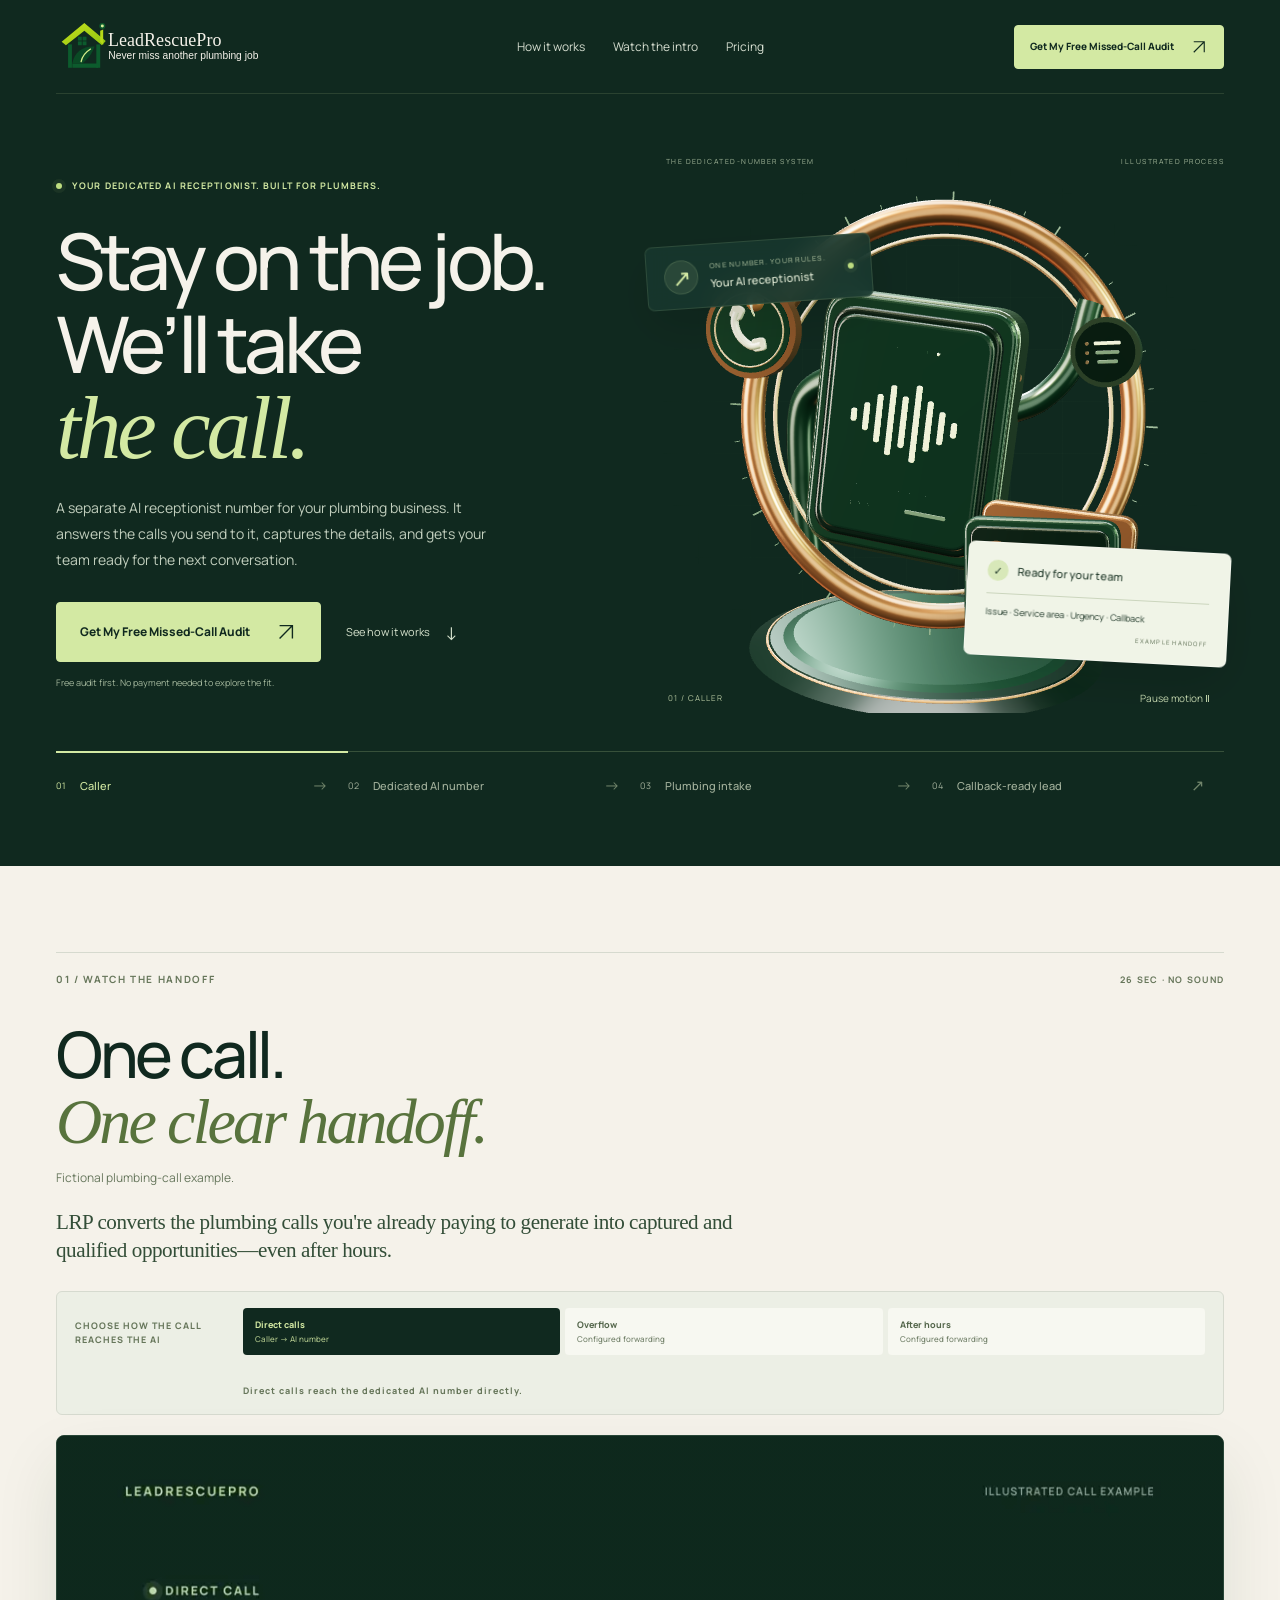
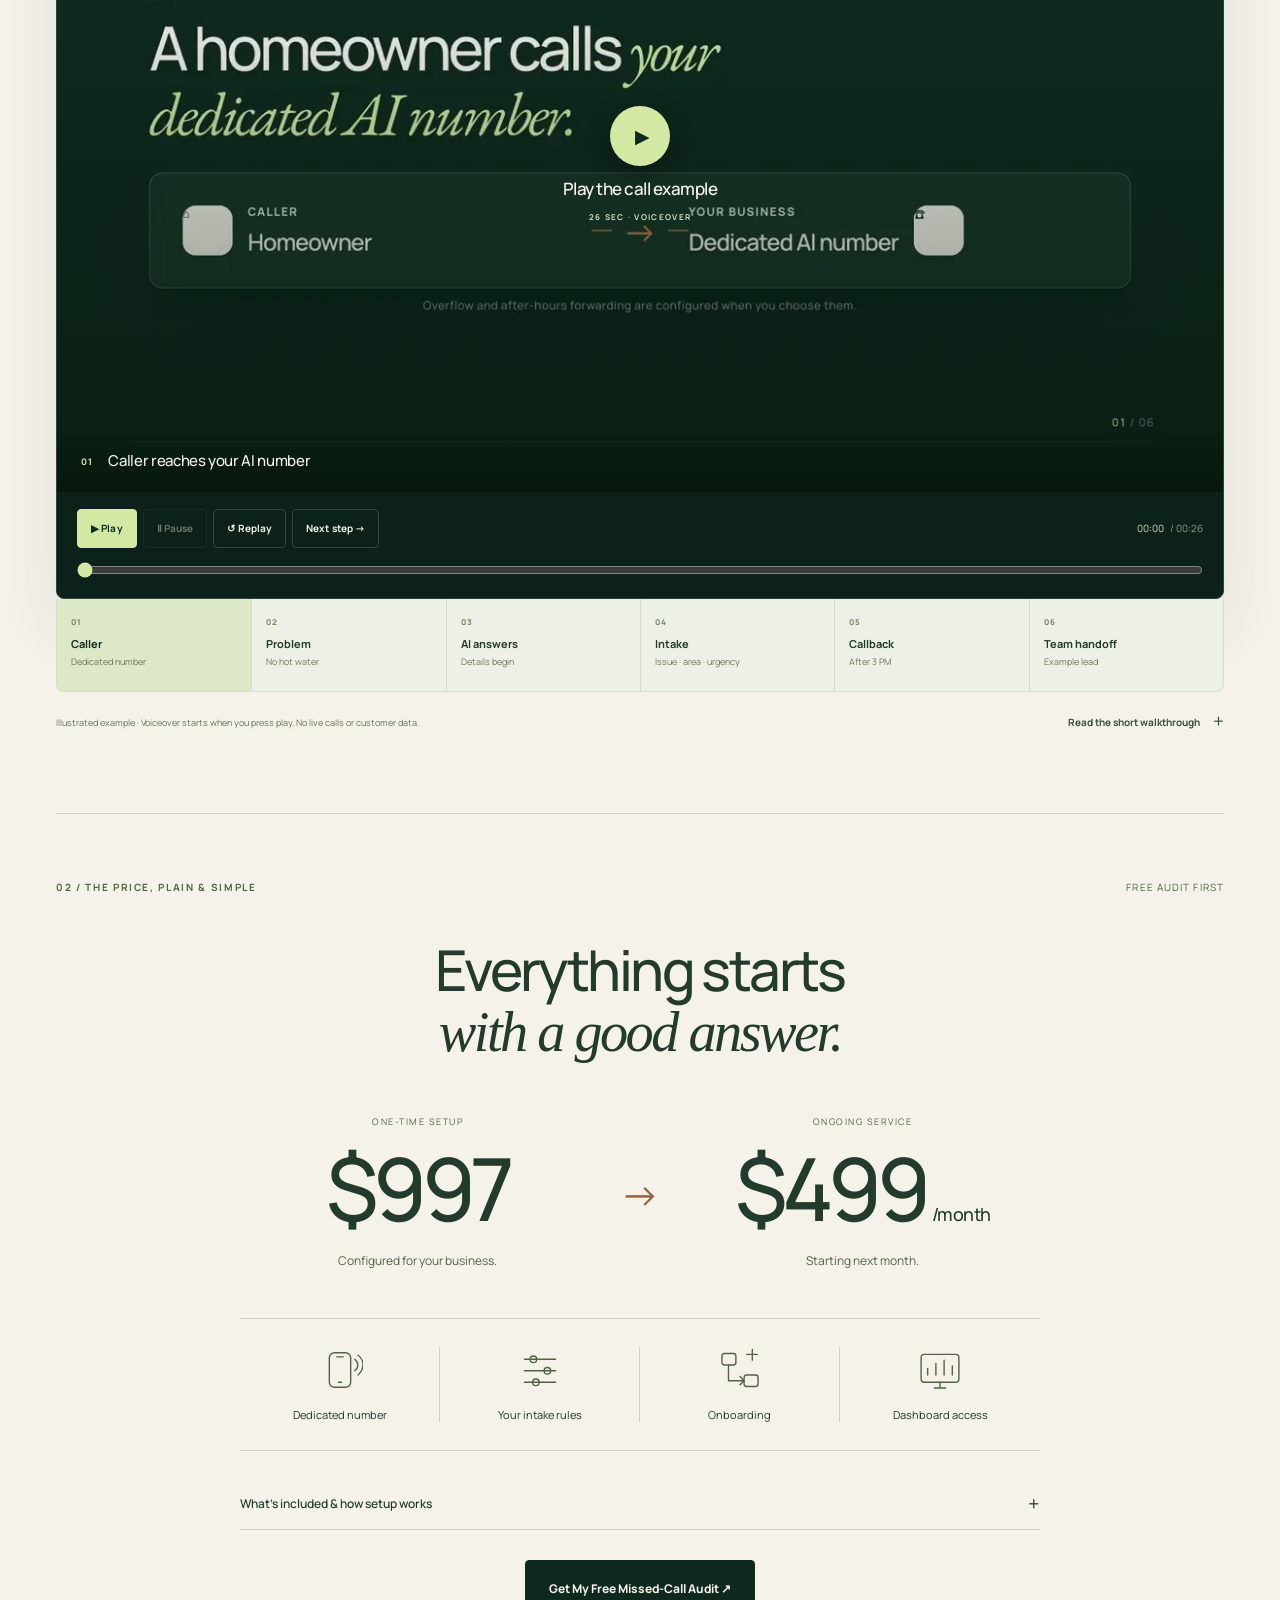
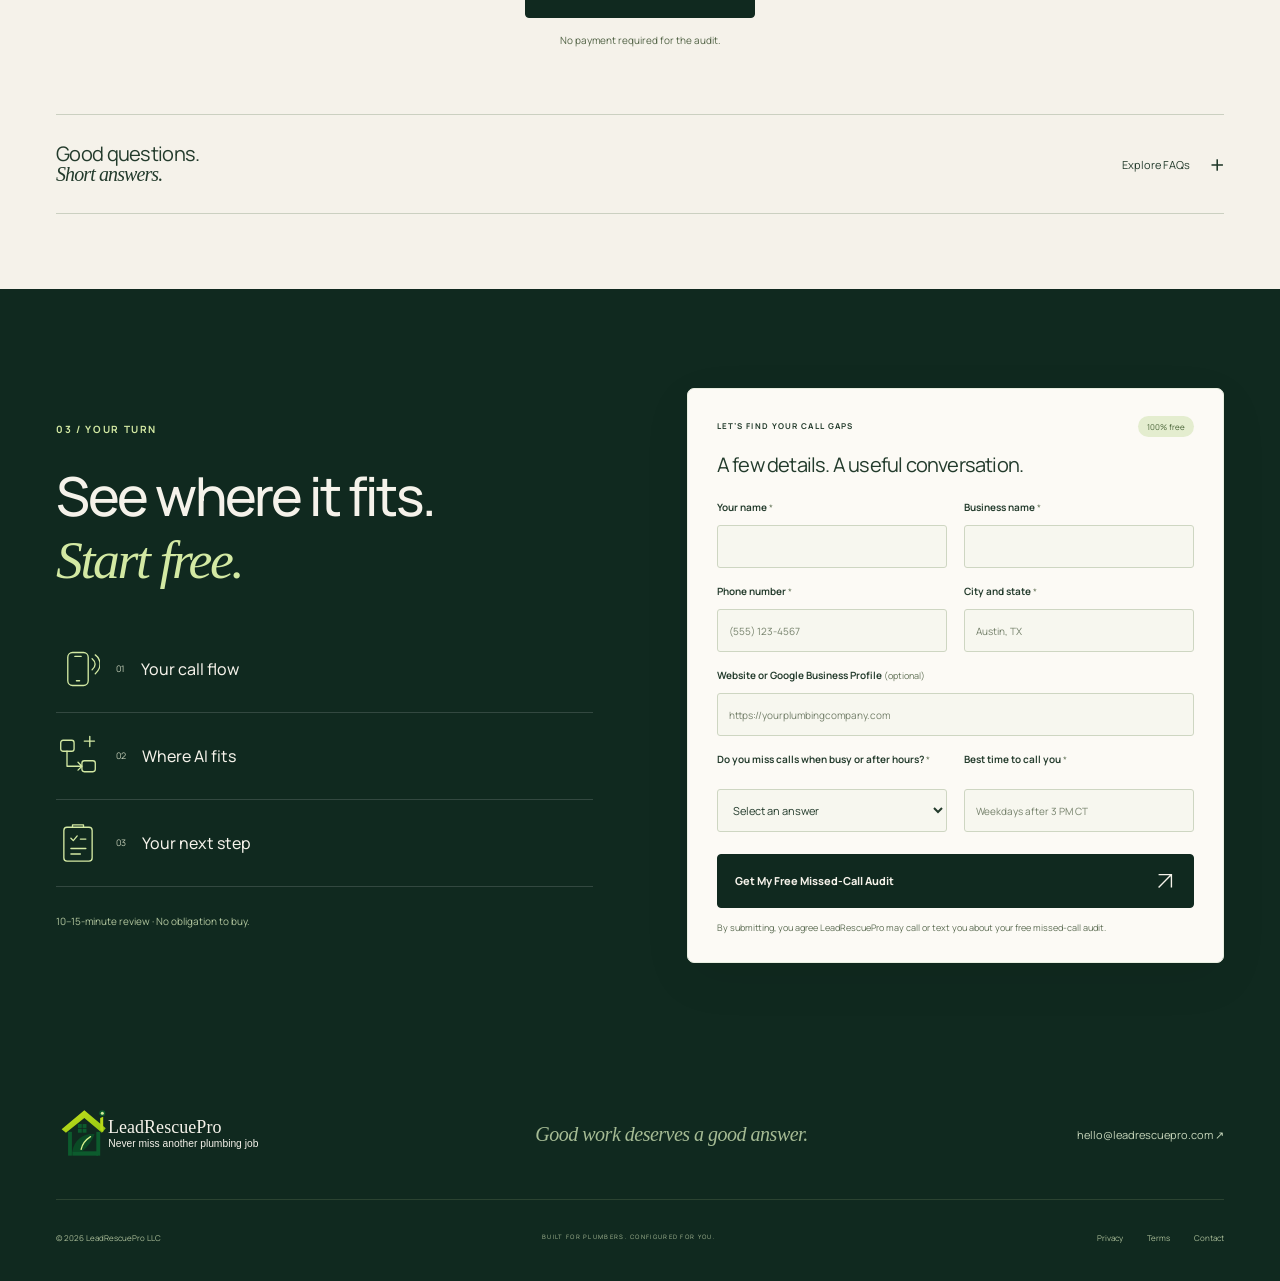
==== index.html @ 7956f356 "Add narrated Fish Audio call story" ====
<!doctype html>
<html lang="en"><head><meta charset="utf-8"><meta name="viewport" content="width=device-width,initial-scale=1"><meta name="robots" content="noindex,nofollow"><meta name="description" content="A dedicated AI receptionist number for your plumbing business. Capture details from direct, campaign, overflow, and after-hours calls. Start with a free audit."><meta name="theme-color" content="#10291f"><title>LeadRescuePro — A dedicated AI number for plumbers</title><link rel="icon" type="image/svg+xml" href="/assets/favicon.svg"><link rel="preload" as="font" href="/assets/manrope-variable.ttf" type="font/ttf" crossorigin><link rel="stylesheet" href="/assets/styles.css"><script src="/assets/main.js" defer></script><script type="module" src="/assets/funnel.js"></script><link rel="stylesheet" href="/assets/visual-story.css"><link rel="stylesheet" href="/assets/call-flow-player.css"><script src="/assets/call-flow-player.js" defer></script></head><body data-page-source="homepage_visual_v5" class="home-page"><a class="skip-link" href="#main">Skip to content</a><header class="site-header wrap"><a class="brand" href="/" aria-label="LeadRescuePro home"><img class="brand-logo" src="/assets/logo-dark.svg" alt="LeadRescuePro" width="210" height="58"></a><nav class="desktop-nav" aria-label="Main navigation"><a href="#how-it-works">How it works</a><a href="#walkthrough">Watch the intro</a><a href="#pricing">Pricing</a></nav><a class="button header-cta" href="/free-missed-call-audit/" data-track-event="cta_click">Get My Free Missed-Call Audit <svg viewBox="0 0 24 24" fill="none" aria-hidden="true"><path d="M5 19 19 5M5 5h14v14" stroke="currentColor" stroke-width="1.5"/></svg></a><button class="menu-toggle" aria-label="Open menu" aria-expanded="false" aria-controls="mobile-menu"><span></span><span></span></button><nav id="mobile-menu" aria-label="Mobile navigation" hidden><a href="#how-it-works">How it works</a><a href="#walkthrough">Watch the intro</a><a href="#pricing">Pricing</a><a href="/free-missed-call-audit/">Get My Free Missed-Call Audit ↗</a></nav></header><main id="main">
<section class="hero wrap" aria-labelledby="hero-title"><div class="hero-main"><div class="hero-copy"><p class="eyebrow light"><span class="live-dot"></span> YOUR DEDICATED AI RECEPTIONIST. BUILT FOR PLUMBERS.</p><h1 id="hero-title">Stay on the job.<br>We’ll take<br><em>the call.</em></h1><p class="hero-description">A separate AI receptionist number for your plumbing business. It answers the calls you send to it, captures the details, and gets your team ready for the next conversation.</p><div class="hero-actions"><a class="button " href="/free-missed-call-audit/" data-track-event="cta_click">Get My Free Missed-Call Audit <svg viewBox="0 0 24 24" fill="none" aria-hidden="true"><path d="M5 19 19 5M5 5h14v14" stroke="currentColor" stroke-width="1.5"/></svg></a><a class="quiet-link" href="#how-it-works">See how it works <span>↓</span></a></div><p class="hero-note">Free audit first. No payment needed to explore the fit.</p></div>
<div class="hero-art"><div class="orbit-grid" aria-hidden="true"></div><div class="art-caption"><span>THE DEDICATED-NUMBER SYSTEM</span><span>ILLUSTRATED PROCESS</span></div><div id="scene-host" class="scene-host" role="img" aria-label="Illustrated 3D call flow from a caller to a dedicated AI receptionist number, intake, and a callback-ready lead"><img id="scene-poster" src="/assets/scene-poster.webp" alt="" width="960" height="900" fetchpriority="high"><div class="scene-text-fallback"><span class="fallback-ring">↗</span><strong>Your dedicated<br>AI number</strong></div></div><div class="scene-label scene-label-input"><span class="label-icon">↗</span><div><small>ONE NUMBER. YOUR RULES.</small><strong>Your AI receptionist</strong></div><span class="live-dot"></span></div><div class="scene-label scene-label-output"><div class="scene-output-title"><span class="check">✓</span><strong>Ready for your team</strong></div><p>Issue · Service area · Urgency · Callback</p><small>EXAMPLE HANDOFF</small></div><div class="scene-controls"><p id="scene-stage-label">01 / CALLER</p><button id="explore-3d" hidden>Explore in 3D ↗</button><button id="motion-toggle" aria-pressed="false" hidden>Pause motion Ⅱ</button><span id="scene-status" role="status"></span></div></div></div>
<div class="hero-journey" aria-label="The four steps of the call flow"><button class="journey-step is-active" data-stage="0" aria-pressed="true"><span>01</span><strong>Caller</strong><i>→</i></button><button class="journey-step" data-stage="1" aria-pressed="false"><span>02</span><strong>Dedicated AI number</strong><i>→</i></button><button class="journey-step" data-stage="2" aria-pressed="false"><span>03</span><strong>Plumbing intake</strong><i>→</i></button><button class="journey-step" data-stage="3" aria-pressed="false"><span>04</span><strong>Callback-ready lead</strong><i>↗</i></button></div></section>
<div class="light-surface">
<section class="v6-explainer wrap" id="how-it-works" aria-labelledby="call-story-title">
  <span class="v6-anchor" id="walkthrough" aria-hidden="true"></span>
  <div class="v6-story-heading"><span class="eyebrow">01 / WATCH THE HANDOFF</span><span>26 SEC · NO SOUND</span></div>
  <h2 id="call-story-title">One call.<br><em>One clear handoff.</em></h2>
  <p class="v6-story-intro">Fictional plumbing-call example.</p>
  <p class="v6-value-line">LRP converts the plumbing calls you're already paying to generate into captured and qualified opportunities—even after hours.</p>
  <div class="call-route-picker">
    <p>CHOOSE HOW THE CALL REACHES THE AI</p>
    <div class="call-route-tabs" role="tablist" aria-label="Call routes">
      <button type="button" role="tab" aria-selected="true" data-call-route="direct">Direct calls<small>Caller → AI number</small></button>
      <button type="button" role="tab" aria-selected="false" tabindex="-1" data-call-route="overflow">Overflow<small>Configured forwarding</small></button>
      <button type="button" role="tab" aria-selected="false" tabindex="-1" data-call-route="afterhours">After hours<small>Configured forwarding</small></button>
    </div>
    <p class="call-route-description" id="call-route-description" aria-live="polite">Direct calls reach the dedicated AI number directly.</p>
  </div>
  <div class="call-flow-player" data-call-flow-player data-started="false" data-playing="false">
    <div class="call-flow-video-wrap">
      <video class="call-flow-video call-flow-video-desktop" data-call-flow-video data-variant="desktop" preload="none" playsinline poster="/assets/call-flow-explainer-poster.webp" aria-describedby="call-flow-status"><source src="/assets/call-flow-explainer.mp4" type="video/mp4"><track kind="captions" srclang="en" label="English" src="/assets/call-flow-explainer.vtt">Your browser cannot play this narrated call example.</video>
      <video class="call-flow-video call-flow-video-mobile" data-call-flow-video data-variant="mobile" preload="none" playsinline poster="/assets/call-flow-explainer-mobile-poster.webp" aria-describedby="call-flow-status"><source src="/assets/call-flow-explainer-mobile.mp4" type="video/mp4"><track kind="captions" srclang="en" label="English" src="/assets/call-flow-explainer.vtt">Your browser cannot play this narrated call example.</video>
      <button class="call-flow-start" type="button" data-call-flow-start aria-label="Play the 26-second narrated call example"><span aria-hidden="true">▶</span><strong>Play the call example</strong><small>26 SEC · VOICEOVER</small></button>
      <div class="call-flow-stage" aria-hidden="true"><span data-call-flow-stage>01</span><strong data-call-flow-title>Caller reaches your AI number</strong></div>
    </div>
    <div class="call-flow-controls"><div class="call-flow-buttons" aria-label="Illustrated call controls"><button type="button" data-call-flow-play>▶ Play</button><button type="button" data-call-flow-pause disabled>Ⅱ Pause</button><button type="button" data-call-flow-replay>↺ Replay</button><button type="button" data-call-flow-next>Next step →</button></div><p><span data-call-flow-time>00:00</span><span>/ 00:26</span></p></div>
    <div class="call-flow-progress"><input type="range" min="0" max="26" step="0.1" value="0" aria-label="Seek through the illustrated call" data-call-flow-scrubber></div>
  </div>
  <ol class="call-flow-beats" aria-label="Illustrated example steps">
    <li data-call-flow-beat="0"><span>01</span><strong>Caller</strong><small>Dedicated number</small></li>
    <li data-call-flow-beat="1"><span>02</span><strong>Problem</strong><small>No hot water</small></li>
    <li data-call-flow-beat="2"><span>03</span><strong>AI answers</strong><small>Details begin</small></li>
    <li data-call-flow-beat="3"><span>04</span><strong>Intake</strong><small>Issue · area · urgency</small></li>
    <li data-call-flow-beat="4"><span>05</span><strong>Callback</strong><small>After 3 PM</small></li>
    <li data-call-flow-beat="5"><span>06</span><strong>Team handoff</strong><small>Example lead</small></li>
  </ol>
  <div class="call-flow-foot"><p id="call-flow-status" role="status" aria-live="polite">Illustrated example · Voiceover starts when you press play.</p><details class="call-flow-transcript"><summary>Read the short walkthrough</summary><p>A homeowner calls the dedicated AI number about no hot water. The AI collects the issue, service area, urgency, and callback preference, then prepares an example lead for your team. Direct calls reach the number directly; overflow and after-hours examples require configured forwarding.</p></details></div>
  <noscript><p class="v6-no-script">Caller → dedicated AI number → No hot water → issue, area, urgency, and callback preference → example lead for your team.</p></noscript>
</section>
<section class="v5-price-section wrap" id="pricing" aria-labelledby="v5-price-title"><div class="v5-section-label"><span class="eyebrow">02 / THE PRICE, PLAIN &amp; SIMPLE</span><span>FREE AUDIT FIRST</span></div><h2 id="v5-price-title">Everything starts<br><em>with a good answer.</em></h2><div class="v5-prices"><div><span>ONE-TIME SETUP</span><strong>$997</strong><p>Configured for your business.</p></div><span class="v5-price-arrow" aria-hidden="true">→</span><div><span>ONGOING SERVICE</span><strong>$499<small>/month</small></strong><p>Starting next month.</p></div></div><div class="v5-inclusions"><div><svg viewBox="0 0 56 56" fill="none" stroke="currentColor" stroke-width="1.7" stroke-linecap="round" stroke-linejoin="round" aria-hidden="true"><rect x="15" y="7" width="26" height="42" rx="6"/><path d="M24 12h8M26 43h4M46 15c5 4 5 10 0 14M50 10c8 6 8 17 0 24"/></svg><span>Dedicated number</span></div><div><svg viewBox="0 0 56 56" fill="none" stroke="currentColor" stroke-width="1.7" stroke-linecap="round" stroke-linejoin="round" aria-hidden="true"><path d="M9 15h38M9 29h38M9 43h38"/><circle cx="20" cy="15" r="4"/><circle cx="37" cy="29" r="4"/><circle cx="23" cy="43" r="4"/></svg><span>Your intake rules</span></div><div><svg viewBox="0 0 56 56" fill="none" stroke="currentColor" stroke-width="1.7" stroke-linecap="round" stroke-linejoin="round" aria-hidden="true"><rect x="6" y="8" width="17" height="14" rx="3"/><rect x="33" y="34" width="17" height="14" rx="3"/><path d="M14 22v19h19M28 36l5 5-5 5M36 9h13M43 3v13"/></svg><span>Onboarding</span></div><div><svg viewBox="0 0 56 56" fill="none" stroke="currentColor" stroke-width="1.7" stroke-linecap="round" stroke-linejoin="round" aria-hidden="true"><rect x="5" y="9" width="46" height="34" rx="4"/><path d="M21 50h14M28 43v7M13 34v-8M23 34V20M33 34V16M43 34V23"/></svg><span>Dashboard access</span></div></div><details class="v5-disclosure"><summary>What’s included &amp; how setup works <span aria-hidden="true">+</span></summary><p>$997 one-time setup, then $499/month starting next month. Includes dedicated-number configuration, plumbing intake, service-area and urgency rules, onboarding, and dashboard access. Selected overflow and after-hours forwarding is configured to suit your phone setup.</p><p>Your team handles callbacks, scheduling, dispatch, and service delivery. The AI does not guarantee booked jobs and is not an emergency dispatch replacement.</p></details><a class="button button-dark" href="/free-missed-call-audit/" data-track-event="cta_click">Get My Free Missed-Call Audit ↗</a><p class="v5-price-note">No payment required for the audit.</p></section>
<section class="v5-faq wrap"><details class="v5-faq-outer"><summary><span>Good questions.<br><em>Short answers.</em></span><span class="v5-faq-open">Explore FAQs <b aria-hidden="true">+</b></span></summary><div class="faq-list"><details><summary>Is this a separate phone number?<span aria-hidden="true">+</span></summary><p>Yes. Your plumbing business receives a dedicated AI receptionist number. The AI answers calls sent to that number and gathers the details your team needs for follow-up.</p></details><details><summary>Can I keep my current business number?<span aria-hidden="true">+</span></summary><p>Yes. Keep your current number and choose whether to forward selected calls to the dedicated AI number. We review the forwarding options and configuration with you during setup.</p></details><details><summary>Does my office team still take calls?<span aria-hidden="true">+</span></summary><p>That is up to your routing setup. Your office can continue answering the current business line, with selected overflow or after-hours calls forwarded to the AI number. You can also use the dedicated number directly.</p></details><details><summary>How are urgent plumbing calls handled?<span aria-hidden="true">+</span></summary><p>The receptionist captures the issue, location, contact information, and urgency using your intake rules. Your team remains responsible for callbacks, dispatch, and the service response. It is not an emergency dispatch replacement.</p></details><details><summary>Can I choose the jobs and areas we cover?<span aria-hidden="true">+</span></summary><p>Yes. We configure your service areas, accepted plumbing jobs, intake questions, and handoff preferences. Callers are qualified against the rules you provide.</p></details><details><summary>What does the free audit include?<span aria-hidden="true">+</span></summary><p>We review how your business currently receives calls, where missed or after-hours calls may be slipping through, and where a dedicated AI receptionist number could fit. We explain setup if the service looks suitable.</p></details></div></details></section>
<section class="audit-section" id="audit"><div class="section wrap audit-layout"><div class="audit-copy"><p class="eyebrow light">03 / YOUR TURN</p><h2>See where it fits.<br><em>Start free.</em></h2><div class="v5-audit-steps"><div><svg viewBox="0 0 56 56" fill="none" stroke="currentColor" stroke-width="1.7" stroke-linecap="round" stroke-linejoin="round" aria-hidden="true"><rect x="15" y="7" width="26" height="42" rx="6"/><path d="M24 12h8M26 43h4M46 15c5 4 5 10 0 14M50 10c8 6 8 17 0 24"/></svg><span>01</span><strong>Your call flow</strong></div><div><svg viewBox="0 0 56 56" fill="none" stroke="currentColor" stroke-width="1.7" stroke-linecap="round" stroke-linejoin="round" aria-hidden="true"><rect x="6" y="8" width="17" height="14" rx="3"/><rect x="33" y="34" width="17" height="14" rx="3"/><path d="M14 22v19h19M28 36l5 5-5 5M36 9h13M43 3v13"/></svg><span>02</span><strong>Where AI fits</strong></div><div><svg viewBox="0 0 56 56" fill="none" stroke="currentColor" stroke-width="1.7" stroke-linecap="round" stroke-linejoin="round" aria-hidden="true"><rect x="10" y="8" width="36" height="43" rx="4"/><path d="M21 8V5h14v3M19 22l3 3 5-6M31 23h7M19 35h19M19 42h12"/></svg><span>03</span><strong>Your next step</strong></div></div><p class="audit-small">10–15-minute review · No obligation to buy.</p></div><form id="audit-form" class="audit-form" action="/api/marketing/leads/intake" method="post" data-lead-form data-form-name="free_missed_call_audit" data-source="homepage_visual_v5" data-status-id="form-status" data-next="/free-missed-call-audit/thank-you/" novalidate><input type="hidden" name="form_name" value="free_missed_call_audit"><input type="hidden" name="source" value="homepage_visual_v5"><div class="honeypot" aria-hidden="true"><label for="_gotcha">Leave this blank</label><input name="_gotcha" id="_gotcha" tabindex="-1" autocomplete="off"></div><div class="form-heading"><span class="eyebrow">LET’S FIND YOUR CALL GAPS</span><span class="free-tag">100% free</span></div><p class="form-intro">A few details. A useful conversation.</p><p class="preview-note" data-preview-note hidden></p><div class="form-grid"><div class="field"><label for="name">Your name <span aria-hidden="true">*</span></label><input id="name" name="name" type="text" autocomplete="name" required aria-describedby="name-error"><span class="field-error" id="name-error"></span></div><div class="field"><label for="business_name">Business name <span aria-hidden="true">*</span></label><input id="business_name" name="business_name" type="text" autocomplete="organization" required aria-describedby="business_name-error"><span class="field-error" id="business_name-error"></span></div><div class="field"><label for="phone">Phone number <span aria-hidden="true">*</span></label><input id="phone" name="phone" type="tel" autocomplete="tel" required aria-describedby="phone-error" placeholder="(555) 123-4567"><span class="field-error" id="phone-error"></span></div><div class="field"><label for="city_state">City and state <span aria-hidden="true">*</span></label><input id="city_state" name="city_state" type="text" autocomplete="address-level2" required aria-describedby="city_state-error" placeholder="Austin, TX"><span class="field-error" id="city_state-error"></span></div><div class="field span-two"><label for="website_or_gbp">Website or Google Business Profile <span>(optional)</span></label><input id="website_or_gbp" name="website_or_gbp" type="url" inputmode="url" placeholder="https://yourplumbingcompany.com" aria-describedby="website_or_gbp-error"><span class="field-error" id="website_or_gbp-error"></span></div><div class="field"><label for="missed_calls">Do you miss calls when busy or after hours? <span aria-hidden="true">*</span></label><select id="missed_calls" name="missed_calls" required aria-describedby="missed_calls-error"><option value="">Select an answer</option><option value="yes">Yes</option><option value="no">No</option><option value="not_sure">Not sure</option></select><span class="field-error" id="missed_calls-error"></span></div><div class="field"><label for="best_time">Best time to call you <span aria-hidden="true">*</span></label><input id="best_time" name="best_time" required placeholder="Weekdays after 3 PM CT" aria-describedby="best_time-error"><span class="field-error" id="best_time-error"></span></div></div><button class="button button-dark full" type="submit">Get My Free Missed-Call Audit <svg viewBox="0 0 24 24" fill="none" aria-hidden="true"><path d="M5 19 19 5M5 5h14v14" stroke="currentColor" stroke-width="1.5"/></svg></button><p class="consent">By submitting, you agree LeadRescuePro may call or text you about your free missed-call audit.</p><p id="form-status" class="form-status" role="status" aria-live="polite"></p><noscript><p class="form-status">Please enable JavaScript to submit this form, or call (307) 400-7443 to request your audit.</p></noscript></form></div></section></div></main><footer class="site-footer wrap"><div class="footer-main"><a class="brand" href="/" aria-label="LeadRescuePro home"><img class="brand-logo" src="/assets/logo-dark.svg" alt="LeadRescuePro" width="210" height="58"></a><p>Good work deserves a good answer.</p><a href="mailto:hello@leadrescuepro.com">hello@leadrescuepro.com ↗</a></div><div class="footer-base"><span>© <span data-year>2026</span> LeadRescuePro LLC</span><span>BUILT FOR PLUMBERS. CONFIGURED FOR YOU.</span><nav aria-label="Legal"><a href="https://www.leadrescuepro.com/privacy/">Privacy</a><a href="https://www.leadrescuepro.com/terms/">Terms</a><a href="https://www.leadrescuepro.com/contact/">Contact</a></nav></div></footer></body></html>
---- assets/styles.css ----
@font-face{font-family:Manrope;src:url('./manrope-variable.ttf') format('truetype');font-weight:200 800;font-display:swap}
:root{--forest:#10291f;--deep:#0c2119;--ivory:#f5f2ea;--paper:#fcfaf5;--lime:#d3e9a3;--copper:#c97845;--ink:#233b2c;--muted:#63715f;--line:#d6dacf;--max:1320px}*{box-sizing:border-box}html{scroll-behavior:smooth;scroll-padding-top:30px}body{margin:0;background:var(--forest);color:var(--ivory);font-family:Manrope,Arial,sans-serif;-webkit-font-smoothing:antialiased}a{color:inherit;text-decoration:none}button,input,select{font:inherit}button{color:inherit;cursor:pointer}button,a{-webkit-tap-highlight-color:transparent}button:disabled{cursor:wait;opacity:.65}h1,h2,h3,p{margin:0}h1,h2,h3{font-weight:500}h2{font-size:clamp(35px,3.75vw,57px);letter-spacing:-2.4px;line-height:1.14}p{line-height:1.75}em{font-family:Georgia,'Times New Roman',serif;font-weight:400;letter-spacing:-.045em}button:focus-visible,a:focus-visible,summary:focus-visible,input:focus-visible,select:focus-visible,[tabindex]:focus-visible{outline:3px solid var(--copper);outline-offset:5px}::selection{background:var(--lime);color:var(--forest)}[hidden]{display:none!important}.wrap{max-width:var(--max);width:calc(100% - 112px);margin:auto}.eyebrow{font-size:10px;font-weight:700;letter-spacing:1.65px;line-height:1.6;display:flex;align-items:center;gap:10px}.eyebrow.light{color:var(--lime)}.live-dot{width:6px;height:6px;background:#bddc80;border-radius:50%;display:inline-block;flex-shrink:0;box-shadow:0 0 0 4px #bddc8010}.muted{color:#89947e}.site-header{height:94px;border-bottom:1px solid #d3e9a321;display:flex;justify-content:space-between;align-items:center;gap:30px;position:relative;z-index:10}.brand{display:inline-flex;align-items:center;gap:9px;font-size:25px;font-weight:700;letter-spacing:-1.3px;white-space:nowrap}.brand b{font-weight:400}.brand-symbol{display:inline-grid;place-items:center;background:var(--lime);width:33px;height:33px;border-radius:9px;color:var(--forest)}.brand-symbol svg{width:27px;height:27px}.desktop-nav{display:flex;gap:28px;font-size:12px;color:#d6ded0}.desktop-nav a{padding:12px 0}.desktop-nav a:hover{color:var(--lime)}.button{display:inline-flex;align-items:center;justify-content:space-between;gap:25px;min-height:58px;padding:18px 23px;background:var(--lime);color:var(--forest);border:1px solid var(--lime);border-radius:4px;font-size:12px;line-height:1.5;font-weight:750;transition:background .2s,transform .2s}.button>svg{width:22px;height:22px;flex-shrink:0}.button:hover{transform:translateY(-2px);background:#e4f3c5}.button.header-cta{padding:12px 15px;min-height:44px;font-size:10px;gap:16px}.header-cta svg{width:18px;height:18px}.button-dark{background:var(--forest);border-color:var(--forest);color:var(--ivory)}.button-dark:hover{background:#2b4935}.button.full{display:flex;width:100%}.menu-toggle{display:none}#mobile-menu{display:none}.hero{padding-top:47px}.hero-main{display:grid;grid-template-columns:1.02fr 1fr;gap:0;align-items:center;min-height:610px;padding-bottom:35px}.hero-copy{position:relative;z-index:2;padding-top:13px}.hero .eyebrow{font-size:8px;letter-spacing:1.2px}.hero h1{font-size:clamp(62px,6.1vw,93px);line-height:1.07;letter-spacing:-4.8px;margin:25px 0 25px;white-space:nowrap}.hero h1 em{color:var(--lime);font-size:1.14em;line-height:.95}.hero-description{max-width:433px;color:#c1cebd;font-size:13px;line-height:1.85}.hero-actions{display:flex;align-items:center;gap:25px;margin-top:29px;flex-wrap:wrap}.quiet-link{font-size:11px;color:#d8e4cf;display:inline-flex;gap:15px;align-items:center}.quiet-link span{font-size:18px}.quiet-link:hover{color:var(--lime)}.hero-note{font-size:9px;color:#a4b89d;margin-top:13px}.hero-art{height:575px;position:relative;isolation:isolate}.orbit-grid{position:absolute;inset:0;background-image:linear-gradient(#d3e9a307 1px,transparent 1px),linear-gradient(90deg,#d3e9a307 1px,transparent 1px);background-size:52px 52px;mask-image:radial-gradient(ellipse,#000,transparent 72%)}.art-caption{position:absolute;top:16px;left:20px;right:0;display:flex;justify-content:space-between;gap:15px;font-size:7px;letter-spacing:1.45px;color:#a2b699;z-index:2}.scene-host{position:absolute;inset:8px -30px 3px}.scene-host>canvas{width:100%;height:100%;display:block;position:relative;z-index:1;pointer-events:none}.scene-host>img{width:100%;height:100%;object-fit:contain;position:absolute;inset:0;z-index:1}.scene-text-fallback{position:absolute;inset:60px;display:flex;flex-direction:column;justify-content:center;align-items:center;text-align:center}.scene-text-fallback strong{font-size:28px;line-height:1.3;font-weight:400}.fallback-ring{font-size:90px;border:1px solid #b7d48e;border-radius:50%;width:160px;height:160px;margin-bottom:20px;color:var(--lime);box-shadow:0 0 0 25px #b7d48e08}.has-poster .scene-text-fallback,.scene-ready .scene-text-fallback,.scene-ready #scene-poster{display:none}.scene-label{position:absolute;z-index:3;border:1px solid #d3e9a31f;background:#16372dde;backdrop-filter:blur(12px);box-shadow:0 18px 50px #0002;border-radius:7px;color:#eaf2dc}.scene-label-input{top:99px;left:0;display:flex;align-items:center;gap:12px;padding:14px 17px;transform:rotate(-4deg)}.label-icon{display:grid;place-items:center;background:#d3e9a31a;border:1px solid #d3e9a322;color:var(--lime);width:34px;height:34px;border-radius:50%;font-size:23px}.scene-label small{font-size:7px;letter-spacing:1.25px;display:block;color:#b6c9a5}.scene-label strong{font-size:11px;font-weight:500;display:block;margin-top:5px}.scene-label-input .live-dot{margin-left:9px}.scene-label-output{right:-5px;bottom:55px;padding:17px 19px;transform:rotate(3deg);background:#f0f4e7;color:var(--ink);width:263px;border:1px solid #fff4}.scene-output-title{display:flex;align-items:center;gap:9px}.scene-output-title strong{margin-top:0}.check{display:grid;place-items:center;border-radius:50%;width:21px;height:21px;background:#d8e8b9;font-size:11px}.scene-label-output p{font-size:9px;margin-top:12px;border-top:1px solid #cbd5bd;padding-top:10px;white-space:nowrap}.scene-label-output>small{font-size:6px;color:#67765c;text-align:right;margin-top:10px}.scene-controls{position:absolute;z-index:5;bottom:0;left:22px;right:0;display:flex;align-items:center;gap:12px;min-height:32px}.scene-controls>p{font-size:8px;letter-spacing:1px;color:#b4c69f;margin-right:auto}.scene-controls button{border:0;background:none;color:#c0d3ab;font-size:10px;padding:9px 2px;min-height:36px}.scene-controls button:hover{color:#fff}.scene-controls>span{font-size:9px;color:#b4c69f}.hero-journey{display:grid;grid-template-columns:repeat(4,1fr);border-top:1px solid #d3e9a333;margin-bottom:54px}.journey-step{position:relative;display:flex;align-items:center;gap:13px;padding:22px 20px 16px 0;background:none;border:0;text-align:left;color:#a3b19c}.journey-step>span{font-size:9px;letter-spacing:1px}.journey-step strong{font-size:11px;font-weight:500}.journey-step i{font-style:normal;margin-left:auto;color:#71856b}.journey-step:before{content:'';position:absolute;top:-1px;left:0;width:100%;height:2px;background:transparent;transition:background .3s}.journey-step.is-active{color:var(--lime)}.journey-step.is-active:before{background:var(--lime)}.light-surface{color:var(--ink);background:var(--ivory)}.section{padding-top:99px;padding-bottom:99px}.section-top{display:flex;justify-content:space-between;align-items:center;margin-bottom:30px}.section-side-note{font-size:8px;letter-spacing:1.6px;color:#718164}.section-heading{display:flex;justify-content:space-between;gap:50px;margin-bottom:44px}.section-heading>p{max-width:357px;font-size:12px;color:var(--muted);padding-top:7px}.scenario-tabs{display:grid;grid-template-columns:repeat(3,1fr);border:1px solid var(--line);border-radius:6px 6px 0 0;overflow:hidden;background:#ebece3}.scenario-tabs button{background:transparent;border:0;padding:22px 26px;display:flex;align-items:center;gap:16px;font-size:10px;color:#6c7b61}.scenario-tabs button+button{border-left:1px solid var(--line)}.scenario-tabs button span{flex:1;text-align:left;font-size:12px;color:var(--ink);font-weight:600}.scenario-tabs button[aria-selected=true]{background:#dce7c6;color:var(--forest)}.scenario-panel{display:grid;grid-template-columns:1fr 1fr;align-items:center;gap:65px;padding:43px 48px;background:#f0f0e7;border:1px solid var(--line);border-top:0;border-radius:0 0 6px 6px;min-height:325px}.scenario-panel h3{font-size:32px;line-height:1.2;letter-spacing:-1.2px;margin:15px 0}.scenario-panel>div>p:not(.eyebrow){font-size:12px;color:var(--muted);max-width:420px}.scenario-note{display:block;font-size:10px;color:#657359;margin-top:18px}.routing-node{display:flex;align-items:center;gap:14px;border:1px solid #d4dcc8;border-radius:5px;background:#fafbf4;padding:19px}.node-icon{display:grid;place-items:center;width:34px;height:34px;border-radius:6px;background:#e9eedf;color:#465e37;font-size:23px;flex-shrink:0}.routing-node small{display:block;font-size:7px;font-weight:700;letter-spacing:1px;color:#66765b;margin-bottom:6px}.routing-node strong{display:block;font-size:11px;font-weight:600}.routing-node>.live-dot{margin-left:auto}.routing-connector{height:43px;margin-left:36px;display:flex;gap:22px;align-items:center}.routing-connector>span{height:100%;border-left:1px dashed #9fb584}.routing-connector small{font-size:9px;color:#627257}.routing-destination{background:#e0e9cb;border-color:#c3d0ad}.routing-destination .node-icon{background:var(--forest);color:var(--lime)}.diagram-footnote{font-size:8px;color:#6c7e5d;margin-top:13px;text-align:right}.walkthrough{display:grid;grid-template-columns:1fr 1fr;gap:8%;align-items:center;padding-bottom:15px}.walkthrough h2{font-size:clamp(34px,3.4vw,51px);margin:23px 0}.walkthrough-copy>p:not(.eyebrow){font-size:12px;color:var(--muted);max-width:375px}.video-note{display:block;font-size:10px;color:#6c7b61;margin-top:24px}.video-shell{aspect-ratio:16/10;position:relative;border-radius:7px;overflow:hidden;background:var(--forest);color:var(--ivory)}.video-launch{display:flex;flex-direction:column;justify-content:space-between;position:relative;width:100%;height:100%;padding:25px;background:none;color:var(--ivory);border:1px solid #73925f;border-radius:7px;overflow:hidden;text-align:left}.video-grid{position:absolute;width:370px;height:370px;border:1px solid #d3e9a325;border-radius:50%;left:50%;top:50%;transform:translate(-50%,-50%);box-shadow:0 0 0 45px #d3e9a305,0 0 0 90px #d3e9a304}.video-brand{font-size:12px;font-weight:600;letter-spacing:-.6px;position:relative}.video-center{display:flex;align-items:center;justify-content:center;gap:20px;position:relative;margin:25px 0}.play-circle{display:grid;place-items:center;background:var(--lime);color:var(--forest);width:61px;height:61px;flex-shrink:0;border-radius:50%;font-size:14px;padding-left:4px;transition:transform .2s}.video-launch:hover .play-circle{transform:scale(1.09)}.video-center strong{font-size:26px;font-weight:400;line-height:1.2;letter-spacing:-1px}.video-bottom{display:flex;justify-content:space-between;gap:20px;position:relative;font-size:7px;letter-spacing:1.3px;color:#b7c8a6}.video-shell iframe{border:0;width:100%;height:100%;position:absolute;inset:0}.video-fallback{position:absolute;bottom:0;left:0;right:0;background:var(--deep);font-size:10px;padding:8px 16px;text-align:center}.video-fallback a{text-decoration:underline;text-underline-offset:3px}.craft{display:grid;grid-template-columns:1fr 1fr;gap:8%;align-items:center}.craft-photo{position:relative;height:570px;border-radius:6px;overflow:hidden;background:var(--deep)}.craft-photo>img{position:absolute;width:100%;height:100%;object-fit:cover;object-position:55% center}.craft-photo:after{content:'';position:absolute;inset:50% 0 0;background:linear-gradient(transparent,#061910d9)}.craft-caption{position:absolute;bottom:29px;left:29px;right:29px;color:var(--ivory);z-index:1;display:flex;justify-content:space-between;align-items:end;font-size:9px;letter-spacing:1.4px;line-height:1.8}.craft-caption>span:last-child{font-size:48px;line-height:1}.craft-copy h2{margin:22px 0;font-size:clamp(37px,3.6vw,54px)}.craft-copy>p:not(.eyebrow){font-size:12px;color:var(--muted);max-width:376px;margin-bottom:28px}.detail-line{display:flex;gap:24px;border-top:1px solid var(--line);padding:18px 0}.detail-line>span{font-size:9px;color:#758268;padding-top:4px}.detail-line h3{font-size:13px;font-weight:650;margin-bottom:6px}.detail-line p{font-size:11px;color:#607157;max-width:385px}.handoff-section{background:#e4e9da;border-top:1px solid #d9dfce;border-bottom:1px solid #d9dfce}.handoff{display:grid;grid-template-columns:1fr 1fr;align-items:center;gap:8%}.handoff h2{margin:23px 0}.handoff>div>p:not(.eyebrow){font-size:12px;color:var(--muted);max-width:375px}.responsibility{display:flex;gap:17px;align-items:center;margin-top:25px}.responsibility>span{width:38px;height:38px;display:grid;place-items:center;border:1px solid #b5c3a3;border-radius:50%;font-size:24px}.responsibility>p{font-size:11px;color:#6c795f}.responsibility strong{font-weight:550;color:var(--ink)}.lead-summary{position:relative;transform:rotate(-2deg);border:1px solid #fff;background:var(--paper);border-radius:7px;padding:27px 32px;box-shadow:0 18px 45px #2135210b}.lead-summary>header{display:flex;justify-content:space-between;align-items:center;gap:10px}.lead-summary .eyebrow{font-size:8px;letter-spacing:1.1px}.summary-tag{font-size:8px;background:#e7eedb;border-radius:20px;padding:7px 10px;color:#566c45}.quote-mark{font-family:Georgia,serif;position:absolute;top:57px;right:38px;color:#d5dfc4;font-size:80px;line-height:1}.lead-summary h3{position:relative;font-size:30px;letter-spacing:-1.2px;line-height:1.2;margin:31px 0 22px}.lead-summary dl{margin:0}.lead-summary dl>div{display:flex;justify-content:space-between;gap:15px;border-top:1px solid #dde2d2;padding:14px 0;font-size:10px}.lead-summary dt{color:#6a785f}.lead-summary dd{margin:0;text-align:right}.lead-summary dd>span{color:#638536;margin-left:6px}.lead-summary>footer{display:flex;align-items:center;gap:8px;border-top:1px solid #dde2d2;padding-top:18px;font-size:8px}.lead-summary>footer small{margin-left:auto;font-size:7px;color:#6a785f}.lead-summary .live-dot{width:5px;height:5px;background:#7f9e4f}.pricing{display:grid;grid-template-columns:1fr 1fr;gap:8%;align-items:center}.pricing-copy h2{margin:24px 0;font-size:clamp(35px,3.4vw,52px)}.pricing-copy>p:not(.eyebrow){max-width:375px;font-size:12px;color:var(--muted);margin-bottom:31px}.price-breakdown{display:flex;align-items:flex-start;gap:18px;margin:22px 0}.price-breakdown>span{font-size:9px;margin-top:4px;border:1px solid #cbd4bd;width:25px;height:25px;display:grid;place-items:center;border-radius:50%}.price-breakdown>p{font-size:11px;color:#68755d}.price-breakdown strong{font-size:12px;color:var(--ink);font-weight:650}.price-card{border:1px solid #c6d1b7;border-radius:7px;background:#eaf0de;padding:29px 32px}.price-card-top{display:flex;align-items:center;justify-content:space-between}.price-card-top>span:last-child{font-size:30px}.price-card .eyebrow{font-size:9px}.price{display:flex;gap:14px;align-items:baseline;line-height:1;margin-top:23px}.price strong{font-size:72px;font-weight:500;letter-spacing:-4.5px}.price>span{font-size:12px;color:#67775a}.price-timing{font-size:10px;color:#5d6e51;margin:16px 0 23px;border-bottom:1px solid #cbd6bc;padding-bottom:22px}.price-card ul{list-style:none;padding:0;margin:0 0 26px}.price-card li{font-size:11px;padding:8px 0;display:flex;gap:12px;align-items:flex-start}.price-card li:before{content:'✓';color:#4f712f}.price-card .button{font-size:11px}.price-footnote{font-size:9px;color:#5f7053;text-align:center;margin-top:12px}.faq-section{border-top:1px solid var(--line);display:grid;grid-template-columns:1fr 1fr;gap:8%;padding-top:74px}.faq-section h2{margin:23px 0;font-size:clamp(35px,3.3vw,50px)}.text-link{font-size:11px;font-weight:650;display:inline-block;padding:10px 0}.text-link:hover{text-decoration:underline;text-underline-offset:4px}.faq-list{padding-top:0}details{border-bottom:1px solid var(--line)}summary{list-style:none;display:flex;justify-content:space-between;gap:22px;padding:21px 0;cursor:pointer;font-size:12px;font-weight:550}summary::-webkit-details-marker{display:none}summary>span{font-size:20px;font-weight:400;line-height:1;transition:transform .2s}details[open] summary>span{transform:rotate(45deg)}details>p{font-size:11px;line-height:1.9;color:#5f7058;padding:0 24px 24px 0}.audit-section{background:var(--forest);color:var(--ivory)}.audit-layout{display:grid;grid-template-columns:1fr 1fr;gap:8%;align-items:center}.audit-copy h2{margin:28px 0;font-size:clamp(40px,4.2vw,63px)}.audit-copy h2 em{color:var(--lime)}.audit-copy>p:not(.eyebrow){font-size:12px;color:#b4c7a8;max-width:366px}.audit-promises{margin:28px 0}.audit-promises>div{display:flex;gap:18px;margin:21px 0;align-items:flex-start}.audit-promises>div>span{width:25px;height:25px;border:1px solid #a1b88455;display:grid;place-items:center;border-radius:50%;font-size:8px;color:var(--lime);flex-shrink:0}.audit-promises p{font-size:11px;color:#c7d6bb;padding-top:2px;max-width:340px}.audit-promises strong{color:#ecf2e4;font-weight:650;display:inline-block;margin-bottom:3px}.audit-small{font-size:10px!important;color:#b3c79f!important}.audit-form{background:var(--paper);border:1px solid #e8eee0;border-radius:7px;padding:27px 29px;color:var(--ink);position:relative;box-shadow:0 15px 50px #0001}.form-heading{display:flex;align-items:center;justify-content:space-between;gap:12px}.form-heading .eyebrow{font-size:8px;letter-spacing:1.1px}.free-tag{font-size:8px;color:#466134;background:#e4edcf;border-radius:12px;padding:5px 9px;white-space:nowrap}.form-intro{font-size:20px;letter-spacing:-.8px;margin:15px 0 22px;line-height:1.3}.form-grid{display:grid;grid-template-columns:1fr 1fr;gap:16px 17px}.field{display:flex;flex-direction:column;min-width:0}.field.span-two{grid-column:1/-1}.field label{font-size:10px;font-weight:650;line-height:1.5;min-height:18px;margin-bottom:7px}.field label>span{font-size:9px;color:#617155;font-weight:400}.field input,.field select{height:43px;width:100%;min-width:0;background:#f7f7ef;border:1px solid #ced6c2;border-radius:3px;padding:10px 11px;color:var(--ink);font-size:12px;line-height:1.3}.field input::placeholder{color:#75816b;opacity:1;font-size:10px}.field select{padding-right:4px;font-size:11px}.field:has(#missed_calls) label,.field:has(#best_time) label{min-height:30px}.field-error{font-size:10px;color:#9e3f2d;line-height:1.5;margin-top:3px}.field-error:empty{display:none}.field [aria-invalid=true]{border-color:#a44b35;background:#fff5f0}.audit-form>.button{margin-top:22px;font-size:11px;padding:15px 17px;min-height:52px}.consent{font-size:9px;line-height:1.7;color:#5e6e55;margin-top:12px}.form-status{font-size:11px;line-height:1.7;margin-top:10px;color:#4c6142}.form-status:empty{display:none}.form-status.error{color:#9e3f2d}.preview-note{font-size:10px;color:#6c5128;background:#f4e9d2;border:1px solid #e0ceaa;padding:9px 11px;margin:0 0 17px;border-radius:4px;line-height:1.6}.honeypot{position:absolute;left:-10000px;width:1px;height:1px;overflow:hidden}.site-footer{padding-top:43px;padding-bottom:28px}.footer-main{display:flex;align-items:center;justify-content:space-between;gap:24px;padding-bottom:36px}.footer-main>p{font-family:Georgia,serif;font-style:italic;font-size:20px;letter-spacing:-.5px;color:#a5bb94}.footer-main>a:last-child{font-size:11px;color:#c8d7bc}.footer-base{border-top:1px solid #d3e9a323;padding-top:22px;display:flex;justify-content:space-between;align-items:center;gap:22px;color:#aabd98;font-size:8px}.footer-base>span:nth-child(2){font-size:6px;letter-spacing:1.3px}.footer-base nav{display:flex;gap:24px}.skip-link{position:fixed;left:16px;top:-100px;padding:12px 16px;background:var(--ivory);color:var(--forest);z-index:100}.skip-link:focus{top:12px}.header-phone{font-size:11px;display:flex;align-items:center;gap:17px}.header-phone span{font-size:12px;color:var(--lime)}.audit-page-layout{display:grid;grid-template-columns:1fr 1fr;gap:8%;padding-top:60px;padding-bottom:70px;align-items:center}.back-link{display:inline-block;color:#b9cbaa;font-size:10px;margin-bottom:37px}.audit-page-copy h1{font-size:clamp(42px,4.5vw,68px);letter-spacing:-3px;line-height:1.15;margin:22px 0}.audit-page-copy h1 em{color:var(--lime)}.audit-page-lede{font-size:12px;max-width:405px;color:#c1cfb8}.audit-page-copy .audit-promises{margin:28px 0}.audit-phone{display:block;font-size:10px;color:#b5c8a7;margin-top:26px}.audit-phone strong{font-weight:550;color:#e7efdf;margin-left:8px}.audit-reassurance{display:flex;gap:40px;justify-content:space-between;align-items:center;padding:28px 0;border-top:1px solid #d3e9a32a;border-bottom:1px solid #d3e9a32a}.audit-reassurance>span{font-size:8px;letter-spacing:1.4px;color:var(--lime);max-width:220px}.audit-reassurance>p{font-size:11px;color:#bbcdad;max-width:570px}.thank-you-page{background:var(--ivory);color:var(--ink)}.thank-you-page .site-header{border-color:var(--line)}.thank-you-page .header-phone span{color:#54733c}.thank-you-page .brand-symbol{background:var(--forest);color:var(--lime)}.thanks-main{padding-top:65px;padding-bottom:50px}.thanks-card{max-width:900px;margin:auto;text-align:center;padding:0 25px}.thanks-icon{margin:0 auto 22px;width:58px;height:58px;border:1px solid #c5d3b3;border-radius:50%;background:#e3eccf;display:grid;place-items:center;font-size:27px;color:#476335}.thanks-card>.eyebrow{justify-content:center;font-size:9px}.thanks-card h1{font-size:clamp(35px,4.4vw,62px);letter-spacing:-2.5px;line-height:1.12;margin:21px 0}.thanks-lede{max-width:590px;margin:auto;font-size:13px;color:var(--muted)}.thanks-card>.preview-note{margin:25px auto 0;max-width:550px}.next-heading{font-size:9px;letter-spacing:1.5px;padding-top:40px;margin-top:34px;border-top:1px solid var(--line)}.next-steps{display:grid;grid-template-columns:repeat(3,1fr);gap:32px;text-align:left;margin-top:29px}.next-steps>div>span{font-size:9px;color:#73865f}.next-steps h2{font-size:16px;letter-spacing:-.6px;margin:11px 0}.next-steps p{font-size:11px;color:var(--muted)}.thanks-actions{display:flex;gap:29px;justify-content:center;align-items:center;margin-top:39px}.thank-you-page .site-footer{color:var(--ink)}.thank-you-page .footer-main>p,.thank-you-page .footer-main>a:last-child{color:#617552}.thank-you-page .footer-base{border-color:var(--line);color:#617552}
@media(min-width:1600px){.hero-main{min-height:670px}.hero-art{height:630px}.hero h1{font-size:99px}.hero-description{font-size:14px}.scene-label-input{top:115px}.scene-label-output{bottom:68px}}
@media(max-width:1150px){.wrap{width:calc(100% - 72px)}.site-header{gap:20px}.brand{font-size:23px}.desktop-nav{gap:20px;font-size:11px}.header-cta{max-width:245px}.hero h1{font-size:6.65vw;letter-spacing:-4px}.hero-description{font-size:12px;max-width:365px}.hero-actions{gap:20px}.hero-art{height:540px}.hero .eyebrow{font-size:7px;letter-spacing:1px}.hero-main{min-height:600px}.scene-label-input{padding:12px;top:90px;left:0}.scene-label-output{width:237px;right:0;padding:15px}.scene-label-output p{font-size:8px}.scene-label-input strong{font-size:10px}.scene-label-input small{font-size:6px}.art-caption{font-size:6px;left:10px}.section{padding-top:80px;padding-bottom:80px}.section-heading{gap:40px}.section-heading>p{max-width:305px}.scenario-panel{padding:35px;gap:38px}.scenario-panel h3{font-size:29px}.craft,.handoff,.pricing,.faq-section,.audit-layout,.audit-page-layout{gap:6%}.craft-photo{height:555px}.lead-summary{padding:23px}.lead-summary>footer{flex-wrap:wrap}.lead-summary>footer small{margin-left:13px}.audit-form{padding:24px}.form-grid{gap:14px 12px}.form-heading .eyebrow{font-size:7px}.form-intro{font-size:19px}.price-card{padding:26px}.price-card .button{font-size:10px}.footer-main>p{font-size:17px}.footer-main>a:last-child{font-size:10px}}
@media(max-width:900px){.desktop-nav{display:none}.hero h1{font-size:7.4vw;letter-spacing:-3.6px}.hero-main{grid-template-columns:1.05fr 1fr}.hero-art{height:500px}.hero-actions .button{font-size:11px;padding:16px;gap:15px}.hero-journey{margin-bottom:36px}.journey-step{gap:8px}.journey-step strong{font-size:9px}.journey-step>span{font-size:8px}.hero-description{max-width:325px}.hero h1{margin-top:23px}.scene-label-input{top:70px;left:5px}.scene-label-input .live-dot{display:none}.scene-label-output{width:218px;right:-10px;bottom:47px}.label-icon{width:27px;height:27px;font-size:19px}.scene-label-output strong{font-size:10px}.art-caption>span:last-child{display:none}.scenario-panel{padding:28px;gap:25px}.routing-node{padding:15px;gap:10px}.routing-node strong{font-size:10px}.routing-node small{font-size:6px}.scenario-note{font-size:9px}.section-heading>p{max-width:270px}.craft-photo{height:545px}.craft-copy h2{font-size:37px}.detail-line{gap:17px}.lead-summary h3{font-size:26px}.lead-summary dd{font-size:9px}.price-card{padding:23px}.pricing-copy h2{font-size:36px}.price strong{font-size:65px}.price-card li{font-size:10px}.audit-layout{align-items:start}.audit-copy h2{font-size:44px}.form-grid{grid-template-columns:1fr;gap:14px}.field.span-two{grid-column:auto}.field:has(#missed_calls) label,.field:has(#best_time) label{min-height:0}.form-heading{flex-wrap:wrap}.form-heading .eyebrow{font-size:8px}.audit-page-layout{align-items:start}.audit-page-copy h1{font-size:47px}.audit-page-copy .back-link{margin-bottom:32px}.audit-page-copy .eyebrow{font-size:9px}.footer-main>p{display:none}}
@media(max-width:700px){.wrap{width:calc(100% - 42px)}.site-header{height:78px;gap:12px}.brand{font-size:23px;gap:8px}.brand-symbol{width:29px;height:29px;border-radius:8px}.brand-symbol svg{width:24px;height:24px}.header-cta{display:none}.menu-toggle{display:flex;flex-direction:column;gap:5px;justify-content:center;align-items:center;background:transparent;border:1px solid #b4ca9244;border-radius:4px;width:42px;height:40px}.menu-toggle>span{width:17px;height:1px;background:var(--lime)}#mobile-menu:not([hidden]){display:flex;flex-direction:column;position:absolute;top:77px;left:0;right:0;background:#17372a;border:1px solid #aac08f44;border-radius:0 0 5px 5px;padding:13px 17px;box-shadow:0 18px 35px #0002}#mobile-menu a{font-size:13px;padding:14px 3px;color:#e1edcf}.hero{padding-top:33px}.hero-main{display:flex;flex-direction:column;align-items:stretch;min-height:0;padding:0}.hero-copy{padding:0}.hero .eyebrow{font-size:7px;letter-spacing:.85px;gap:8px}.hero h1{font-size:clamp(54px,11.5vw,78px);line-height:1.08;letter-spacing:-3.3px;margin:26px 0 22px}.hero h1 em{font-size:1.12em}.hero-description{max-width:450px;font-size:12px;line-height:1.85}.hero-actions{margin-top:25px;gap:19px;flex-wrap:wrap}.hero-actions .button{font-size:11px;min-height:55px;padding:16px 18px;gap:18px}.quiet-link{font-size:10px}.hero-note{font-size:8px;line-height:1.7;margin-top:12px}.hero-art{height:450px;width:100%;margin-top:29px}.scene-host{inset:0 -20px 5px}.art-caption{top:4px;left:0;font-size:6px}.art-caption>span:last-child{display:inline}.scene-label-input{top:64px;left:1px;padding:12px;transform:rotate(-3deg)}.scene-label-input strong{font-size:10px}.scene-label-input small{font-size:6px}.scene-label-input .live-dot{display:inline-block}.scene-label-output{right:0;bottom:49px;width:228px;transform:rotate(2deg)}.scene-label-output p{font-size:8px}.scene-controls{left:0;right:0;bottom:0}.scene-controls>p{font-size:7px}.scene-controls button{font-size:10px;min-height:44px}.scene-controls #explore-3d{border:1px solid #93b26e55;border-radius:4px;padding:10px 12px}.hero-journey{grid-template-columns:1fr 1fr;margin-top:18px;margin-bottom:35px;padding-top:7px;gap:0 13px}.journey-step{padding:17px 0;gap:8px}.journey-step strong{font-size:9px}.journey-step i{font-size:13px}.journey-step:before{height:1px}.journey-step:nth-child(n+3){border-top:1px solid #d3e9a320}.section{padding-top:61px;padding-bottom:61px}.section-top{margin-bottom:23px}.eyebrow{font-size:8px;letter-spacing:1.25px}.section-side-note{display:none}.section-heading{display:block;margin-bottom:27px}h2{font-size:37px;letter-spacing:-1.8px;line-height:1.14}.section-heading>p{max-width:none;font-size:12px;margin-top:17px;padding:0}.scenario-tabs button{padding:15px 10px;gap:7px;font-size:8px;flex-wrap:wrap}.scenario-tabs button span{font-size:10px;flex:1 1 65%;line-height:1.5}.scenario-panel{display:block;padding:25px 21px}.scenario-panel h3{font-size:29px;margin:14px 0}.scenario-panel>div>p:not(.eyebrow){font-size:11px}.scenario-note{font-size:9px;line-height:1.7;margin-top:15px}.routing-diagram{margin-top:26px}.routing-node{padding:17px;gap:13px}.routing-node strong{font-size:10px}.routing-node small{font-size:7px}.routing-connector{height:38px}.diagram-footnote{font-size:7px}.walkthrough{display:block;padding-bottom:0}.walkthrough h2{font-size:37px;margin:20px 0}.walkthrough-copy>p:not(.eyebrow){font-size:12px;max-width:none}.video-note{font-size:9px;margin-top:17px}.video-shell{margin-top:25px;aspect-ratio:16/10}.video-launch{padding:19px}.video-center{gap:15px;margin:20px 0}.video-center strong{font-size:25px}.play-circle{width:50px;height:50px;font-size:11px}.video-bottom{font-size:6px;letter-spacing:.8px}.craft{display:flex;flex-direction:column-reverse;gap:25px}.craft-copy h2{font-size:41px;margin:21px 0}.craft-copy>p:not(.eyebrow){font-size:12px;max-width:none;margin-bottom:24px}.detail-line{padding:17px 0;gap:20px}.detail-line h3{font-size:13px}.detail-line p{font-size:11px}.craft-photo{width:100%;height:420px}.craft-caption{bottom:24px;left:24px;right:24px;font-size:8px}.handoff{display:block}.handoff h2{margin:23px 0;font-size:37px}.handoff>div>p:not(.eyebrow){max-width:none}.lead-summary{margin-top:34px;padding:24px;transform:rotate(-1deg)}.lead-summary h3{font-size:29px}.lead-summary dl>div{font-size:9px;gap:15px;padding:13px 0}.lead-summary dd{font-size:9px}.lead-summary>footer{font-size:8px;gap:8px}.lead-summary>footer small{font-size:7px;margin-left:13px}.lead-summary .eyebrow{font-size:7px}.summary-tag{font-size:7px}.pricing{display:block}.pricing-copy h2{font-size:36px;margin:22px 0}.pricing-copy>p:not(.eyebrow){max-width:none;font-size:12px;margin-bottom:24px}.price-breakdown{margin:20px 0}.price-breakdown>p{font-size:10px}.price-breakdown strong{font-size:12px}.price-card{margin-top:32px;padding:26px}.price strong{font-size:70px}.price-card li{font-size:11px;padding:8px 0}.price-card .button{font-size:11px;padding:16px;gap:15px}.price-footnote{font-size:8px}.faq-section{display:block;padding-top:52px}.faq-section h2{font-size:36px}.faq-list{margin-top:23px}summary{font-size:12px;line-height:1.6;padding:20px 0}details>p{font-size:11px;padding-right:12px}.audit-layout{display:block}.audit-copy h2{font-size:44px;margin:23px 0}.audit-copy>p:not(.eyebrow){max-width:none}.audit-promises{margin:25px 0}.audit-form{margin-top:33px;padding:24px 21px}.form-heading{flex-wrap:nowrap}.form-heading .eyebrow{font-size:7px}.free-tag{font-size:7px}.form-intro{font-size:20px;line-height:1.4;margin:16px 0 21px}.form-grid{grid-template-columns:1fr;gap:16px}.field label{font-size:11px;margin-bottom:7px}.field input,.field select{height:46px;font-size:16px;padding:10px 12px}.field select{font-size:14px}.field input::placeholder{font-size:11px}.audit-form>.button{font-size:11px;padding:15px;gap:12px}.consent{font-size:9px}.site-footer{padding-top:33px;padding-bottom:23px}.footer-main{flex-wrap:wrap;gap:23px;padding-bottom:28px}.footer-main>a:last-child{font-size:10px}.footer-base{flex-wrap:wrap;gap:17px;font-size:8px}.footer-base>span:nth-child(2){order:3;font-size:6px}.footer-base nav{gap:18px}.header-phone{font-size:10px;display:block;text-align:right;line-height:1.7}.header-phone span{display:block;font-size:9px}.audit-page-layout{display:block;padding-top:27px;padding-bottom:42px}.back-link{font-size:9px;margin-bottom:30px}.audit-page-copy h1{font-size:46px;letter-spacing:-2.5px;line-height:1.12;margin:22px 0}.audit-page-lede{font-size:12px;max-width:none}.audit-page-copy .audit-promises{margin:27px 0}.audit-page-copy .audit-promises p{font-size:11px;max-width:none}.audit-phone{font-size:10px;margin-top:22px}.audit-phone strong{display:block;margin:5px 0 0;font-size:12px}.audit-page .audit-form{margin-top:32px}.audit-reassurance{display:block;padding:24px 0}.audit-reassurance>span{font-size:8px}.audit-reassurance>p{font-size:11px;margin-top:13px}.thanks-main{padding-top:39px;padding-bottom:30px}.thanks-card{padding:0}.thanks-card>.eyebrow{font-size:7px;letter-spacing:1px}.thanks-icon{width:50px;height:50px;font-size:24px;margin-bottom:22px}.thanks-card h1{font-size:38px;letter-spacing:-1.8px;margin:22px 0;line-height:1.16}.thanks-lede{font-size:12px}.next-heading{margin-top:29px;padding-top:29px;font-size:8px}.next-steps{grid-template-columns:1fr;gap:23px;max-width:320px;margin:27px auto 0}.next-steps h2{font-size:17px;margin:8px 0}.next-steps p{font-size:11px}.thanks-actions{flex-direction:column;gap:15px;margin-top:30px}.thanks-actions .button{font-size:11px}.thanks-card>.preview-note{font-size:10px;margin-top:20px}}
@media(max-width:370px){.wrap{width:calc(100% - 36px)}.brand{font-size:21px}.hero h1{font-size:47px;letter-spacing:-2.8px}.hero .eyebrow{font-size:6px;letter-spacing:.65px}.hero-art{height:405px}.hero-actions .button{font-size:10px;width:100%;padding:16px}.scene-label-output{width:212px;padding:13px;bottom:48px}.scene-label-input{padding:10px;top:59px}.scene-label-output p{font-size:7px}.art-caption{font-size:5px}.scene-controls>p{font-size:6px}.journey-step strong{font-size:8px}.journey-step{gap:6px}h2,.pricing-copy h2,.faq-section h2{font-size:32px}.craft-copy h2{font-size:36px}.scenario-tabs button{padding:13px 8px}.scenario-tabs button span{font-size:9px}.scenario-panel{padding:22px 17px}.routing-node{padding:14px}.routing-node strong{font-size:9px}.routing-node small{font-size:6px}.video-center strong{font-size:21px}.play-circle{width:44px;height:44px}.video-bottom{font-size:5px}.lead-summary{padding:20px}.lead-summary dd{font-size:8px}.lead-summary .eyebrow{font-size:6px}.audit-form{padding:22px 18px}.form-intro{font-size:18px}.audit-form .button{font-size:10px}.price-card{padding:23px}.price-card .button{font-size:10px}.audit-page-copy h1{font-size:39px}.header-phone span{font-size:8px}.thanks-card h1{font-size:33px}}
@media(prefers-reduced-motion:reduce){html{scroll-behavior:auto}*,*:before,*:after{animation:none!important;transition:none!important}}
#scenario-title{white-space:pre-line}.form-status.is-error{color:#9e3f2d}
/* Readability refinements after contrast checks. */
.muted{color:#7b896e}.section-side-note,.scenario-tabs button,.scenario-note,.routing-node small,.video-note,.detail-line>span,.price-breakdown>p,.price>span,.next-steps>div>span{color:#536748}.scene-label-output>small{color:#56684c}.thank-you-page .footer-main>p,.thank-you-page .footer-main>a:last-child,.thank-you-page .footer-base{color:#536748}.hero .eyebrow{font-size:9px;letter-spacing:1.1px}.hero-description{font-size:14px}.journey-step{min-height:52px}.footer-base nav a{padding:10px 0}.footer-main>a:last-child{padding:10px 0}
@media(max-width:1150px){.hero .eyebrow{font-size:8px}.hero-description{font-size:12px}}
@media(max-width:700px){.hero .eyebrow{font-size:8px;letter-spacing:.7px}.scene-host{left:-16px;right:-16px}.hero-description{font-size:12px}.journey-step{min-height:48px}}
@media(max-width:370px){.hero h1{font-size:43px;letter-spacing:-2.8px}.hero .eyebrow{font-size:7px;letter-spacing:.6px}}
.handoff>div>p:not(.eyebrow),.responsibility>p{color:#526346}
.video-shell:has(iframe) iframe{height:calc(100% - 34px)}.video-fallback{height:34px;padding:8px 16px}
---- assets/visual-story.css ----
/* V5 additions are scoped below the unchanged V4 header and hero. */
.v5-story,.v5-price-section{padding-top:100px;padding-bottom:48px;scroll-margin-top:25px}.v5-section-label{display:flex;justify-content:space-between;gap:20px;align-items:center;color:#526346}.v5-section-label>span:last-child{font-size:10px;letter-spacing:1.1px}.v5-story-heading{display:flex;align-items:flex-end;justify-content:space-between;gap:24px;margin:35px 0}.v5-story h2,.v5-price-section h2{font-size:clamp(38px,4.4vw,64px);line-height:1.08;font-weight:500;letter-spacing:-2.6px;margin:0}.v5-story h2 em,.v5-price-section h2 em,.v5-faq em{font-family:Georgia,serif;font-weight:400}.v5-story-heading>p{font-size:12px;color:#526346;margin-bottom:8px}.v5-tabs{display:grid;grid-template-columns:repeat(3,1fr);gap:6px;margin-bottom:14px}.v5-tabs button{display:flex;justify-content:space-between;gap:10px;border:1px solid #cbd0c1;border-radius:3px;background:transparent;padding:17px 22px;color:#526346;font:600 13px Manrope,sans-serif;min-height:52px;cursor:pointer}.v5-tabs button[aria-selected=true]{background:#213f2f;border-color:#213f2f;color:#f5f2ea}.v5-tabs button span{font-size:17px}.v5-demo{border:1px solid #cbd0c1;border-radius:5px;overflow:hidden;background:#eeeee3;box-shadow:0 20px 55px #19362908}.v5-route{display:flex;gap:17px;justify-content:center;align-items:center;min-height:62px;background:#e4e8d9;border-bottom:1px solid #cbd0c1;padding:12px 20px;font-size:12px;color:#314a37}.v5-route strong{font-weight:650}.v5-route-arrow{font-size:22px;color:#7b553b}.v5-route [hidden]{display:none}.v5-route b{margin-left:14px;font-size:22px;font-weight:400}.v5-stage{display:grid;grid-template-columns:1fr .84fr 1fr;min-height:410px;align-items:stretch}.v5-homeowner{padding:26px 22px 25px;background:#f7f5ec;position:relative;overflow:hidden}.v5-card-label{display:flex;align-items:center;gap:9px;font-size:9px;letter-spacing:1.1px;color:#526346}.v5-card-label>span:last-child{margin-left:auto;font-size:8px}.v5-spark{font-size:22px;color:#8e5738}.v5-heater{width:100%;height:228px;margin-top:4px;display:block}.v5-caller-quote{padding:0 10px}.v5-caller-quote>span{font-size:8px;letter-spacing:1.3px;display:block;color:#526346}.v5-caller-quote strong{font:italic 33px Georgia,serif;display:block;margin:9px 0 13px;color:#243e2e}.v5-caller-quote small{display:block;font-size:11px;line-height:1.6;min-height:36px;color:#526346}.v5-conversation{background:#173627;color:#f5f2ea;display:flex;flex-direction:column;align-items:center;justify-content:center;text-align:center;padding:28px 20px;position:relative;isolation:isolate;overflow:hidden}.v5-conversation:before{content:'';position:absolute;inset:0;z-index:-1;background:radial-gradient(ellipse at 50% 38%,#4f74473b,transparent 65%)}.v5-ai-mark{display:flex;align-items:center;flex-direction:column;gap:13px}.v5-ai-mark svg{width:58px;height:58px;color:#d3e9a3}.v5-ai-mark>span{font-size:8px;letter-spacing:1.2px;color:#c5d4b9}.v5-dialogue{font-family:Georgia,serif;font-size:28px;line-height:1.25;letter-spacing:-.5px;min-height:78px;display:flex;align-items:center;justify-content:center;margin:28px 0 10px;max-width:230px}.v5-dialogue-caption{font-size:10px;line-height:1.6;color:#d3dbc9;min-height:34px;max-width:200px;margin:13px 0 0}.v5-wave{display:flex;height:28px;gap:5px;align-items:center;justify-content:center}.v5-wave i{display:block;width:3px;height:8px;border-radius:4px;background:#d3e9a3;opacity:.5}.v5-wave i:nth-child(3n){height:24px}.v5-wave i:nth-child(2n){height:17px}.v5-demo[data-playing=true] .v5-wave i{animation:v5-wave 1s ease-in-out infinite alternate}.v5-wave i:nth-child(2n){animation-delay:-.5s!important}.v5-wave i:nth-child(3n){animation-delay:-.8s!important}@keyframes v5-wave{to{transform:scaleY(.35);opacity:1}}.v5-receipt{padding:27px 26px 23px;background:#fcfaf4;position:relative}.v5-receipt-top{display:flex;align-items:center;gap:14px;border-bottom:1px solid #dce0d2;padding-bottom:20px}.v5-receipt-top svg{width:35px;height:35px;color:#526346}.v5-receipt-top span{font-size:8px;letter-spacing:1.3px;color:#526346;line-height:2}.v5-receipt-top strong{font:500 17px Manrope,sans-serif;letter-spacing:-.5px;color:#233b2c}.v5-receipt dl{margin:4px 0 15px}.v5-receipt dl>div{padding:12px 0;border-bottom:1px solid #e4e5da;min-height:55px;position:relative}.v5-receipt dt{text-transform:uppercase;font-size:8px;letter-spacing:1px;color:#526346}.v5-receipt dd{margin:5px 0 0;font-size:12px;font-weight:600;line-height:1.6;color:#233b2c;transition:opacity .3s,transform .3s}.v5-receipt dd small{font-size:10px;font-weight:400}.v5-enhanced .v5-receipt .is-pending dd{visibility:hidden;opacity:0;transform:translateY(4px)}.v5-enhanced .v5-receipt .is-pending:after{content:'';position:absolute;left:0;top:34px;height:3px;width:60%;background:repeating-linear-gradient(90deg,#d5d9ca 0 13px,transparent 13px 19px)}.v5-receipt-stamp{font-size:9px;letter-spacing:.3px;text-align:center;padding:10px 6px;color:#526346;background:#e9eddf;min-height:32px}.v5-demo[data-story-beat="6"] .v5-receipt-stamp{background:#d3e9a3;color:#233b2c}.v5-phases{list-style:none;display:grid;grid-template-columns:repeat(4,1fr);padding:0;margin:0;border-top:1px solid #cbd0c1;border-bottom:1px solid #cbd0c1}.v5-phases li{padding:18px 14px;display:flex;align-items:center;gap:10px;font-size:10px;color:#526346;border-right:1px solid #cbd0c1}.v5-phases li:last-child{border:0}.v5-phases li span{font-size:8px;letter-spacing:1px}.v5-phases li[aria-current=step]{background:#d3e9a3;color:#233b2c;font-weight:700}.v5-playback{display:flex;justify-content:space-between;align-items:center;padding:16px 20px;gap:14px;background:#f7f5ec}.v5-playback-buttons{display:flex;gap:6px;flex-wrap:wrap}.v5-playback button{font:600 11px Manrope,sans-serif;min-height:44px;padding:10px 15px;background:transparent;border:1px solid #bcc6af;border-radius:3px;cursor:pointer;color:#233b2c}.v5-playback #story-play{background:#213f2f;color:#fff;border-color:#213f2f;min-width:91px}.v5-playback button:disabled{opacity:.45;cursor:default}.v5-playback>span{font-size:10px;font-variant-numeric:tabular-nums;color:#526346;white-space:nowrap}.v5-progress{height:3px;background:#d5dcc8}.v5-progress>span{display:block;background:#8e5738;width:0;height:3px}.v5-story-foot{display:flex;justify-content:space-between;gap:18px;color:#526346;font-size:10px;line-height:1.5;margin-top:13px}.v5-story-foot p{margin:0}.v5-intro{padding-bottom:65px;scroll-margin-top:25px}.v5-intro>details{border:1px solid #cbd0c1;border-radius:4px}.v5-intro summary{display:flex;align-items:center;gap:20px;cursor:pointer;padding:24px 28px;list-style:none}.v5-intro summary::-webkit-details-marker,.v5-faq summary::-webkit-details-marker{display:none}.v5-intro summary>span:last-child{margin-left:auto;font-size:25px}.v5-intro summary strong{font-weight:500;font-size:17px}.v5-intro summary small{display:block;margin-top:6px;font-size:11px;color:#526346}.v5-intro-play{height:45px;width:45px;display:grid;place-items:center;border:1px solid #a4b096;border-radius:50%;font-size:12px;flex-shrink:0}.v5-intro .video-shell{margin:0 28px 28px;max-width:800px;aspect-ratio:16/9;min-height:unset}.v5-price-section{border-top:1px solid #cbd0c1;padding-top:65px;text-align:center;padding-bottom:65px}.v5-price-section h2{margin:45px 0}.v5-prices{display:grid;grid-template-columns:1fr 70px 1fr;align-items:center;max-width:820px;margin:0 auto 38px}.v5-prices>div>span{font-size:9px;letter-spacing:1.5px;color:#526346}.v5-prices strong{display:block;font-weight:500;font-size:clamp(56px,6.8vw,94px);letter-spacing:-5px;margin:6px 0 0;line-height:1.2}.v5-prices strong small{font-size:18px;letter-spacing:-.5px;margin-left:6px}.v5-prices p{font-size:12px;color:#526346;margin:9px 0}.v5-price-arrow{font-size:40px;color:#946446}.v5-inclusions{display:grid;grid-template-columns:repeat(4,1fr);max-width:800px;margin:0 auto 28px;border-block:1px solid #cbd0c1;padding:28px 0}.v5-inclusions>div{display:flex;flex-direction:column;align-items:center;gap:14px;font-size:11px;border-right:1px solid #cbd0c1}.v5-inclusions>div:last-child{border:0}.v5-inclusions svg{width:46px;height:46px;color:#526346}.v5-disclosure{max-width:800px;margin:0 auto 30px;text-align:left;border-bottom:1px solid #cbd0c1}.v5-disclosure summary{display:flex;justify-content:space-between;gap:10px;list-style:none;font-size:12px;padding:15px 0;cursor:pointer;min-height:48px;align-items:center}.v5-disclosure p{font-size:13px;line-height:1.8;color:#526346;margin:8px 0 20px}.v5-price-note{font-size:10px;color:#526346;margin:14px 0 0}.v5-faq{padding-bottom:75px}.v5-faq-outer{border-block:1px solid #cbd0c1}.v5-faq-outer>summary{display:flex;justify-content:space-between;align-items:center;list-style:none;padding:29px 0;cursor:pointer;font-size:29px;letter-spacing:-.7px;line-height:1.1;gap:20px}.v5-faq-open{font-size:11px;letter-spacing:0;display:flex;gap:20px;align-items:center}.v5-faq-open b{font-size:25px;font-weight:400}.v5-faq .faq-list{padding-bottom:25px}.v5-audit-steps{display:flex;flex-direction:column;margin:35px 0 26px;gap:0}.v5-audit-steps>div{display:flex;align-items:center;gap:16px;padding:21px 0;border-bottom:1px solid #ffffff25}.v5-audit-steps svg{width:44px;height:44px;color:#d3e9a3;flex-shrink:0}.v5-audit-steps span{font-size:9px;color:#c2ccb6}.v5-audit-steps strong{font-size:16px;font-weight:450;color:#f5f2ea}.v5-thanks-steps .v5-audit-steps{flex-direction:row;justify-content:space-between;gap:22px;margin:30px 0}.v5-thanks-steps .v5-audit-steps>div{flex-direction:column;flex:1;gap:9px;border:0;padding:10px 0}.v5-thanks-steps .v5-audit-steps svg,.v5-thanks-steps .v5-audit-steps span{color:#526346}.v5-thanks-steps .v5-audit-steps strong{color:#233b2c;font-size:14px}.v5-thanks-steps>p{font-size:12px;color:#526346;margin-bottom:30px}
@media(max-width:1024px){.v5-story,.v5-price-section{padding-top:65px}.v5-stage{grid-template-columns:1fr .86fr 1fr}.v5-homeowner{padding:18px 12px}.v5-heater{height:210px}.v5-receipt{padding:22px 16px}.v5-receipt-top{gap:9px}.v5-receipt-top strong{font-size:14px}.v5-receipt-top svg{width:29px}.v5-dialogue{font-size:24px}.v5-conversation{padding:24px 12px}.v5-caller-quote strong{font-size:29px}.v5-phases li{padding:16px 9px;font-size:9px;gap:7px}}
@media(max-width:700px){.v5-story{padding-top:50px;padding-bottom:28px}.v5-section-label>span:last-child{font-size:7px;letter-spacing:.6px}.v5-section-label .eyebrow{font-size:8px;letter-spacing:1px}.v5-story-heading{display:block;margin:25px 0}.v5-story h2,.v5-price-section h2{font-size:42px;letter-spacing:-1.8px}.v5-story-heading>p{font-size:11px;margin:16px 0 0}.v5-tabs{gap:4px}.v5-tabs button{font-size:10px;padding:13px 10px;min-height:46px}.v5-tabs button span{font-size:12px}.v5-route{font-size:9px;gap:9px;min-height:67px;flex-wrap:wrap;padding:12px}.v5-route b{font-size:15px;margin-left:5px}.v5-route-arrow{font-size:16px}.v5-stage{grid-template-columns:1fr 1fr;min-height:0}.v5-homeowner{padding:13px 10px 17px}.v5-card-label{font-size:7px;letter-spacing:.5px;gap:5px}.v5-card-label>span:last-child{display:none}.v5-spark{font-size:18px}.v5-heater{height:140px;margin-top:0;width:calc(100% + 15px);margin-left:-7px}.v5-caller-quote{padding:0 3px}.v5-caller-quote strong{font-size:23px;margin:8px 0}.v5-caller-quote small{font-size:9px;min-height:44px}.v5-caller-quote>span{font-size:7px}.v5-conversation{padding:20px 12px}.v5-ai-mark{gap:10px}.v5-ai-mark svg{width:42px;height:42px}.v5-ai-mark>span{font-size:7px;letter-spacing:.5px}.v5-dialogue{font-size:23px;min-height:80px;margin:17px 0 5px}.v5-dialogue-caption{font-size:9px;min-height:42px;margin:10px 0 0}.v5-wave{height:24px;gap:4px}.v5-receipt{grid-column:1/-1;padding:18px}.v5-receipt-top{padding-bottom:12px;gap:12px}.v5-receipt-top svg{width:29px;height:29px}.v5-receipt-top strong{font-size:16px}.v5-receipt dl{display:grid;grid-template-columns:1fr 1fr;gap:0 20px;margin:2px 0 13px}.v5-receipt dl>div{min-height:64px;padding:10px 0}.v5-receipt dd{font-size:10px}.v5-receipt dd small{font-size:9px}.v5-phases li{flex-direction:column;align-items:flex-start;font-size:8px;gap:5px;padding:13px 9px}.v5-phases li span{font-size:7px}.v5-playback{padding:12px;flex-wrap:wrap;gap:10px}.v5-playback-buttons{display:grid;grid-template-columns:repeat(4,1fr);width:100%;gap:4px}.v5-playback button{font-size:9px;padding:9px 4px;min-height:44px;white-space:nowrap}.v5-playback #story-play{min-width:0}.v5-playback>span{font-size:9px;margin-left:auto}.v5-story-foot{display:block;font-size:9px}.v5-story-foot p+p{margin-top:6px}.v5-intro{padding-bottom:42px}.v5-intro summary{padding:19px 15px;gap:12px}.v5-intro summary strong{font-size:12px}.v5-intro summary small{font-size:9px;line-height:1.5}.v5-intro-play{width:34px;height:34px;font-size:10px}.v5-intro .video-shell{margin:0 12px 14px}.v5-intro .video-center strong{font-size:20px}.v5-intro .video-brand{font-size:11px}.v5-intro .video-bottom{font-size:6px}.v5-price-section{padding-top:40px;padding-bottom:40px}.v5-price-section h2{font-size:37px;margin:30px 0}.v5-prices{grid-template-columns:1fr 27px 1fr;margin-bottom:26px;gap:0}.v5-prices>div>span{font-size:7px;letter-spacing:.8px}.v5-prices strong{font-size:52px;letter-spacing:-3px}.v5-prices strong small{font-size:11px;display:block;line-height:1.5;letter-spacing:0;margin-left:0}.v5-prices>div:first-child strong{padding-bottom:16.5px}.v5-prices p{font-size:9px;line-height:1.6;margin:5px 0}.v5-price-arrow{font-size:23px}.v5-inclusions{grid-template-columns:1fr 1fr;gap:22px 0;padding:24px 0;margin-bottom:15px}.v5-inclusions>div{font-size:10px;gap:10px}.v5-inclusions>div:nth-child(2n){border:0}.v5-inclusions svg{height:38px;width:38px}.v5-disclosure summary{font-size:11px;line-height:1.7}.v5-price-section>.button{padding-inline:15px;font-size:11px;max-width:100%}.v5-faq{padding-bottom:45px}.v5-faq-outer>summary{font-size:26px;gap:10px;padding:25px 0}.v5-faq-open{font-size:9px;gap:10px}.v5-audit-steps{margin:24px 0}.v5-audit-steps>div{padding:15px 0}.v5-audit-steps svg{width:36px;height:36px}.v5-audit-steps strong{font-size:15px}.v5-thanks-steps .v5-audit-steps{gap:9px}.v5-thanks-steps .v5-audit-steps strong{font-size:11px}.v5-thanks-steps .v5-audit-steps svg{width:35px;height:35px}}
@media(prefers-reduced-motion:reduce){.v5-wave i{animation:none!important}.v5-receipt dd{transition:none}}

/* Keep the original mark colors; dark pages use a transparent, high-contrast wordmark variant. */
.brand-logo{display:block;width:210px;height:auto;max-height:58px;object-fit:contain;object-position:left center}
.home-page .brand-logo,.audit-page .brand-logo{filter:none}
@media(max-width:700px){.brand-logo{width:174px;max-height:49px}}
---- assets/call-flow-player.css ----
/* The explainer is intentionally one visual idea at a time. */
.v6-explainer{padding-top:86px;padding-bottom:78px;scroll-margin-top:20px}.v6-anchor{position:relative;top:-94px;visibility:hidden}.v6-story-heading{display:flex;justify-content:space-between;align-items:center;gap:20px;border-top:1px solid var(--line);padding-top:18px;color:#66765a;font-size:9px;font-weight:700;letter-spacing:1.25px}.v6-explainer h2{margin:34px 0 12px;color:var(--forest);font-size:clamp(44px,5vw,73px);line-height:1.02;letter-spacing:-3.4px}.v6-explainer h2 em{color:#58733d}.v6-story-intro{font-size:12px;color:#68785e}.v6-value-line{max-width:740px;margin-top:20px;color:#334e38;font-family:Georgia,'Times New Roman',serif;font-size:clamp(17px,1.65vw,23px);letter-spacing:-.45px;line-height:1.36}.v6-no-script{margin-top:18px;color:#536848;font-size:11px}.call-route-picker{display:grid;grid-template-columns:150px 1fr;gap:18px;align-items:start;margin-top:26px;padding:16px 18px;border:1px solid var(--line);border-radius:6px;background:#ecefe5}.call-route-picker>p{font-size:9px;font-weight:750;letter-spacing:1px;line-height:1.55;color:#66765a;padding-top:11px}.call-route-tabs{display:grid;grid-template-columns:repeat(3,1fr);gap:5px}.call-route-tabs button{min-height:42px;padding:9px 11px;border:1px solid transparent;border-radius:4px;background:#f7f8f1;color:#54664b;text-align:left;font-size:9px;font-weight:750}.call-route-tabs button[aria-selected=true]{background:var(--forest);color:var(--lime)}.call-route-tabs button:hover{border-color:#99af80}.call-route-tabs button small{display:block;margin-top:3px;color:inherit;font-size:8px;font-weight:500;line-height:1.35;opacity:.82}.call-route-description{grid-column:2;font-size:10px;color:#66765a;line-height:1.55}.call-flow-player{margin-top:20px;border:1px solid #284637;border-radius:8px;background:var(--deep);overflow:hidden;box-shadow:0 28px 65px #18301f18;color:var(--ivory)}.call-flow-video-wrap{position:relative;aspect-ratio:16 / 9;overflow:hidden;background:#0c2119}.call-flow-video{display:block;width:100%;height:100%;object-fit:cover;background:#0c2119}.call-flow-video-mobile{display:none}.call-flow-start{position:absolute;inset:0;width:100%;height:100%;display:flex;flex-direction:column;justify-content:center;align-items:center;gap:11px;border:0;background:linear-gradient(180deg,#0c211914 30%,#06150b88);color:var(--ivory);text-align:center;transition:background .2s,opacity .2s}.call-flow-start:hover{background:linear-gradient(180deg,#0c211908 25%,#06150b66)}.call-flow-start>span{display:grid;place-items:center;width:60px;height:60px;border-radius:50%;background:var(--lime);padding-left:4px;color:var(--forest);font-size:19px;box-shadow:0 8px 26px #0005}.call-flow-start strong{font-size:17px;font-weight:550;letter-spacing:-.5px}.call-flow-start small{color:#d1dec5;font-size:8px;font-weight:700;letter-spacing:1.3px}.call-flow-player[data-started=true] .call-flow-start{opacity:0;pointer-events:none}.call-flow-stage{position:absolute;bottom:0;left:0;right:0;display:flex;align-items:end;gap:15px;padding:21px 24px;background:linear-gradient(0deg,#06170cd9,transparent);pointer-events:none}.call-flow-stage span{font-size:9px;font-weight:750;letter-spacing:1.2px;color:var(--lime);padding-bottom:3px}.call-flow-stage strong{font-size:15px;font-weight:500;letter-spacing:-.35px}.call-flow-controls{display:flex;justify-content:space-between;align-items:center;gap:20px;padding:17px 20px 13px}.call-flow-buttons{display:flex;flex-wrap:wrap;gap:6px}.call-flow-buttons button{min-height:39px;padding:9px 13px;border:1px solid #c8dbb830;border-radius:4px;background:transparent;color:#eff4e9;font-size:10px;font-weight:700;letter-spacing:.1px}.call-flow-buttons button:hover:not(:disabled){border-color:var(--lime);color:var(--lime)}.call-flow-buttons button[data-call-flow-play]{background:var(--lime);border-color:var(--lime);color:var(--forest)}.call-flow-buttons button[data-call-flow-play]:hover:not(:disabled){background:#e4f3c5;color:var(--forest)}.call-flow-buttons button:disabled{opacity:.4;cursor:not-allowed}.call-flow-controls>p{display:flex;gap:6px;align-items:center;white-space:nowrap;color:#d2dfc6;font-size:10px;line-height:1}.call-flow-controls>p span:last-child{color:#8ca084}.call-flow-progress{padding:0 20px 19px}.call-flow-progress input{display:block;width:100%;height:18px;margin:0;accent-color:var(--lime);cursor:pointer}.call-flow-beats{display:grid;grid-template-columns:repeat(6,1fr);gap:0;list-style:none;padding:0;margin:0;border:1px solid var(--line);border-top:0;border-radius:0 0 8px 8px;background:#edf0e6;color:var(--ink);overflow:hidden}.call-flow-beats li{min-height:92px;padding:17px 14px 13px;border-left:1px solid var(--line);transition:background .18s,color .18s}.call-flow-beats li:first-child{border-left:0}.call-flow-beats li[data-active=true]{background:#dce8c6;color:var(--forest)}.call-flow-beats span{display:block;color:#778a67;font-size:8px;font-weight:800;letter-spacing:1px;margin-bottom:10px}.call-flow-beats strong{display:block;font-size:11px;font-weight:700;line-height:1.25}.call-flow-beats small{display:block;font-size:9px;line-height:1.45;color:#6c795d;margin-top:5px}.call-flow-foot{display:flex;justify-content:space-between;align-items:start;gap:25px;margin-top:17px;color:#65745a}.call-flow-foot>p{font-size:9px;line-height:1.6;padding-top:7px}.call-flow-transcript{max-width:470px;border:0}.call-flow-transcript summary{padding:6px 0;color:#394f3b;font-size:10px;font-weight:700;gap:13px}.call-flow-transcript summary:after{content:'+';font-size:19px;font-weight:400;line-height:.7}.call-flow-transcript[open] summary:after{content:'−'}.call-flow-transcript>p{padding:4px 0 0;color:#607157;font-size:10px;line-height:1.75}.call-flow-player[data-reduced=true] .call-flow-start strong:after{content:' · step through';font-weight:400}.call-flow-player[data-reduced=true] .call-flow-start small{display:none}
@media(max-width:1024px){.v6-explainer{padding-top:66px}.call-flow-beats li{padding:14px 10px;min-height:84px}.call-flow-beats strong{font-size:10px}.call-flow-beats small{font-size:8px}.call-flow-controls{padding-inline:15px}.call-flow-progress{padding-inline:15px}.call-flow-stage{padding:17px}}
@media(max-width:700px){.v6-explainer{padding-top:50px;padding-bottom:49px}.v6-story-heading{font-size:7px;letter-spacing:.85px}.v6-explainer h2{font-size:43px;letter-spacing:-2px;margin:26px 0 10px}.v6-story-intro{font-size:11px}.v6-value-line{font-size:17px;margin-top:16px}.call-route-picker{display:block;margin-top:21px;padding:12px}.call-route-picker>p{padding:0;margin-bottom:8px;font-size:8px}.call-route-tabs{gap:4px}.call-route-tabs button{min-height:61px;padding:8px;font-size:8px}.call-route-tabs button small{font-size:7px}.call-route-description{font-size:8px;margin-top:9px}.call-flow-player{margin-top:16px;border-radius:6px}.call-flow-video-wrap{aspect-ratio:4 / 5}.call-flow-video-desktop{display:none}.call-flow-video-mobile{display:block}.call-flow-start>span{width:52px;height:52px;font-size:16px}.call-flow-start strong{font-size:15px}.call-flow-stage{gap:10px;padding:15px}.call-flow-stage strong{font-size:12px}.call-flow-stage span{font-size:8px}.call-flow-controls{display:block;padding:12px}.call-flow-buttons{display:grid;grid-template-columns:repeat(2,1fr);gap:5px}.call-flow-buttons button{min-height:42px;padding:8px 7px;font-size:9px}.call-flow-controls>p{justify-content:flex-end;margin-top:12px;font-size:9px}.call-flow-progress{padding:0 12px 12px}.call-flow-beats{grid-template-columns:repeat(3,1fr);border-radius:0 0 6px 6px}.call-flow-beats li{min-height:76px;padding:12px 9px;border-top:1px solid var(--line)}.call-flow-beats li:nth-child(3n+1){border-left:0}.call-flow-beats li:nth-child(-n+3){border-top:0}.call-flow-beats span{margin-bottom:7px;font-size:7px}.call-flow-beats strong{font-size:9px}.call-flow-beats small{font-size:7px;line-height:1.35;margin-top:4px}.call-flow-foot{display:block;margin-top:13px}.call-flow-foot>p{font-size:8px;padding:0;margin-bottom:8px}.call-flow-transcript{max-width:none}.call-flow-transcript summary{font-size:9px;padding:7px 0}.call-flow-transcript>p{font-size:9px;padding-top:4px}}
@media(prefers-reduced-motion:reduce){.call-flow-beats li{transition:none}.call-flow-start{transition:none}}
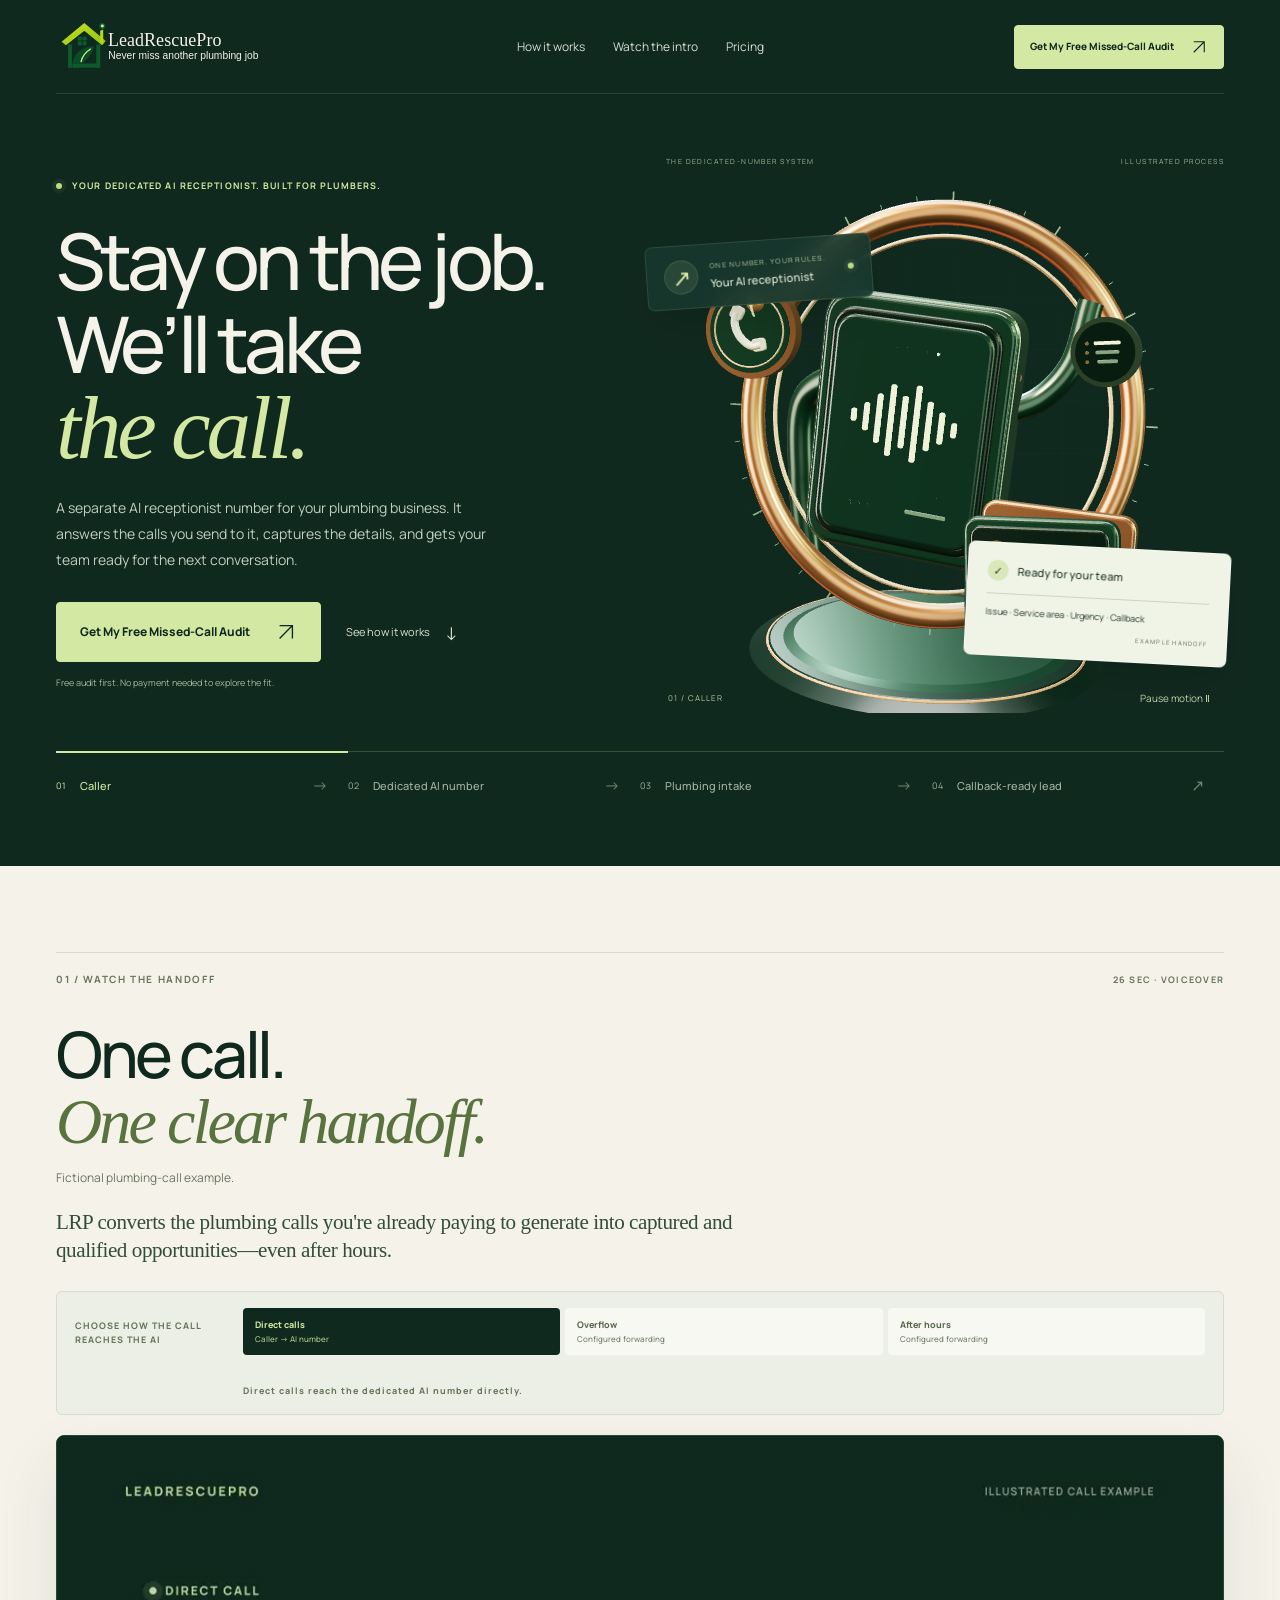
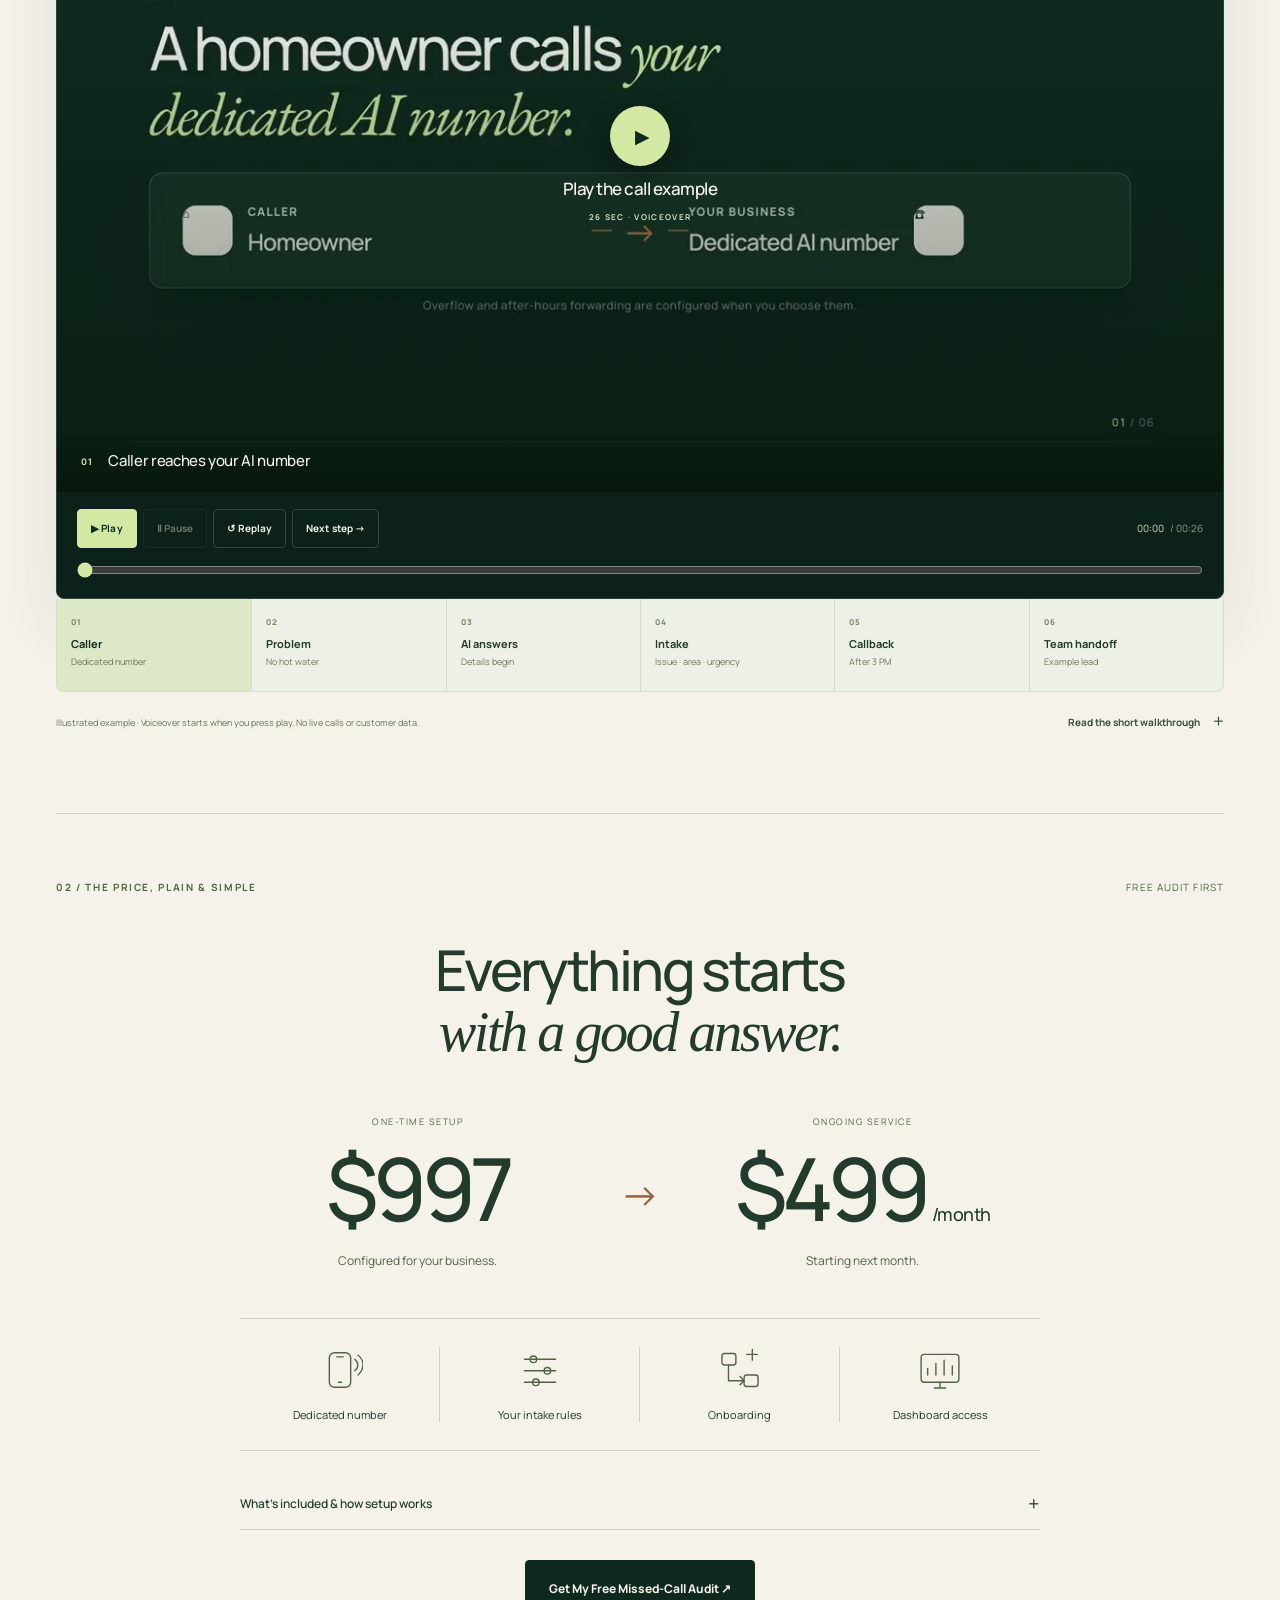
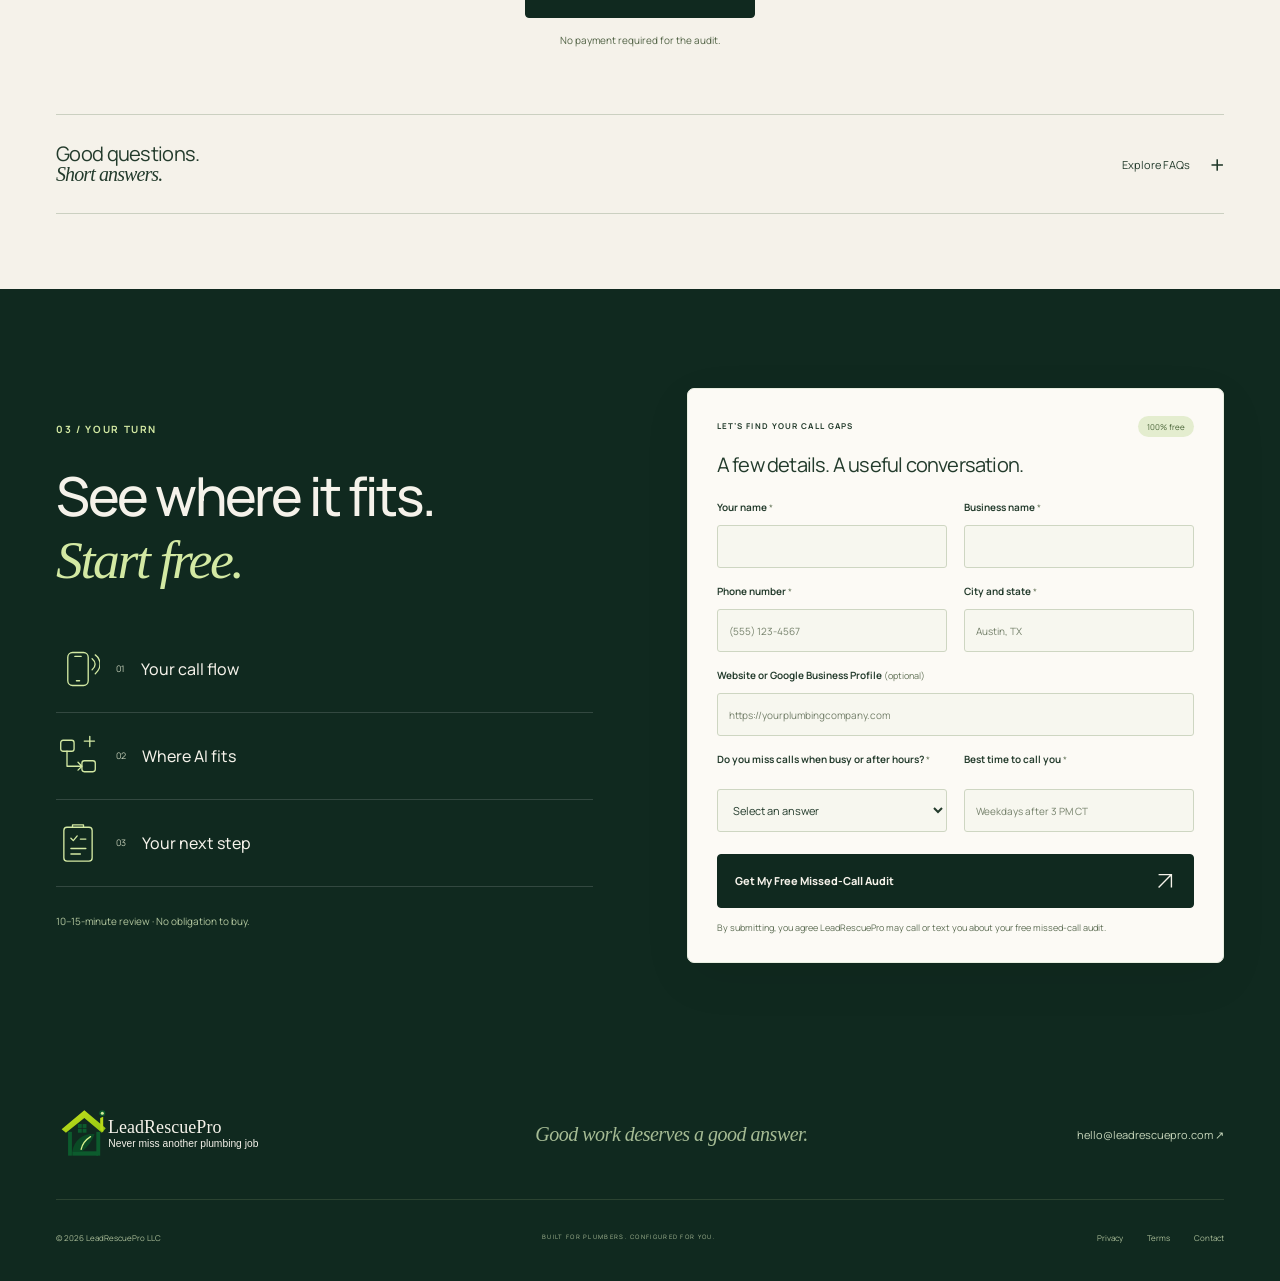
==== commit b801d733: "Label the narrated call story" ====
--- a/index.html
+++ b/index.html
@@ -6,7 +6,7 @@
 <div class="light-surface">
 <section class="v6-explainer wrap" id="how-it-works" aria-labelledby="call-story-title">
   <span class="v6-anchor" id="walkthrough" aria-hidden="true"></span>
-  <div class="v6-story-heading"><span class="eyebrow">01 / WATCH THE HANDOFF</span><span>26 SEC · NO SOUND</span></div>
+  <div class="v6-story-heading"><span class="eyebrow">01 / WATCH THE HANDOFF</span><span>26 SEC · VOICEOVER</span></div>
   <h2 id="call-story-title">One call.<br><em>One clear handoff.</em></h2>
   <p class="v6-story-intro">Fictional plumbing-call example.</p>
   <p class="v6-value-line">LRP converts the plumbing calls you're already paying to generate into captured and qualified opportunities—even after hours.</p>
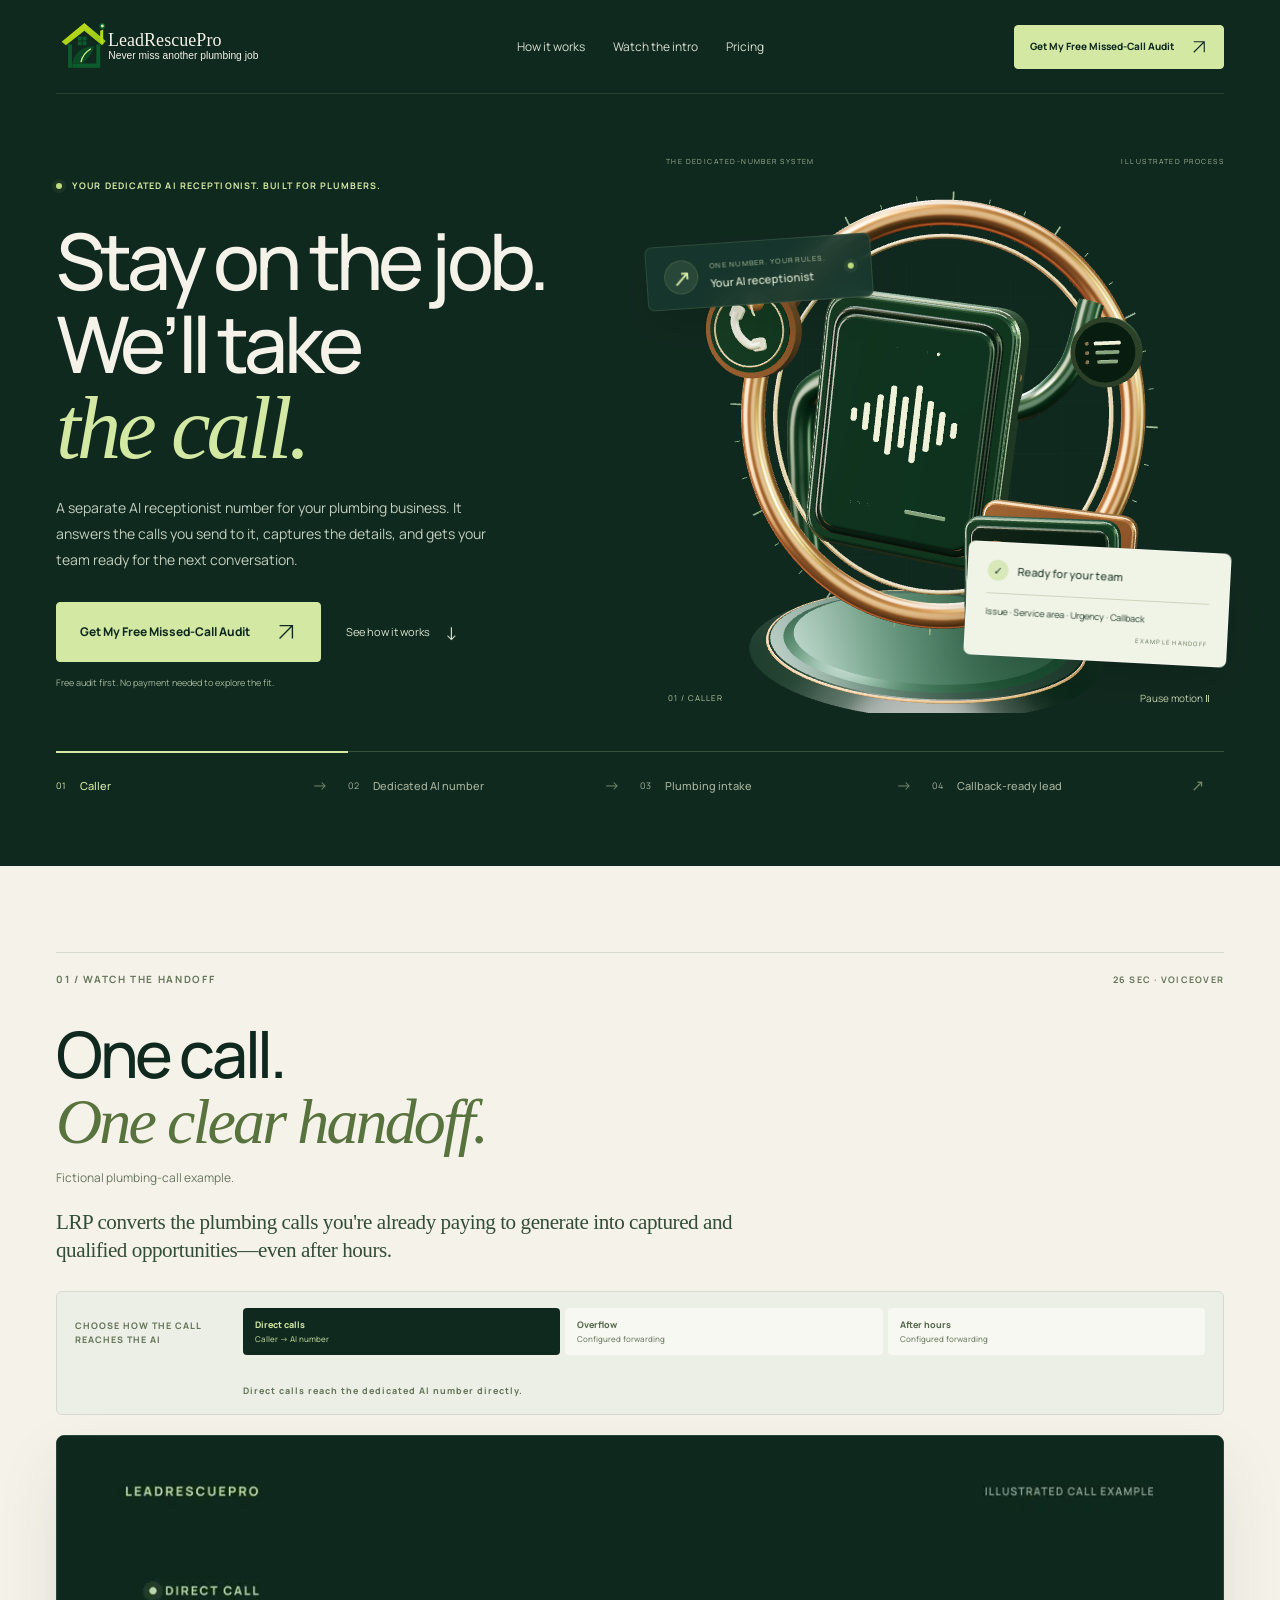
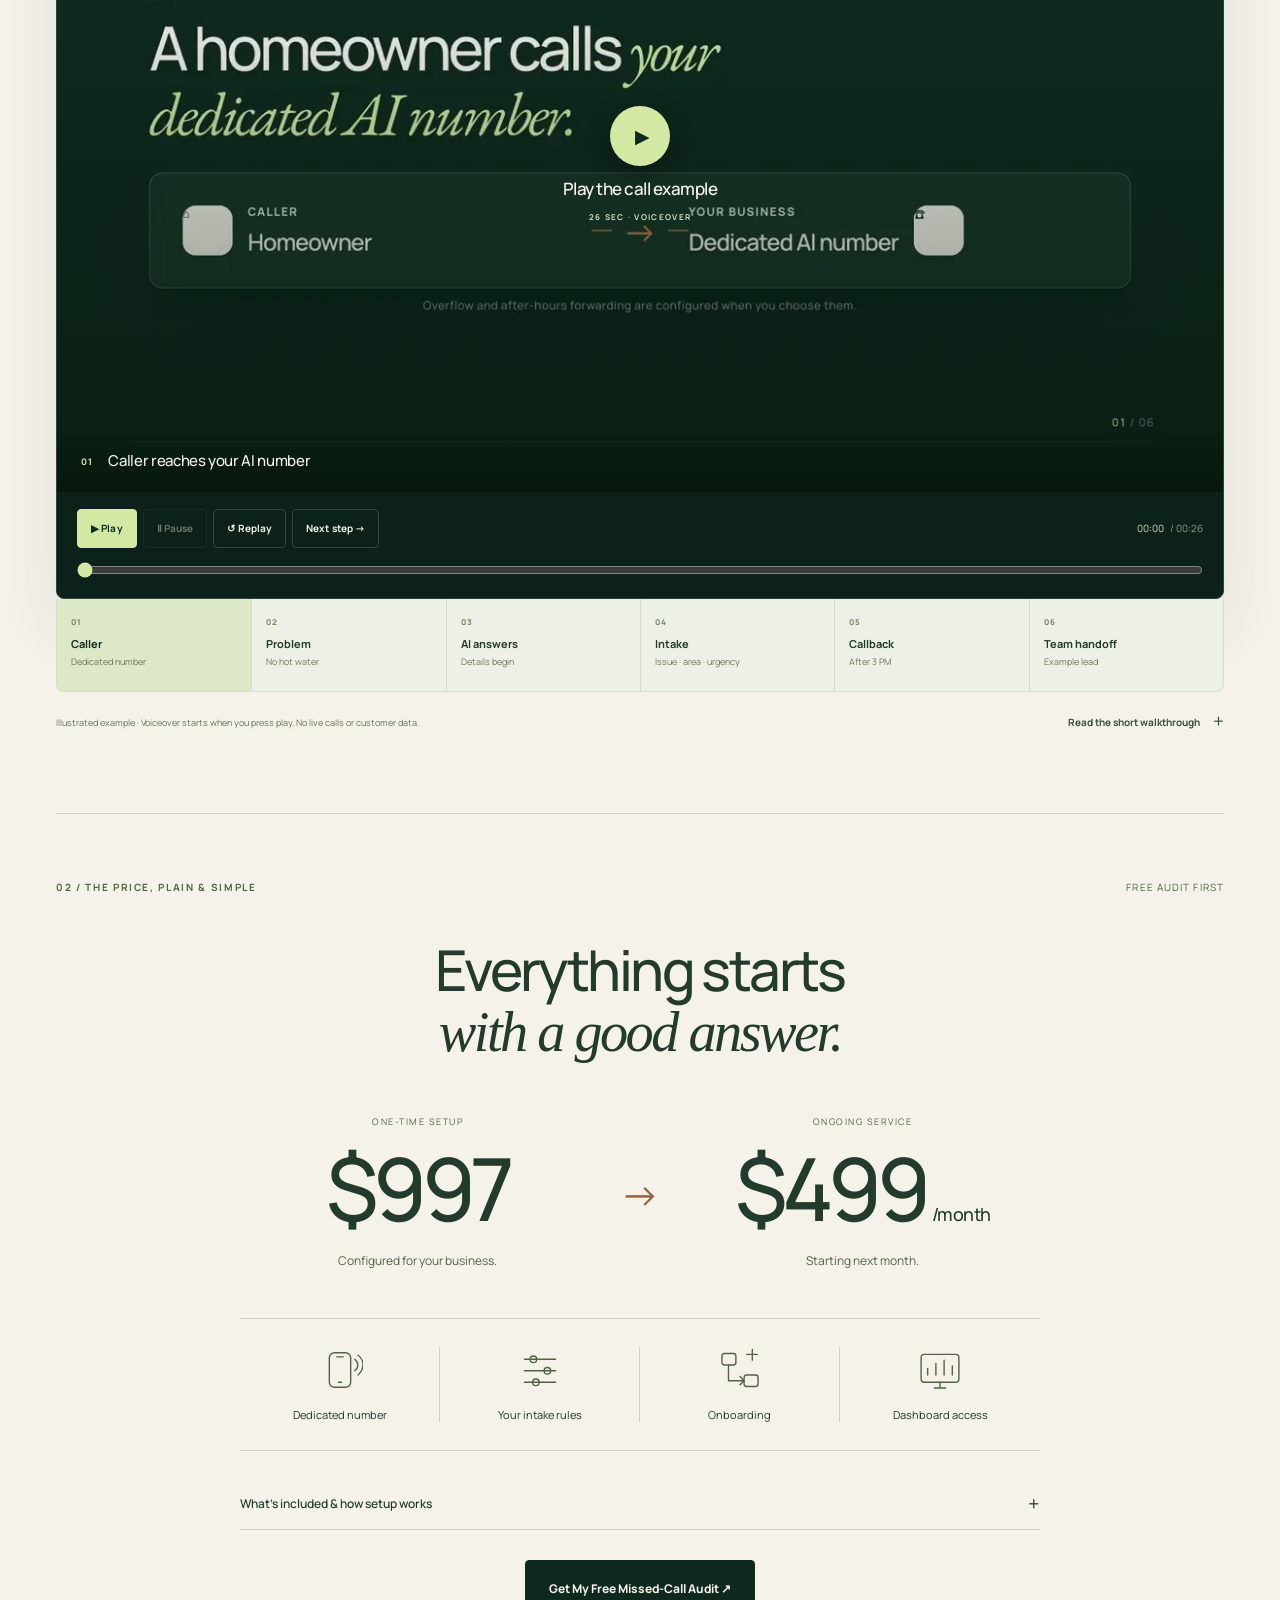
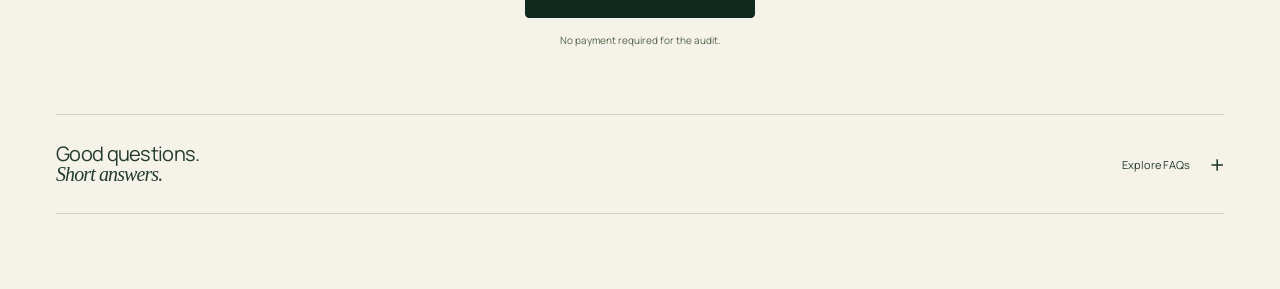
==== commit afb22172: "Fix project-relative preview assets" ====
--- a/index.html
+++ b/index.html
@@ -1,7 +1,7 @@
 <!doctype html>
-<html lang="en"><head><meta charset="utf-8"><meta name="viewport" content="width=device-width,initial-scale=1"><meta name="robots" content="noindex,nofollow"><meta name="description" content="A dedicated AI receptionist number for your plumbing business. Capture details from direct, campaign, overflow, and after-hours calls. Start with a free audit."><meta name="theme-color" content="#10291f"><title>LeadRescuePro — A dedicated AI number for plumbers</title><link rel="icon" type="image/svg+xml" href="/assets/favicon.svg"><link rel="preload" as="font" href="/assets/manrope-variable.ttf" type="font/ttf" crossorigin><link rel="stylesheet" href="/assets/styles.css"><script src="/assets/main.js" defer></script><script type="module" src="/assets/funnel.js"></script><link rel="stylesheet" href="/assets/visual-story.css"><link rel="stylesheet" href="/assets/call-flow-player.css"><script src="/assets/call-flow-player.js" defer></script></head><body data-page-source="homepage_visual_v5" class="home-page"><a class="skip-link" href="#main">Skip to content</a><header class="site-header wrap"><a class="brand" href="/" aria-label="LeadRescuePro home"><img class="brand-logo" src="/assets/logo-dark.svg" alt="LeadRescuePro" width="210" height="58"></a><nav class="desktop-nav" aria-label="Main navigation"><a href="#how-it-works">How it works</a><a href="#walkthrough">Watch the intro</a><a href="#pricing">Pricing</a></nav><a class="button header-cta" href="/free-missed-call-audit/" data-track-event="cta_click">Get My Free Missed-Call Audit <svg viewBox="0 0 24 24" fill="none" aria-hidden="true"><path d="M5 19 19 5M5 5h14v14" stroke="currentColor" stroke-width="1.5"/></svg></a><button class="menu-toggle" aria-label="Open menu" aria-expanded="false" aria-controls="mobile-menu"><span></span><span></span></button><nav id="mobile-menu" aria-label="Mobile navigation" hidden><a href="#how-it-works">How it works</a><a href="#walkthrough">Watch the intro</a><a href="#pricing">Pricing</a><a href="/free-missed-call-audit/">Get My Free Missed-Call Audit ↗</a></nav></header><main id="main">
-<section class="hero wrap" aria-labelledby="hero-title"><div class="hero-main"><div class="hero-copy"><p class="eyebrow light"><span class="live-dot"></span> YOUR DEDICATED AI RECEPTIONIST. BUILT FOR PLUMBERS.</p><h1 id="hero-title">Stay on the job.<br>We’ll take<br><em>the call.</em></h1><p class="hero-description">A separate AI receptionist number for your plumbing business. It answers the calls you send to it, captures the details, and gets your team ready for the next conversation.</p><div class="hero-actions"><a class="button " href="/free-missed-call-audit/" data-track-event="cta_click">Get My Free Missed-Call Audit <svg viewBox="0 0 24 24" fill="none" aria-hidden="true"><path d="M5 19 19 5M5 5h14v14" stroke="currentColor" stroke-width="1.5"/></svg></a><a class="quiet-link" href="#how-it-works">See how it works <span>↓</span></a></div><p class="hero-note">Free audit first. No payment needed to explore the fit.</p></div>
-<div class="hero-art"><div class="orbit-grid" aria-hidden="true"></div><div class="art-caption"><span>THE DEDICATED-NUMBER SYSTEM</span><span>ILLUSTRATED PROCESS</span></div><div id="scene-host" class="scene-host" role="img" aria-label="Illustrated 3D call flow from a caller to a dedicated AI receptionist number, intake, and a callback-ready lead"><img id="scene-poster" src="/assets/scene-poster.webp" alt="" width="960" height="900" fetchpriority="high"><div class="scene-text-fallback"><span class="fallback-ring">↗</span><strong>Your dedicated<br>AI number</strong></div></div><div class="scene-label scene-label-input"><span class="label-icon">↗</span><div><small>ONE NUMBER. YOUR RULES.</small><strong>Your AI receptionist</strong></div><span class="live-dot"></span></div><div class="scene-label scene-label-output"><div class="scene-output-title"><span class="check">✓</span><strong>Ready for your team</strong></div><p>Issue · Service area · Urgency · Callback</p><small>EXAMPLE HANDOFF</small></div><div class="scene-controls"><p id="scene-stage-label">01 / CALLER</p><button id="explore-3d" hidden>Explore in 3D ↗</button><button id="motion-toggle" aria-pressed="false" hidden>Pause motion Ⅱ</button><span id="scene-status" role="status"></span></div></div></div>
+<html lang="en"><head><meta charset="utf-8"><meta name="viewport" content="width=device-width,initial-scale=1"><meta name="robots" content="noindex,nofollow"><meta name="description" content="A dedicated AI receptionist number for your plumbing business. Capture details from direct, campaign, overflow, and after-hours calls. Start with a free audit."><meta name="theme-color" content="#10291f"><title>LeadRescuePro — A dedicated AI number for plumbers</title><link rel="icon" type="image/svg+xml" href="assets/favicon.svg"><link rel="preload" as="font" href="assets/manrope-variable.ttf" type="font/ttf" crossorigin><link rel="stylesheet" href="assets/styles.css"><script src="assets/main.js" defer></script><script type="module" src="assets/funnel.js"></script><link rel="stylesheet" href="assets/visual-story.css"><link rel="stylesheet" href="assets/call-flow-player.css"><script src="assets/call-flow-player.js" defer></script></head><body data-page-source="homepage_visual_v5" class="home-page"><a class="skip-link" href="#main">Skip to content</a><header class="site-header wrap"><a class="brand" href="./" aria-label="LeadRescuePro home"><img class="brand-logo" src="assets/logo-dark.svg" alt="LeadRescuePro" width="210" height="58"></a><nav class="desktop-nav" aria-label="Main navigation"><a href="#how-it-works">How it works</a><a href="#walkthrough">Watch the intro</a><a href="#pricing">Pricing</a></nav><a class="button header-cta" href="free-missed-call-audit/" data-track-event="cta_click">Get My Free Missed-Call Audit <svg viewBox="0 0 24 24" fill="none" aria-hidden="true"><path d="M5 19 19 5M5 5h14v14" stroke="currentColor" stroke-width="1.5"/></svg></a><button class="menu-toggle" aria-label="Open menu" aria-expanded="false" aria-controls="mobile-menu"><span></span><span></span></button><nav id="mobile-menu" aria-label="Mobile navigation" hidden><a href="#how-it-works">How it works</a><a href="#walkthrough">Watch the intro</a><a href="#pricing">Pricing</a><a href="free-missed-call-audit/">Get My Free Missed-Call Audit ↗</a></nav></header><main id="main">
+<section class="hero wrap" aria-labelledby="hero-title"><div class="hero-main"><div class="hero-copy"><p class="eyebrow light"><span class="live-dot"></span> YOUR DEDICATED AI RECEPTIONIST. BUILT FOR PLUMBERS.</p><h1 id="hero-title">Stay on the job.<br>We’ll take<br><em>the call.</em></h1><p class="hero-description">A separate AI receptionist number for your plumbing business. It answers the calls you send to it, captures the details, and gets your team ready for the next conversation.</p><div class="hero-actions"><a class="button " href="free-missed-call-audit/" data-track-event="cta_click">Get My Free Missed-Call Audit <svg viewBox="0 0 24 24" fill="none" aria-hidden="true"><path d="M5 19 19 5M5 5h14v14" stroke="currentColor" stroke-width="1.5"/></svg></a><a class="quiet-link" href="#how-it-works">See how it works <span>↓</span></a></div><p class="hero-note">Free audit first. No payment needed to explore the fit.</p></div>
+<div class="hero-art"><div class="orbit-grid" aria-hidden="true"></div><div class="art-caption"><span>THE DEDICATED-NUMBER SYSTEM</span><span>ILLUSTRATED PROCESS</span></div><div id="scene-host" class="scene-host" role="img" aria-label="Illustrated 3D call flow from a caller to a dedicated AI receptionist number, intake, and a callback-ready lead"><img id="scene-poster" src="assets/scene-poster.webp" alt="" width="960" height="900" fetchpriority="high"><div class="scene-text-fallback"><span class="fallback-ring">↗</span><strong>Your dedicated<br>AI number</strong></div></div><div class="scene-label scene-label-input"><span class="label-icon">↗</span><div><small>ONE NUMBER. YOUR RULES.</small><strong>Your AI receptionist</strong></div><span class="live-dot"></span></div><div class="scene-label scene-label-output"><div class="scene-output-title"><span class="check">✓</span><strong>Ready for your team</strong></div><p>Issue · Service area · Urgency · Callback</p><small>EXAMPLE HANDOFF</small></div><div class="scene-controls"><p id="scene-stage-label">01 / CALLER</p><button id="explore-3d" hidden>Explore in 3D ↗</button><button id="motion-toggle" aria-pressed="false" hidden>Pause motion Ⅱ</button><span id="scene-status" role="status"></span></div></div></div>
 <div class="hero-journey" aria-label="The four steps of the call flow"><button class="journey-step is-active" data-stage="0" aria-pressed="true"><span>01</span><strong>Caller</strong><i>→</i></button><button class="journey-step" data-stage="1" aria-pressed="false"><span>02</span><strong>Dedicated AI number</strong><i>→</i></button><button class="journey-step" data-stage="2" aria-pressed="false"><span>03</span><strong>Plumbing intake</strong><i>→</i></button><button class="journey-step" data-stage="3" aria-pressed="false"><span>04</span><strong>Callback-ready lead</strong><i>↗</i></button></div></section>
 <div class="light-surface">
 <section class="v6-explainer wrap" id="how-it-works" aria-labelledby="call-story-title">
@@ -21,8 +21,8 @@
   </div>
   <div class="call-flow-player" data-call-flow-player data-started="false" data-playing="false">
     <div class="call-flow-video-wrap">
-      <video class="call-flow-video call-flow-video-desktop" data-call-flow-video data-variant="desktop" preload="none" playsinline poster="/assets/call-flow-explainer-poster.webp" aria-describedby="call-flow-status"><source src="/assets/call-flow-explainer.mp4" type="video/mp4"><track kind="captions" srclang="en" label="English" src="/assets/call-flow-explainer.vtt">Your browser cannot play this narrated call example.</video>
-      <video class="call-flow-video call-flow-video-mobile" data-call-flow-video data-variant="mobile" preload="none" playsinline poster="/assets/call-flow-explainer-mobile-poster.webp" aria-describedby="call-flow-status"><source src="/assets/call-flow-explainer-mobile.mp4" type="video/mp4"><track kind="captions" srclang="en" label="English" src="/assets/call-flow-explainer.vtt">Your browser cannot play this narrated call example.</video>
+      <video class="call-flow-video call-flow-video-desktop" data-call-flow-video data-variant="desktop" preload="none" playsinline poster="assets/call-flow-explainer-poster.webp" aria-describedby="call-flow-status"><source src="assets/call-flow-explainer.mp4" type="video/mp4"><track kind="captions" srclang="en" label="English" src="assets/call-flow-explainer.vtt">Your browser cannot play this narrated call example.</video>
+      <video class="call-flow-video call-flow-video-mobile" data-call-flow-video data-variant="mobile" preload="none" playsinline poster="assets/call-flow-explainer-mobile-poster.webp" aria-describedby="call-flow-status"><source src="assets/call-flow-explainer-mobile.mp4" type="video/mp4"><track kind="captions" srclang="en" label="English" src="assets/call-flow-explainer.vtt">Your browser cannot play this narrated call example.</video>
       <button class="call-flow-start" type="button" data-call-flow-start aria-label="Play the 26-second narrated call example"><span aria-hidden="true">▶</span><strong>Play the call example</strong><small>26 SEC · VOICEOVER</small></button>
       <div class="call-flow-stage" aria-hidden="true"><span data-call-flow-stage>01</span><strong data-call-flow-title>Caller reaches your AI number</strong></div>
     </div>
@@ -40,6 +40,5 @@
   <div class="call-flow-foot"><p id="call-flow-status" role="status" aria-live="polite">Illustrated example · Voiceover starts when you press play.</p><details class="call-flow-transcript"><summary>Read the short walkthrough</summary><p>A homeowner calls the dedicated AI number about no hot water. The AI collects the issue, service area, urgency, and callback preference, then prepares an example lead for your team. Direct calls reach the number directly; overflow and after-hours examples require configured forwarding.</p></details></div>
   <noscript><p class="v6-no-script">Caller → dedicated AI number → No hot water → issue, area, urgency, and callback preference → example lead for your team.</p></noscript>
 </section>
-<section class="v5-price-section wrap" id="pricing" aria-labelledby="v5-price-title"><div class="v5-section-label"><span class="eyebrow">02 / THE PRICE, PLAIN &amp; SIMPLE</span><span>FREE AUDIT FIRST</span></div><h2 id="v5-price-title">Everything starts<br><em>with a good answer.</em></h2><div class="v5-prices"><div><span>ONE-TIME SETUP</span><strong>$997</strong><p>Configured for your business.</p></div><span class="v5-price-arrow" aria-hidden="true">→</span><div><span>ONGOING SERVICE</span><strong>$499<small>/month</small></strong><p>Starting next month.</p></div></div><div class="v5-inclusions"><div><svg viewBox="0 0 56 56" fill="none" stroke="currentColor" stroke-width="1.7" stroke-linecap="round" stroke-linejoin="round" aria-hidden="true"><rect x="15" y="7" width="26" height="42" rx="6"/><path d="M24 12h8M26 43h4M46 15c5 4 5 10 0 14M50 10c8 6 8 17 0 24"/></svg><span>Dedicated number</span></div><div><svg viewBox="0 0 56 56" fill="none" stroke="currentColor" stroke-width="1.7" stroke-linecap="round" stroke-linejoin="round" aria-hidden="true"><path d="M9 15h38M9 29h38M9 43h38"/><circle cx="20" cy="15" r="4"/><circle cx="37" cy="29" r="4"/><circle cx="23" cy="43" r="4"/></svg><span>Your intake rules</span></div><div><svg viewBox="0 0 56 56" fill="none" stroke="currentColor" stroke-width="1.7" stroke-linecap="round" stroke-linejoin="round" aria-hidden="true"><rect x="6" y="8" width="17" height="14" rx="3"/><rect x="33" y="34" width="17" height="14" rx="3"/><path d="M14 22v19h19M28 36l5 5-5 5M36 9h13M43 3v13"/></svg><span>Onboarding</span></div><div><svg viewBox="0 0 56 56" fill="none" stroke="currentColor" stroke-width="1.7" stroke-linecap="round" stroke-linejoin="round" aria-hidden="true"><rect x="5" y="9" width="46" height="34" rx="4"/><path d="M21 50h14M28 43v7M13 34v-8M23 34V20M33 34V16M43 34V23"/></svg><span>Dashboard access</span></div></div><details class="v5-disclosure"><summary>What’s included &amp; how setup works <span aria-hidden="true">+</span></summary><p>$997 one-time setup, then $499/month starting next month. Includes dedicated-number configuration, plumbing intake, service-area and urgency rules, onboarding, and dashboard access. Selected overflow and after-hours forwarding is configured to suit your phone setup.</p><p>Your team handles callbacks, scheduling, dispatch, and service delivery. The AI does not guarantee booked jobs and is not an emergency dispatch replacement.</p></details><a class="button button-dark" href="/free-missed-call-audit/" data-track-event="cta_click">Get My Free Missed-Call Audit ↗</a><p class="v5-price-note">No payment required for the audit.</p></section>
+<section class="v5-price-section wrap" id="pricing" aria-labelledby="v5-price-title"><div class="v5-section-label"><span class="eyebrow">02 / THE PRICE, PLAIN &amp; SIMPLE</span><span>FREE AUDIT FIRST</span></div><h2 id="v5-price-title">Everything starts<br><em>with a good answer.</em></h2><div class="v5-prices"><div><span>ONE-TIME SETUP</span><strong>$997</strong><p>Configured for your business.</p></div><span class="v5-price-arrow" aria-hidden="true">→</span><div><span>ONGOING SERVICE</span><strong>$499<small>/month</small></strong><p>Starting next month.</p></div></div><div class="v5-inclusions"><div><svg viewBox="0 0 56 56" fill="none" stroke="currentColor" stroke-width="1.7" stroke-linecap="round" stroke-linejoin="round" aria-hidden="true"><rect x="15" y="7" width="26" height="42" rx="6"/><path d="M24 12h8M26 43h4M46 15c5 4 5 10 0 14M50 10c8 6 8 17 0 24"/></svg><span>Dedicated number</span></div><div><svg viewBox="0 0 56 56" fill="none" stroke="currentColor" stroke-width="1.7" stroke-linecap="round" stroke-linejoin="round" aria-hidden="true"><path d="M9 15h38M9 29h38M9 43h38"/><circle cx="20" cy="15" r="4"/><circle cx="37" cy="29" r="4"/><circle cx="23" cy="43" r="4"/></svg><span>Your intake rules</span></div><div><svg viewBox="0 0 56 56" fill="none" stroke="currentColor" stroke-width="1.7" stroke-linecap="round" stroke-linejoin="round" aria-hidden="true"><rect x="6" y="8" width="17" height="14" rx="3"/><rect x="33" y="34" width="17" height="14" rx="3"/><path d="M14 22v19h19M28 36l5 5-5 5M36 9h13M43 3v13"/></svg><span>Onboarding</span></div><div><svg viewBox="0 0 56 56" fill="none" stroke="currentColor" stroke-width="1.7" stroke-linecap="round" stroke-linejoin="round" aria-hidden="true"><rect x="5" y="9" width="46" height="34" rx="4"/><path d="M21 50h14M28 43v7M13 34v-8M23 34V20M33 34V16M43 34V23"/></svg><span>Dashboard access</span></div></div><details class="v5-disclosure"><summary>What’s included &amp; how setup works <span aria-hidden="true">+</span></summary><p>$997 one-time setup, then $499/month starting next month. Includes dedicated-number configuration, plumbing intake, service-area and urgency rules, onboarding, and dashboard access. Selected overflow and after-hours forwarding is configured to suit your phone setup.</p><p>Your team handles callbacks, scheduling, dispatch, and service delivery. The AI does not guarantee booked jobs and is not an emergency dispatch replacement.</p></details><a class="button button-dark" href="free-missed-call-audit/" data-track-event="cta_click">Get My Free Missed-Call Audit ↗</a><p class="v5-price-note">No payment required for the audit.</p></section>
 <section class="v5-faq wrap"><details class="v5-faq-outer"><summary><span>Good questions.<br><em>Short answers.</em></span><span class="v5-faq-open">Explore FAQs <b aria-hidden="true">+</b></span></summary><div class="faq-list"><details><summary>Is this a separate phone number?<span aria-hidden="true">+</span></summary><p>Yes. Your plumbing business receives a dedicated AI receptionist number. The AI answers calls sent to that number and gathers the details your team needs for follow-up.</p></details><details><summary>Can I keep my current business number?<span aria-hidden="true">+</span></summary><p>Yes. Keep your current number and choose whether to forward selected calls to the dedicated AI number. We review the forwarding options and configuration with you during setup.</p></details><details><summary>Does my office team still take calls?<span aria-hidden="true">+</span></summary><p>That is up to your routing setup. Your office can continue answering the current business line, with selected overflow or after-hours calls forwarded to the AI number. You can also use the dedicated number directly.</p></details><details><summary>How are urgent plumbing calls handled?<span aria-hidden="true">+</span></summary><p>The receptionist captures the issue, location, contact information, and urgency using your intake rules. Your team remains responsible for callbacks, dispatch, and the service response. It is not an emergency dispatch replacement.</p></details><details><summary>Can I choose the jobs and areas we cover?<span aria-hidden="true">+</span></summary><p>Yes. We configure your service areas, accepted plumbing jobs, intake questions, and handoff preferences. Callers are qualified against the rules you provide.</p></details><details><summary>What does the free audit include?<span aria-hidden="true">+</span></summary><p>We review how your business currently receives calls, where missed or after-hours calls may be slipping through, and where a dedicated AI receptionist number could fit. We explain setup if the service looks suitable.</p></details></div></details></section>
-<section class="audit-section" id="audit"><div class="section wrap audit-layout"><div class="audit-copy"><p class="eyebrow light">03 / YOUR TURN</p><h2>See where it fits.<br><em>Start free.</em></h2><div class="v5-audit-steps"><div><svg viewBox="0 0 56 56" fill="none" stroke="currentColor" stroke-width="1.7" stroke-linecap="round" stroke-linejoin="round" aria-hidden="true"><rect x="15" y="7" width="26" height="42" rx="6"/><path d="M24 12h8M26 43h4M46 15c5 4 5 10 0 14M50 10c8 6 8 17 0 24"/></svg><span>01</span><strong>Your call flow</strong></div><div><svg viewBox="0 0 56 56" fill="none" stroke="currentColor" stroke-width="1.7" stroke-linecap="round" stroke-linejoin="round" aria-hidden="true"><rect x="6" y="8" width="17" height="14" rx="3"/><rect x="33" y="34" width="17" height="14" rx="3"/><path d="M14 22v19h19M28 36l5 5-5 5M36 9h13M43 3v13"/></svg><span>02</span><strong>Where AI fits</strong></div><div><svg viewBox="0 0 56 56" fill="none" stroke="currentColor" stroke-width="1.7" stroke-linecap="round" stroke-linejoin="round" aria-hidden="true"><rect x="10" y="8" width="36" height="43" rx="4"/><path d="M21 8V5h14v3M19 22l3 3 5-6M31 23h7M19 35h19M19 42h12"/></svg><span>03</span><strong>Your next step</strong></div></div><p class="audit-small">10–15-minute review · No obligation to buy.</p></div><form id="audit-form" class="audit-form" action="/api/marketing/leads/intake" method="post" data-lead-form data-form-name="free_missed_call_audit" data-source="homepage_visual_v5" data-status-id="form-status" data-next="/free-missed-call-audit/thank-you/" novalidate><input type="hidden" name="form_name" value="free_missed_call_audit"><input type="hidden" name="source" value="homepage_visual_v5"><div class="honeypot" aria-hidden="true"><label for="_gotcha">Leave this blank</label><input name="_gotcha" id="_gotcha" tabindex="-1" autocomplete="off"></div><div class="form-heading"><span class="eyebrow">LET’S FIND YOUR CALL GAPS</span><span class="free-tag">100% free</span></div><p class="form-intro">A few details. A useful conversation.</p><p class="preview-note" data-preview-note hidden></p><div class="form-grid"><div class="field"><label for="name">Your name <span aria-hidden="true">*</span></label><input id="name" name="name" type="text" autocomplete="name" required aria-describedby="name-error"><span class="field-error" id="name-error"></span></div><div class="field"><label for="business_name">Business name <span aria-hidden="true">*</span></label><input id="business_name" name="business_name" type="text" autocomplete="organization" required aria-describedby="business_name-error"><span class="field-error" id="business_name-error"></span></div><div class="field"><label for="phone">Phone number <span aria-hidden="true">*</span></label><input id="phone" name="phone" type="tel" autocomplete="tel" required aria-describedby="phone-error" placeholder="(555) 123-4567"><span class="field-error" id="phone-error"></span></div><div class="field"><label for="city_state">City and state <span aria-hidden="true">*</span></label><input id="city_state" name="city_state" type="text" autocomplete="address-level2" required aria-describedby="city_state-error" placeholder="Austin, TX"><span class="field-error" id="city_state-error"></span></div><div class="field span-two"><label for="website_or_gbp">Website or Google Business Profile <span>(optional)</span></label><input id="website_or_gbp" name="website_or_gbp" type="url" inputmode="url" placeholder="https://yourplumbingcompany.com" aria-describedby="website_or_gbp-error"><span class="field-error" id="website_or_gbp-error"></span></div><div class="field"><label for="missed_calls">Do you miss calls when busy or after hours? <span aria-hidden="true">*</span></label><select id="missed_calls" name="missed_calls" required aria-describedby="missed_calls-error"><option value="">Select an answer</option><option value="yes">Yes</option><option value="no">No</option><option value="not_sure">Not sure</option></select><span class="field-error" id="missed_calls-error"></span></div><div class="field"><label for="best_time">Best time to call you <span aria-hidden="true">*</span></label><input id="best_time" name="best_time" required placeholder="Weekdays after 3 PM CT" aria-describedby="best_time-error"><span class="field-error" id="best_time-error"></span></div></div><button class="button button-dark full" type="submit">Get My Free Missed-Call Audit <svg viewBox="0 0 24 24" fill="none" aria-hidden="true"><path d="M5 19 19 5M5 5h14v14" stroke="currentColor" stroke-width="1.5"/></svg></button><p class="consent">By submitting, you agree LeadRescuePro may call or text you about your free missed-call audit.</p><p id="form-status" class="form-status" role="status" aria-live="polite"></p><noscript><p class="form-status">Please enable JavaScript to submit this form, or call (307) 400-7443 to request your audit.</p></noscript></form></div></section></div></main><footer class="site-footer wrap"><div class="footer-main"><a class="brand" href="/" aria-label="LeadRescuePro home"><img class="brand-logo" src="/assets/logo-dark.svg" alt="LeadRescuePro" width="210" height="58"></a><p>Good work deserves a good answer.</p><a href="mailto:hello@leadrescuepro.com">hello@leadrescuepro.com ↗</a></div><div class="footer-base"><span>© <span data-year>2026</span> LeadRescuePro LLC</span><span>BUILT FOR PLUMBERS. CONFIGURED FOR YOU.</span><nav aria-label="Legal"><a href="https://www.leadrescuepro.com/privacy/">Privacy</a><a href="https://www.leadrescuepro.com/terms/">Terms</a><a href="https://www.leadrescuepro.com/contact/">Contact</a></nav></div></footer></body></html>
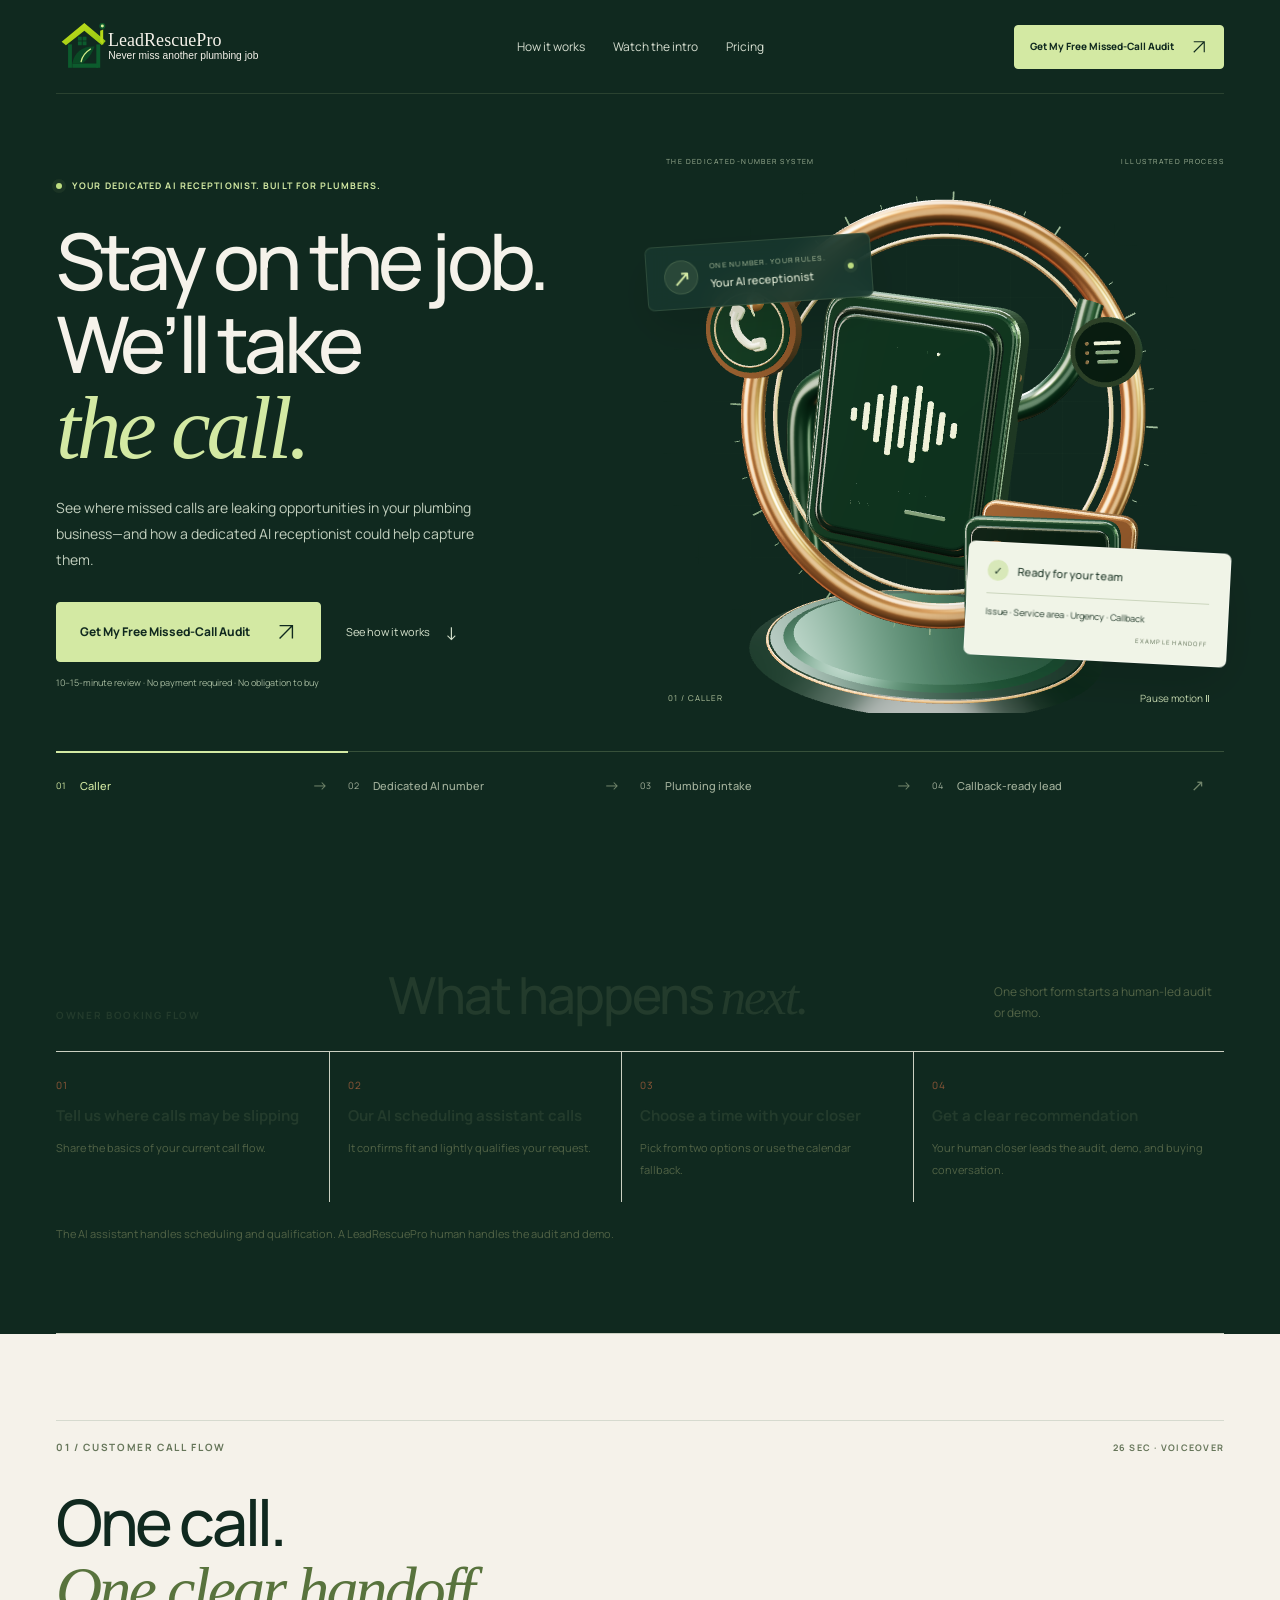
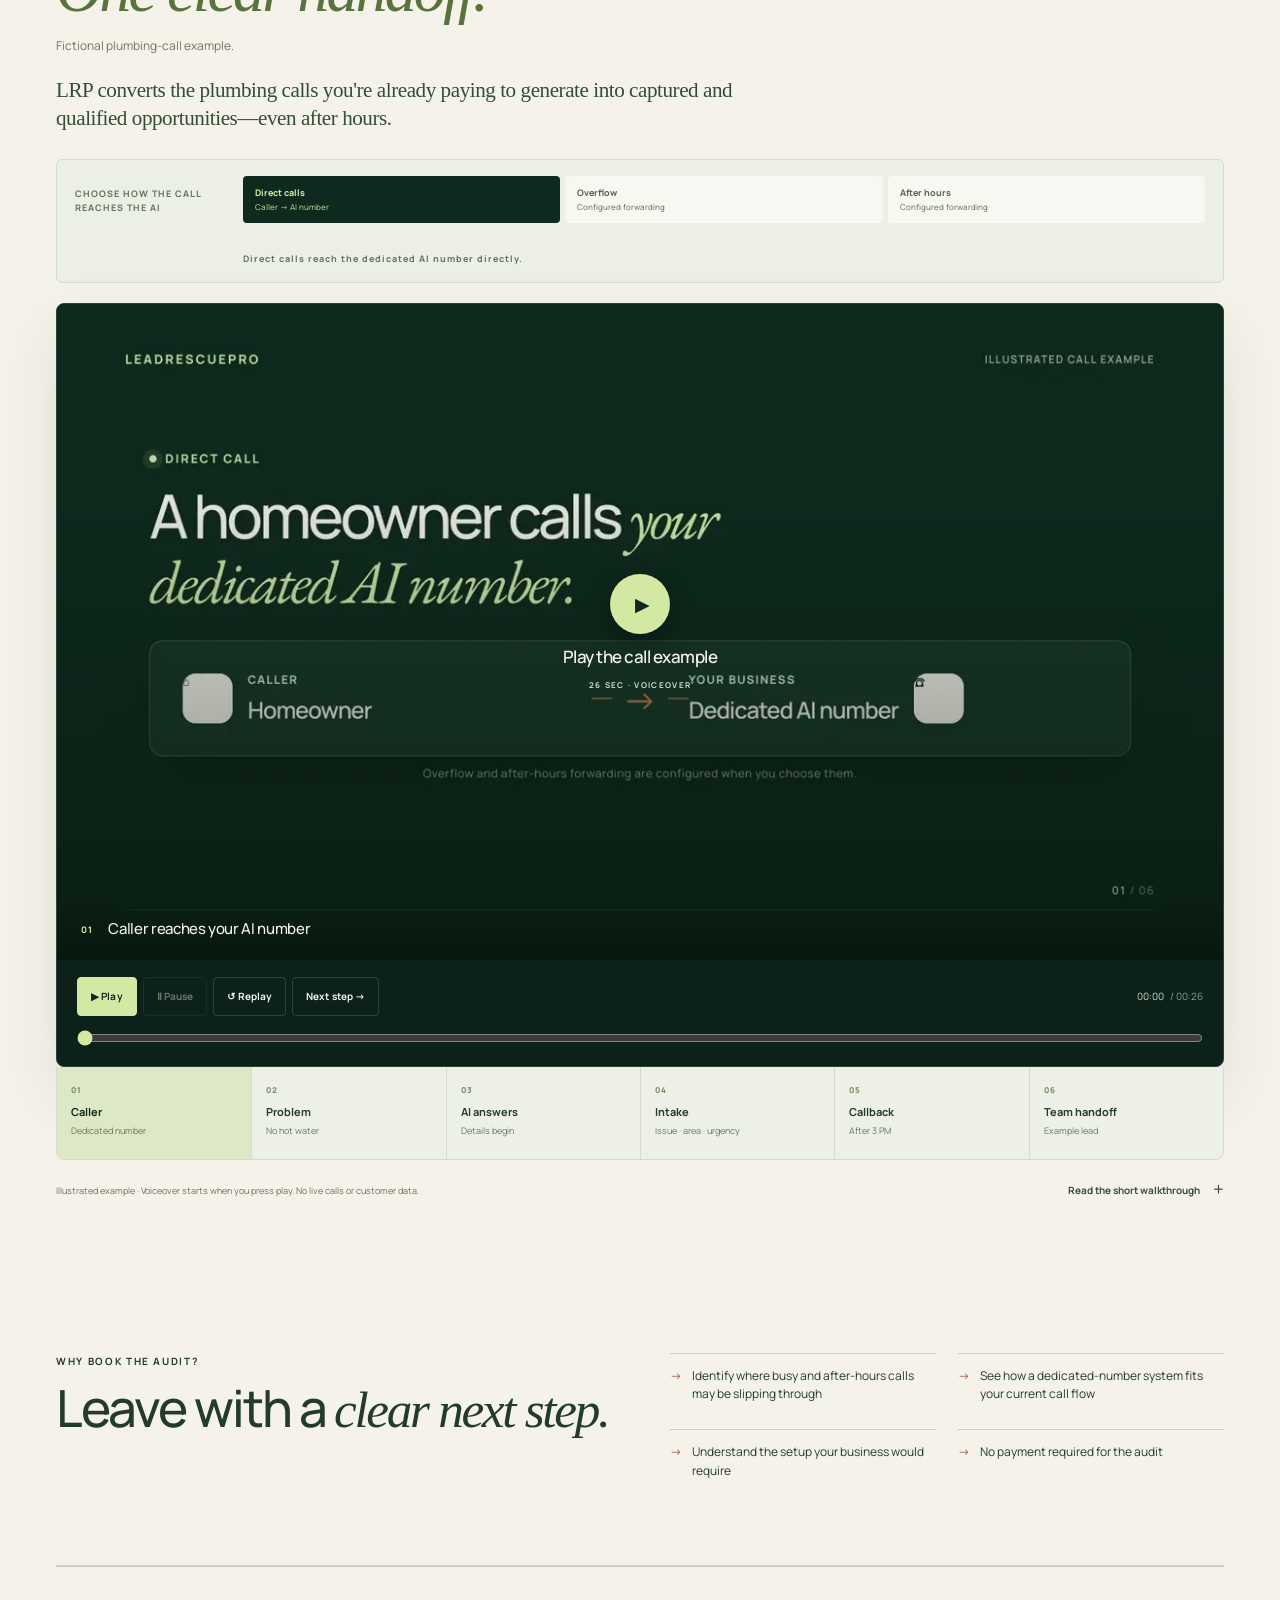
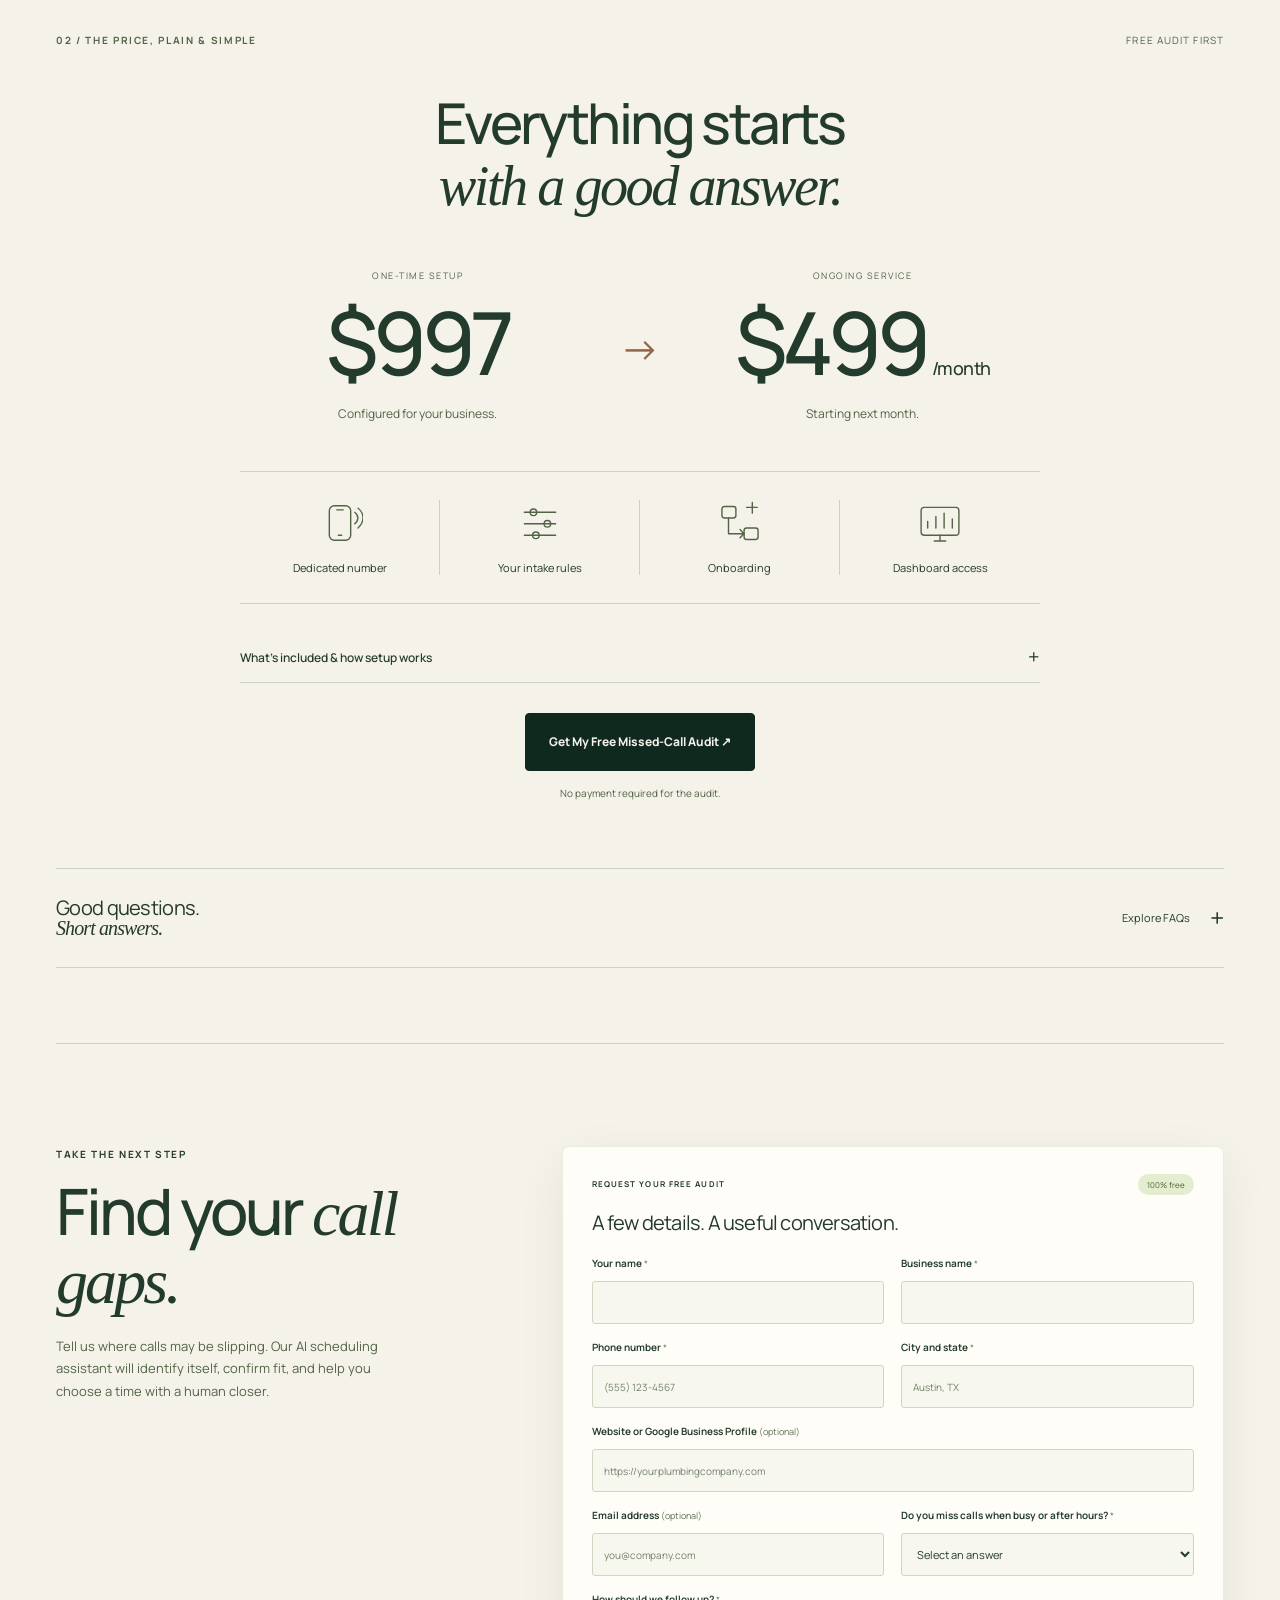
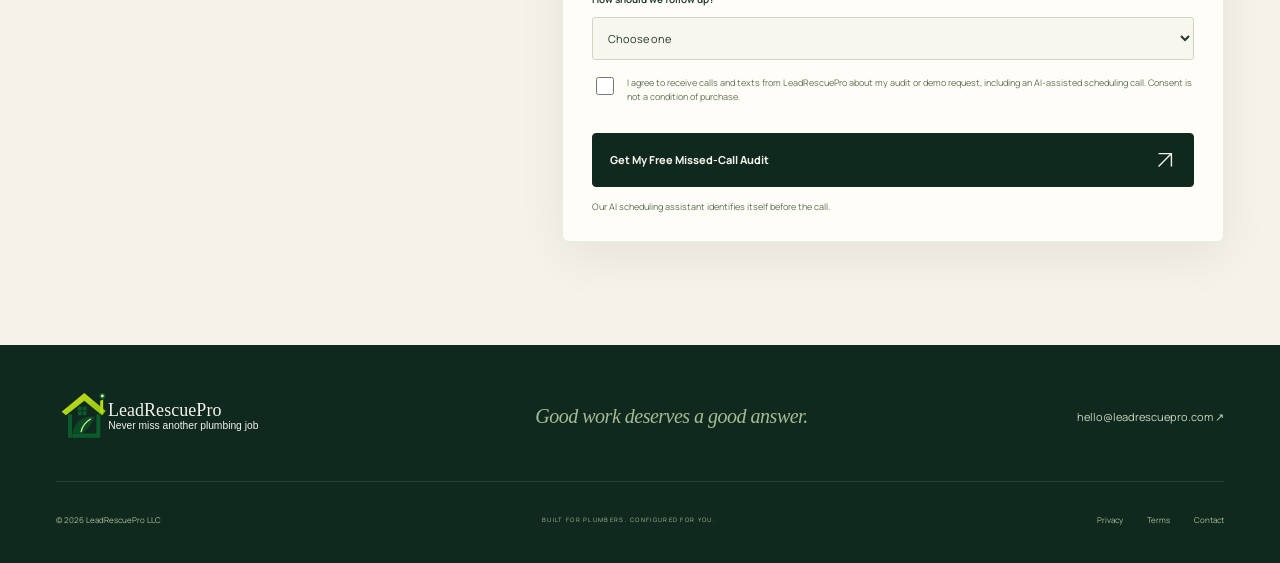
==== commit 39425873: "Optimize preview for qualified audit bookings" ====
--- a/index.html
+++ b/index.html
@@ -1,12 +1,13 @@
 <!doctype html>
 <html lang="en"><head><meta charset="utf-8"><meta name="viewport" content="width=device-width,initial-scale=1"><meta name="robots" content="noindex,nofollow"><meta name="description" content="A dedicated AI receptionist number for your plumbing business. Capture details from direct, campaign, overflow, and after-hours calls. Start with a free audit."><meta name="theme-color" content="#10291f"><title>LeadRescuePro — A dedicated AI number for plumbers</title><link rel="icon" type="image/svg+xml" href="assets/favicon.svg"><link rel="preload" as="font" href="assets/manrope-variable.ttf" type="font/ttf" crossorigin><link rel="stylesheet" href="assets/styles.css"><script src="assets/main.js" defer></script><script type="module" src="assets/funnel.js"></script><link rel="stylesheet" href="assets/visual-story.css"><link rel="stylesheet" href="assets/call-flow-player.css"><script src="assets/call-flow-player.js" defer></script></head><body data-page-source="homepage_visual_v5" class="home-page"><a class="skip-link" href="#main">Skip to content</a><header class="site-header wrap"><a class="brand" href="./" aria-label="LeadRescuePro home"><img class="brand-logo" src="assets/logo-dark.svg" alt="LeadRescuePro" width="210" height="58"></a><nav class="desktop-nav" aria-label="Main navigation"><a href="#how-it-works">How it works</a><a href="#walkthrough">Watch the intro</a><a href="#pricing">Pricing</a></nav><a class="button header-cta" href="free-missed-call-audit/" data-track-event="cta_click">Get My Free Missed-Call Audit <svg viewBox="0 0 24 24" fill="none" aria-hidden="true"><path d="M5 19 19 5M5 5h14v14" stroke="currentColor" stroke-width="1.5"/></svg></a><button class="menu-toggle" aria-label="Open menu" aria-expanded="false" aria-controls="mobile-menu"><span></span><span></span></button><nav id="mobile-menu" aria-label="Mobile navigation" hidden><a href="#how-it-works">How it works</a><a href="#walkthrough">Watch the intro</a><a href="#pricing">Pricing</a><a href="free-missed-call-audit/">Get My Free Missed-Call Audit ↗</a></nav></header><main id="main">
-<section class="hero wrap" aria-labelledby="hero-title"><div class="hero-main"><div class="hero-copy"><p class="eyebrow light"><span class="live-dot"></span> YOUR DEDICATED AI RECEPTIONIST. BUILT FOR PLUMBERS.</p><h1 id="hero-title">Stay on the job.<br>We’ll take<br><em>the call.</em></h1><p class="hero-description">A separate AI receptionist number for your plumbing business. It answers the calls you send to it, captures the details, and gets your team ready for the next conversation.</p><div class="hero-actions"><a class="button " href="free-missed-call-audit/" data-track-event="cta_click">Get My Free Missed-Call Audit <svg viewBox="0 0 24 24" fill="none" aria-hidden="true"><path d="M5 19 19 5M5 5h14v14" stroke="currentColor" stroke-width="1.5"/></svg></a><a class="quiet-link" href="#how-it-works">See how it works <span>↓</span></a></div><p class="hero-note">Free audit first. No payment needed to explore the fit.</p></div>
+<section class="hero wrap" aria-labelledby="hero-title"><div class="hero-main"><div class="hero-copy"><p class="eyebrow light"><span class="live-dot"></span> YOUR DEDICATED AI RECEPTIONIST. BUILT FOR PLUMBERS.</p><h1 id="hero-title">Stay on the job.<br>We’ll take<br><em>the call.</em></h1><p class="hero-description">See where missed calls are leaking opportunities in your plumbing business—and how a dedicated AI receptionist could help capture them.</p><div class="hero-actions"><a class="button " href="free-missed-call-audit/" data-track-event="cta_click">Get My Free Missed-Call Audit <svg viewBox="0 0 24 24" fill="none" aria-hidden="true"><path d="M5 19 19 5M5 5h14v14" stroke="currentColor" stroke-width="1.5"/></svg></a><a class="quiet-link" href="#how-it-works">See how it works <span>↓</span></a></div><p class="hero-note">10–15-minute review · No payment required · No obligation to buy</p></div>
 <div class="hero-art"><div class="orbit-grid" aria-hidden="true"></div><div class="art-caption"><span>THE DEDICATED-NUMBER SYSTEM</span><span>ILLUSTRATED PROCESS</span></div><div id="scene-host" class="scene-host" role="img" aria-label="Illustrated 3D call flow from a caller to a dedicated AI receptionist number, intake, and a callback-ready lead"><img id="scene-poster" src="assets/scene-poster.webp" alt="" width="960" height="900" fetchpriority="high"><div class="scene-text-fallback"><span class="fallback-ring">↗</span><strong>Your dedicated<br>AI number</strong></div></div><div class="scene-label scene-label-input"><span class="label-icon">↗</span><div><small>ONE NUMBER. YOUR RULES.</small><strong>Your AI receptionist</strong></div><span class="live-dot"></span></div><div class="scene-label scene-label-output"><div class="scene-output-title"><span class="check">✓</span><strong>Ready for your team</strong></div><p>Issue · Service area · Urgency · Callback</p><small>EXAMPLE HANDOFF</small></div><div class="scene-controls"><p id="scene-stage-label">01 / CALLER</p><button id="explore-3d" hidden>Explore in 3D ↗</button><button id="motion-toggle" aria-pressed="false" hidden>Pause motion Ⅱ</button><span id="scene-status" role="status"></span></div></div></div>
 <div class="hero-journey" aria-label="The four steps of the call flow"><button class="journey-step is-active" data-stage="0" aria-pressed="true"><span>01</span><strong>Caller</strong><i>→</i></button><button class="journey-step" data-stage="1" aria-pressed="false"><span>02</span><strong>Dedicated AI number</strong><i>→</i></button><button class="journey-step" data-stage="2" aria-pressed="false"><span>03</span><strong>Plumbing intake</strong><i>→</i></button><button class="journey-step" data-stage="3" aria-pressed="false"><span>04</span><strong>Callback-ready lead</strong><i>↗</i></button></div></section>
+<section class="booking-next wrap" aria-labelledby="booking-next-title"><div class="booking-next-head"><p class="eyebrow">OWNER BOOKING FLOW</p><h2 id="booking-next-title">What happens <em>next.</em></h2><p>One short form starts a human-led audit or demo.</p></div><ol class="booking-next-steps"><li><span>01</span><strong>Tell us where calls may be slipping</strong><small>Share the basics of your current call flow.</small></li><li><span>02</span><strong>Our AI scheduling assistant calls</strong><small>It confirms fit and lightly qualifies your request.</small></li><li><span>03</span><strong>Choose a time with your closer</strong><small>Pick from two options or use the calendar fallback.</small></li><li><span>04</span><strong>Get a clear recommendation</strong><small>Your human closer leads the audit, demo, and buying conversation.</small></li></ol><p class="booking-next-note">The AI assistant handles scheduling and qualification. A LeadRescuePro human handles the audit and demo.</p></section>
 <div class="light-surface">
 <section class="v6-explainer wrap" id="how-it-works" aria-labelledby="call-story-title">
   <span class="v6-anchor" id="walkthrough" aria-hidden="true"></span>
-  <div class="v6-story-heading"><span class="eyebrow">01 / WATCH THE HANDOFF</span><span>26 SEC · VOICEOVER</span></div>
+  <div class="v6-story-heading"><span class="eyebrow">01 / CUSTOMER CALL FLOW</span><span>26 SEC · VOICEOVER</span></div>
   <h2 id="call-story-title">One call.<br><em>One clear handoff.</em></h2>
   <p class="v6-story-intro">Fictional plumbing-call example.</p>
   <p class="v6-value-line">LRP converts the plumbing calls you're already paying to generate into captured and qualified opportunities—even after hours.</p>
@@ -40,5 +41,8 @@
   <div class="call-flow-foot"><p id="call-flow-status" role="status" aria-live="polite">Illustrated example · Voiceover starts when you press play.</p><details class="call-flow-transcript"><summary>Read the short walkthrough</summary><p>A homeowner calls the dedicated AI number about no hot water. The AI collects the issue, service area, urgency, and callback preference, then prepares an example lead for your team. Direct calls reach the number directly; overflow and after-hours examples require configured forwarding.</p></details></div>
   <noscript><p class="v6-no-script">Caller → dedicated AI number → No hot water → issue, area, urgency, and callback preference → example lead for your team.</p></noscript>
 </section>
+<section class="audit-reasons wrap" aria-labelledby="audit-reasons-title"><div><p class="eyebrow">WHY BOOK THE AUDIT?</p><h2 id="audit-reasons-title">Leave with a <em>clear next step.</em></h2></div><ul><li>Identify where busy and after-hours calls may be slipping through</li><li>See how a dedicated-number system fits your current call flow</li><li>Understand the setup your business would require</li><li>No payment required for the audit</li></ul></section>
 <section class="v5-price-section wrap" id="pricing" aria-labelledby="v5-price-title"><div class="v5-section-label"><span class="eyebrow">02 / THE PRICE, PLAIN &amp; SIMPLE</span><span>FREE AUDIT FIRST</span></div><h2 id="v5-price-title">Everything starts<br><em>with a good answer.</em></h2><div class="v5-prices"><div><span>ONE-TIME SETUP</span><strong>$997</strong><p>Configured for your business.</p></div><span class="v5-price-arrow" aria-hidden="true">→</span><div><span>ONGOING SERVICE</span><strong>$499<small>/month</small></strong><p>Starting next month.</p></div></div><div class="v5-inclusions"><div><svg viewBox="0 0 56 56" fill="none" stroke="currentColor" stroke-width="1.7" stroke-linecap="round" stroke-linejoin="round" aria-hidden="true"><rect x="15" y="7" width="26" height="42" rx="6"/><path d="M24 12h8M26 43h4M46 15c5 4 5 10 0 14M50 10c8 6 8 17 0 24"/></svg><span>Dedicated number</span></div><div><svg viewBox="0 0 56 56" fill="none" stroke="currentColor" stroke-width="1.7" stroke-linecap="round" stroke-linejoin="round" aria-hidden="true"><path d="M9 15h38M9 29h38M9 43h38"/><circle cx="20" cy="15" r="4"/><circle cx="37" cy="29" r="4"/><circle cx="23" cy="43" r="4"/></svg><span>Your intake rules</span></div><div><svg viewBox="0 0 56 56" fill="none" stroke="currentColor" stroke-width="1.7" stroke-linecap="round" stroke-linejoin="round" aria-hidden="true"><rect x="6" y="8" width="17" height="14" rx="3"/><rect x="33" y="34" width="17" height="14" rx="3"/><path d="M14 22v19h19M28 36l5 5-5 5M36 9h13M43 3v13"/></svg><span>Onboarding</span></div><div><svg viewBox="0 0 56 56" fill="none" stroke="currentColor" stroke-width="1.7" stroke-linecap="round" stroke-linejoin="round" aria-hidden="true"><rect x="5" y="9" width="46" height="34" rx="4"/><path d="M21 50h14M28 43v7M13 34v-8M23 34V20M33 34V16M43 34V23"/></svg><span>Dashboard access</span></div></div><details class="v5-disclosure"><summary>What’s included &amp; how setup works <span aria-hidden="true">+</span></summary><p>$997 one-time setup, then $499/month starting next month. Includes dedicated-number configuration, plumbing intake, service-area and urgency rules, onboarding, and dashboard access. Selected overflow and after-hours forwarding is configured to suit your phone setup.</p><p>Your team handles callbacks, scheduling, dispatch, and service delivery. The AI does not guarantee booked jobs and is not an emergency dispatch replacement.</p></details><a class="button button-dark" href="free-missed-call-audit/" data-track-event="cta_click">Get My Free Missed-Call Audit ↗</a><p class="v5-price-note">No payment required for the audit.</p></section>
 <section class="v5-faq wrap"><details class="v5-faq-outer"><summary><span>Good questions.<br><em>Short answers.</em></span><span class="v5-faq-open">Explore FAQs <b aria-hidden="true">+</b></span></summary><div class="faq-list"><details><summary>Is this a separate phone number?<span aria-hidden="true">+</span></summary><p>Yes. Your plumbing business receives a dedicated AI receptionist number. The AI answers calls sent to that number and gathers the details your team needs for follow-up.</p></details><details><summary>Can I keep my current business number?<span aria-hidden="true">+</span></summary><p>Yes. Keep your current number and choose whether to forward selected calls to the dedicated AI number. We review the forwarding options and configuration with you during setup.</p></details><details><summary>Does my office team still take calls?<span aria-hidden="true">+</span></summary><p>That is up to your routing setup. Your office can continue answering the current business line, with selected overflow or after-hours calls forwarded to the AI number. You can also use the dedicated number directly.</p></details><details><summary>How are urgent plumbing calls handled?<span aria-hidden="true">+</span></summary><p>The receptionist captures the issue, location, contact information, and urgency using your intake rules. Your team remains responsible for callbacks, dispatch, and the service response. It is not an emergency dispatch replacement.</p></details><details><summary>Can I choose the jobs and areas we cover?<span aria-hidden="true">+</span></summary><p>Yes. We configure your service areas, accepted plumbing jobs, intake questions, and handoff preferences. Callers are qualified against the rules you provide.</p></details><details><summary>What does the free audit include?<span aria-hidden="true">+</span></summary><p>We review how your business currently receives calls, where missed or after-hours calls may be slipping through, and where a dedicated AI receptionist number could fit. We explain setup if the service looks suitable.</p></details></div></details></section>
+
+<section class="audit-cta-section wrap" id="request-audit" aria-labelledby="request-audit-title"><div class="audit-cta-copy"><p class="eyebrow">TAKE THE NEXT STEP</p><h2 id="request-audit-title">Find your <em>call gaps.</em></h2><p>Tell us where calls may be slipping. Our AI scheduling assistant will identify itself, confirm fit, and help you choose a time with a human closer.</p></div><form id="audit-form" class="audit-form" action="/api/marketing/leads/intake" method="post" data-lead-form data-form-name="free_missed_call_audit" data-source="homepage_visual_v5" data-status-id="form-status" data-next="free-missed-call-audit/thank-you/" novalidate><input type="hidden" name="form_name" value="free_missed_call_audit"><input type="hidden" name="source" value="homepage_visual_v5"><div class="honeypot" aria-hidden="true"><label for="_gotcha">Leave this blank</label><input name="_gotcha" id="_gotcha" tabindex="-1" autocomplete="off"></div><div class="form-heading"><span class="eyebrow">REQUEST YOUR FREE AUDIT</span><span class="free-tag">100% free</span></div><p class="form-intro">A few details. A useful conversation.</p><p class="preview-note" data-preview-note hidden></p><div class="form-grid"><div class="field"><label for="home-name">Your name <span aria-hidden="true">*</span></label><input id="home-name" name="name" type="text" autocomplete="name" required aria-describedby="home-name-error"><span class="field-error" id="home-name-error"></span></div><div class="field"><label for="home-business_name">Business name <span aria-hidden="true">*</span></label><input id="home-business_name" name="business_name" type="text" autocomplete="organization" required aria-describedby="home-business_name-error"><span class="field-error" id="home-business_name-error"></span></div><div class="field"><label for="home-phone">Phone number <span aria-hidden="true">*</span></label><input id="home-phone" name="phone" type="tel" autocomplete="tel" required aria-describedby="home-phone-error" placeholder="(555) 123-4567"><span class="field-error" id="home-phone-error"></span></div><div class="field"><label for="home-city_state">City and state <span aria-hidden="true">*</span></label><input id="home-city_state" name="city_state" type="text" autocomplete="address-level2" required aria-describedby="home-city_state-error" placeholder="Austin, TX"><span class="field-error" id="home-city_state-error"></span></div><div class="field span-two"><label for="home-website_or_gbp">Website or Google Business Profile <span>(optional)</span></label><input id="home-website_or_gbp" name="website_or_gbp" type="url" inputmode="url" placeholder="https://yourplumbingcompany.com" aria-describedby="home-website_or_gbp-error"><span class="field-error" id="home-website_or_gbp-error"></span></div><div class="field"><label for="home-email">Email address <span>(optional)</span></label><input id="home-email" name="email" type="email" autocomplete="email" placeholder="you@company.com" aria-describedby="home-email-error"><span class="field-error" id="home-email-error"></span></div><div class="field"><label for="home-missed_calls">Do you miss calls when busy or after hours? <span aria-hidden="true">*</span></label><select id="home-missed_calls" name="missed_calls" required aria-describedby="home-missed_calls-error"><option value="">Select an answer</option><option value="yes">Yes</option><option value="no">No</option><option value="not_sure">Not sure</option></select><span class="field-error" id="home-missed_calls-error"></span></div><div class="field span-two"><label for="home-best_time">How should we follow up? <span aria-hidden="true">*</span></label><select id="home-best_time" name="best_time" required aria-describedby="home-best_time-error"><option value="">Choose one</option><option value="call_shortly">Call me shortly after I submit</option><option value="schedule_time">I prefer to schedule a time</option></select><span class="field-error" id="home-best_time-error"></span></div><div class="field span-two consent-field"><label class="consent-check" for="home-contact_consent"><input id="home-contact_consent" name="contact_consent" type="checkbox" value="yes" required aria-describedby="home-contact_consent-error"><span>I agree to receive calls and texts from LeadRescuePro about my audit or demo request, including an AI-assisted scheduling call. Consent is not a condition of purchase.</span></label><span class="field-error" id="home-contact_consent-error"></span></div></div><button class="button button-dark full" type="submit">Get My Free Missed-Call Audit <svg viewBox="0 0 24 24" fill="none" aria-hidden="true"><path d="M5 19 19 5M5 5h14v14" stroke="currentColor" stroke-width="1.5"/></svg></button><p class="consent">Our AI scheduling assistant identifies itself before the call.</p><p id="form-status" class="form-status" role="status" aria-live="polite"></p><noscript><p class="form-status">Please enable JavaScript to submit this form, or call (307) 400-7443.</p></noscript></form></section></div></main><footer class="site-footer wrap"><div class="footer-main"><a class="brand" href="./" aria-label="LeadRescuePro home"><img class="brand-logo" src="assets/logo-dark.svg" alt="LeadRescuePro" width="210" height="58"></a><p>Good work deserves a good answer.</p><a href="mailto:hello@leadrescuepro.com">hello@leadrescuepro.com ↗</a></div><div class="footer-base"><span>© <span data-year>2026</span> LeadRescuePro LLC</span><span>BUILT FOR PLUMBERS. CONFIGURED FOR YOU.</span><nav aria-label="Legal"><a href="https://www.leadrescuepro.com/privacy/">Privacy</a><a href="https://www.leadrescuepro.com/terms/">Terms</a><a href="https://www.leadrescuepro.com/contact/">Contact</a></nav></div></footer></body></html>
--- a/assets/visual-story.css
+++ b/assets/visual-story.css
@@ -8,3 +8,9 @@
 .brand-logo{display:block;width:210px;height:auto;max-height:58px;object-fit:contain;object-position:left center}
 .home-page .brand-logo,.audit-page .brand-logo{filter:none}
 @media(max-width:700px){.brand-logo{width:174px;max-height:49px}}
+
+/* V5 owner booking and confirmation surfaces */
+.booking-next{padding:clamp(44px,7vw,90px) 0;color:var(--ink);border-bottom:1px solid #cbd0c1}.booking-next-head{display:flex;align-items:end;justify-content:space-between;gap:24px;margin-bottom:28px}.booking-next h2,.audit-reasons h2{font-size:clamp(34px,4vw,58px);line-height:1.05;letter-spacing:-2px;margin:12px 0 0}.booking-next-head>p:last-child{font-size:12px;color:#526346;max-width:230px;margin:0}.booking-next-steps{list-style:none;display:grid;grid-template-columns:repeat(4,1fr);padding:0;margin:0;border-top:1px solid #cbd0c1}.booking-next-steps li{padding:20px 18px 4px 0;border-right:1px solid #cbd0c1;margin-right:18px;min-height:150px}.booking-next-steps li:last-child{border:0;margin-right:0}.booking-next-steps span{font-size:10px;color:#8e5738;letter-spacing:1px}.booking-next-steps strong{display:block;font-size:15px;line-height:1.35;color:var(--ink);margin:12px 0 8px}.booking-next-steps small{font-size:11px;line-height:1.6;color:#526346}.booking-next-note{font-size:11px;color:#526346;margin:22px 0 0}.audit-reasons{display:grid;grid-template-columns:1fr 1fr;gap:60px;padding:72px 0;border-bottom:1px solid #cbd0c1;color:var(--ink)}.audit-reasons ul{list-style:none;margin:0;padding:0;display:grid;grid-template-columns:1fr 1fr;gap:12px 22px}.audit-reasons li{padding:13px 0 13px 22px;border-top:1px solid #cbd0c1;font-size:12px;line-height:1.55;position:relative}.audit-reasons li:before{content:'→';position:absolute;left:0;color:#8e5738}.consent-field{grid-column:1/-1}.consent-check{display:flex!important;gap:10px;align-items:flex-start;min-height:0!important;font-weight:400!important;font-size:10px!important;line-height:1.55!important;color:#526346}.consent-check input{width:18px!important;height:18px!important;flex:0 0 18px;accent-color:#213f2f;margin-top:1px}.consent-check span{display:block}.thanks-callout{margin:28px auto 0;max-width:650px;background:#edf1e4;border:1px solid #cbd0c1;padding:22px 24px;text-align:left}.thanks-callout h2{font-size:22px;letter-spacing:-.8px;margin:10px 0}.thanks-callout p{font-size:12px;line-height:1.7;color:#526346;margin:8px 0}.thanks-callout a{color:#355a38;text-decoration:underline;text-underline-offset:3px}.thanks-callout>div{display:flex;gap:14px;border-top:1px solid #cbd0c1;padding-top:14px;margin-top:14px;font-size:11px}.thanks-callout>div span{color:#526346}
+@media(max-width:700px){.booking-next{padding:48px 0}.booking-next-head{display:block}.booking-next-head>p:last-child{margin-top:13px}.booking-next h2,.audit-reasons h2{font-size:38px}.booking-next-steps{grid-template-columns:1fr 1fr}.booking-next-steps li{min-height:145px;padding:16px 12px 0 0;margin-right:12px}.booking-next-steps li:nth-child(2){border-right:0;margin-right:0}.booking-next-steps li:nth-child(n+3){border-top:1px solid #cbd0c1;padding-top:18px}.audit-reasons{display:block;padding:48px 0}.audit-reasons ul{grid-template-columns:1fr;margin-top:25px}.thanks-callout{padding:18px 16px}.thanks-callout>div{display:block}.thanks-callout>div span{display:block;margin-top:6px}}
+.audit-cta-section{display:grid;grid-template-columns:.8fr 1.2fr;gap:64px;padding:clamp(60px,8vw,110px) 0;color:var(--ink);border-top:1px solid #cbd0c1}.audit-cta-copy h2{font-size:clamp(40px,5vw,70px);line-height:1.02;letter-spacing:-3px;margin:16px 0 20px}.audit-cta-copy>p:last-child{max-width:330px;font-size:13px;line-height:1.75;color:#526346}.audit-cta-section .audit-form{margin:0;background:#fffdf8}.audit-cta-section .form-intro{margin-bottom:20px}
+@media(max-width:700px){.audit-cta-section{display:block;padding:52px 0}.audit-cta-copy{margin-bottom:28px}.audit-cta-copy h2{font-size:44px}.audit-cta-copy>p:last-child{font-size:12px}}
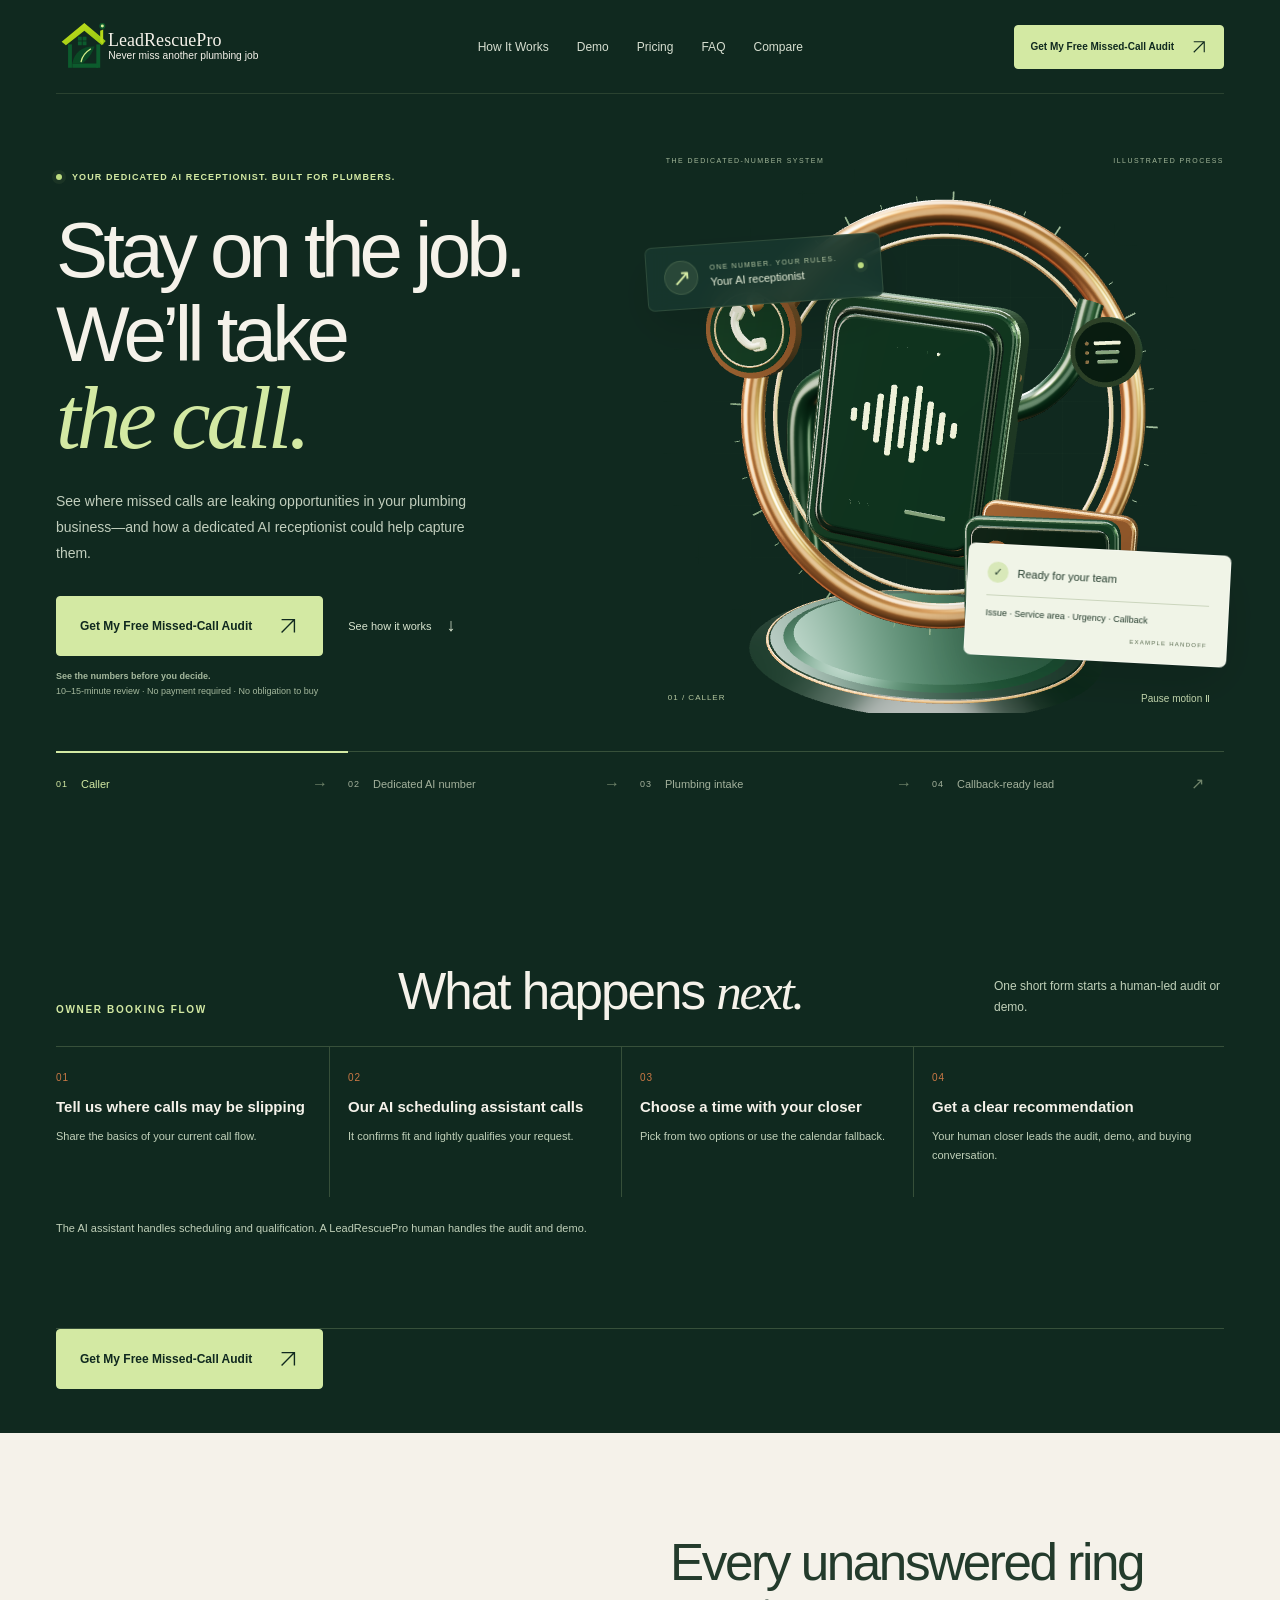
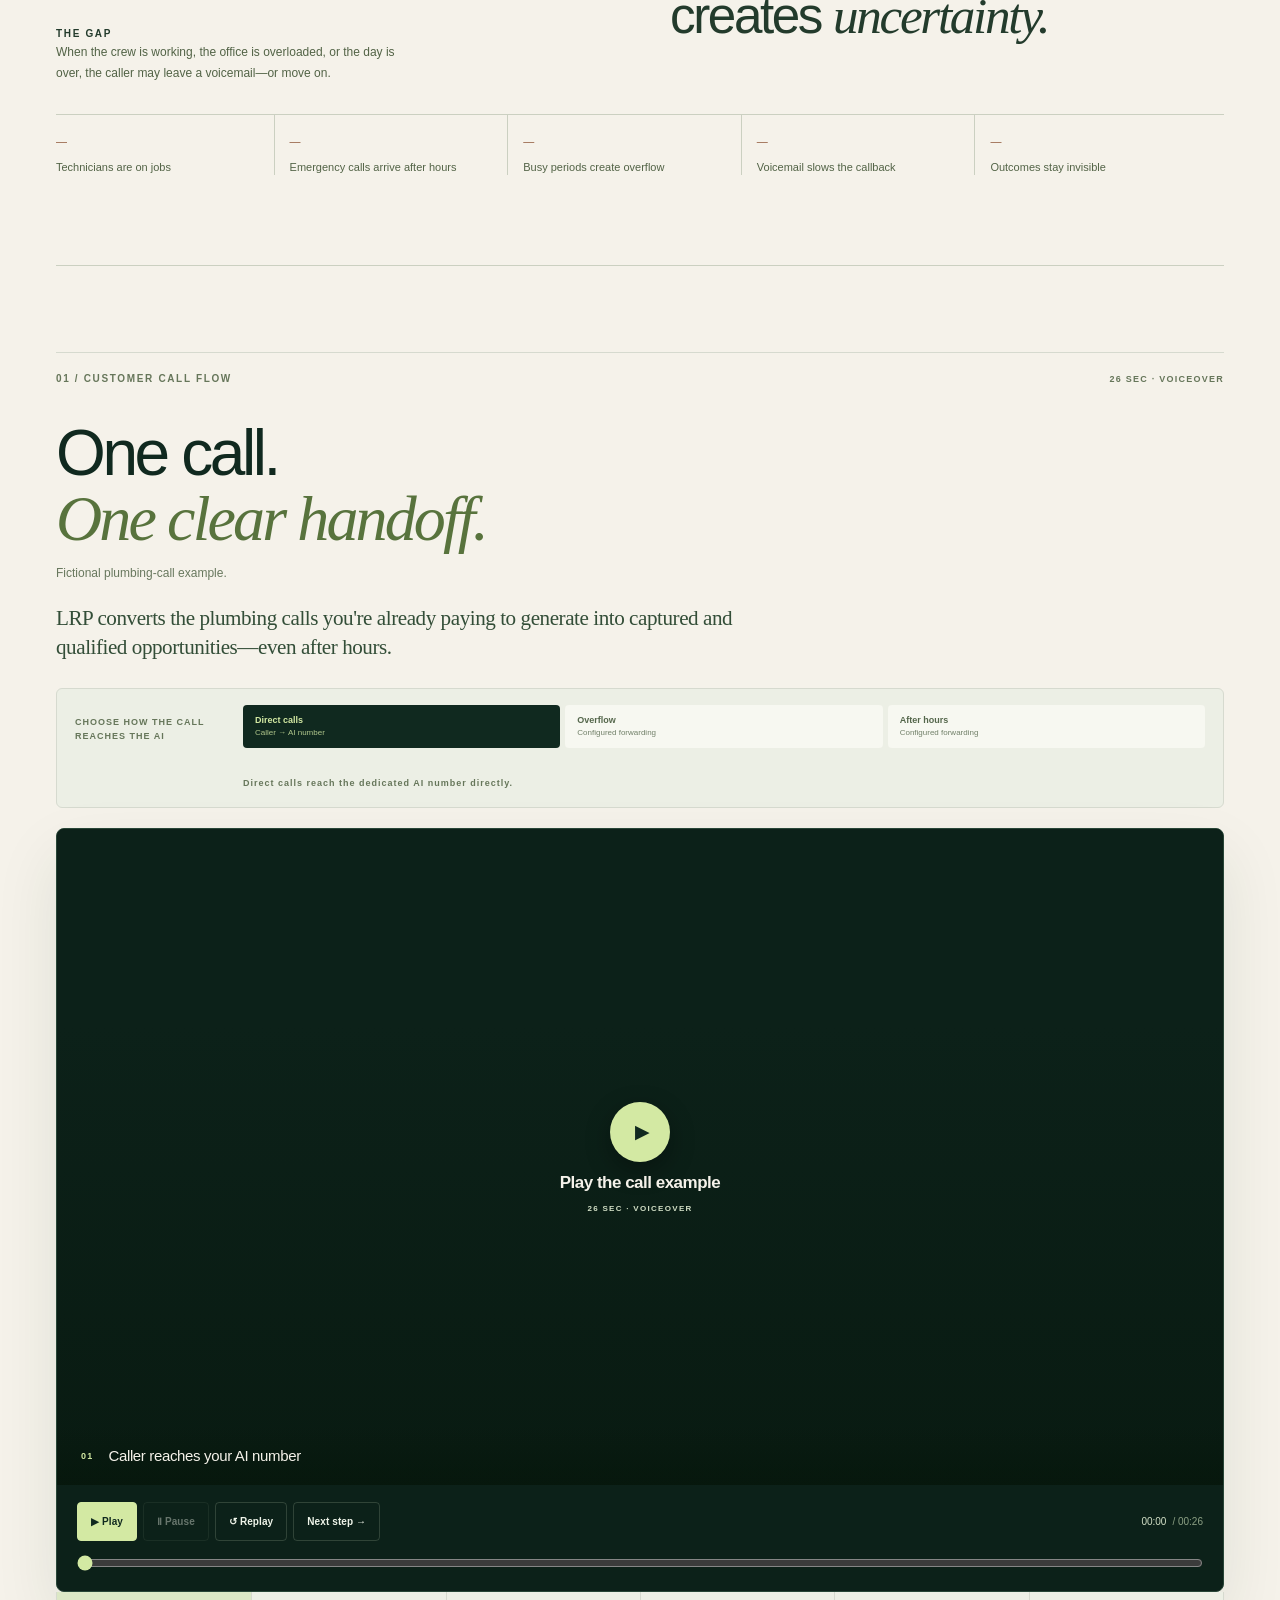
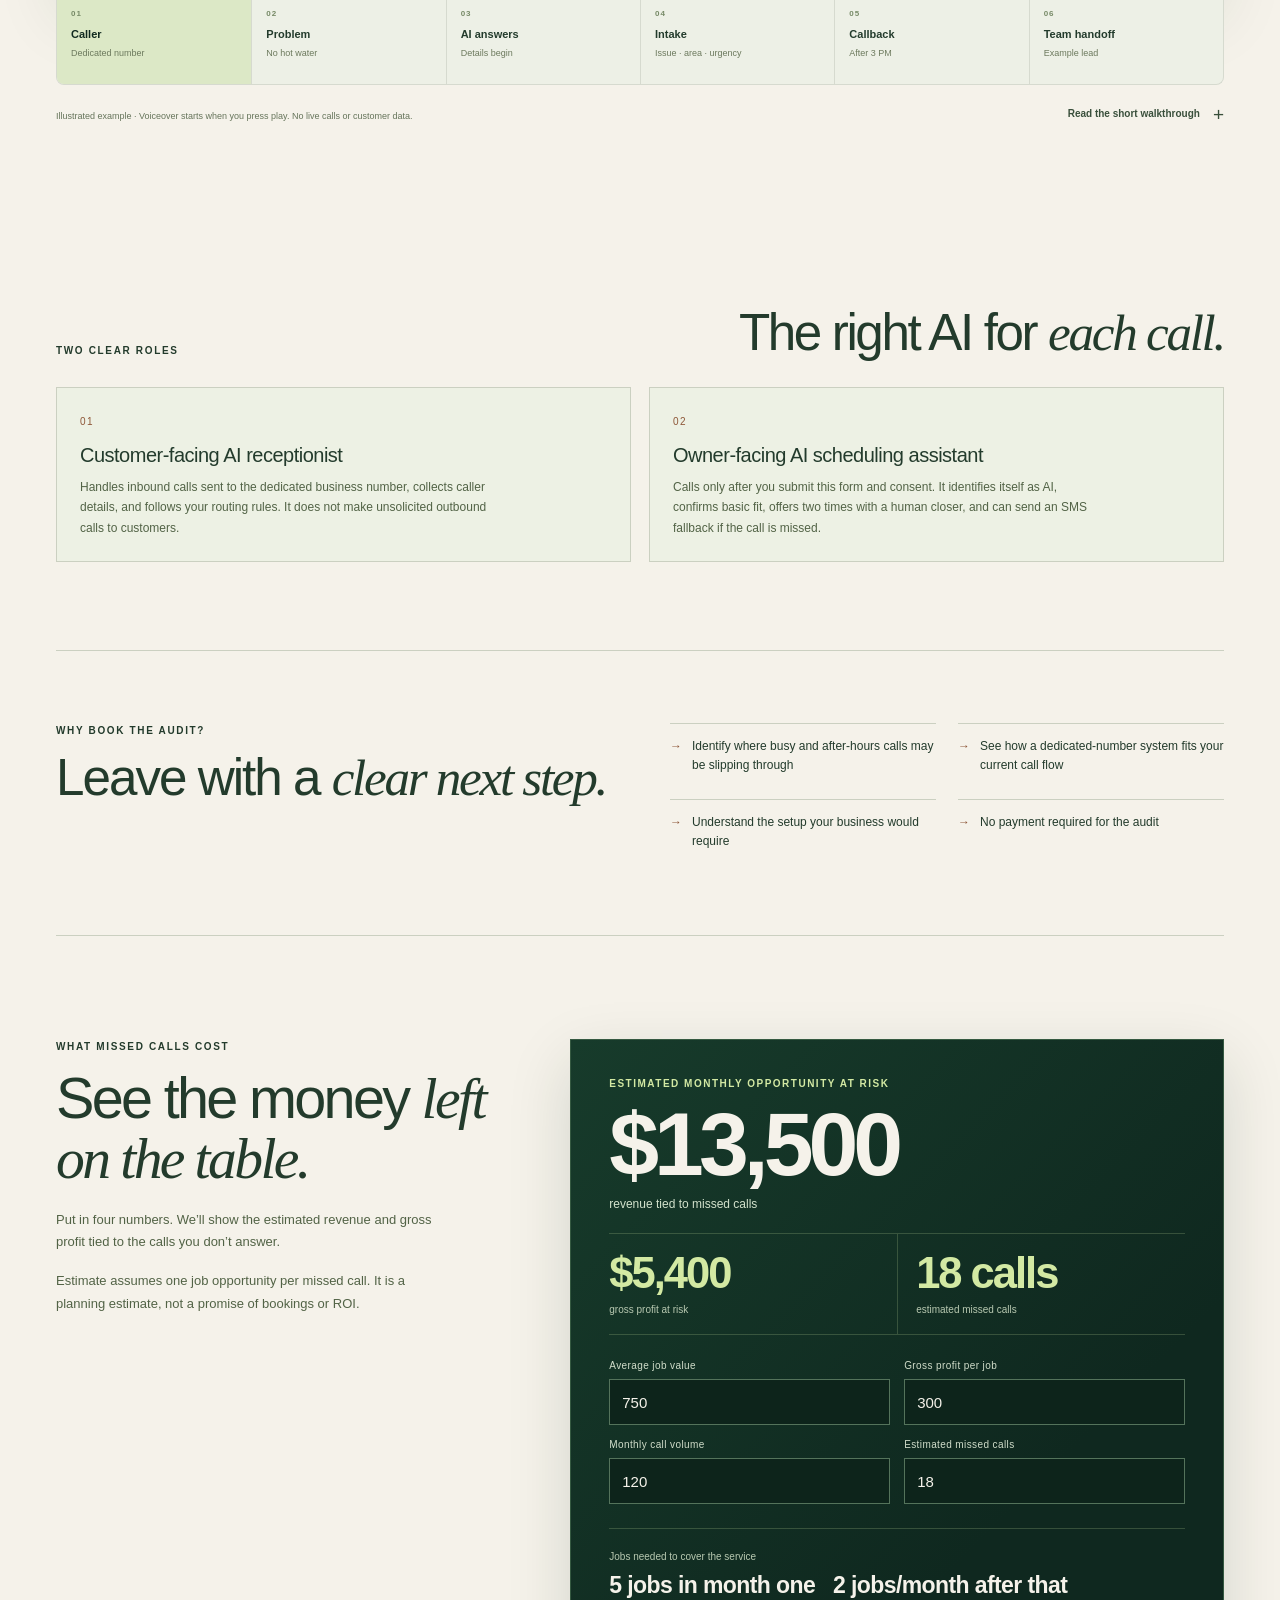
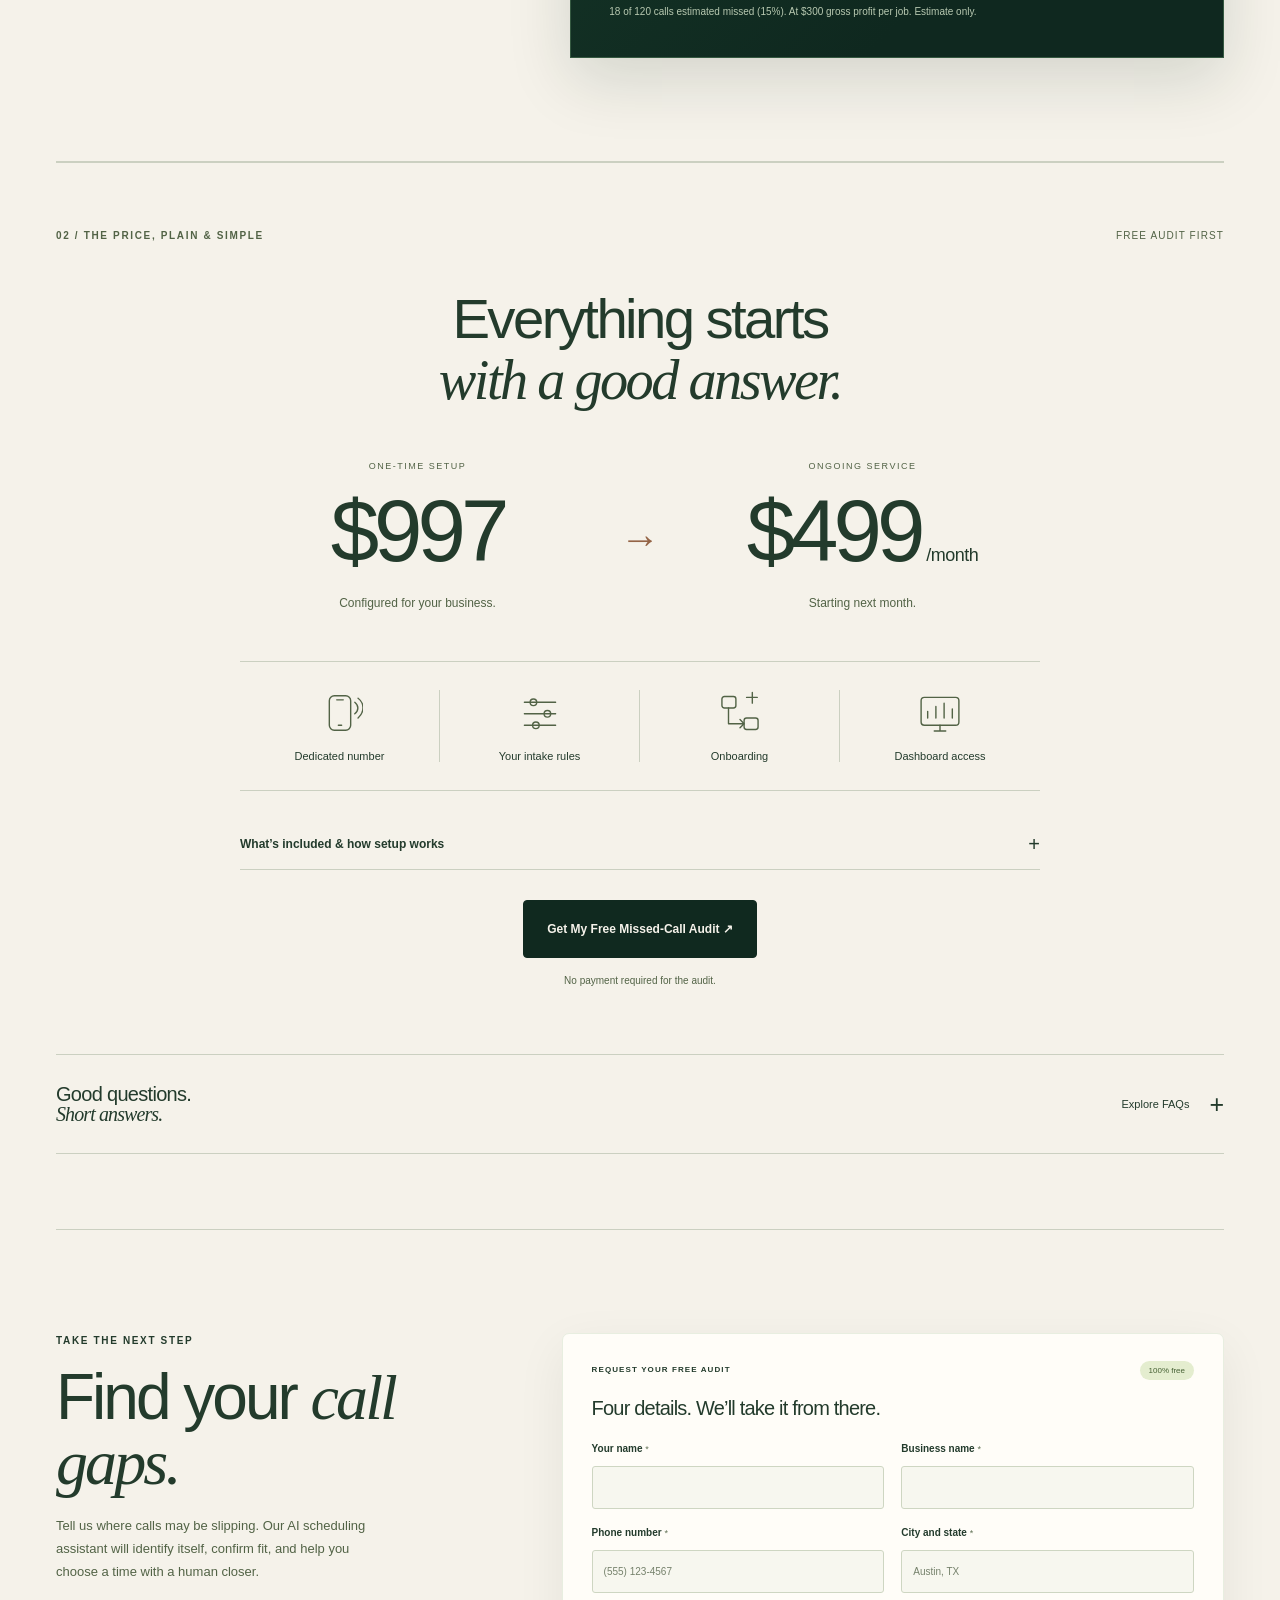
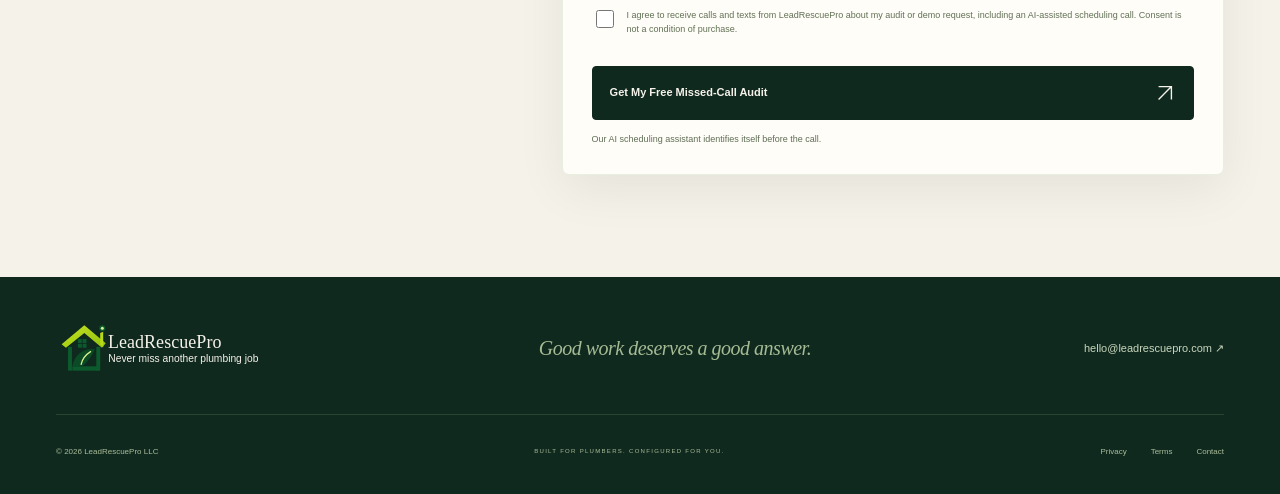
==== commit 83fc4f42: "Publish simplified LeadRescuePro preview" ====
--- a/index.html
+++ b/index.html
@@ -1,10 +1,12 @@
 <!doctype html>
-<html lang="en"><head><meta charset="utf-8"><meta name="viewport" content="width=device-width,initial-scale=1"><meta name="robots" content="noindex,nofollow"><meta name="description" content="A dedicated AI receptionist number for your plumbing business. Capture details from direct, campaign, overflow, and after-hours calls. Start with a free audit."><meta name="theme-color" content="#10291f"><title>LeadRescuePro — A dedicated AI number for plumbers</title><link rel="icon" type="image/svg+xml" href="assets/favicon.svg"><link rel="preload" as="font" href="assets/manrope-variable.ttf" type="font/ttf" crossorigin><link rel="stylesheet" href="assets/styles.css"><script src="assets/main.js" defer></script><script type="module" src="assets/funnel.js"></script><link rel="stylesheet" href="assets/visual-story.css"><link rel="stylesheet" href="assets/call-flow-player.css"><script src="assets/call-flow-player.js" defer></script></head><body data-page-source="homepage_visual_v5" class="home-page"><a class="skip-link" href="#main">Skip to content</a><header class="site-header wrap"><a class="brand" href="./" aria-label="LeadRescuePro home"><img class="brand-logo" src="assets/logo-dark.svg" alt="LeadRescuePro" width="210" height="58"></a><nav class="desktop-nav" aria-label="Main navigation"><a href="#how-it-works">How it works</a><a href="#walkthrough">Watch the intro</a><a href="#pricing">Pricing</a></nav><a class="button header-cta" href="free-missed-call-audit/" data-track-event="cta_click">Get My Free Missed-Call Audit <svg viewBox="0 0 24 24" fill="none" aria-hidden="true"><path d="M5 19 19 5M5 5h14v14" stroke="currentColor" stroke-width="1.5"/></svg></a><button class="menu-toggle" aria-label="Open menu" aria-expanded="false" aria-controls="mobile-menu"><span></span><span></span></button><nav id="mobile-menu" aria-label="Mobile navigation" hidden><a href="#how-it-works">How it works</a><a href="#walkthrough">Watch the intro</a><a href="#pricing">Pricing</a><a href="free-missed-call-audit/">Get My Free Missed-Call Audit ↗</a></nav></header><main id="main">
-<section class="hero wrap" aria-labelledby="hero-title"><div class="hero-main"><div class="hero-copy"><p class="eyebrow light"><span class="live-dot"></span> YOUR DEDICATED AI RECEPTIONIST. BUILT FOR PLUMBERS.</p><h1 id="hero-title">Stay on the job.<br>We’ll take<br><em>the call.</em></h1><p class="hero-description">See where missed calls are leaking opportunities in your plumbing business—and how a dedicated AI receptionist could help capture them.</p><div class="hero-actions"><a class="button " href="free-missed-call-audit/" data-track-event="cta_click">Get My Free Missed-Call Audit <svg viewBox="0 0 24 24" fill="none" aria-hidden="true"><path d="M5 19 19 5M5 5h14v14" stroke="currentColor" stroke-width="1.5"/></svg></a><a class="quiet-link" href="#how-it-works">See how it works <span>↓</span></a></div><p class="hero-note">10–15-minute review · No payment required · No obligation to buy</p></div>
+<html lang="en"><head><meta charset="utf-8"><meta name="viewport" content="width=device-width,initial-scale=1"><meta name="robots" content="noindex,nofollow"><meta property="og:type" content="website"><meta property="og:site_name" content="LeadRescuePro"><meta property="og:url" content="https://www.leadrescuepro.com/"><meta property="og:title" content="LeadRescuePro for Plumbers | Dedicated AI Receptionist Number"><meta property="og:description" content="See where missed calls are leaking opportunities in your plumbing business—and how a dedicated AI receptionist could help capture them."><meta property="og:image" content="https://www.leadrescuepro.com/assets/v5/scene-poster.webp"><meta name="twitter:card" content="summary_large_image"><meta name="twitter:title" content="LeadRescuePro for Plumbers | Dedicated AI Receptionist Number"><meta name="twitter:description" content="See the numbers before you decide. Book a free missed-call audit with LeadRescuePro."><meta name="twitter:image" content="https://www.leadrescuepro.com/assets/v5/scene-poster.webp"><meta name="description" content="A dedicated AI receptionist number for your plumbing business. Capture details from direct, campaign, overflow, and after-hours calls. Start with a free audit."><meta name="theme-color" content="#10291f"><title>LeadRescuePro — A dedicated AI number for plumbers</title><link rel="icon" type="image/svg+xml" href="assets/favicon.svg"><link rel="preload" as="font" href="assets/manrope-variable.ttf" type="font/ttf" crossorigin><link rel="stylesheet" href="assets/styles.css"><script src="assets/main.js" defer></script><script type="module" src="assets/funnel.js"></script><link rel="stylesheet" href="assets/visual-story.css"><link rel="stylesheet" href="assets/call-flow-player.css"><script src="assets/call-flow-player.js" defer></script><script src="assets/roi-calculator.js" defer></script></head><body data-page-source="homepage_visual_v5" class="home-page"><a class="skip-link" href="#main">Skip to content</a><header class="site-header wrap"><a class="brand" href="/" aria-label="LeadRescuePro home"><img class="brand-logo" src="assets/logo-dark.svg" alt="LeadRescuePro" width="210" height="58"></a><nav class="desktop-nav" aria-label="Main navigation"><a href="#how-it-works">How It Works</a><a href="#how-it-works">Demo</a><a href="#pricing">Pricing</a><a href="#faq">FAQ</a><a href="#roi">Compare</a></nav><a class="button header-cta" aria-label="Get My Free Missed-Call Audit" href="free-missed-call-audit/" data-track-event="cta_click">Get My Free Missed-Call Audit <svg viewBox="0 0 24 24" fill="none" aria-hidden="true"><path d="M5 19 19 5M5 5h14v14" stroke="currentColor" stroke-width="1.5"/></svg></a><button class="menu-toggle" aria-label="Open menu" aria-expanded="false" aria-controls="mobile-menu"><span></span><span></span></button><nav id="mobile-menu" aria-label="Mobile navigation" hidden><a href="#how-it-works">How It Works</a><a href="#how-it-works">Demo</a><a href="#pricing">Pricing</a><a href="#faq">FAQ</a><a href="#roi">Compare</a><a href="free-missed-call-audit/">Get My Free Missed-Call Audit ↗</a></nav></header><main id="main">
+<section class="hero wrap" aria-labelledby="hero-title"><div class="hero-main"><div class="hero-copy"><p class="eyebrow light"><span class="live-dot"></span> YOUR DEDICATED AI RECEPTIONIST. BUILT FOR PLUMBERS.</p><h1 id="hero-title">Stay on the job.<br>We’ll take<br><em>the call.</em></h1><p class="hero-description">See where missed calls are leaking opportunities in your plumbing business—and how a dedicated AI receptionist could help capture them.</p><div class="hero-actions"><a class="button " aria-label="Get My Free Missed-Call Audit" href="free-missed-call-audit/" data-track-event="cta_click">Get My Free Missed-Call Audit <svg viewBox="0 0 24 24" fill="none" aria-hidden="true"><path d="M5 19 19 5M5 5h14v14" stroke="currentColor" stroke-width="1.5"/></svg></a><a class="quiet-link" href="#how-it-works">See how it works <span>↓</span></a></div><p class="hero-note"><strong>See the numbers before you decide.</strong><br>10–15-minute review · No payment required · No obligation to buy</p></div>
 <div class="hero-art"><div class="orbit-grid" aria-hidden="true"></div><div class="art-caption"><span>THE DEDICATED-NUMBER SYSTEM</span><span>ILLUSTRATED PROCESS</span></div><div id="scene-host" class="scene-host" role="img" aria-label="Illustrated 3D call flow from a caller to a dedicated AI receptionist number, intake, and a callback-ready lead"><img id="scene-poster" src="assets/scene-poster.webp" alt="" width="960" height="900" fetchpriority="high"><div class="scene-text-fallback"><span class="fallback-ring">↗</span><strong>Your dedicated<br>AI number</strong></div></div><div class="scene-label scene-label-input"><span class="label-icon">↗</span><div><small>ONE NUMBER. YOUR RULES.</small><strong>Your AI receptionist</strong></div><span class="live-dot"></span></div><div class="scene-label scene-label-output"><div class="scene-output-title"><span class="check">✓</span><strong>Ready for your team</strong></div><p>Issue · Service area · Urgency · Callback</p><small>EXAMPLE HANDOFF</small></div><div class="scene-controls"><p id="scene-stage-label">01 / CALLER</p><button id="explore-3d" hidden>Explore in 3D ↗</button><button id="motion-toggle" aria-pressed="false" hidden>Pause motion Ⅱ</button><span id="scene-status" role="status"></span></div></div></div>
 <div class="hero-journey" aria-label="The four steps of the call flow"><button class="journey-step is-active" data-stage="0" aria-pressed="true"><span>01</span><strong>Caller</strong><i>→</i></button><button class="journey-step" data-stage="1" aria-pressed="false"><span>02</span><strong>Dedicated AI number</strong><i>→</i></button><button class="journey-step" data-stage="2" aria-pressed="false"><span>03</span><strong>Plumbing intake</strong><i>→</i></button><button class="journey-step" data-stage="3" aria-pressed="false"><span>04</span><strong>Callback-ready lead</strong><i>↗</i></button></div></section>
 <section class="booking-next wrap" aria-labelledby="booking-next-title"><div class="booking-next-head"><p class="eyebrow">OWNER BOOKING FLOW</p><h2 id="booking-next-title">What happens <em>next.</em></h2><p>One short form starts a human-led audit or demo.</p></div><ol class="booking-next-steps"><li><span>01</span><strong>Tell us where calls may be slipping</strong><small>Share the basics of your current call flow.</small></li><li><span>02</span><strong>Our AI scheduling assistant calls</strong><small>It confirms fit and lightly qualifies your request.</small></li><li><span>03</span><strong>Choose a time with your closer</strong><small>Pick from two options or use the calendar fallback.</small></li><li><span>04</span><strong>Get a clear recommendation</strong><small>Your human closer leads the audit, demo, and buying conversation.</small></li></ol><p class="booking-next-note">The AI assistant handles scheduling and qualification. A LeadRescuePro human handles the audit and demo.</p></section>
+<p class="booking-cta wrap"><a class="button" aria-label="Get My Free Missed-Call Audit" href="free-missed-call-audit/" data-track-event="cta_click">Get My Free Missed-Call Audit <svg viewBox="0 0 24 24" fill="none" aria-hidden="true"><path d="M5 19 19 5M5 5h14v14" stroke="currentColor" stroke-width="1.5"/></svg></a></p>
 <div class="light-surface">
+<section class="problem-section wrap" aria-labelledby="problem-title"><div class="problem-head"><p class="eyebrow">THE GAP</p><h2 id="problem-title">Every unanswered ring creates <em>uncertainty.</em></h2><p>When the crew is working, the office is overloaded, or the day is over, the caller may leave a voicemail—or move on.</p></div><ul class="problem-list"><li>Technicians are on jobs</li><li>Emergency calls arrive after hours</li><li>Busy periods create overflow</li><li>Voicemail slows the callback</li><li>Outcomes stay invisible</li></ul></section>
 <section class="v6-explainer wrap" id="how-it-works" aria-labelledby="call-story-title">
   <span class="v6-anchor" id="walkthrough" aria-hidden="true"></span>
   <div class="v6-story-heading"><span class="eyebrow">01 / CUSTOMER CALL FLOW</span><span>26 SEC · VOICEOVER</span></div>
@@ -22,8 +24,8 @@
   </div>
   <div class="call-flow-player" data-call-flow-player data-started="false" data-playing="false">
     <div class="call-flow-video-wrap">
-      <video class="call-flow-video call-flow-video-desktop" data-call-flow-video data-variant="desktop" preload="none" playsinline poster="assets/call-flow-explainer-poster.webp" aria-describedby="call-flow-status"><source src="assets/call-flow-explainer.mp4" type="video/mp4"><track kind="captions" srclang="en" label="English" src="assets/call-flow-explainer.vtt">Your browser cannot play this narrated call example.</video>
-      <video class="call-flow-video call-flow-video-mobile" data-call-flow-video data-variant="mobile" preload="none" playsinline poster="assets/call-flow-explainer-mobile-poster.webp" aria-describedby="call-flow-status"><source src="assets/call-flow-explainer-mobile.mp4" type="video/mp4"><track kind="captions" srclang="en" label="English" src="assets/call-flow-explainer.vtt">Your browser cannot play this narrated call example.</video>
+      <video class="call-flow-video call-flow-video-desktop" data-call-flow-video data-variant="desktop" preload="none" playsinline poster="/assets/v5/call-flow-explainer-poster.webp" aria-describedby="call-flow-status"><source src="assets/call-flow-explainer.mp4" type="video/mp4"><track kind="captions" srclang="en" label="English" src="assets/call-flow-explainer.vtt">Your browser cannot play this narrated call example.</video>
+      <video class="call-flow-video call-flow-video-mobile" data-call-flow-video data-variant="mobile" preload="none" playsinline poster="/assets/v5/call-flow-explainer-mobile-poster.webp" aria-describedby="call-flow-status"><source src="assets/call-flow-explainer-mobile.mp4" type="video/mp4"><track kind="captions" srclang="en" label="English" src="assets/call-flow-explainer.vtt">Your browser cannot play this narrated call example.</video>
       <button class="call-flow-start" type="button" data-call-flow-start aria-label="Play the 26-second narrated call example"><span aria-hidden="true">▶</span><strong>Play the call example</strong><small>26 SEC · VOICEOVER</small></button>
       <div class="call-flow-stage" aria-hidden="true"><span data-call-flow-stage>01</span><strong data-call-flow-title>Caller reaches your AI number</strong></div>
     </div>
@@ -41,8 +43,10 @@
   <div class="call-flow-foot"><p id="call-flow-status" role="status" aria-live="polite">Illustrated example · Voiceover starts when you press play.</p><details class="call-flow-transcript"><summary>Read the short walkthrough</summary><p>A homeowner calls the dedicated AI number about no hot water. The AI collects the issue, service area, urgency, and callback preference, then prepares an example lead for your team. Direct calls reach the number directly; overflow and after-hours examples require configured forwarding.</p></details></div>
   <noscript><p class="v6-no-script">Caller → dedicated AI number → No hot water → issue, area, urgency, and callback preference → example lead for your team.</p></noscript>
 </section>
+<section class="roles-section wrap" aria-labelledby="roles-title"><div class="roles-head"><p class="eyebrow">TWO CLEAR ROLES</p><h2 id="roles-title">The right AI for <em>each call.</em></h2></div><div class="roles-grid"><article><span class="role-number">01</span><h3>Customer-facing AI receptionist</h3><p>Handles inbound calls sent to the dedicated business number, collects caller details, and follows your routing rules. It does not make unsolicited outbound calls to customers.</p></article><article><span class="role-number">02</span><h3>Owner-facing AI scheduling assistant</h3><p>Calls only after you submit this form and consent. It identifies itself as AI, confirms basic fit, offers two times with a human closer, and can send an SMS fallback if the call is missed.</p></article></div></section>
 <section class="audit-reasons wrap" aria-labelledby="audit-reasons-title"><div><p class="eyebrow">WHY BOOK THE AUDIT?</p><h2 id="audit-reasons-title">Leave with a <em>clear next step.</em></h2></div><ul><li>Identify where busy and after-hours calls may be slipping through</li><li>See how a dedicated-number system fits your current call flow</li><li>Understand the setup your business would require</li><li>No payment required for the audit</li></ul></section>
-<section class="v5-price-section wrap" id="pricing" aria-labelledby="v5-price-title"><div class="v5-section-label"><span class="eyebrow">02 / THE PRICE, PLAIN &amp; SIMPLE</span><span>FREE AUDIT FIRST</span></div><h2 id="v5-price-title">Everything starts<br><em>with a good answer.</em></h2><div class="v5-prices"><div><span>ONE-TIME SETUP</span><strong>$997</strong><p>Configured for your business.</p></div><span class="v5-price-arrow" aria-hidden="true">→</span><div><span>ONGOING SERVICE</span><strong>$499<small>/month</small></strong><p>Starting next month.</p></div></div><div class="v5-inclusions"><div><svg viewBox="0 0 56 56" fill="none" stroke="currentColor" stroke-width="1.7" stroke-linecap="round" stroke-linejoin="round" aria-hidden="true"><rect x="15" y="7" width="26" height="42" rx="6"/><path d="M24 12h8M26 43h4M46 15c5 4 5 10 0 14M50 10c8 6 8 17 0 24"/></svg><span>Dedicated number</span></div><div><svg viewBox="0 0 56 56" fill="none" stroke="currentColor" stroke-width="1.7" stroke-linecap="round" stroke-linejoin="round" aria-hidden="true"><path d="M9 15h38M9 29h38M9 43h38"/><circle cx="20" cy="15" r="4"/><circle cx="37" cy="29" r="4"/><circle cx="23" cy="43" r="4"/></svg><span>Your intake rules</span></div><div><svg viewBox="0 0 56 56" fill="none" stroke="currentColor" stroke-width="1.7" stroke-linecap="round" stroke-linejoin="round" aria-hidden="true"><rect x="6" y="8" width="17" height="14" rx="3"/><rect x="33" y="34" width="17" height="14" rx="3"/><path d="M14 22v19h19M28 36l5 5-5 5M36 9h13M43 3v13"/></svg><span>Onboarding</span></div><div><svg viewBox="0 0 56 56" fill="none" stroke="currentColor" stroke-width="1.7" stroke-linecap="round" stroke-linejoin="round" aria-hidden="true"><rect x="5" y="9" width="46" height="34" rx="4"/><path d="M21 50h14M28 43v7M13 34v-8M23 34V20M33 34V16M43 34V23"/></svg><span>Dashboard access</span></div></div><details class="v5-disclosure"><summary>What’s included &amp; how setup works <span aria-hidden="true">+</span></summary><p>$997 one-time setup, then $499/month starting next month. Includes dedicated-number configuration, plumbing intake, service-area and urgency rules, onboarding, and dashboard access. Selected overflow and after-hours forwarding is configured to suit your phone setup.</p><p>Your team handles callbacks, scheduling, dispatch, and service delivery. The AI does not guarantee booked jobs and is not an emergency dispatch replacement.</p></details><a class="button button-dark" href="free-missed-call-audit/" data-track-event="cta_click">Get My Free Missed-Call Audit ↗</a><p class="v5-price-note">No payment required for the audit.</p></section>
-<section class="v5-faq wrap"><details class="v5-faq-outer"><summary><span>Good questions.<br><em>Short answers.</em></span><span class="v5-faq-open">Explore FAQs <b aria-hidden="true">+</b></span></summary><div class="faq-list"><details><summary>Is this a separate phone number?<span aria-hidden="true">+</span></summary><p>Yes. Your plumbing business receives a dedicated AI receptionist number. The AI answers calls sent to that number and gathers the details your team needs for follow-up.</p></details><details><summary>Can I keep my current business number?<span aria-hidden="true">+</span></summary><p>Yes. Keep your current number and choose whether to forward selected calls to the dedicated AI number. We review the forwarding options and configuration with you during setup.</p></details><details><summary>Does my office team still take calls?<span aria-hidden="true">+</span></summary><p>That is up to your routing setup. Your office can continue answering the current business line, with selected overflow or after-hours calls forwarded to the AI number. You can also use the dedicated number directly.</p></details><details><summary>How are urgent plumbing calls handled?<span aria-hidden="true">+</span></summary><p>The receptionist captures the issue, location, contact information, and urgency using your intake rules. Your team remains responsible for callbacks, dispatch, and the service response. It is not an emergency dispatch replacement.</p></details><details><summary>Can I choose the jobs and areas we cover?<span aria-hidden="true">+</span></summary><p>Yes. We configure your service areas, accepted plumbing jobs, intake questions, and handoff preferences. Callers are qualified against the rules you provide.</p></details><details><summary>What does the free audit include?<span aria-hidden="true">+</span></summary><p>We review how your business currently receives calls, where missed or after-hours calls may be slipping through, and where a dedicated AI receptionist number could fit. We explain setup if the service looks suitable.</p></details></div></details></section>
+<section class="roi-section wrap" id="roi" aria-labelledby="roi-title"><div class="roi-copy"><p class="eyebrow">WHAT MISSED CALLS COST</p><h2 id="roi-title">See the money <em>left on the table.</em></h2><p class="roi-lede">Put in four numbers. We’ll show the estimated revenue and gross profit tied to the calls you don’t answer.</p><p class="roi-note">Estimate assumes one job opportunity per missed call. It is a planning estimate, not a promise of bookings or ROI.</p></div><div class="roi-card"><div class="roi-loss-head"><span>ESTIMATED MONTHLY OPPORTUNITY AT RISK</span><strong data-roi-output="revenueRisk">$13,500</strong><b>revenue tied to missed calls</b></div><div class="roi-loss-grid" aria-live="polite"><div><strong data-roi-output="grossProfitRisk">$5,400</strong><span>gross profit at risk</span></div><div><strong data-roi-output="missedSummary">18 calls</strong><span>estimated missed calls</span></div></div><div class="roi-grid"><label>Average job value<input data-roi-input="jobValue" type="number" min="0" step="50" value="750" inputmode="decimal"></label><label>Gross profit per job<input data-roi-input="grossProfit" type="number" min="0" step="25" value="300" inputmode="decimal"></label><label>Monthly call volume<input data-roi-input="callVolume" type="number" min="0" step="5" value="120" inputmode="numeric"></label><label>Estimated missed calls<input data-roi-input="missedCalls" type="number" min="0" step="1" value="18" inputmode="numeric"></label></div><div class="roi-result" aria-live="polite"><span>Jobs needed to cover the service</span><strong data-roi-output="firstMonth">5 jobs in month one</strong><strong data-roi-output="ongoing">2 jobs/month after that</strong><small data-roi-output="context">18 of 120 calls estimated missed. Enter your own numbers above.</small></div></div></section>
+<section class="v5-price-section wrap" id="pricing" aria-labelledby="v5-price-title"><div class="v5-section-label"><span class="eyebrow">02 / THE PRICE, PLAIN &amp; SIMPLE</span><span>FREE AUDIT FIRST</span></div><h2 id="v5-price-title">Everything starts<br><em>with a good answer.</em></h2><div class="v5-prices"><div><span>ONE-TIME SETUP</span><strong>$997</strong><p>Configured for your business.</p></div><span class="v5-price-arrow" aria-hidden="true">→</span><div><span>ONGOING SERVICE</span><strong>$499<small>/month</small></strong><p>Starting next month.</p></div></div><div class="v5-inclusions"><div><svg viewBox="0 0 56 56" fill="none" stroke="currentColor" stroke-width="1.7" stroke-linecap="round" stroke-linejoin="round" aria-hidden="true"><rect x="15" y="7" width="26" height="42" rx="6"/><path d="M24 12h8M26 43h4M46 15c5 4 5 10 0 14M50 10c8 6 8 17 0 24"/></svg><span>Dedicated number</span></div><div><svg viewBox="0 0 56 56" fill="none" stroke="currentColor" stroke-width="1.7" stroke-linecap="round" stroke-linejoin="round" aria-hidden="true"><path d="M9 15h38M9 29h38M9 43h38"/><circle cx="20" cy="15" r="4"/><circle cx="37" cy="29" r="4"/><circle cx="23" cy="43" r="4"/></svg><span>Your intake rules</span></div><div><svg viewBox="0 0 56 56" fill="none" stroke="currentColor" stroke-width="1.7" stroke-linecap="round" stroke-linejoin="round" aria-hidden="true"><rect x="6" y="8" width="17" height="14" rx="3"/><rect x="33" y="34" width="17" height="14" rx="3"/><path d="M14 22v19h19M28 36l5 5-5 5M36 9h13M43 3v13"/></svg><span>Onboarding</span></div><div><svg viewBox="0 0 56 56" fill="none" stroke="currentColor" stroke-width="1.7" stroke-linecap="round" stroke-linejoin="round" aria-hidden="true"><rect x="5" y="9" width="46" height="34" rx="4"/><path d="M21 50h14M28 43v7M13 34v-8M23 34V20M33 34V16M43 34V23"/></svg><span>Dashboard access</span></div></div><details class="v5-disclosure"><summary>What’s included &amp; how setup works <span aria-hidden="true">+</span></summary><p>$997 one-time setup, then $499/month starting next month. Includes dedicated-number configuration, plumbing intake, service-area and urgency rules, onboarding, and dashboard access. Selected overflow and after-hours forwarding is configured to suit your phone setup.</p><p>Your team handles callbacks, scheduling, dispatch, and service delivery. The AI does not guarantee booked jobs and is not an emergency dispatch replacement.</p></details><a class="button button-dark" aria-label="Get My Free Missed-Call Audit" href="free-missed-call-audit/" data-track-event="cta_click">Get My Free Missed-Call Audit ↗</a><p class="v5-price-note">No payment required for the audit.</p></section>
+<section class="v5-faq wrap" id="faq"><details class="v5-faq-outer"><summary><span>Good questions.<br><em>Short answers.</em></span><span class="v5-faq-open">Explore FAQs <b aria-hidden="true">+</b></span></summary><div class="faq-list"><details><summary>Is this a separate phone number?<span aria-hidden="true">+</span></summary><p>Yes. Your plumbing business receives a dedicated AI receptionist number. The AI answers calls sent to that number and gathers the details your team needs for follow-up.</p></details><details><summary>Can I keep my current business number?<span aria-hidden="true">+</span></summary><p>Yes. Keep your current number and choose whether to forward selected calls to the dedicated AI number. We review the forwarding options and configuration with you during setup.</p></details><details><summary>Does my office team still take calls?<span aria-hidden="true">+</span></summary><p>That is up to your routing setup. Your office can continue answering the current business line, with selected overflow or after-hours calls forwarded to the AI number. You can also use the dedicated number directly.</p></details><details><summary>How are urgent plumbing calls handled?<span aria-hidden="true">+</span></summary><p>The receptionist captures the issue, location, contact information, and urgency using your intake rules. Your team remains responsible for callbacks, dispatch, and the service response. It is not an emergency dispatch replacement.</p></details><details><summary>Can I choose the jobs and areas we cover?<span aria-hidden="true">+</span></summary><p>Yes. We configure your service areas, accepted plumbing jobs, intake questions, and handoff preferences. Callers are qualified against the rules you provide.</p></details><details><summary>What does the free audit include?<span aria-hidden="true">+</span></summary><p>We review how your business currently receives calls, where missed or after-hours calls may be slipping through, and where a dedicated AI receptionist number could fit. We explain setup if the service looks suitable.</p></details></div></details></section>
 
-<section class="audit-cta-section wrap" id="request-audit" aria-labelledby="request-audit-title"><div class="audit-cta-copy"><p class="eyebrow">TAKE THE NEXT STEP</p><h2 id="request-audit-title">Find your <em>call gaps.</em></h2><p>Tell us where calls may be slipping. Our AI scheduling assistant will identify itself, confirm fit, and help you choose a time with a human closer.</p></div><form id="audit-form" class="audit-form" action="/api/marketing/leads/intake" method="post" data-lead-form data-form-name="free_missed_call_audit" data-source="homepage_visual_v5" data-status-id="form-status" data-next="free-missed-call-audit/thank-you/" novalidate><input type="hidden" name="form_name" value="free_missed_call_audit"><input type="hidden" name="source" value="homepage_visual_v5"><div class="honeypot" aria-hidden="true"><label for="_gotcha">Leave this blank</label><input name="_gotcha" id="_gotcha" tabindex="-1" autocomplete="off"></div><div class="form-heading"><span class="eyebrow">REQUEST YOUR FREE AUDIT</span><span class="free-tag">100% free</span></div><p class="form-intro">A few details. A useful conversation.</p><p class="preview-note" data-preview-note hidden></p><div class="form-grid"><div class="field"><label for="home-name">Your name <span aria-hidden="true">*</span></label><input id="home-name" name="name" type="text" autocomplete="name" required aria-describedby="home-name-error"><span class="field-error" id="home-name-error"></span></div><div class="field"><label for="home-business_name">Business name <span aria-hidden="true">*</span></label><input id="home-business_name" name="business_name" type="text" autocomplete="organization" required aria-describedby="home-business_name-error"><span class="field-error" id="home-business_name-error"></span></div><div class="field"><label for="home-phone">Phone number <span aria-hidden="true">*</span></label><input id="home-phone" name="phone" type="tel" autocomplete="tel" required aria-describedby="home-phone-error" placeholder="(555) 123-4567"><span class="field-error" id="home-phone-error"></span></div><div class="field"><label for="home-city_state">City and state <span aria-hidden="true">*</span></label><input id="home-city_state" name="city_state" type="text" autocomplete="address-level2" required aria-describedby="home-city_state-error" placeholder="Austin, TX"><span class="field-error" id="home-city_state-error"></span></div><div class="field span-two"><label for="home-website_or_gbp">Website or Google Business Profile <span>(optional)</span></label><input id="home-website_or_gbp" name="website_or_gbp" type="url" inputmode="url" placeholder="https://yourplumbingcompany.com" aria-describedby="home-website_or_gbp-error"><span class="field-error" id="home-website_or_gbp-error"></span></div><div class="field"><label for="home-email">Email address <span>(optional)</span></label><input id="home-email" name="email" type="email" autocomplete="email" placeholder="you@company.com" aria-describedby="home-email-error"><span class="field-error" id="home-email-error"></span></div><div class="field"><label for="home-missed_calls">Do you miss calls when busy or after hours? <span aria-hidden="true">*</span></label><select id="home-missed_calls" name="missed_calls" required aria-describedby="home-missed_calls-error"><option value="">Select an answer</option><option value="yes">Yes</option><option value="no">No</option><option value="not_sure">Not sure</option></select><span class="field-error" id="home-missed_calls-error"></span></div><div class="field span-two"><label for="home-best_time">How should we follow up? <span aria-hidden="true">*</span></label><select id="home-best_time" name="best_time" required aria-describedby="home-best_time-error"><option value="">Choose one</option><option value="call_shortly">Call me shortly after I submit</option><option value="schedule_time">I prefer to schedule a time</option></select><span class="field-error" id="home-best_time-error"></span></div><div class="field span-two consent-field"><label class="consent-check" for="home-contact_consent"><input id="home-contact_consent" name="contact_consent" type="checkbox" value="yes" required aria-describedby="home-contact_consent-error"><span>I agree to receive calls and texts from LeadRescuePro about my audit or demo request, including an AI-assisted scheduling call. Consent is not a condition of purchase.</span></label><span class="field-error" id="home-contact_consent-error"></span></div></div><button class="button button-dark full" type="submit">Get My Free Missed-Call Audit <svg viewBox="0 0 24 24" fill="none" aria-hidden="true"><path d="M5 19 19 5M5 5h14v14" stroke="currentColor" stroke-width="1.5"/></svg></button><p class="consent">Our AI scheduling assistant identifies itself before the call.</p><p id="form-status" class="form-status" role="status" aria-live="polite"></p><noscript><p class="form-status">Please enable JavaScript to submit this form, or call (307) 400-7443.</p></noscript></form></section></div></main><footer class="site-footer wrap"><div class="footer-main"><a class="brand" href="./" aria-label="LeadRescuePro home"><img class="brand-logo" src="assets/logo-dark.svg" alt="LeadRescuePro" width="210" height="58"></a><p>Good work deserves a good answer.</p><a href="mailto:hello@leadrescuepro.com">hello@leadrescuepro.com ↗</a></div><div class="footer-base"><span>© <span data-year>2026</span> LeadRescuePro LLC</span><span>BUILT FOR PLUMBERS. CONFIGURED FOR YOU.</span><nav aria-label="Legal"><a href="https://www.leadrescuepro.com/privacy/">Privacy</a><a href="https://www.leadrescuepro.com/terms/">Terms</a><a href="https://www.leadrescuepro.com/contact/">Contact</a></nav></div></footer></body></html>
+<section class="audit-cta-section wrap" id="request-audit" aria-labelledby="request-audit-title"><div class="audit-cta-copy"><p class="eyebrow">TAKE THE NEXT STEP</p><h2 id="request-audit-title">Find your <em>call gaps.</em></h2><p>Tell us where calls may be slipping. Our AI scheduling assistant will identify itself, confirm fit, and help you choose a time with a human closer.</p></div><form id="audit-form" class="audit-form" action="/api/marketing/leads/intake" method="post" data-lead-form data-form-name="free_missed_call_audit" data-source="homepage_visual_v5" data-form-start-event="audit_form_start" data-status-id="form-status" data-next="free-missed-call-audit/thank-you/" novalidate><input type="hidden" name="form_name" value="free_missed_call_audit"><input type="hidden" name="source" value="homepage_visual_v5"><div class="honeypot" aria-hidden="true"><label for="_gotcha">Leave this blank</label><input name="_gotcha" id="_gotcha" tabindex="-1" autocomplete="off"></div><div class="form-heading"><span class="eyebrow">REQUEST YOUR FREE AUDIT</span><span class="free-tag">100% free</span></div><p class="form-intro">Four details. We’ll take it from there.</p><p class="preview-note" data-preview-note hidden></p><input type="hidden" name="missed_calls" value="not_sure"><input type="hidden" name="best_time" value="call_shortly"><input type="hidden" name="website_or_gbp" value=""><input type="hidden" name="email" value=""><div class="form-grid"><div class="field"><label for="home-name">Your name <span aria-hidden="true">*</span></label><input id="home-name" name="name" type="text" autocomplete="name" required aria-describedby="home-name-error"><span class="field-error" id="home-name-error"></span></div><div class="field"><label for="home-business_name">Business name <span aria-hidden="true">*</span></label><input id="home-business_name" name="business_name" type="text" autocomplete="organization" required aria-describedby="home-business_name-error"><span class="field-error" id="home-business_name-error"></span></div><div class="field"><label for="home-phone">Phone number <span aria-hidden="true">*</span></label><input id="home-phone" name="phone" type="tel" autocomplete="tel" required aria-describedby="home-phone-error" placeholder="(555) 123-4567"><span class="field-error" id="home-phone-error"></span></div><div class="field"><label for="home-city_state">City and state <span aria-hidden="true">*</span></label><input id="home-city_state" name="city_state" type="text" autocomplete="address-level2" required aria-describedby="home-city_state-error" placeholder="Austin, TX"><span class="field-error" id="home-city_state-error"></span></div><div class="field span-two consent-field"><label class="consent-check" for="home-contact_consent"><input id="home-contact_consent" name="contact_consent" type="checkbox" value="yes" required aria-describedby="home-contact_consent-error"><span>I agree to receive calls and texts from LeadRescuePro about my audit or demo request, including an AI-assisted scheduling call. Consent is not a condition of purchase.</span></label><span class="field-error" id="home-contact_consent-error"></span></div></div><button class="button button-dark full" type="submit">Get My Free Missed-Call Audit <svg viewBox="0 0 24 24" fill="none" aria-hidden="true"><path d="M5 19 19 5M5 5h14v14" stroke="currentColor" stroke-width="1.5"/></svg></button><p class="consent">Our AI scheduling assistant identifies itself before the call.</p><p id="form-status" class="form-status" role="status" aria-live="polite"></p><noscript><p class="form-status">Please enable JavaScript to submit this form, or call (307) 400-7443.</p></noscript></form></section></div></main><footer class="site-footer wrap"><div class="footer-main"><a class="brand" href="/" aria-label="LeadRescuePro home"><img class="brand-logo" src="assets/logo-dark.svg" alt="LeadRescuePro" width="210" height="58"></a><p>Good work deserves a good answer.</p><a href="mailto:hello@leadrescuepro.com">hello@leadrescuepro.com ↗</a></div><div class="footer-base"><span>© <span data-year>2026</span> LeadRescuePro LLC</span><span>BUILT FOR PLUMBERS. CONFIGURED FOR YOU.</span><nav aria-label="Legal"><a href="https://www.leadrescuepro.com/privacy/">Privacy</a><a href="https://www.leadrescuepro.com/terms/">Terms</a><a href="https://www.leadrescuepro.com/contact/">Contact</a></nav></div></footer></body></html>
--- a/assets/styles.css
+++ b/assets/styles.css
@@ -1,4 +1,4 @@
-@font-face{font-family:Manrope;src:url('./manrope-variable.ttf') format('truetype');font-weight:200 800;font-display:swap}
+@font-face{font-family:Manrope;src:url('/assets/v5/manrope-variable.ttf') format('truetype');font-weight:200 800;font-display:swap}
 :root{--forest:#10291f;--deep:#0c2119;--ivory:#f5f2ea;--paper:#fcfaf5;--lime:#d3e9a3;--copper:#c97845;--ink:#233b2c;--muted:#63715f;--line:#d6dacf;--max:1320px}*{box-sizing:border-box}html{scroll-behavior:smooth;scroll-padding-top:30px}body{margin:0;background:var(--forest);color:var(--ivory);font-family:Manrope,Arial,sans-serif;-webkit-font-smoothing:antialiased}a{color:inherit;text-decoration:none}button,input,select{font:inherit}button{color:inherit;cursor:pointer}button,a{-webkit-tap-highlight-color:transparent}button:disabled{cursor:wait;opacity:.65}h1,h2,h3,p{margin:0}h1,h2,h3{font-weight:500}h2{font-size:clamp(35px,3.75vw,57px);letter-spacing:-2.4px;line-height:1.14}p{line-height:1.75}em{font-family:Georgia,'Times New Roman',serif;font-weight:400;letter-spacing:-.045em}button:focus-visible,a:focus-visible,summary:focus-visible,input:focus-visible,select:focus-visible,[tabindex]:focus-visible{outline:3px solid var(--copper);outline-offset:5px}::selection{background:var(--lime);color:var(--forest)}[hidden]{display:none!important}.wrap{max-width:var(--max);width:calc(100% - 112px);margin:auto}.eyebrow{font-size:10px;font-weight:700;letter-spacing:1.65px;line-height:1.6;display:flex;align-items:center;gap:10px}.eyebrow.light{color:var(--lime)}.live-dot{width:6px;height:6px;background:#bddc80;border-radius:50%;display:inline-block;flex-shrink:0;box-shadow:0 0 0 4px #bddc8010}.muted{color:#89947e}.site-header{height:94px;border-bottom:1px solid #d3e9a321;display:flex;justify-content:space-between;align-items:center;gap:30px;position:relative;z-index:10}.brand{display:inline-flex;align-items:center;gap:9px;font-size:25px;font-weight:700;letter-spacing:-1.3px;white-space:nowrap}.brand b{font-weight:400}.brand-symbol{display:inline-grid;place-items:center;background:var(--lime);width:33px;height:33px;border-radius:9px;color:var(--forest)}.brand-symbol svg{width:27px;height:27px}.desktop-nav{display:flex;gap:28px;font-size:12px;color:#d6ded0}.desktop-nav a{padding:12px 0}.desktop-nav a:hover{color:var(--lime)}.button{display:inline-flex;align-items:center;justify-content:space-between;gap:25px;min-height:58px;padding:18px 23px;background:var(--lime);color:var(--forest);border:1px solid var(--lime);border-radius:4px;font-size:12px;line-height:1.5;font-weight:750;transition:background .2s,transform .2s}.button>svg{width:22px;height:22px;flex-shrink:0}.button:hover{transform:translateY(-2px);background:#e4f3c5}.button.header-cta{padding:12px 15px;min-height:44px;font-size:10px;gap:16px}.header-cta svg{width:18px;height:18px}.button-dark{background:var(--forest);border-color:var(--forest);color:var(--ivory)}.button-dark:hover{background:#2b4935}.button.full{display:flex;width:100%}.menu-toggle{display:none}#mobile-menu{display:none}.hero{padding-top:47px}.hero-main{display:grid;grid-template-columns:1.02fr 1fr;gap:0;align-items:center;min-height:610px;padding-bottom:35px}.hero-copy{position:relative;z-index:2;padding-top:13px}.hero .eyebrow{font-size:8px;letter-spacing:1.2px}.hero h1{font-size:clamp(62px,6.1vw,93px);line-height:1.07;letter-spacing:-4.8px;margin:25px 0 25px;white-space:nowrap}.hero h1 em{color:var(--lime);font-size:1.14em;line-height:.95}.hero-description{max-width:433px;color:#c1cebd;font-size:13px;line-height:1.85}.hero-actions{display:flex;align-items:center;gap:25px;margin-top:29px;flex-wrap:wrap}.quiet-link{font-size:11px;color:#d8e4cf;display:inline-flex;gap:15px;align-items:center}.quiet-link span{font-size:18px}.quiet-link:hover{color:var(--lime)}.hero-note{font-size:9px;color:#a4b89d;margin-top:13px}.hero-art{height:575px;position:relative;isolation:isolate}.orbit-grid{position:absolute;inset:0;background-image:linear-gradient(#d3e9a307 1px,transparent 1px),linear-gradient(90deg,#d3e9a307 1px,transparent 1px);background-size:52px 52px;mask-image:radial-gradient(ellipse,#000,transparent 72%)}.art-caption{position:absolute;top:16px;left:20px;right:0;display:flex;justify-content:space-between;gap:15px;font-size:7px;letter-spacing:1.45px;color:#a2b699;z-index:2}.scene-host{position:absolute;inset:8px -30px 3px}.scene-host>canvas{width:100%;height:100%;display:block;position:relative;z-index:1;pointer-events:none}.scene-host>img{width:100%;height:100%;object-fit:contain;position:absolute;inset:0;z-index:1}.scene-text-fallback{position:absolute;inset:60px;display:flex;flex-direction:column;justify-content:center;align-items:center;text-align:center}.scene-text-fallback strong{font-size:28px;line-height:1.3;font-weight:400}.fallback-ring{font-size:90px;border:1px solid #b7d48e;border-radius:50%;width:160px;height:160px;margin-bottom:20px;color:var(--lime);box-shadow:0 0 0 25px #b7d48e08}.has-poster .scene-text-fallback,.scene-ready .scene-text-fallback,.scene-ready #scene-poster{display:none}.scene-label{position:absolute;z-index:3;border:1px solid #d3e9a31f;background:#16372dde;backdrop-filter:blur(12px);box-shadow:0 18px 50px #0002;border-radius:7px;color:#eaf2dc}.scene-label-input{top:99px;left:0;display:flex;align-items:center;gap:12px;padding:14px 17px;transform:rotate(-4deg)}.label-icon{display:grid;place-items:center;background:#d3e9a31a;border:1px solid #d3e9a322;color:var(--lime);width:34px;height:34px;border-radius:50%;font-size:23px}.scene-label small{font-size:7px;letter-spacing:1.25px;display:block;color:#b6c9a5}.scene-label strong{font-size:11px;font-weight:500;display:block;margin-top:5px}.scene-label-input .live-dot{margin-left:9px}.scene-label-output{right:-5px;bottom:55px;padding:17px 19px;transform:rotate(3deg);background:#f0f4e7;color:var(--ink);width:263px;border:1px solid #fff4}.scene-output-title{display:flex;align-items:center;gap:9px}.scene-output-title strong{margin-top:0}.check{display:grid;place-items:center;border-radius:50%;width:21px;height:21px;background:#d8e8b9;font-size:11px}.scene-label-output p{font-size:9px;margin-top:12px;border-top:1px solid #cbd5bd;padding-top:10px;white-space:nowrap}.scene-label-output>small{font-size:6px;color:#67765c;text-align:right;margin-top:10px}.scene-controls{position:absolute;z-index:5;bottom:0;left:22px;right:0;display:flex;align-items:center;gap:12px;min-height:32px}.scene-controls>p{font-size:8px;letter-spacing:1px;color:#b4c69f;margin-right:auto}.scene-controls button{border:0;background:none;color:#c0d3ab;font-size:10px;padding:9px 2px;min-height:36px}.scene-controls button:hover{color:#fff}.scene-controls>span{font-size:9px;color:#b4c69f}.hero-journey{display:grid;grid-template-columns:repeat(4,1fr);border-top:1px solid #d3e9a333;margin-bottom:54px}.journey-step{position:relative;display:flex;align-items:center;gap:13px;padding:22px 20px 16px 0;background:none;border:0;text-align:left;color:#a3b19c}.journey-step>span{font-size:9px;letter-spacing:1px}.journey-step strong{font-size:11px;font-weight:500}.journey-step i{font-style:normal;margin-left:auto;color:#71856b}.journey-step:before{content:'';position:absolute;top:-1px;left:0;width:100%;height:2px;background:transparent;transition:background .3s}.journey-step.is-active{color:var(--lime)}.journey-step.is-active:before{background:var(--lime)}.light-surface{color:var(--ink);background:var(--ivory)}.section{padding-top:99px;padding-bottom:99px}.section-top{display:flex;justify-content:space-between;align-items:center;margin-bottom:30px}.section-side-note{font-size:8px;letter-spacing:1.6px;color:#718164}.section-heading{display:flex;justify-content:space-between;gap:50px;margin-bottom:44px}.section-heading>p{max-width:357px;font-size:12px;color:var(--muted);padding-top:7px}.scenario-tabs{display:grid;grid-template-columns:repeat(3,1fr);border:1px solid var(--line);border-radius:6px 6px 0 0;overflow:hidden;background:#ebece3}.scenario-tabs button{background:transparent;border:0;padding:22px 26px;display:flex;align-items:center;gap:16px;font-size:10px;color:#6c7b61}.scenario-tabs button+button{border-left:1px solid var(--line)}.scenario-tabs button span{flex:1;text-align:left;font-size:12px;color:var(--ink);font-weight:600}.scenario-tabs button[aria-selected=true]{background:#dce7c6;color:var(--forest)}.scenario-panel{display:grid;grid-template-columns:1fr 1fr;align-items:center;gap:65px;padding:43px 48px;background:#f0f0e7;border:1px solid var(--line);border-top:0;border-radius:0 0 6px 6px;min-height:325px}.scenario-panel h3{font-size:32px;line-height:1.2;letter-spacing:-1.2px;margin:15px 0}.scenario-panel>div>p:not(.eyebrow){font-size:12px;color:var(--muted);max-width:420px}.scenario-note{display:block;font-size:10px;color:#657359;margin-top:18px}.routing-node{display:flex;align-items:center;gap:14px;border:1px solid #d4dcc8;border-radius:5px;background:#fafbf4;padding:19px}.node-icon{display:grid;place-items:center;width:34px;height:34px;border-radius:6px;background:#e9eedf;color:#465e37;font-size:23px;flex-shrink:0}.routing-node small{display:block;font-size:7px;font-weight:700;letter-spacing:1px;color:#66765b;margin-bottom:6px}.routing-node strong{display:block;font-size:11px;font-weight:600}.routing-node>.live-dot{margin-left:auto}.routing-connector{height:43px;margin-left:36px;display:flex;gap:22px;align-items:center}.routing-connector>span{height:100%;border-left:1px dashed #9fb584}.routing-connector small{font-size:9px;color:#627257}.routing-destination{background:#e0e9cb;border-color:#c3d0ad}.routing-destination .node-icon{background:var(--forest);color:var(--lime)}.diagram-footnote{font-size:8px;color:#6c7e5d;margin-top:13px;text-align:right}.walkthrough{display:grid;grid-template-columns:1fr 1fr;gap:8%;align-items:center;padding-bottom:15px}.walkthrough h2{font-size:clamp(34px,3.4vw,51px);margin:23px 0}.walkthrough-copy>p:not(.eyebrow){font-size:12px;color:var(--muted);max-width:375px}.video-note{display:block;font-size:10px;color:#6c7b61;margin-top:24px}.video-shell{aspect-ratio:16/10;position:relative;border-radius:7px;overflow:hidden;background:var(--forest);color:var(--ivory)}.video-launch{display:flex;flex-direction:column;justify-content:space-between;position:relative;width:100%;height:100%;padding:25px;background:none;color:var(--ivory);border:1px solid #73925f;border-radius:7px;overflow:hidden;text-align:left}.video-grid{position:absolute;width:370px;height:370px;border:1px solid #d3e9a325;border-radius:50%;left:50%;top:50%;transform:translate(-50%,-50%);box-shadow:0 0 0 45px #d3e9a305,0 0 0 90px #d3e9a304}.video-brand{font-size:12px;font-weight:600;letter-spacing:-.6px;position:relative}.video-center{display:flex;align-items:center;justify-content:center;gap:20px;position:relative;margin:25px 0}.play-circle{display:grid;place-items:center;background:var(--lime);color:var(--forest);width:61px;height:61px;flex-shrink:0;border-radius:50%;font-size:14px;padding-left:4px;transition:transform .2s}.video-launch:hover .play-circle{transform:scale(1.09)}.video-center strong{font-size:26px;font-weight:400;line-height:1.2;letter-spacing:-1px}.video-bottom{display:flex;justify-content:space-between;gap:20px;position:relative;font-size:7px;letter-spacing:1.3px;color:#b7c8a6}.video-shell iframe{border:0;width:100%;height:100%;position:absolute;inset:0}.video-fallback{position:absolute;bottom:0;left:0;right:0;background:var(--deep);font-size:10px;padding:8px 16px;text-align:center}.video-fallback a{text-decoration:underline;text-underline-offset:3px}.craft{display:grid;grid-template-columns:1fr 1fr;gap:8%;align-items:center}.craft-photo{position:relative;height:570px;border-radius:6px;overflow:hidden;background:var(--deep)}.craft-photo>img{position:absolute;width:100%;height:100%;object-fit:cover;object-position:55% center}.craft-photo:after{content:'';position:absolute;inset:50% 0 0;background:linear-gradient(transparent,#061910d9)}.craft-caption{position:absolute;bottom:29px;left:29px;right:29px;color:var(--ivory);z-index:1;display:flex;justify-content:space-between;align-items:end;font-size:9px;letter-spacing:1.4px;line-height:1.8}.craft-caption>span:last-child{font-size:48px;line-height:1}.craft-copy h2{margin:22px 0;font-size:clamp(37px,3.6vw,54px)}.craft-copy>p:not(.eyebrow){font-size:12px;color:var(--muted);max-width:376px;margin-bottom:28px}.detail-line{display:flex;gap:24px;border-top:1px solid var(--line);padding:18px 0}.detail-line>span{font-size:9px;color:#758268;padding-top:4px}.detail-line h3{font-size:13px;font-weight:650;margin-bottom:6px}.detail-line p{font-size:11px;color:#607157;max-width:385px}.handoff-section{background:#e4e9da;border-top:1px solid #d9dfce;border-bottom:1px solid #d9dfce}.handoff{display:grid;grid-template-columns:1fr 1fr;align-items:center;gap:8%}.handoff h2{margin:23px 0}.handoff>div>p:not(.eyebrow){font-size:12px;color:var(--muted);max-width:375px}.responsibility{display:flex;gap:17px;align-items:center;margin-top:25px}.responsibility>span{width:38px;height:38px;display:grid;place-items:center;border:1px solid #b5c3a3;border-radius:50%;font-size:24px}.responsibility>p{font-size:11px;color:#6c795f}.responsibility strong{font-weight:550;color:var(--ink)}.lead-summary{position:relative;transform:rotate(-2deg);border:1px solid #fff;background:var(--paper);border-radius:7px;padding:27px 32px;box-shadow:0 18px 45px #2135210b}.lead-summary>header{display:flex;justify-content:space-between;align-items:center;gap:10px}.lead-summary .eyebrow{font-size:8px;letter-spacing:1.1px}.summary-tag{font-size:8px;background:#e7eedb;border-radius:20px;padding:7px 10px;color:#566c45}.quote-mark{font-family:Georgia,serif;position:absolute;top:57px;right:38px;color:#d5dfc4;font-size:80px;line-height:1}.lead-summary h3{position:relative;font-size:30px;letter-spacing:-1.2px;line-height:1.2;margin:31px 0 22px}.lead-summary dl{margin:0}.lead-summary dl>div{display:flex;justify-content:space-between;gap:15px;border-top:1px solid #dde2d2;padding:14px 0;font-size:10px}.lead-summary dt{color:#6a785f}.lead-summary dd{margin:0;text-align:right}.lead-summary dd>span{color:#638536;margin-left:6px}.lead-summary>footer{display:flex;align-items:center;gap:8px;border-top:1px solid #dde2d2;padding-top:18px;font-size:8px}.lead-summary>footer small{margin-left:auto;font-size:7px;color:#6a785f}.lead-summary .live-dot{width:5px;height:5px;background:#7f9e4f}.pricing{display:grid;grid-template-columns:1fr 1fr;gap:8%;align-items:center}.pricing-copy h2{margin:24px 0;font-size:clamp(35px,3.4vw,52px)}.pricing-copy>p:not(.eyebrow){max-width:375px;font-size:12px;color:var(--muted);margin-bottom:31px}.price-breakdown{display:flex;align-items:flex-start;gap:18px;margin:22px 0}.price-breakdown>span{font-size:9px;margin-top:4px;border:1px solid #cbd4bd;width:25px;height:25px;display:grid;place-items:center;border-radius:50%}.price-breakdown>p{font-size:11px;color:#68755d}.price-breakdown strong{font-size:12px;color:var(--ink);font-weight:650}.price-card{border:1px solid #c6d1b7;border-radius:7px;background:#eaf0de;padding:29px 32px}.price-card-top{display:flex;align-items:center;justify-content:space-between}.price-card-top>span:last-child{font-size:30px}.price-card .eyebrow{font-size:9px}.price{display:flex;gap:14px;align-items:baseline;line-height:1;margin-top:23px}.price strong{font-size:72px;font-weight:500;letter-spacing:-4.5px}.price>span{font-size:12px;color:#67775a}.price-timing{font-size:10px;color:#5d6e51;margin:16px 0 23px;border-bottom:1px solid #cbd6bc;padding-bottom:22px}.price-card ul{list-style:none;padding:0;margin:0 0 26px}.price-card li{font-size:11px;padding:8px 0;display:flex;gap:12px;align-items:flex-start}.price-card li:before{content:'✓';color:#4f712f}.price-card .button{font-size:11px}.price-footnote{font-size:9px;color:#5f7053;text-align:center;margin-top:12px}.faq-section{border-top:1px solid var(--line);display:grid;grid-template-columns:1fr 1fr;gap:8%;padding-top:74px}.faq-section h2{margin:23px 0;font-size:clamp(35px,3.3vw,50px)}.text-link{font-size:11px;font-weight:650;display:inline-block;padding:10px 0}.text-link:hover{text-decoration:underline;text-underline-offset:4px}.faq-list{padding-top:0}details{border-bottom:1px solid var(--line)}summary{list-style:none;display:flex;justify-content:space-between;gap:22px;padding:21px 0;cursor:pointer;font-size:12px;font-weight:550}summary::-webkit-details-marker{display:none}summary>span{font-size:20px;font-weight:400;line-height:1;transition:transform .2s}details[open] summary>span{transform:rotate(45deg)}details>p{font-size:11px;line-height:1.9;color:#5f7058;padding:0 24px 24px 0}.audit-section{background:var(--forest);color:var(--ivory)}.audit-layout{display:grid;grid-template-columns:1fr 1fr;gap:8%;align-items:center}.audit-copy h2{margin:28px 0;font-size:clamp(40px,4.2vw,63px)}.audit-copy h2 em{color:var(--lime)}.audit-copy>p:not(.eyebrow){font-size:12px;color:#b4c7a8;max-width:366px}.audit-promises{margin:28px 0}.audit-promises>div{display:flex;gap:18px;margin:21px 0;align-items:flex-start}.audit-promises>div>span{width:25px;height:25px;border:1px solid #a1b88455;display:grid;place-items:center;border-radius:50%;font-size:8px;color:var(--lime);flex-shrink:0}.audit-promises p{font-size:11px;color:#c7d6bb;padding-top:2px;max-width:340px}.audit-promises strong{color:#ecf2e4;font-weight:650;display:inline-block;margin-bottom:3px}.audit-small{font-size:10px!important;color:#b3c79f!important}.audit-form{background:var(--paper);border:1px solid #e8eee0;border-radius:7px;padding:27px 29px;color:var(--ink);position:relative;box-shadow:0 15px 50px #0001}.form-heading{display:flex;align-items:center;justify-content:space-between;gap:12px}.form-heading .eyebrow{font-size:8px;letter-spacing:1.1px}.free-tag{font-size:8px;color:#466134;background:#e4edcf;border-radius:12px;padding:5px 9px;white-space:nowrap}.form-intro{font-size:20px;letter-spacing:-.8px;margin:15px 0 22px;line-height:1.3}.form-grid{display:grid;grid-template-columns:1fr 1fr;gap:16px 17px}.field{display:flex;flex-direction:column;min-width:0}.field.span-two{grid-column:1/-1}.field label{font-size:10px;font-weight:650;line-height:1.5;min-height:18px;margin-bottom:7px}.field label>span{font-size:9px;color:#617155;font-weight:400}.field input,.field select{height:43px;width:100%;min-width:0;background:#f7f7ef;border:1px solid #ced6c2;border-radius:3px;padding:10px 11px;color:var(--ink);font-size:12px;line-height:1.3}.field input::placeholder{color:#75816b;opacity:1;font-size:10px}.field select{padding-right:4px;font-size:11px}.field:has(#missed_calls) label,.field:has(#best_time) label{min-height:30px}.field-error{font-size:10px;color:#9e3f2d;line-height:1.5;margin-top:3px}.field-error:empty{display:none}.field [aria-invalid=true]{border-color:#a44b35;background:#fff5f0}.audit-form>.button{margin-top:22px;font-size:11px;padding:15px 17px;min-height:52px}.consent{font-size:9px;line-height:1.7;color:#5e6e55;margin-top:12px}.form-status{font-size:11px;line-height:1.7;margin-top:10px;color:#4c6142}.form-status:empty{display:none}.form-status.error{color:#9e3f2d}.preview-note{font-size:10px;color:#6c5128;background:#f4e9d2;border:1px solid #e0ceaa;padding:9px 11px;margin:0 0 17px;border-radius:4px;line-height:1.6}.honeypot{position:absolute;left:-10000px;width:1px;height:1px;overflow:hidden}.site-footer{padding-top:43px;padding-bottom:28px}.footer-main{display:flex;align-items:center;justify-content:space-between;gap:24px;padding-bottom:36px}.footer-main>p{font-family:Georgia,serif;font-style:italic;font-size:20px;letter-spacing:-.5px;color:#a5bb94}.footer-main>a:last-child{font-size:11px;color:#c8d7bc}.footer-base{border-top:1px solid #d3e9a323;padding-top:22px;display:flex;justify-content:space-between;align-items:center;gap:22px;color:#aabd98;font-size:8px}.footer-base>span:nth-child(2){font-size:6px;letter-spacing:1.3px}.footer-base nav{display:flex;gap:24px}.skip-link{position:fixed;left:16px;top:-100px;padding:12px 16px;background:var(--ivory);color:var(--forest);z-index:100}.skip-link:focus{top:12px}.header-phone{font-size:11px;display:flex;align-items:center;gap:17px}.header-phone span{font-size:12px;color:var(--lime)}.audit-page-layout{display:grid;grid-template-columns:1fr 1fr;gap:8%;padding-top:60px;padding-bottom:70px;align-items:center}.back-link{display:inline-block;color:#b9cbaa;font-size:10px;margin-bottom:37px}.audit-page-copy h1{font-size:clamp(42px,4.5vw,68px);letter-spacing:-3px;line-height:1.15;margin:22px 0}.audit-page-copy h1 em{color:var(--lime)}.audit-page-lede{font-size:12px;max-width:405px;color:#c1cfb8}.audit-page-copy .audit-promises{margin:28px 0}.audit-phone{display:block;font-size:10px;color:#b5c8a7;margin-top:26px}.audit-phone strong{font-weight:550;color:#e7efdf;margin-left:8px}.audit-reassurance{display:flex;gap:40px;justify-content:space-between;align-items:center;padding:28px 0;border-top:1px solid #d3e9a32a;border-bottom:1px solid #d3e9a32a}.audit-reassurance>span{font-size:8px;letter-spacing:1.4px;color:var(--lime);max-width:220px}.audit-reassurance>p{font-size:11px;color:#bbcdad;max-width:570px}.thank-you-page{background:var(--ivory);color:var(--ink)}.thank-you-page .site-header{border-color:var(--line)}.thank-you-page .header-phone span{color:#54733c}.thank-you-page .brand-symbol{background:var(--forest);color:var(--lime)}.thanks-main{padding-top:65px;padding-bottom:50px}.thanks-card{max-width:900px;margin:auto;text-align:center;padding:0 25px}.thanks-icon{margin:0 auto 22px;width:58px;height:58px;border:1px solid #c5d3b3;border-radius:50%;background:#e3eccf;display:grid;place-items:center;font-size:27px;color:#476335}.thanks-card>.eyebrow{justify-content:center;font-size:9px}.thanks-card h1{font-size:clamp(35px,4.4vw,62px);letter-spacing:-2.5px;line-height:1.12;margin:21px 0}.thanks-lede{max-width:590px;margin:auto;font-size:13px;color:var(--muted)}.thanks-card>.preview-note{margin:25px auto 0;max-width:550px}.next-heading{font-size:9px;letter-spacing:1.5px;padding-top:40px;margin-top:34px;border-top:1px solid var(--line)}.next-steps{display:grid;grid-template-columns:repeat(3,1fr);gap:32px;text-align:left;margin-top:29px}.next-steps>div>span{font-size:9px;color:#73865f}.next-steps h2{font-size:16px;letter-spacing:-.6px;margin:11px 0}.next-steps p{font-size:11px;color:var(--muted)}.thanks-actions{display:flex;gap:29px;justify-content:center;align-items:center;margin-top:39px}.thank-you-page .site-footer{color:var(--ink)}.thank-you-page .footer-main>p,.thank-you-page .footer-main>a:last-child{color:#617552}.thank-you-page .footer-base{border-color:var(--line);color:#617552}
 @media(min-width:1600px){.hero-main{min-height:670px}.hero-art{height:630px}.hero h1{font-size:99px}.hero-description{font-size:14px}.scene-label-input{top:115px}.scene-label-output{bottom:68px}}
 @media(max-width:1150px){.wrap{width:calc(100% - 72px)}.site-header{gap:20px}.brand{font-size:23px}.desktop-nav{gap:20px;font-size:11px}.header-cta{max-width:245px}.hero h1{font-size:6.65vw;letter-spacing:-4px}.hero-description{font-size:12px;max-width:365px}.hero-actions{gap:20px}.hero-art{height:540px}.hero .eyebrow{font-size:7px;letter-spacing:1px}.hero-main{min-height:600px}.scene-label-input{padding:12px;top:90px;left:0}.scene-label-output{width:237px;right:0;padding:15px}.scene-label-output p{font-size:8px}.scene-label-input strong{font-size:10px}.scene-label-input small{font-size:6px}.art-caption{font-size:6px;left:10px}.section{padding-top:80px;padding-bottom:80px}.section-heading{gap:40px}.section-heading>p{max-width:305px}.scenario-panel{padding:35px;gap:38px}.scenario-panel h3{font-size:29px}.craft,.handoff,.pricing,.faq-section,.audit-layout,.audit-page-layout{gap:6%}.craft-photo{height:555px}.lead-summary{padding:23px}.lead-summary>footer{flex-wrap:wrap}.lead-summary>footer small{margin-left:13px}.audit-form{padding:24px}.form-grid{gap:14px 12px}.form-heading .eyebrow{font-size:7px}.form-intro{font-size:19px}.price-card{padding:26px}.price-card .button{font-size:10px}.footer-main>p{font-size:17px}.footer-main>a:last-child{font-size:10px}}
--- a/assets/visual-story.css
+++ b/assets/visual-story.css
@@ -14,3 +14,26 @@
 @media(max-width:700px){.booking-next{padding:48px 0}.booking-next-head{display:block}.booking-next-head>p:last-child{margin-top:13px}.booking-next h2,.audit-reasons h2{font-size:38px}.booking-next-steps{grid-template-columns:1fr 1fr}.booking-next-steps li{min-height:145px;padding:16px 12px 0 0;margin-right:12px}.booking-next-steps li:nth-child(2){border-right:0;margin-right:0}.booking-next-steps li:nth-child(n+3){border-top:1px solid #cbd0c1;padding-top:18px}.audit-reasons{display:block;padding:48px 0}.audit-reasons ul{grid-template-columns:1fr;margin-top:25px}.thanks-callout{padding:18px 16px}.thanks-callout>div{display:block}.thanks-callout>div span{display:block;margin-top:6px}}
 .audit-cta-section{display:grid;grid-template-columns:.8fr 1.2fr;gap:64px;padding:clamp(60px,8vw,110px) 0;color:var(--ink);border-top:1px solid #cbd0c1}.audit-cta-copy h2{font-size:clamp(40px,5vw,70px);line-height:1.02;letter-spacing:-3px;margin:16px 0 20px}.audit-cta-copy>p:last-child{max-width:330px;font-size:13px;line-height:1.75;color:#526346}.audit-cta-section .audit-form{margin:0;background:#fffdf8}.audit-cta-section .form-intro{margin-bottom:20px}
 @media(max-width:700px){.audit-cta-section{display:block;padding:52px 0}.audit-cta-copy{margin-bottom:28px}.audit-cta-copy h2{font-size:44px}.audit-cta-copy>p:last-child{font-size:12px}}
+.roi-section{display:grid;grid-template-columns:.82fr 1.18fr;gap:60px;padding:clamp(62px,8vw,110px) 0;color:var(--ink);border-bottom:1px solid #cbd0c1}.roi-copy h2{font-size:clamp(38px,4.5vw,63px);line-height:1.04;letter-spacing:-2.7px;margin:14px 0 20px}.roi-copy>p:not(.eyebrow){font-size:13px;line-height:1.75;color:#526346;max-width:380px}.roi-copy .roi-note{font-size:11px;margin-top:16px}.roi-card{background:#fffdf8;border:1px solid #cbd0c1;padding:26px}.roi-grid{display:grid;grid-template-columns:1fr 1fr;gap:18px}.roi-grid label{font-size:10px;letter-spacing:.04em;color:#526346}.roi-grid input{display:block;width:100%;margin-top:8px;height:46px;border:1px solid #cbd0c1;background:#f5f2ea;color:var(--ink);padding:10px 12px;font-size:15px}.roi-result{margin-top:24px;padding-top:20px;border-top:1px solid #cbd0c1}.roi-result span,.roi-result small{display:block;color:#526346;font-size:10px;line-height:1.5}.roi-result strong{display:inline-block;color:var(--ink);font-size:23px;letter-spacing:-.6px;margin:8px 18px 5px 0}.roi-result small{font-size:10px}.roi-grid input:focus-visible{outline:3px solid var(--copper);outline-offset:3px}@media(max-width:700px){.roi-section{display:block;padding:52px 0}.roi-copy{margin-bottom:26px}.roi-copy h2{font-size:42px}.roi-card{padding:18px 16px}.roi-grid{grid-template-columns:1fr;gap:14px}.roi-result strong{font-size:20px;display:block;margin-right:0}}
+.roles-section{padding:clamp(52px,7vw,88px) 0;color:var(--ink);border-bottom:1px solid #cbd0c1}.roles-head{display:flex;align-items:end;justify-content:space-between;gap:24px;margin-bottom:28px}.roles-head h2{font-size:clamp(36px,4vw,56px);line-height:1.04;letter-spacing:-2.4px;margin:12px 0 0}.roles-grid{display:grid;grid-template-columns:1fr 1fr;gap:18px}.roles-grid article{background:#edf1e4;border:1px solid #cbd0c1;padding:23px}.role-number{font-size:10px;letter-spacing:1.5px;color:#8e5738}.roles-grid h3{font-size:20px;letter-spacing:-.5px;margin:15px 0 10px}.roles-grid p{font-size:12px;line-height:1.7;color:#526346;max-width:430px}@media(max-width:700px){.roles-head{display:block}.roles-head h2{font-size:40px}.roles-grid{grid-template-columns:1fr}.roles-grid article{padding:19px}}
+.problem-section{padding:clamp(54px,7vw,90px) 0;color:var(--ink);border-bottom:1px solid #cbd0c1}.problem-head{display:grid;grid-template-columns:1fr 1fr;column-gap:60px;align-items:end}.problem-head h2{font-size:clamp(36px,4vw,56px);line-height:1.04;letter-spacing:-2.4px;margin:13px 0 0}.problem-head>p:last-child{font-size:12px;line-height:1.7;color:#526346;max-width:350px;margin:0}.problem-list{list-style:none;padding:0;margin:31px 0 0;display:grid;grid-template-columns:repeat(5,1fr);border-top:1px solid #cbd0c1}.problem-list li{font-size:11px;line-height:1.5;color:#526346;padding:18px 15px 0 0;border-right:1px solid #cbd0c1;margin-right:15px}.problem-list li:before{content:'—';display:block;color:#8e5738;margin-bottom:9px}.problem-list li:last-child{border-right:0;margin-right:0}@media(max-width:700px){.problem-head{display:block}.problem-head h2{font-size:40px}.problem-head>p:last-child{margin-top:18px}.problem-list{grid-template-columns:1fr 1fr;gap:0 15px}.problem-list li{padding:14px 0;border-right:0;border-bottom:1px solid #cbd0c1;margin:0}.problem-list li:last-child{grid-column:1/-1}}
+.booking-cta{padding:0 0 44px;color:var(--ink)}.booking-cta .button{display:inline-flex}
+@media(max-width:700px){.booking-cta{padding-bottom:30px}}
+
+/* The owner booking strip sits on the forest background. Keep every label readable there. */
+.booking-next{color:var(--ivory);border-bottom-color:#d3e9a333}
+.booking-next .eyebrow{color:var(--lime)}
+.booking-next h2{color:var(--ivory)}
+.booking-next-head>p:last-child{color:#c0d0b9}
+.booking-next-steps{border-top-color:#d3e9a333}
+.booking-next-steps li{border-right-color:#d3e9a333}
+.booking-next-steps span{color:var(--copper)}
+.booking-next-steps strong{color:var(--ivory)}
+.booking-next-steps small,.booking-next-note{color:#c0d0b9}
+
+/* Final cascade for the bold missed-call loss calculator. */
+.roi-card{background:linear-gradient(135deg,#173b2b 0%,#0f281f 72%);border-color:#355941;color:var(--ivory);padding:clamp(24px,3vw,38px);box-shadow:0 22px 60px #10291f24}
+.roi-loss-head{padding-bottom:22px}.roi-loss-head>span{display:block;color:var(--lime);font-size:10px;font-weight:750;letter-spacing:1.5px}.roi-loss-head>strong{display:block;color:var(--ivory);font-size:clamp(64px,7vw,104px);font-weight:650;line-height:.95;letter-spacing:-5px;margin:13px 0 10px}.roi-loss-head>b{display:block;color:#d3e2cc;font-size:12px;font-weight:500}
+.roi-loss-grid{display:grid;grid-template-columns:1fr 1fr;border-block:1px solid #d3e9a333;margin:0 0 25px}.roi-loss-grid>div{padding:18px 18px 17px 0}.roi-loss-grid>div+div{border-left:1px solid #d3e9a333;padding-left:18px}.roi-loss-grid strong{display:block;color:var(--lime);font-size:clamp(30px,3.4vw,48px);font-weight:650;line-height:1;letter-spacing:-2px;margin-bottom:8px}.roi-loss-grid span{display:block;color:#b8c9b1;font-size:10px;line-height:1.4}
+.roi-card .roi-grid{gap:14px}.roi-card .roi-grid label{color:#d1ddca}.roi-card .roi-grid input{background:#0d241b;border-color:#54735b;color:var(--ivory)}.roi-card .roi-grid input:focus-visible{outline-color:var(--lime)}.roi-card .roi-result{border-color:#d3e9a333}.roi-card .roi-result span,.roi-card .roi-result small{color:#b8c9b1}.roi-card .roi-result strong{color:var(--ivory)}
+@media(max-width:700px){.roi-copy .roi-lede{font-size:13px}.roi-loss-head>strong{font-size:68px;letter-spacing:-4px}.roi-loss-grid>div{padding-right:12px}.roi-loss-grid>div+div{padding-left:12px}.roi-loss-grid strong{font-size:31px}}
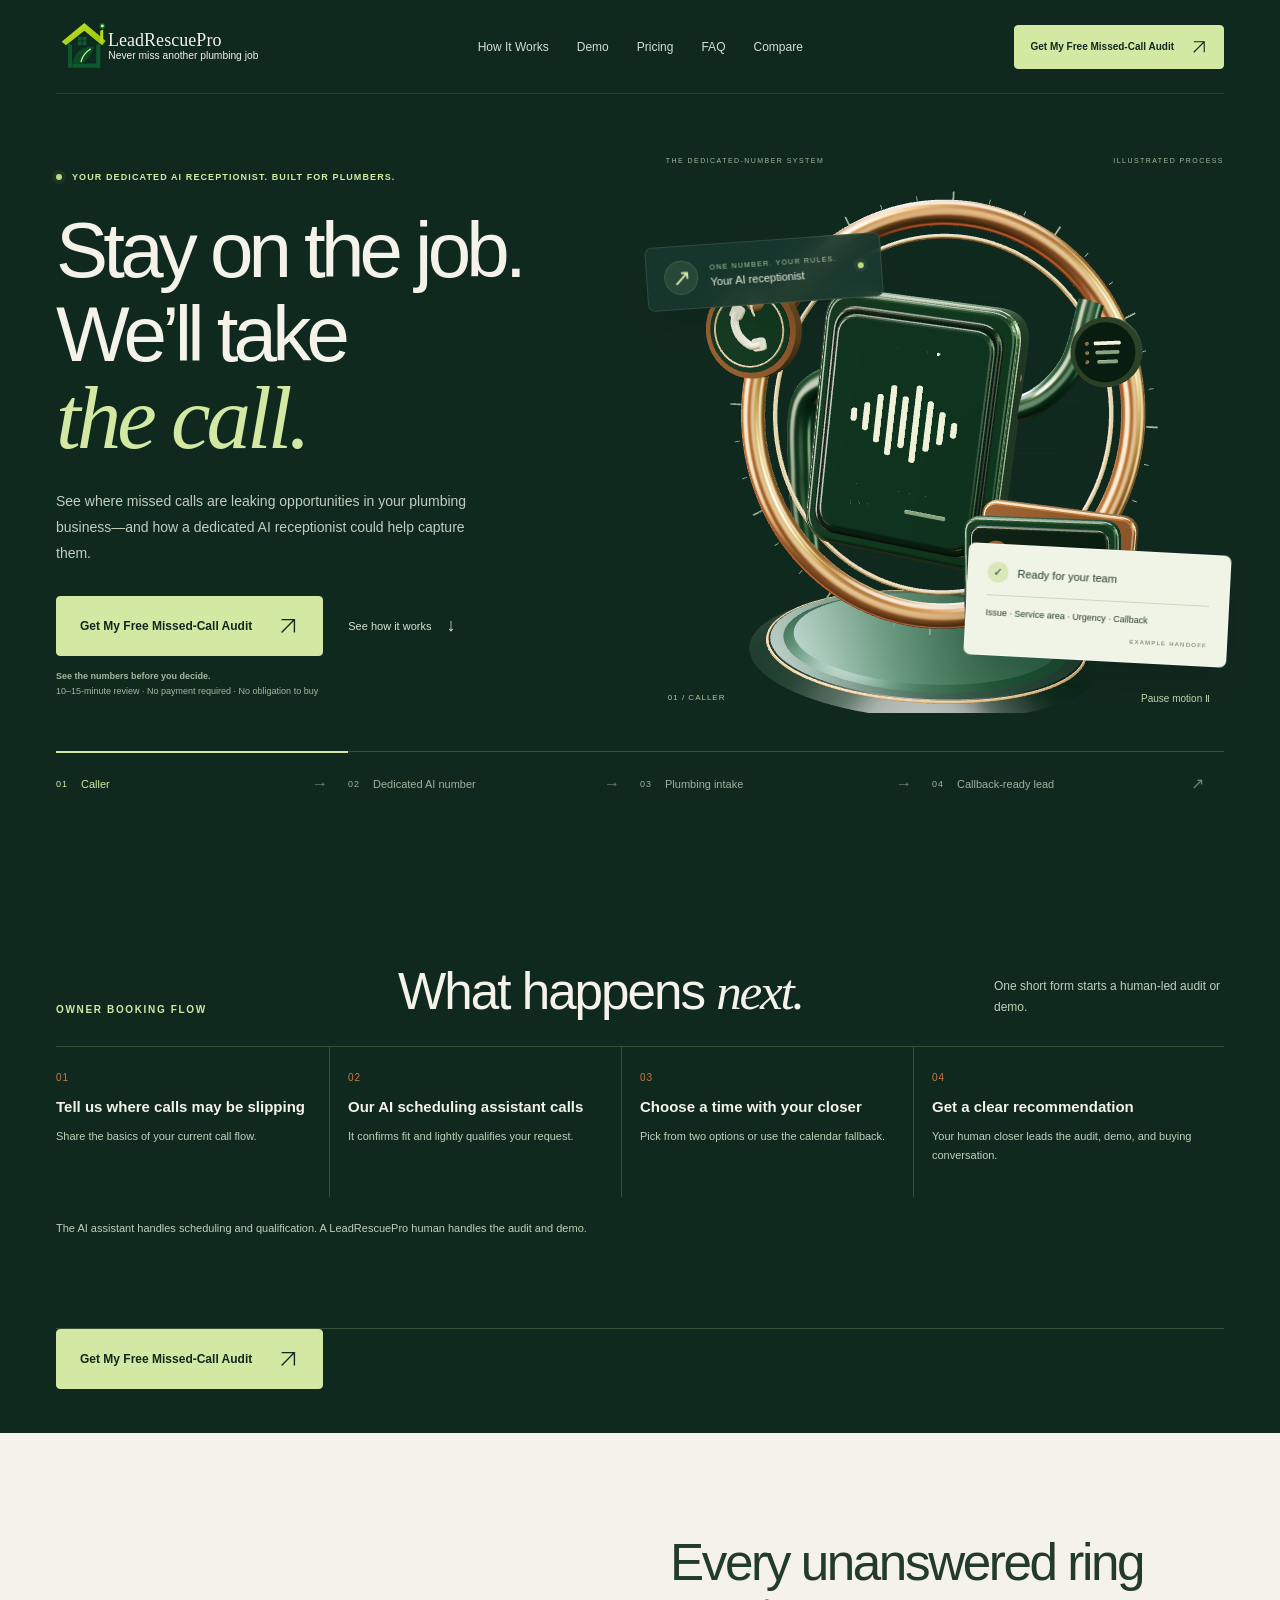
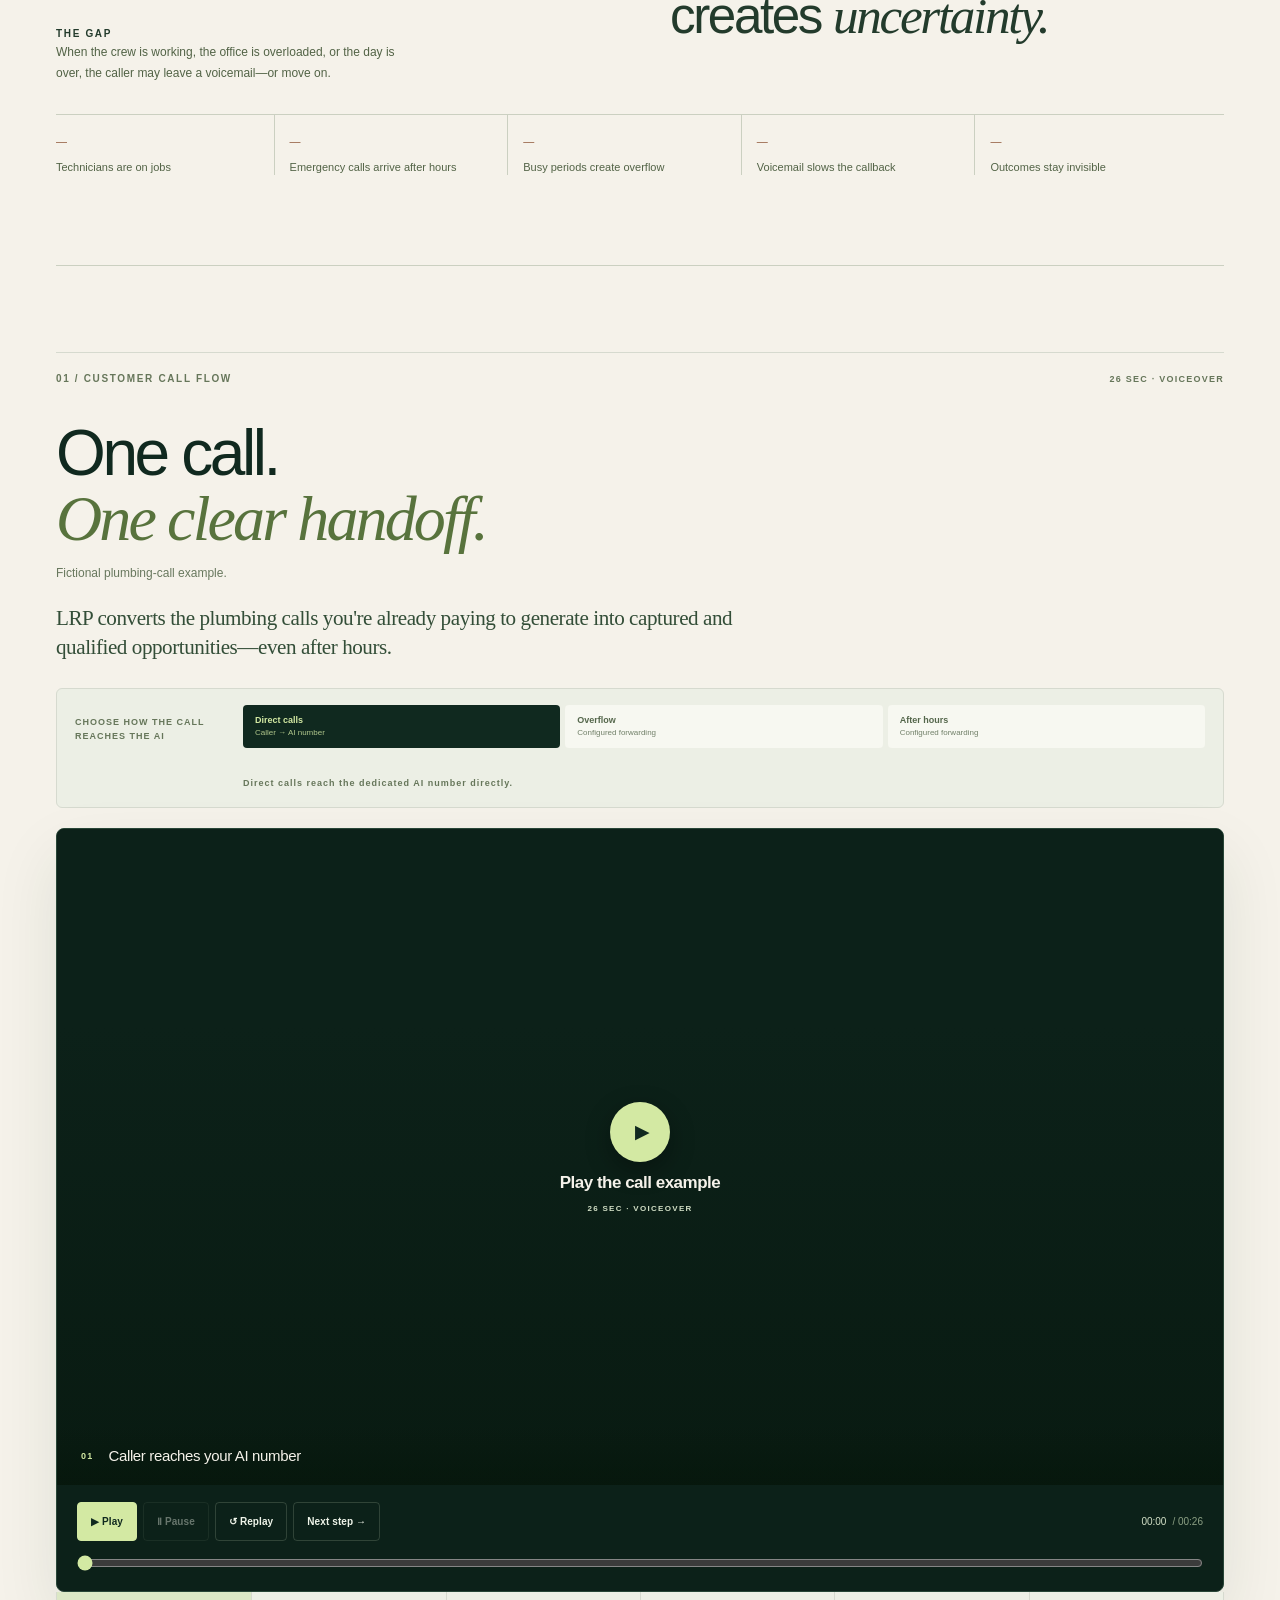
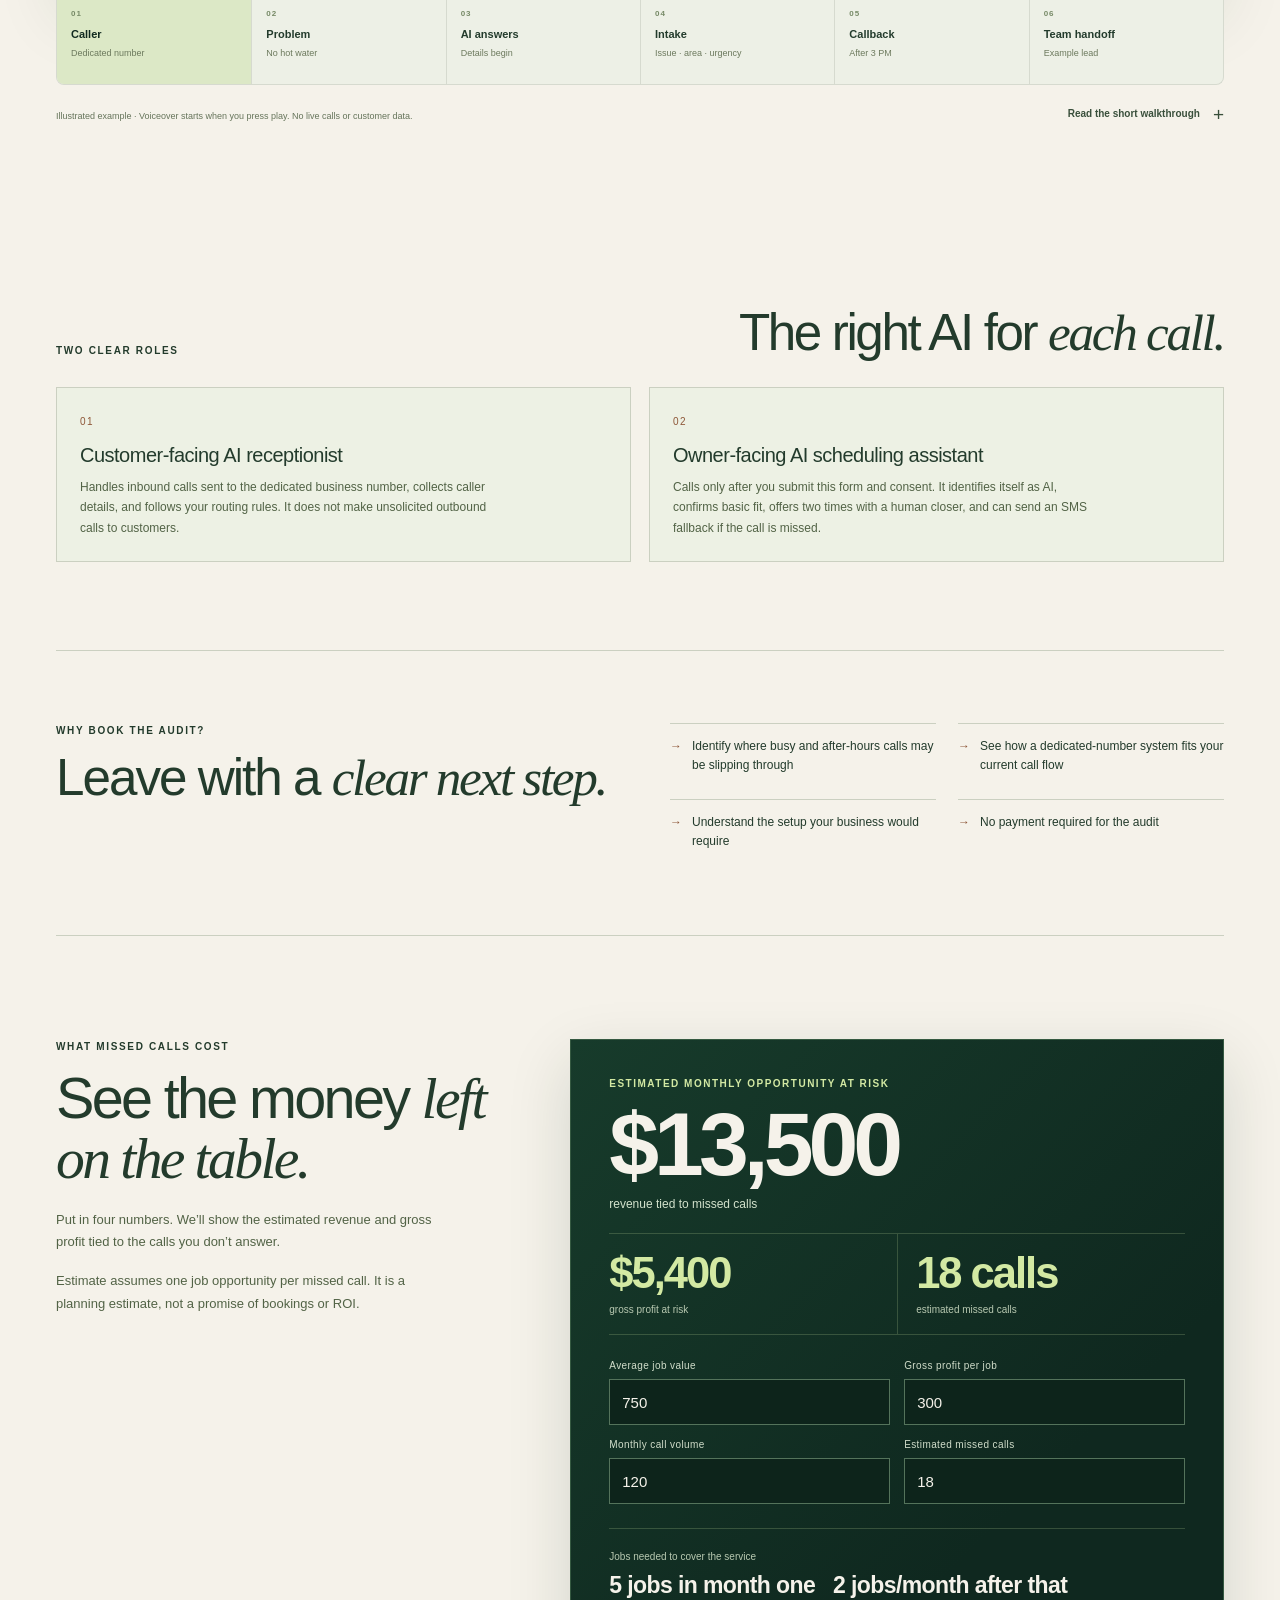
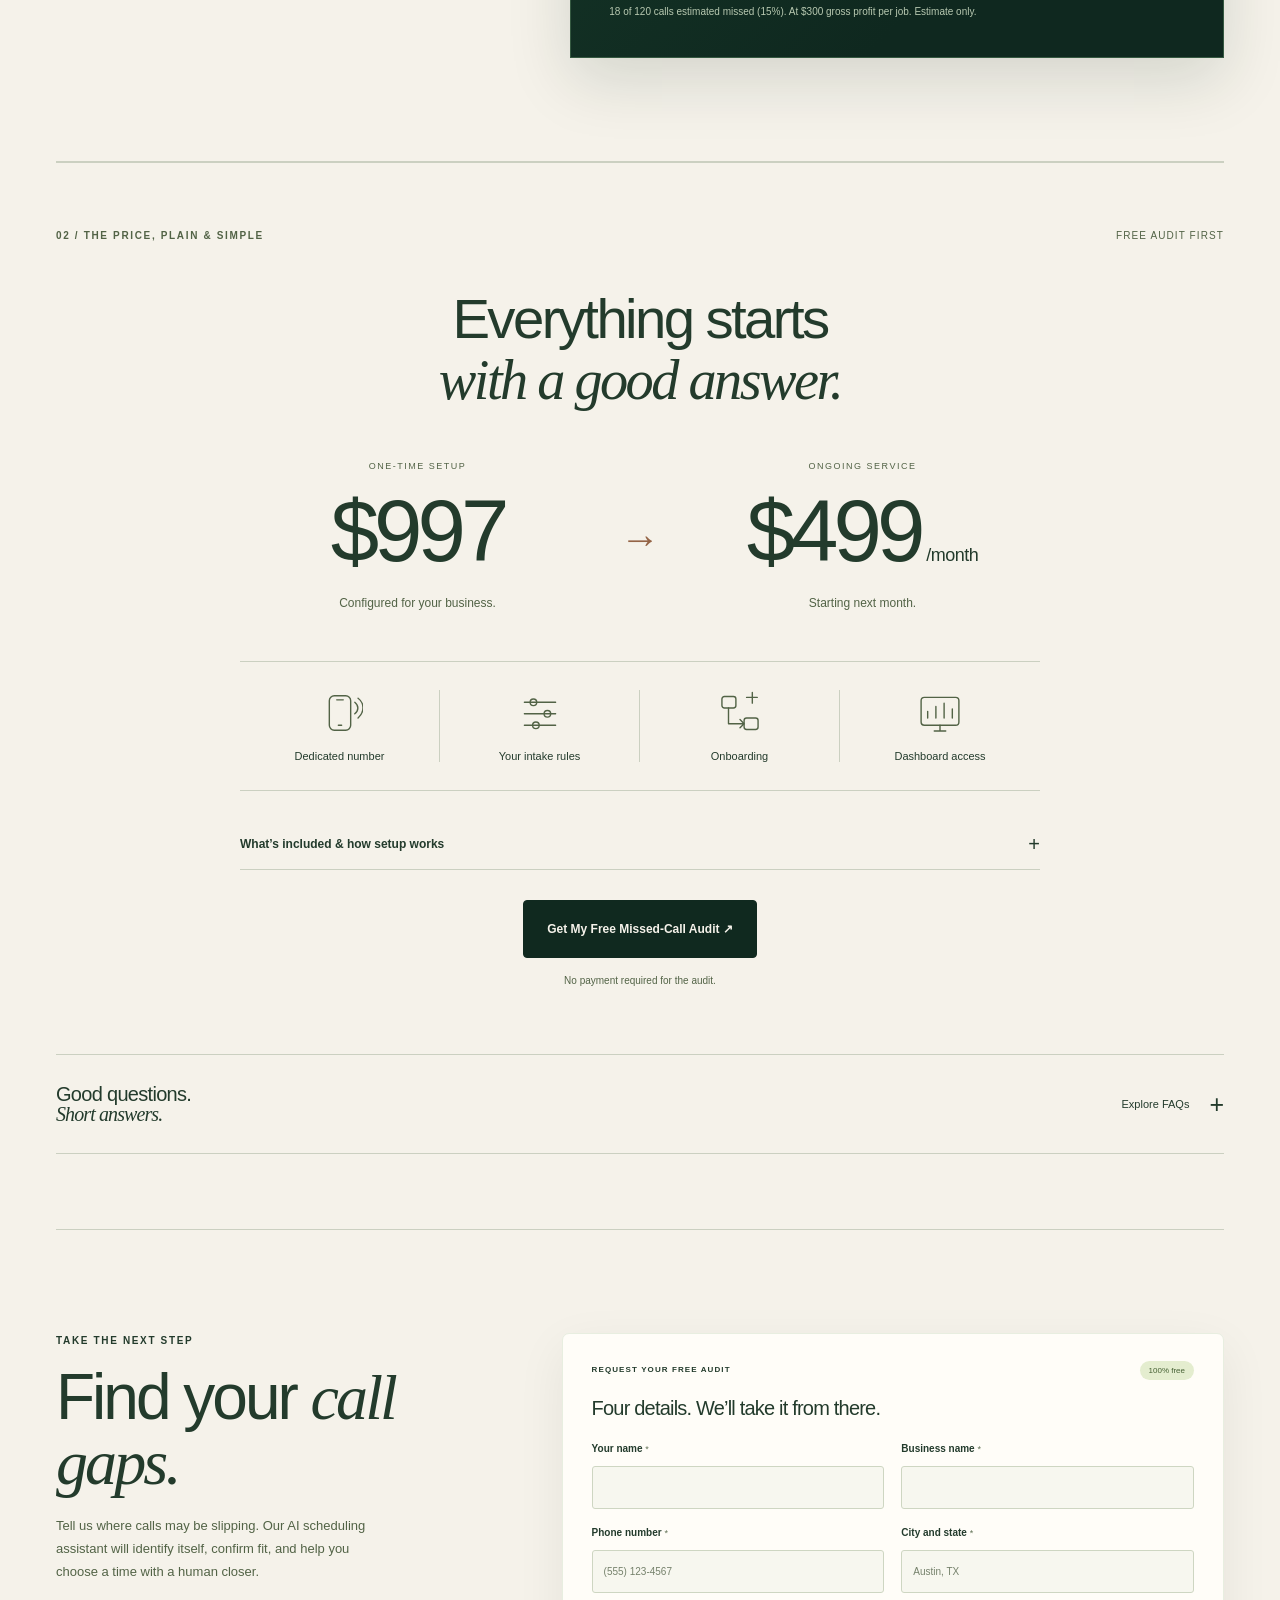
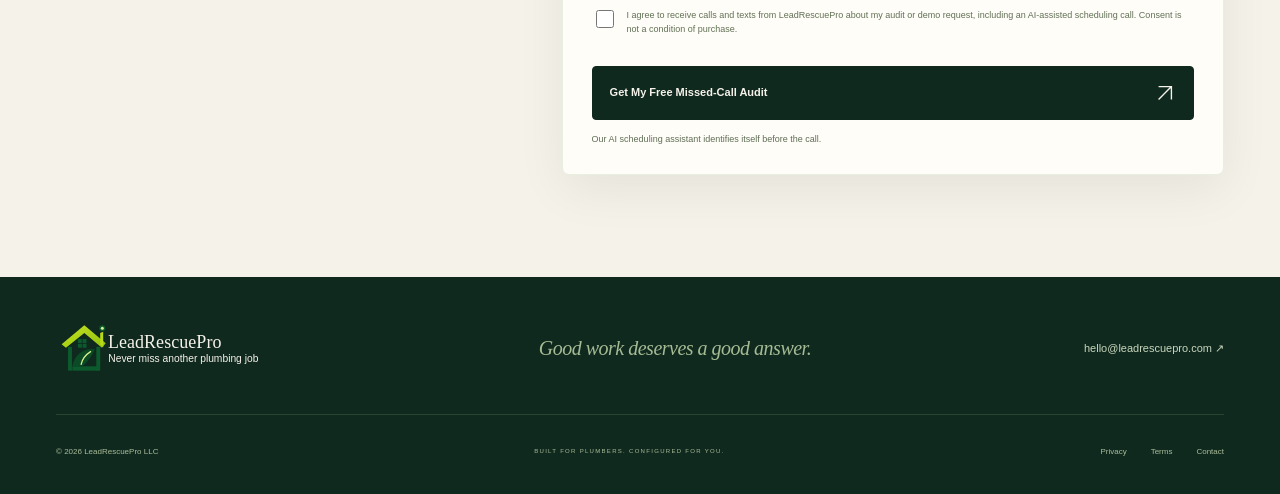
==== commit 5d3760dd: "Fix preview home links" ====
--- a/index.html
+++ b/index.html
@@ -1,5 +1,5 @@
 <!doctype html>
-<html lang="en"><head><meta charset="utf-8"><meta name="viewport" content="width=device-width,initial-scale=1"><meta name="robots" content="noindex,nofollow"><meta property="og:type" content="website"><meta property="og:site_name" content="LeadRescuePro"><meta property="og:url" content="https://www.leadrescuepro.com/"><meta property="og:title" content="LeadRescuePro for Plumbers | Dedicated AI Receptionist Number"><meta property="og:description" content="See where missed calls are leaking opportunities in your plumbing business—and how a dedicated AI receptionist could help capture them."><meta property="og:image" content="https://www.leadrescuepro.com/assets/v5/scene-poster.webp"><meta name="twitter:card" content="summary_large_image"><meta name="twitter:title" content="LeadRescuePro for Plumbers | Dedicated AI Receptionist Number"><meta name="twitter:description" content="See the numbers before you decide. Book a free missed-call audit with LeadRescuePro."><meta name="twitter:image" content="https://www.leadrescuepro.com/assets/v5/scene-poster.webp"><meta name="description" content="A dedicated AI receptionist number for your plumbing business. Capture details from direct, campaign, overflow, and after-hours calls. Start with a free audit."><meta name="theme-color" content="#10291f"><title>LeadRescuePro — A dedicated AI number for plumbers</title><link rel="icon" type="image/svg+xml" href="assets/favicon.svg"><link rel="preload" as="font" href="assets/manrope-variable.ttf" type="font/ttf" crossorigin><link rel="stylesheet" href="assets/styles.css"><script src="assets/main.js" defer></script><script type="module" src="assets/funnel.js"></script><link rel="stylesheet" href="assets/visual-story.css"><link rel="stylesheet" href="assets/call-flow-player.css"><script src="assets/call-flow-player.js" defer></script><script src="assets/roi-calculator.js" defer></script></head><body data-page-source="homepage_visual_v5" class="home-page"><a class="skip-link" href="#main">Skip to content</a><header class="site-header wrap"><a class="brand" href="/" aria-label="LeadRescuePro home"><img class="brand-logo" src="assets/logo-dark.svg" alt="LeadRescuePro" width="210" height="58"></a><nav class="desktop-nav" aria-label="Main navigation"><a href="#how-it-works">How It Works</a><a href="#how-it-works">Demo</a><a href="#pricing">Pricing</a><a href="#faq">FAQ</a><a href="#roi">Compare</a></nav><a class="button header-cta" aria-label="Get My Free Missed-Call Audit" href="free-missed-call-audit/" data-track-event="cta_click">Get My Free Missed-Call Audit <svg viewBox="0 0 24 24" fill="none" aria-hidden="true"><path d="M5 19 19 5M5 5h14v14" stroke="currentColor" stroke-width="1.5"/></svg></a><button class="menu-toggle" aria-label="Open menu" aria-expanded="false" aria-controls="mobile-menu"><span></span><span></span></button><nav id="mobile-menu" aria-label="Mobile navigation" hidden><a href="#how-it-works">How It Works</a><a href="#how-it-works">Demo</a><a href="#pricing">Pricing</a><a href="#faq">FAQ</a><a href="#roi">Compare</a><a href="free-missed-call-audit/">Get My Free Missed-Call Audit ↗</a></nav></header><main id="main">
+<html lang="en"><head><meta charset="utf-8"><meta name="viewport" content="width=device-width,initial-scale=1"><meta name="robots" content="noindex,nofollow"><meta property="og:type" content="website"><meta property="og:site_name" content="LeadRescuePro"><meta property="og:url" content="https://www.leadrescuepro.com/"><meta property="og:title" content="LeadRescuePro for Plumbers | Dedicated AI Receptionist Number"><meta property="og:description" content="See where missed calls are leaking opportunities in your plumbing business—and how a dedicated AI receptionist could help capture them."><meta property="og:image" content="https://www.leadrescuepro.com/assets/v5/scene-poster.webp"><meta name="twitter:card" content="summary_large_image"><meta name="twitter:title" content="LeadRescuePro for Plumbers | Dedicated AI Receptionist Number"><meta name="twitter:description" content="See the numbers before you decide. Book a free missed-call audit with LeadRescuePro."><meta name="twitter:image" content="https://www.leadrescuepro.com/assets/v5/scene-poster.webp"><meta name="description" content="A dedicated AI receptionist number for your plumbing business. Capture details from direct, campaign, overflow, and after-hours calls. Start with a free audit."><meta name="theme-color" content="#10291f"><title>LeadRescuePro — A dedicated AI number for plumbers</title><link rel="icon" type="image/svg+xml" href="assets/favicon.svg"><link rel="preload" as="font" href="assets/manrope-variable.ttf" type="font/ttf" crossorigin><link rel="stylesheet" href="assets/styles.css"><script src="assets/main.js" defer></script><script type="module" src="assets/funnel.js"></script><link rel="stylesheet" href="assets/visual-story.css"><link rel="stylesheet" href="assets/call-flow-player.css"><script src="assets/call-flow-player.js" defer></script><script src="assets/roi-calculator.js" defer></script></head><body data-page-source="homepage_visual_v5" class="home-page"><a class="skip-link" href="#main">Skip to content</a><header class="site-header wrap"><a class="brand" href="./" aria-label="LeadRescuePro home"><img class="brand-logo" src="assets/logo-dark.svg" alt="LeadRescuePro" width="210" height="58"></a><nav class="desktop-nav" aria-label="Main navigation"><a href="#how-it-works">How It Works</a><a href="#how-it-works">Demo</a><a href="#pricing">Pricing</a><a href="#faq">FAQ</a><a href="#roi">Compare</a></nav><a class="button header-cta" aria-label="Get My Free Missed-Call Audit" href="free-missed-call-audit/" data-track-event="cta_click">Get My Free Missed-Call Audit <svg viewBox="0 0 24 24" fill="none" aria-hidden="true"><path d="M5 19 19 5M5 5h14v14" stroke="currentColor" stroke-width="1.5"/></svg></a><button class="menu-toggle" aria-label="Open menu" aria-expanded="false" aria-controls="mobile-menu"><span></span><span></span></button><nav id="mobile-menu" aria-label="Mobile navigation" hidden><a href="#how-it-works">How It Works</a><a href="#how-it-works">Demo</a><a href="#pricing">Pricing</a><a href="#faq">FAQ</a><a href="#roi">Compare</a><a href="free-missed-call-audit/">Get My Free Missed-Call Audit ↗</a></nav></header><main id="main">
 <section class="hero wrap" aria-labelledby="hero-title"><div class="hero-main"><div class="hero-copy"><p class="eyebrow light"><span class="live-dot"></span> YOUR DEDICATED AI RECEPTIONIST. BUILT FOR PLUMBERS.</p><h1 id="hero-title">Stay on the job.<br>We’ll take<br><em>the call.</em></h1><p class="hero-description">See where missed calls are leaking opportunities in your plumbing business—and how a dedicated AI receptionist could help capture them.</p><div class="hero-actions"><a class="button " aria-label="Get My Free Missed-Call Audit" href="free-missed-call-audit/" data-track-event="cta_click">Get My Free Missed-Call Audit <svg viewBox="0 0 24 24" fill="none" aria-hidden="true"><path d="M5 19 19 5M5 5h14v14" stroke="currentColor" stroke-width="1.5"/></svg></a><a class="quiet-link" href="#how-it-works">See how it works <span>↓</span></a></div><p class="hero-note"><strong>See the numbers before you decide.</strong><br>10–15-minute review · No payment required · No obligation to buy</p></div>
 <div class="hero-art"><div class="orbit-grid" aria-hidden="true"></div><div class="art-caption"><span>THE DEDICATED-NUMBER SYSTEM</span><span>ILLUSTRATED PROCESS</span></div><div id="scene-host" class="scene-host" role="img" aria-label="Illustrated 3D call flow from a caller to a dedicated AI receptionist number, intake, and a callback-ready lead"><img id="scene-poster" src="assets/scene-poster.webp" alt="" width="960" height="900" fetchpriority="high"><div class="scene-text-fallback"><span class="fallback-ring">↗</span><strong>Your dedicated<br>AI number</strong></div></div><div class="scene-label scene-label-input"><span class="label-icon">↗</span><div><small>ONE NUMBER. YOUR RULES.</small><strong>Your AI receptionist</strong></div><span class="live-dot"></span></div><div class="scene-label scene-label-output"><div class="scene-output-title"><span class="check">✓</span><strong>Ready for your team</strong></div><p>Issue · Service area · Urgency · Callback</p><small>EXAMPLE HANDOFF</small></div><div class="scene-controls"><p id="scene-stage-label">01 / CALLER</p><button id="explore-3d" hidden>Explore in 3D ↗</button><button id="motion-toggle" aria-pressed="false" hidden>Pause motion Ⅱ</button><span id="scene-status" role="status"></span></div></div></div>
 <div class="hero-journey" aria-label="The four steps of the call flow"><button class="journey-step is-active" data-stage="0" aria-pressed="true"><span>01</span><strong>Caller</strong><i>→</i></button><button class="journey-step" data-stage="1" aria-pressed="false"><span>02</span><strong>Dedicated AI number</strong><i>→</i></button><button class="journey-step" data-stage="2" aria-pressed="false"><span>03</span><strong>Plumbing intake</strong><i>→</i></button><button class="journey-step" data-stage="3" aria-pressed="false"><span>04</span><strong>Callback-ready lead</strong><i>↗</i></button></div></section>
@@ -49,4 +49,4 @@
 <section class="v5-price-section wrap" id="pricing" aria-labelledby="v5-price-title"><div class="v5-section-label"><span class="eyebrow">02 / THE PRICE, PLAIN &amp; SIMPLE</span><span>FREE AUDIT FIRST</span></div><h2 id="v5-price-title">Everything starts<br><em>with a good answer.</em></h2><div class="v5-prices"><div><span>ONE-TIME SETUP</span><strong>$997</strong><p>Configured for your business.</p></div><span class="v5-price-arrow" aria-hidden="true">→</span><div><span>ONGOING SERVICE</span><strong>$499<small>/month</small></strong><p>Starting next month.</p></div></div><div class="v5-inclusions"><div><svg viewBox="0 0 56 56" fill="none" stroke="currentColor" stroke-width="1.7" stroke-linecap="round" stroke-linejoin="round" aria-hidden="true"><rect x="15" y="7" width="26" height="42" rx="6"/><path d="M24 12h8M26 43h4M46 15c5 4 5 10 0 14M50 10c8 6 8 17 0 24"/></svg><span>Dedicated number</span></div><div><svg viewBox="0 0 56 56" fill="none" stroke="currentColor" stroke-width="1.7" stroke-linecap="round" stroke-linejoin="round" aria-hidden="true"><path d="M9 15h38M9 29h38M9 43h38"/><circle cx="20" cy="15" r="4"/><circle cx="37" cy="29" r="4"/><circle cx="23" cy="43" r="4"/></svg><span>Your intake rules</span></div><div><svg viewBox="0 0 56 56" fill="none" stroke="currentColor" stroke-width="1.7" stroke-linecap="round" stroke-linejoin="round" aria-hidden="true"><rect x="6" y="8" width="17" height="14" rx="3"/><rect x="33" y="34" width="17" height="14" rx="3"/><path d="M14 22v19h19M28 36l5 5-5 5M36 9h13M43 3v13"/></svg><span>Onboarding</span></div><div><svg viewBox="0 0 56 56" fill="none" stroke="currentColor" stroke-width="1.7" stroke-linecap="round" stroke-linejoin="round" aria-hidden="true"><rect x="5" y="9" width="46" height="34" rx="4"/><path d="M21 50h14M28 43v7M13 34v-8M23 34V20M33 34V16M43 34V23"/></svg><span>Dashboard access</span></div></div><details class="v5-disclosure"><summary>What’s included &amp; how setup works <span aria-hidden="true">+</span></summary><p>$997 one-time setup, then $499/month starting next month. Includes dedicated-number configuration, plumbing intake, service-area and urgency rules, onboarding, and dashboard access. Selected overflow and after-hours forwarding is configured to suit your phone setup.</p><p>Your team handles callbacks, scheduling, dispatch, and service delivery. The AI does not guarantee booked jobs and is not an emergency dispatch replacement.</p></details><a class="button button-dark" aria-label="Get My Free Missed-Call Audit" href="free-missed-call-audit/" data-track-event="cta_click">Get My Free Missed-Call Audit ↗</a><p class="v5-price-note">No payment required for the audit.</p></section>
 <section class="v5-faq wrap" id="faq"><details class="v5-faq-outer"><summary><span>Good questions.<br><em>Short answers.</em></span><span class="v5-faq-open">Explore FAQs <b aria-hidden="true">+</b></span></summary><div class="faq-list"><details><summary>Is this a separate phone number?<span aria-hidden="true">+</span></summary><p>Yes. Your plumbing business receives a dedicated AI receptionist number. The AI answers calls sent to that number and gathers the details your team needs for follow-up.</p></details><details><summary>Can I keep my current business number?<span aria-hidden="true">+</span></summary><p>Yes. Keep your current number and choose whether to forward selected calls to the dedicated AI number. We review the forwarding options and configuration with you during setup.</p></details><details><summary>Does my office team still take calls?<span aria-hidden="true">+</span></summary><p>That is up to your routing setup. Your office can continue answering the current business line, with selected overflow or after-hours calls forwarded to the AI number. You can also use the dedicated number directly.</p></details><details><summary>How are urgent plumbing calls handled?<span aria-hidden="true">+</span></summary><p>The receptionist captures the issue, location, contact information, and urgency using your intake rules. Your team remains responsible for callbacks, dispatch, and the service response. It is not an emergency dispatch replacement.</p></details><details><summary>Can I choose the jobs and areas we cover?<span aria-hidden="true">+</span></summary><p>Yes. We configure your service areas, accepted plumbing jobs, intake questions, and handoff preferences. Callers are qualified against the rules you provide.</p></details><details><summary>What does the free audit include?<span aria-hidden="true">+</span></summary><p>We review how your business currently receives calls, where missed or after-hours calls may be slipping through, and where a dedicated AI receptionist number could fit. We explain setup if the service looks suitable.</p></details></div></details></section>
 
-<section class="audit-cta-section wrap" id="request-audit" aria-labelledby="request-audit-title"><div class="audit-cta-copy"><p class="eyebrow">TAKE THE NEXT STEP</p><h2 id="request-audit-title">Find your <em>call gaps.</em></h2><p>Tell us where calls may be slipping. Our AI scheduling assistant will identify itself, confirm fit, and help you choose a time with a human closer.</p></div><form id="audit-form" class="audit-form" action="/api/marketing/leads/intake" method="post" data-lead-form data-form-name="free_missed_call_audit" data-source="homepage_visual_v5" data-form-start-event="audit_form_start" data-status-id="form-status" data-next="free-missed-call-audit/thank-you/" novalidate><input type="hidden" name="form_name" value="free_missed_call_audit"><input type="hidden" name="source" value="homepage_visual_v5"><div class="honeypot" aria-hidden="true"><label for="_gotcha">Leave this blank</label><input name="_gotcha" id="_gotcha" tabindex="-1" autocomplete="off"></div><div class="form-heading"><span class="eyebrow">REQUEST YOUR FREE AUDIT</span><span class="free-tag">100% free</span></div><p class="form-intro">Four details. We’ll take it from there.</p><p class="preview-note" data-preview-note hidden></p><input type="hidden" name="missed_calls" value="not_sure"><input type="hidden" name="best_time" value="call_shortly"><input type="hidden" name="website_or_gbp" value=""><input type="hidden" name="email" value=""><div class="form-grid"><div class="field"><label for="home-name">Your name <span aria-hidden="true">*</span></label><input id="home-name" name="name" type="text" autocomplete="name" required aria-describedby="home-name-error"><span class="field-error" id="home-name-error"></span></div><div class="field"><label for="home-business_name">Business name <span aria-hidden="true">*</span></label><input id="home-business_name" name="business_name" type="text" autocomplete="organization" required aria-describedby="home-business_name-error"><span class="field-error" id="home-business_name-error"></span></div><div class="field"><label for="home-phone">Phone number <span aria-hidden="true">*</span></label><input id="home-phone" name="phone" type="tel" autocomplete="tel" required aria-describedby="home-phone-error" placeholder="(555) 123-4567"><span class="field-error" id="home-phone-error"></span></div><div class="field"><label for="home-city_state">City and state <span aria-hidden="true">*</span></label><input id="home-city_state" name="city_state" type="text" autocomplete="address-level2" required aria-describedby="home-city_state-error" placeholder="Austin, TX"><span class="field-error" id="home-city_state-error"></span></div><div class="field span-two consent-field"><label class="consent-check" for="home-contact_consent"><input id="home-contact_consent" name="contact_consent" type="checkbox" value="yes" required aria-describedby="home-contact_consent-error"><span>I agree to receive calls and texts from LeadRescuePro about my audit or demo request, including an AI-assisted scheduling call. Consent is not a condition of purchase.</span></label><span class="field-error" id="home-contact_consent-error"></span></div></div><button class="button button-dark full" type="submit">Get My Free Missed-Call Audit <svg viewBox="0 0 24 24" fill="none" aria-hidden="true"><path d="M5 19 19 5M5 5h14v14" stroke="currentColor" stroke-width="1.5"/></svg></button><p class="consent">Our AI scheduling assistant identifies itself before the call.</p><p id="form-status" class="form-status" role="status" aria-live="polite"></p><noscript><p class="form-status">Please enable JavaScript to submit this form, or call (307) 400-7443.</p></noscript></form></section></div></main><footer class="site-footer wrap"><div class="footer-main"><a class="brand" href="/" aria-label="LeadRescuePro home"><img class="brand-logo" src="assets/logo-dark.svg" alt="LeadRescuePro" width="210" height="58"></a><p>Good work deserves a good answer.</p><a href="mailto:hello@leadrescuepro.com">hello@leadrescuepro.com ↗</a></div><div class="footer-base"><span>© <span data-year>2026</span> LeadRescuePro LLC</span><span>BUILT FOR PLUMBERS. CONFIGURED FOR YOU.</span><nav aria-label="Legal"><a href="https://www.leadrescuepro.com/privacy/">Privacy</a><a href="https://www.leadrescuepro.com/terms/">Terms</a><a href="https://www.leadrescuepro.com/contact/">Contact</a></nav></div></footer></body></html>
+<section class="audit-cta-section wrap" id="request-audit" aria-labelledby="request-audit-title"><div class="audit-cta-copy"><p class="eyebrow">TAKE THE NEXT STEP</p><h2 id="request-audit-title">Find your <em>call gaps.</em></h2><p>Tell us where calls may be slipping. Our AI scheduling assistant will identify itself, confirm fit, and help you choose a time with a human closer.</p></div><form id="audit-form" class="audit-form" action="/api/marketing/leads/intake" method="post" data-lead-form data-form-name="free_missed_call_audit" data-source="homepage_visual_v5" data-form-start-event="audit_form_start" data-status-id="form-status" data-next="free-missed-call-audit/thank-you/" novalidate><input type="hidden" name="form_name" value="free_missed_call_audit"><input type="hidden" name="source" value="homepage_visual_v5"><div class="honeypot" aria-hidden="true"><label for="_gotcha">Leave this blank</label><input name="_gotcha" id="_gotcha" tabindex="-1" autocomplete="off"></div><div class="form-heading"><span class="eyebrow">REQUEST YOUR FREE AUDIT</span><span class="free-tag">100% free</span></div><p class="form-intro">Four details. We’ll take it from there.</p><p class="preview-note" data-preview-note hidden></p><input type="hidden" name="missed_calls" value="not_sure"><input type="hidden" name="best_time" value="call_shortly"><input type="hidden" name="website_or_gbp" value=""><input type="hidden" name="email" value=""><div class="form-grid"><div class="field"><label for="home-name">Your name <span aria-hidden="true">*</span></label><input id="home-name" name="name" type="text" autocomplete="name" required aria-describedby="home-name-error"><span class="field-error" id="home-name-error"></span></div><div class="field"><label for="home-business_name">Business name <span aria-hidden="true">*</span></label><input id="home-business_name" name="business_name" type="text" autocomplete="organization" required aria-describedby="home-business_name-error"><span class="field-error" id="home-business_name-error"></span></div><div class="field"><label for="home-phone">Phone number <span aria-hidden="true">*</span></label><input id="home-phone" name="phone" type="tel" autocomplete="tel" required aria-describedby="home-phone-error" placeholder="(555) 123-4567"><span class="field-error" id="home-phone-error"></span></div><div class="field"><label for="home-city_state">City and state <span aria-hidden="true">*</span></label><input id="home-city_state" name="city_state" type="text" autocomplete="address-level2" required aria-describedby="home-city_state-error" placeholder="Austin, TX"><span class="field-error" id="home-city_state-error"></span></div><div class="field span-two consent-field"><label class="consent-check" for="home-contact_consent"><input id="home-contact_consent" name="contact_consent" type="checkbox" value="yes" required aria-describedby="home-contact_consent-error"><span>I agree to receive calls and texts from LeadRescuePro about my audit or demo request, including an AI-assisted scheduling call. Consent is not a condition of purchase.</span></label><span class="field-error" id="home-contact_consent-error"></span></div></div><button class="button button-dark full" type="submit">Get My Free Missed-Call Audit <svg viewBox="0 0 24 24" fill="none" aria-hidden="true"><path d="M5 19 19 5M5 5h14v14" stroke="currentColor" stroke-width="1.5"/></svg></button><p class="consent">Our AI scheduling assistant identifies itself before the call.</p><p id="form-status" class="form-status" role="status" aria-live="polite"></p><noscript><p class="form-status">Please enable JavaScript to submit this form, or call (307) 400-7443.</p></noscript></form></section></div></main><footer class="site-footer wrap"><div class="footer-main"><a class="brand" href="./" aria-label="LeadRescuePro home"><img class="brand-logo" src="assets/logo-dark.svg" alt="LeadRescuePro" width="210" height="58"></a><p>Good work deserves a good answer.</p><a href="mailto:hello@leadrescuepro.com">hello@leadrescuepro.com ↗</a></div><div class="footer-base"><span>© <span data-year>2026</span> LeadRescuePro LLC</span><span>BUILT FOR PLUMBERS. CONFIGURED FOR YOU.</span><nav aria-label="Legal"><a href="https://www.leadrescuepro.com/privacy/">Privacy</a><a href="https://www.leadrescuepro.com/terms/">Terms</a><a href="https://www.leadrescuepro.com/contact/">Contact</a></nav></div></footer></body></html>
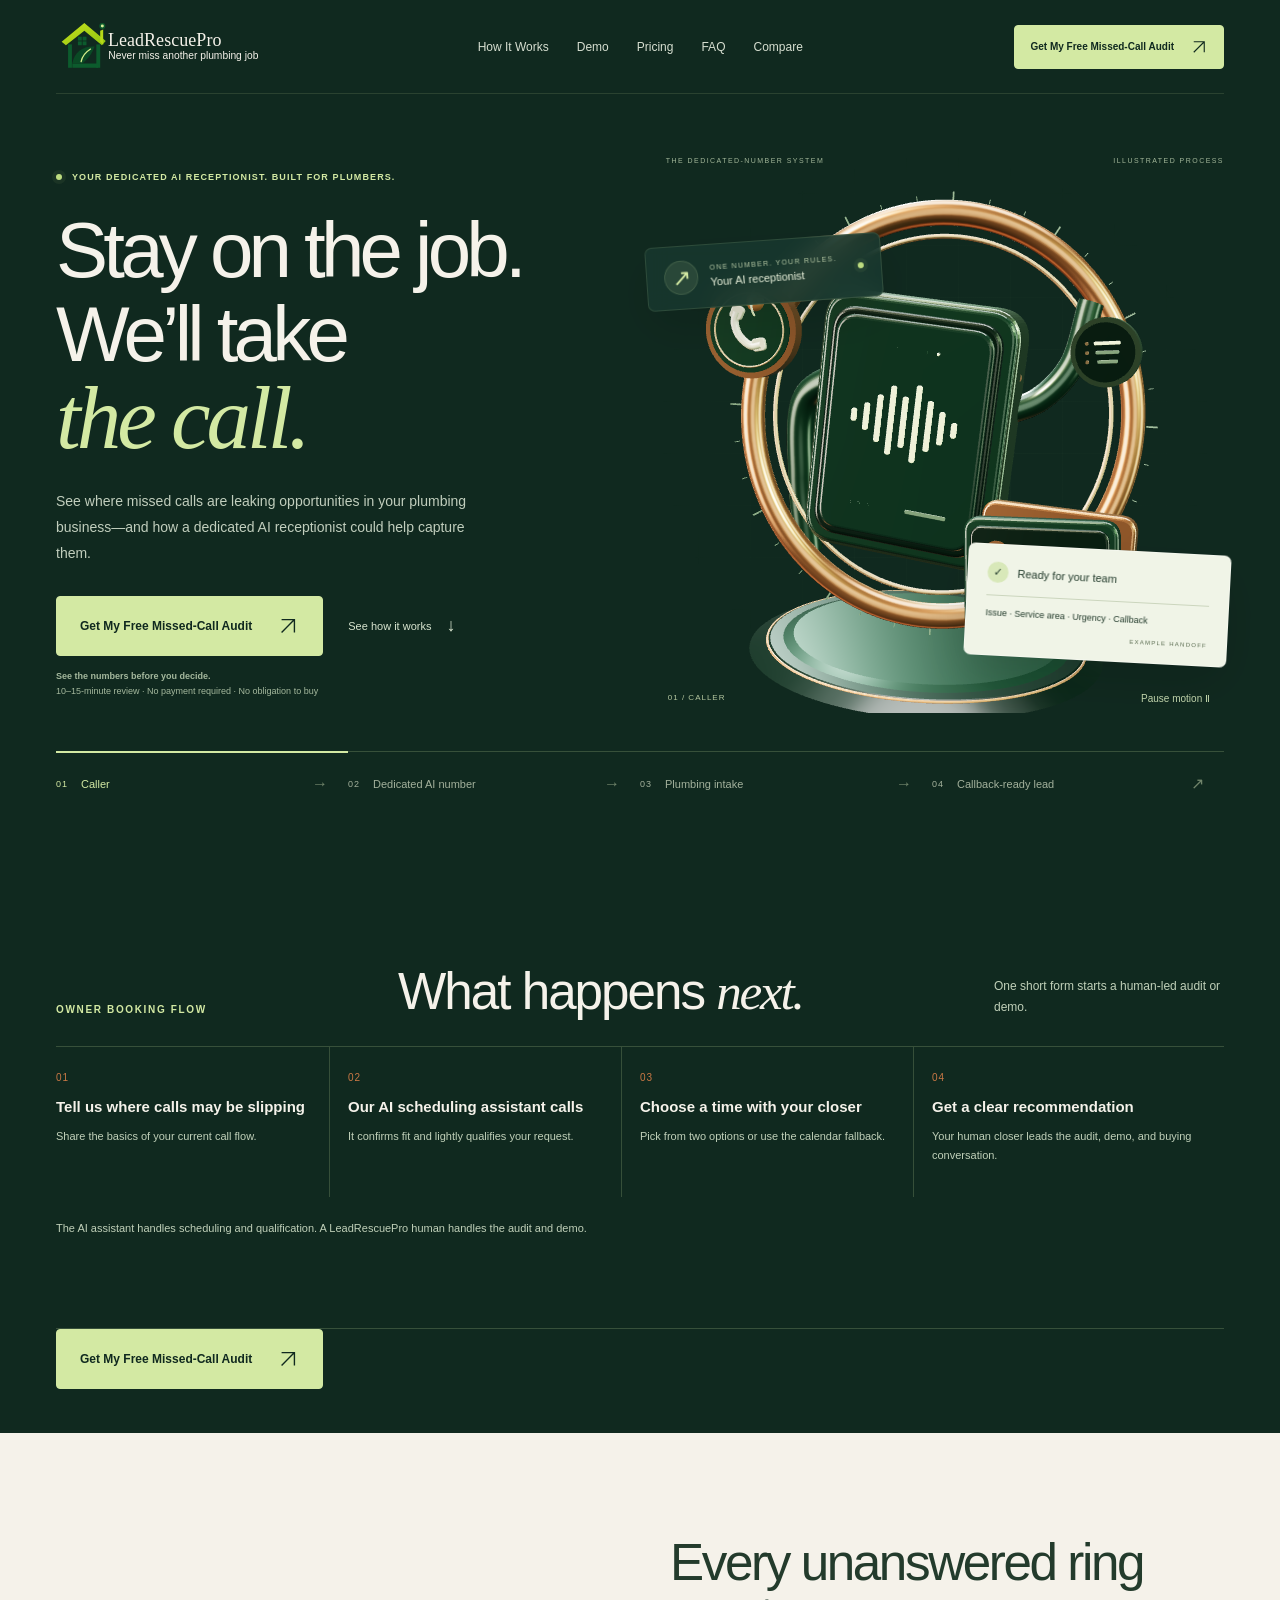
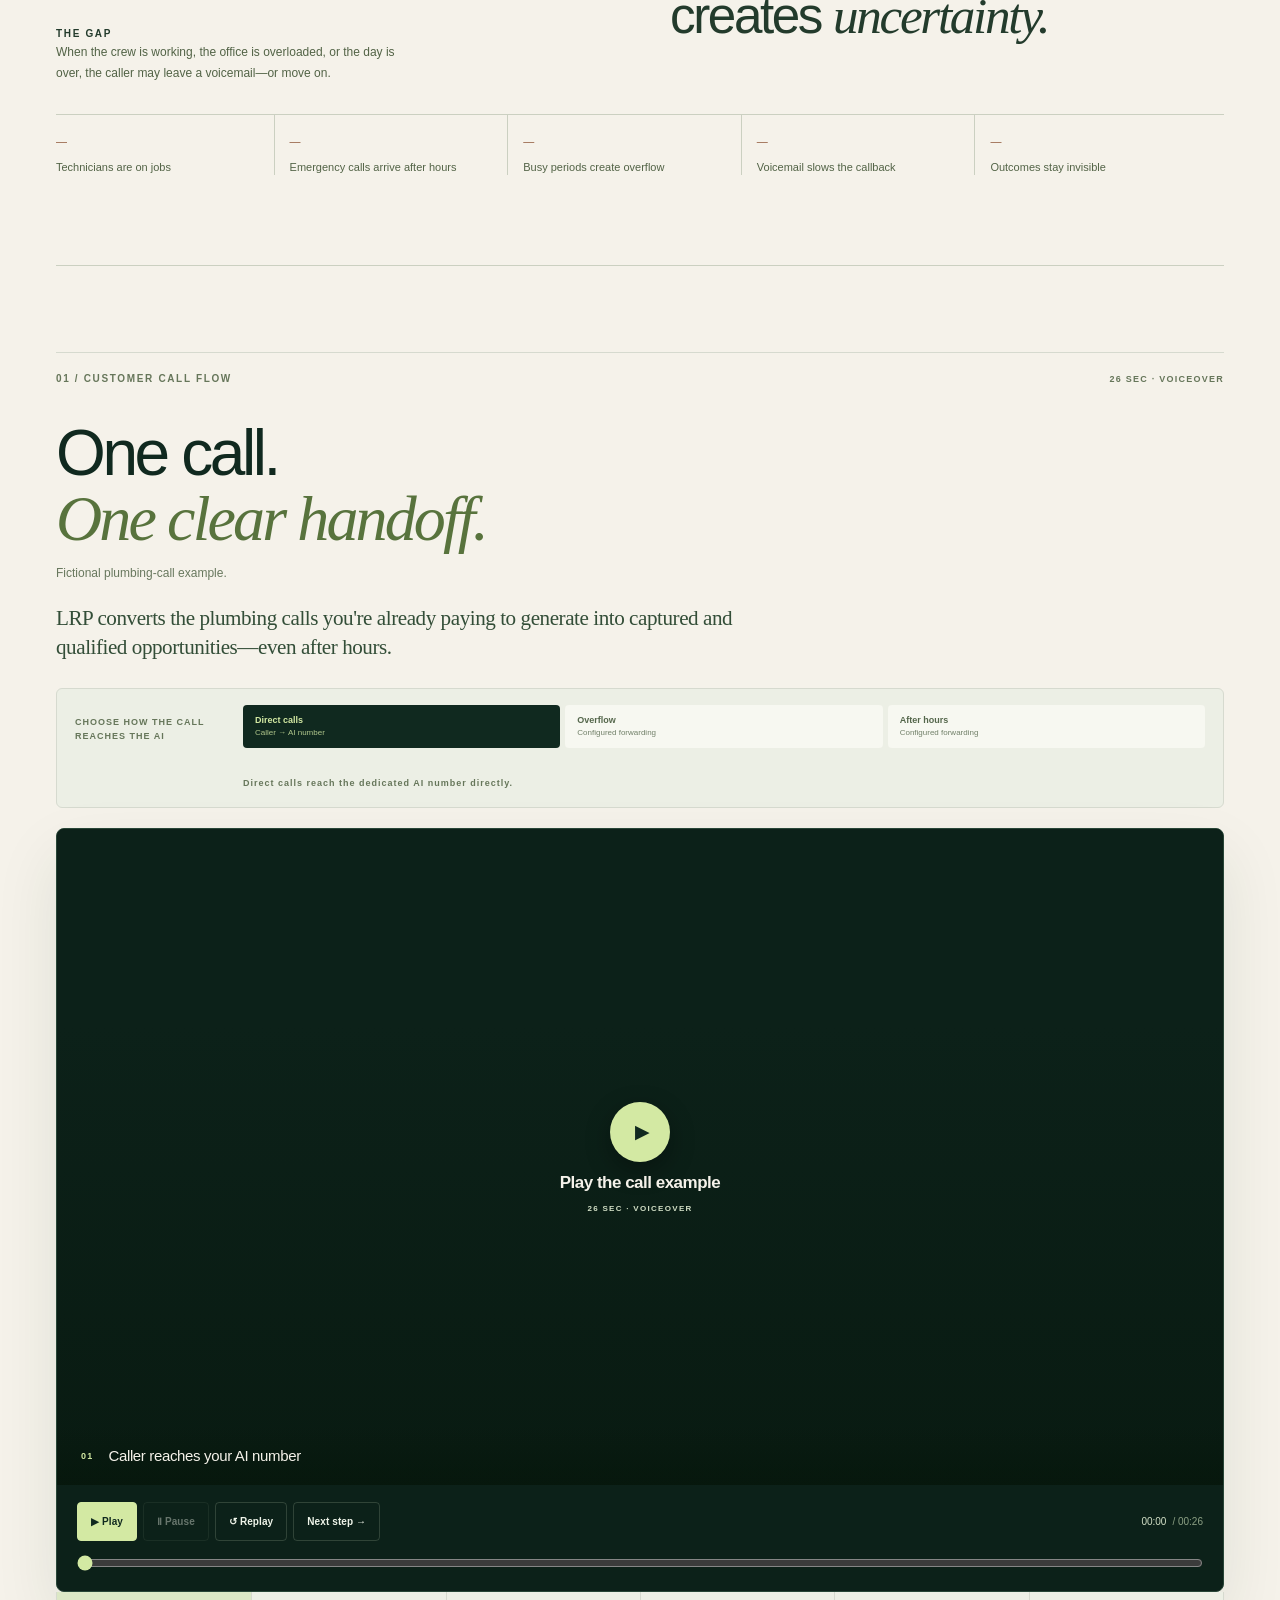
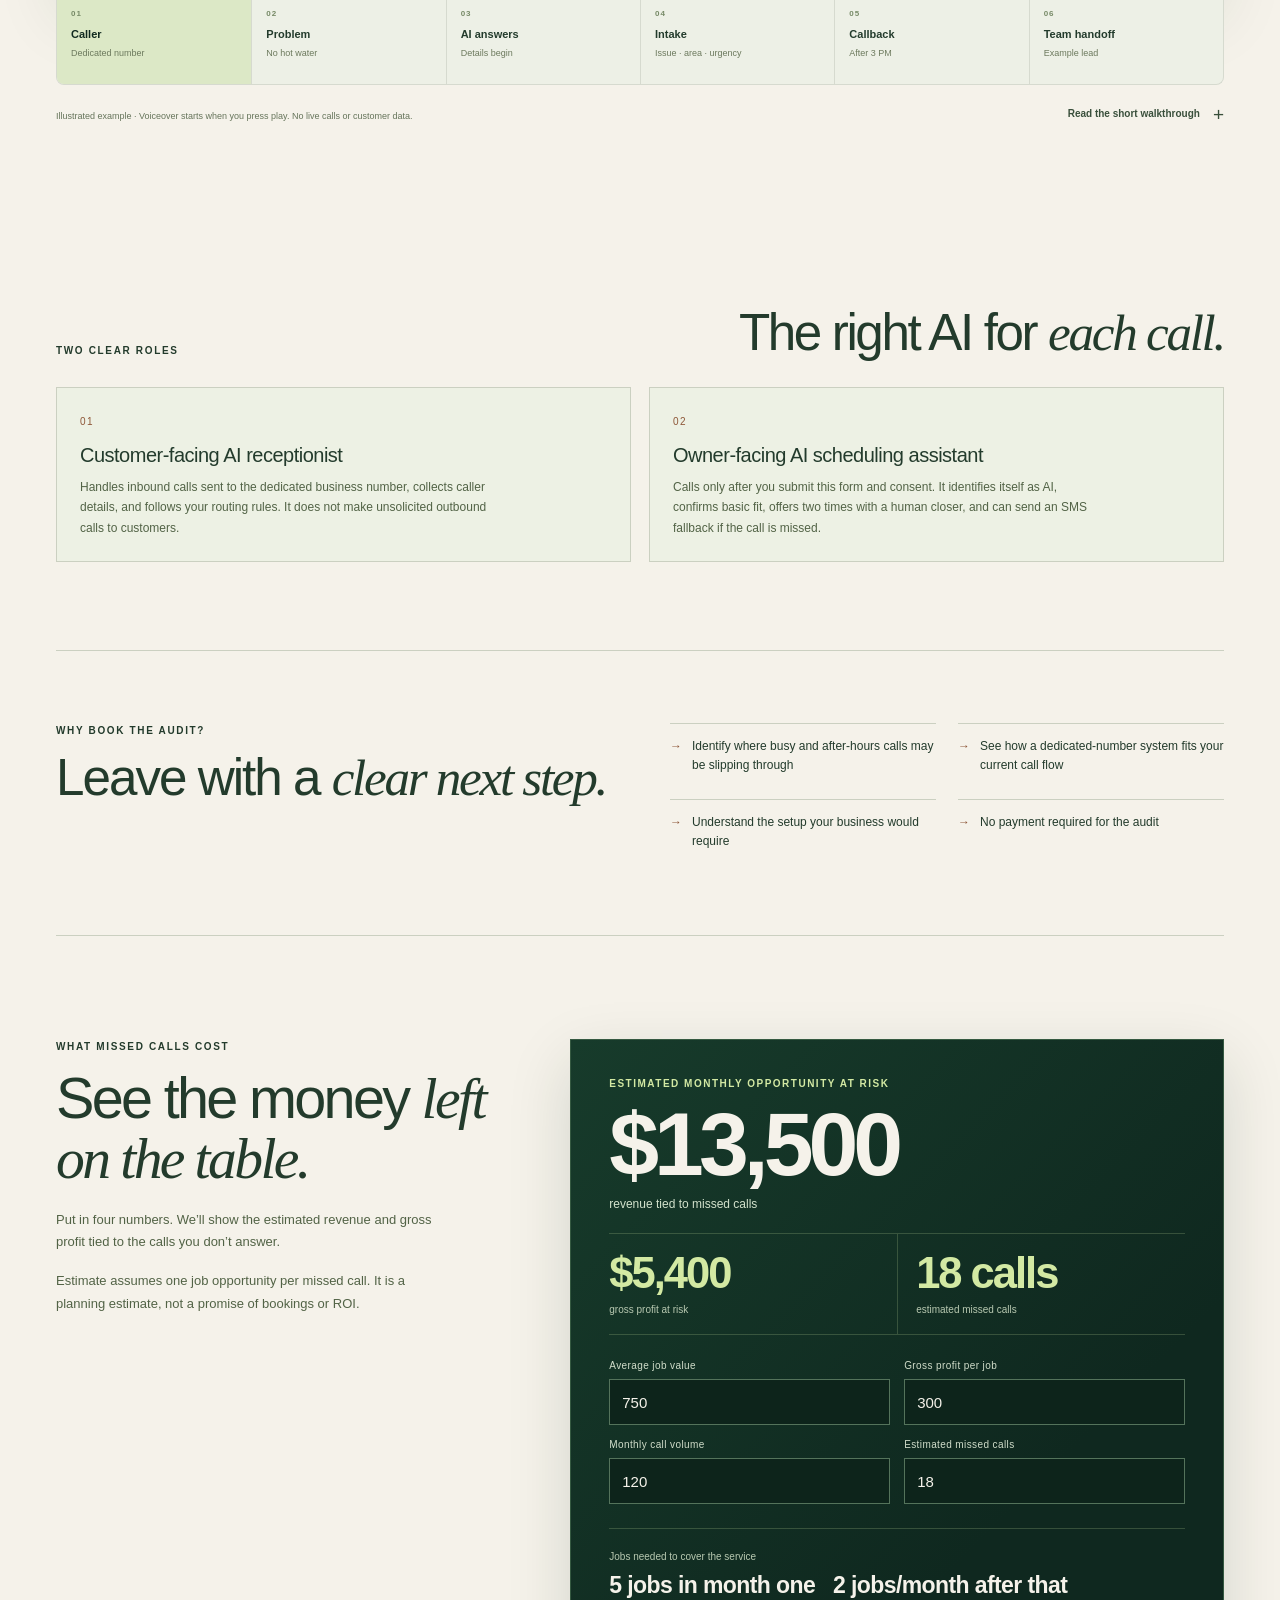
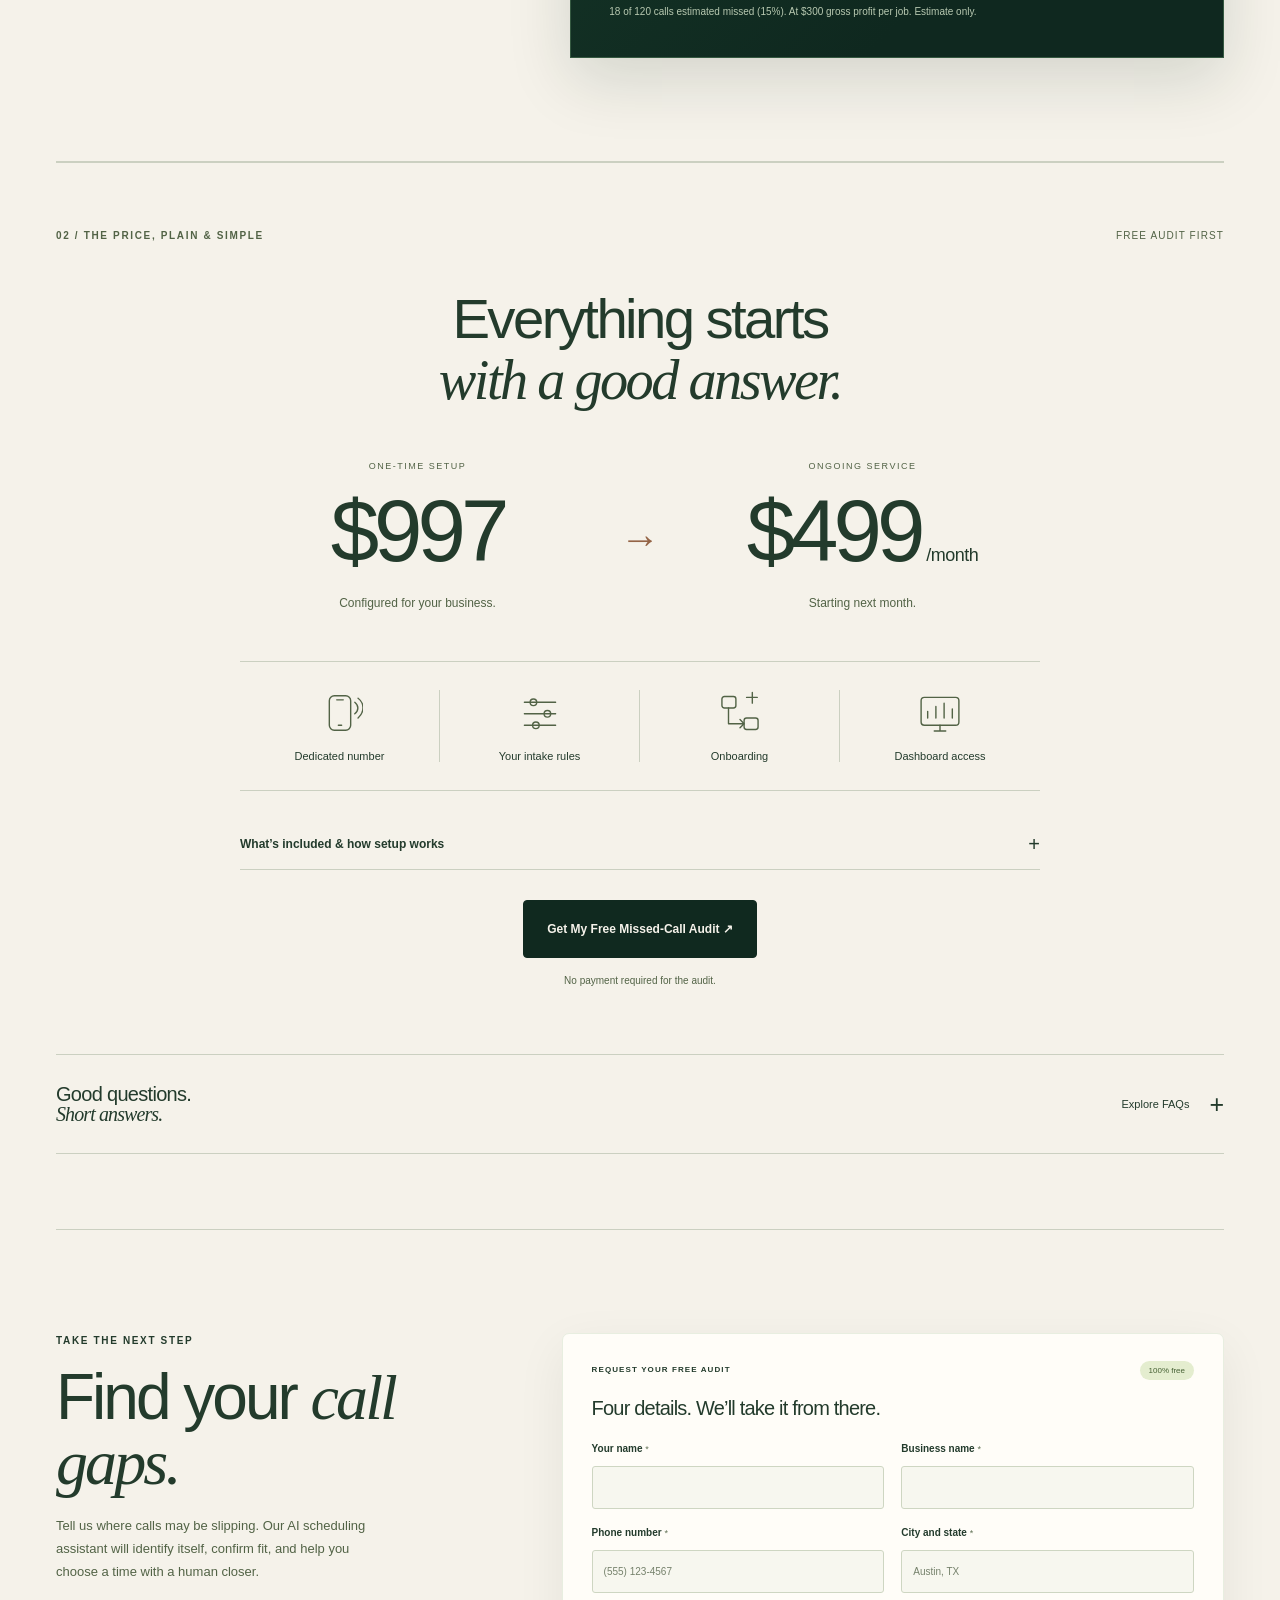
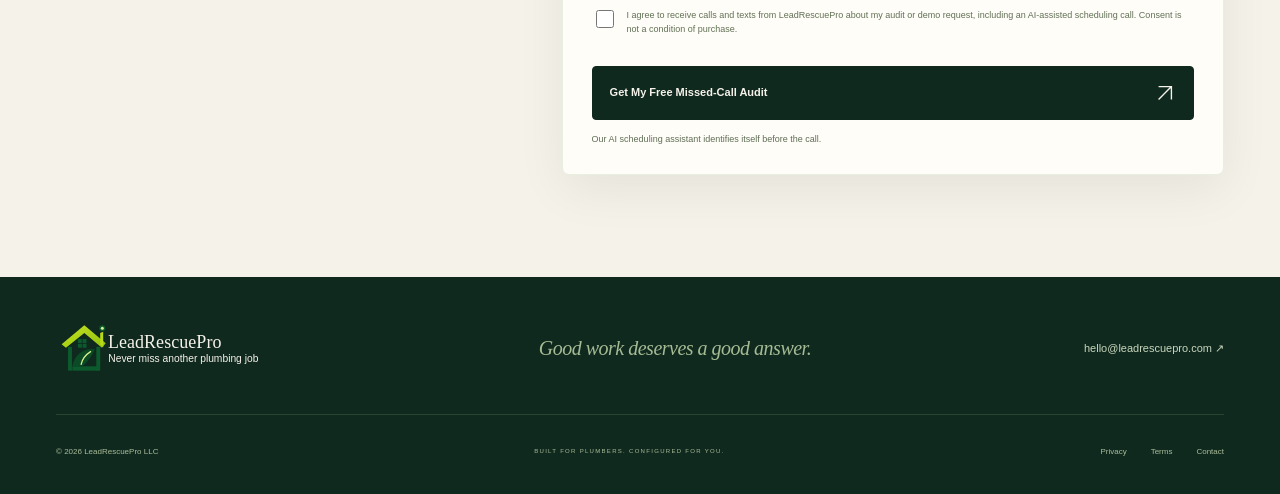
==== commit 452b81c4: "Add qualified second-step audit form" ====
--- a/index.html
+++ b/index.html
@@ -1,5 +1,5 @@
 <!doctype html>
-<html lang="en"><head><meta charset="utf-8"><meta name="viewport" content="width=device-width,initial-scale=1"><meta name="robots" content="noindex,nofollow"><meta property="og:type" content="website"><meta property="og:site_name" content="LeadRescuePro"><meta property="og:url" content="https://www.leadrescuepro.com/"><meta property="og:title" content="LeadRescuePro for Plumbers | Dedicated AI Receptionist Number"><meta property="og:description" content="See where missed calls are leaking opportunities in your plumbing business—and how a dedicated AI receptionist could help capture them."><meta property="og:image" content="https://www.leadrescuepro.com/assets/v5/scene-poster.webp"><meta name="twitter:card" content="summary_large_image"><meta name="twitter:title" content="LeadRescuePro for Plumbers | Dedicated AI Receptionist Number"><meta name="twitter:description" content="See the numbers before you decide. Book a free missed-call audit with LeadRescuePro."><meta name="twitter:image" content="https://www.leadrescuepro.com/assets/v5/scene-poster.webp"><meta name="description" content="A dedicated AI receptionist number for your plumbing business. Capture details from direct, campaign, overflow, and after-hours calls. Start with a free audit."><meta name="theme-color" content="#10291f"><title>LeadRescuePro — A dedicated AI number for plumbers</title><link rel="icon" type="image/svg+xml" href="assets/favicon.svg"><link rel="preload" as="font" href="assets/manrope-variable.ttf" type="font/ttf" crossorigin><link rel="stylesheet" href="assets/styles.css"><script src="assets/main.js" defer></script><script type="module" src="assets/funnel.js"></script><link rel="stylesheet" href="assets/visual-story.css"><link rel="stylesheet" href="assets/call-flow-player.css"><script src="assets/call-flow-player.js" defer></script><script src="assets/roi-calculator.js" defer></script></head><body data-page-source="homepage_visual_v5" class="home-page"><a class="skip-link" href="#main">Skip to content</a><header class="site-header wrap"><a class="brand" href="./" aria-label="LeadRescuePro home"><img class="brand-logo" src="assets/logo-dark.svg" alt="LeadRescuePro" width="210" height="58"></a><nav class="desktop-nav" aria-label="Main navigation"><a href="#how-it-works">How It Works</a><a href="#how-it-works">Demo</a><a href="#pricing">Pricing</a><a href="#faq">FAQ</a><a href="#roi">Compare</a></nav><a class="button header-cta" aria-label="Get My Free Missed-Call Audit" href="free-missed-call-audit/" data-track-event="cta_click">Get My Free Missed-Call Audit <svg viewBox="0 0 24 24" fill="none" aria-hidden="true"><path d="M5 19 19 5M5 5h14v14" stroke="currentColor" stroke-width="1.5"/></svg></a><button class="menu-toggle" aria-label="Open menu" aria-expanded="false" aria-controls="mobile-menu"><span></span><span></span></button><nav id="mobile-menu" aria-label="Mobile navigation" hidden><a href="#how-it-works">How It Works</a><a href="#how-it-works">Demo</a><a href="#pricing">Pricing</a><a href="#faq">FAQ</a><a href="#roi">Compare</a><a href="free-missed-call-audit/">Get My Free Missed-Call Audit ↗</a></nav></header><main id="main">
+<html lang="en"><head><meta charset="utf-8"><meta name="viewport" content="width=device-width,initial-scale=1"><meta name="robots" content="noindex,nofollow"><meta property="og:type" content="website"><meta property="og:site_name" content="LeadRescuePro"><meta property="og:url" content="https://www.leadrescuepro.com/"><meta property="og:title" content="LeadRescuePro for Plumbers | Dedicated AI Receptionist Number"><meta property="og:description" content="See where missed calls are leaking opportunities in your plumbing business—and how a dedicated AI receptionist could help capture them."><meta property="og:image" content="https://www.leadrescuepro.com/assets/v5/scene-poster.webp"><meta name="twitter:card" content="summary_large_image"><meta name="twitter:title" content="LeadRescuePro for Plumbers | Dedicated AI Receptionist Number"><meta name="twitter:description" content="See the numbers before you decide. Book a free missed-call audit with LeadRescuePro."><meta name="twitter:image" content="https://www.leadrescuepro.com/assets/v5/scene-poster.webp"><meta name="description" content="A dedicated AI receptionist number for your plumbing business. Capture details from direct, campaign, overflow, and after-hours calls. Start with a free audit."><meta name="theme-color" content="#10291f"><meta name="meta-pixel-id" content=""><title>LeadRescuePro — A dedicated AI number for plumbers</title><link rel="icon" type="image/svg+xml" href="assets/favicon.svg"><link rel="preload" as="font" href="assets/manrope-variable.ttf" type="font/ttf" crossorigin><link rel="stylesheet" href="assets/styles.css"><script src="assets/main.js" defer></script><script src="assets/meta-pixel.js" defer></script><script type="module" src="assets/funnel.js"></script><link rel="stylesheet" href="assets/visual-story.css"><link rel="stylesheet" href="assets/call-flow-player.css"><script src="assets/call-flow-player.js" defer></script><script src="assets/roi-calculator.js" defer></script></head><body data-page-source="homepage_visual_v5" class="home-page"><a class="skip-link" href="#main">Skip to content</a><header class="site-header wrap"><a class="brand" href="./" aria-label="LeadRescuePro home"><img class="brand-logo" src="assets/logo-dark.svg" alt="LeadRescuePro" width="210" height="58"></a><nav class="desktop-nav" aria-label="Main navigation"><a href="#how-it-works">How It Works</a><a href="#how-it-works">Demo</a><a href="#pricing">Pricing</a><a href="#faq">FAQ</a><a href="#roi">Compare</a></nav><a class="button header-cta" aria-label="Get My Free Missed-Call Audit" href="free-missed-call-audit/" data-track-event="cta_click">Get My Free Missed-Call Audit <svg viewBox="0 0 24 24" fill="none" aria-hidden="true"><path d="M5 19 19 5M5 5h14v14" stroke="currentColor" stroke-width="1.5"/></svg></a><button class="menu-toggle" aria-label="Open menu" aria-expanded="false" aria-controls="mobile-menu"><span></span><span></span></button><nav id="mobile-menu" aria-label="Mobile navigation" hidden><a href="#how-it-works">How It Works</a><a href="#how-it-works">Demo</a><a href="#pricing">Pricing</a><a href="#faq">FAQ</a><a href="#roi">Compare</a><a href="free-missed-call-audit/">Get My Free Missed-Call Audit ↗</a></nav></header><main id="main">
 <section class="hero wrap" aria-labelledby="hero-title"><div class="hero-main"><div class="hero-copy"><p class="eyebrow light"><span class="live-dot"></span> YOUR DEDICATED AI RECEPTIONIST. BUILT FOR PLUMBERS.</p><h1 id="hero-title">Stay on the job.<br>We’ll take<br><em>the call.</em></h1><p class="hero-description">See where missed calls are leaking opportunities in your plumbing business—and how a dedicated AI receptionist could help capture them.</p><div class="hero-actions"><a class="button " aria-label="Get My Free Missed-Call Audit" href="free-missed-call-audit/" data-track-event="cta_click">Get My Free Missed-Call Audit <svg viewBox="0 0 24 24" fill="none" aria-hidden="true"><path d="M5 19 19 5M5 5h14v14" stroke="currentColor" stroke-width="1.5"/></svg></a><a class="quiet-link" href="#how-it-works">See how it works <span>↓</span></a></div><p class="hero-note"><strong>See the numbers before you decide.</strong><br>10–15-minute review · No payment required · No obligation to buy</p></div>
 <div class="hero-art"><div class="orbit-grid" aria-hidden="true"></div><div class="art-caption"><span>THE DEDICATED-NUMBER SYSTEM</span><span>ILLUSTRATED PROCESS</span></div><div id="scene-host" class="scene-host" role="img" aria-label="Illustrated 3D call flow from a caller to a dedicated AI receptionist number, intake, and a callback-ready lead"><img id="scene-poster" src="assets/scene-poster.webp" alt="" width="960" height="900" fetchpriority="high"><div class="scene-text-fallback"><span class="fallback-ring">↗</span><strong>Your dedicated<br>AI number</strong></div></div><div class="scene-label scene-label-input"><span class="label-icon">↗</span><div><small>ONE NUMBER. YOUR RULES.</small><strong>Your AI receptionist</strong></div><span class="live-dot"></span></div><div class="scene-label scene-label-output"><div class="scene-output-title"><span class="check">✓</span><strong>Ready for your team</strong></div><p>Issue · Service area · Urgency · Callback</p><small>EXAMPLE HANDOFF</small></div><div class="scene-controls"><p id="scene-stage-label">01 / CALLER</p><button id="explore-3d" hidden>Explore in 3D ↗</button><button id="motion-toggle" aria-pressed="false" hidden>Pause motion Ⅱ</button><span id="scene-status" role="status"></span></div></div></div>
 <div class="hero-journey" aria-label="The four steps of the call flow"><button class="journey-step is-active" data-stage="0" aria-pressed="true"><span>01</span><strong>Caller</strong><i>→</i></button><button class="journey-step" data-stage="1" aria-pressed="false"><span>02</span><strong>Dedicated AI number</strong><i>→</i></button><button class="journey-step" data-stage="2" aria-pressed="false"><span>03</span><strong>Plumbing intake</strong><i>→</i></button><button class="journey-step" data-stage="3" aria-pressed="false"><span>04</span><strong>Callback-ready lead</strong><i>↗</i></button></div></section>
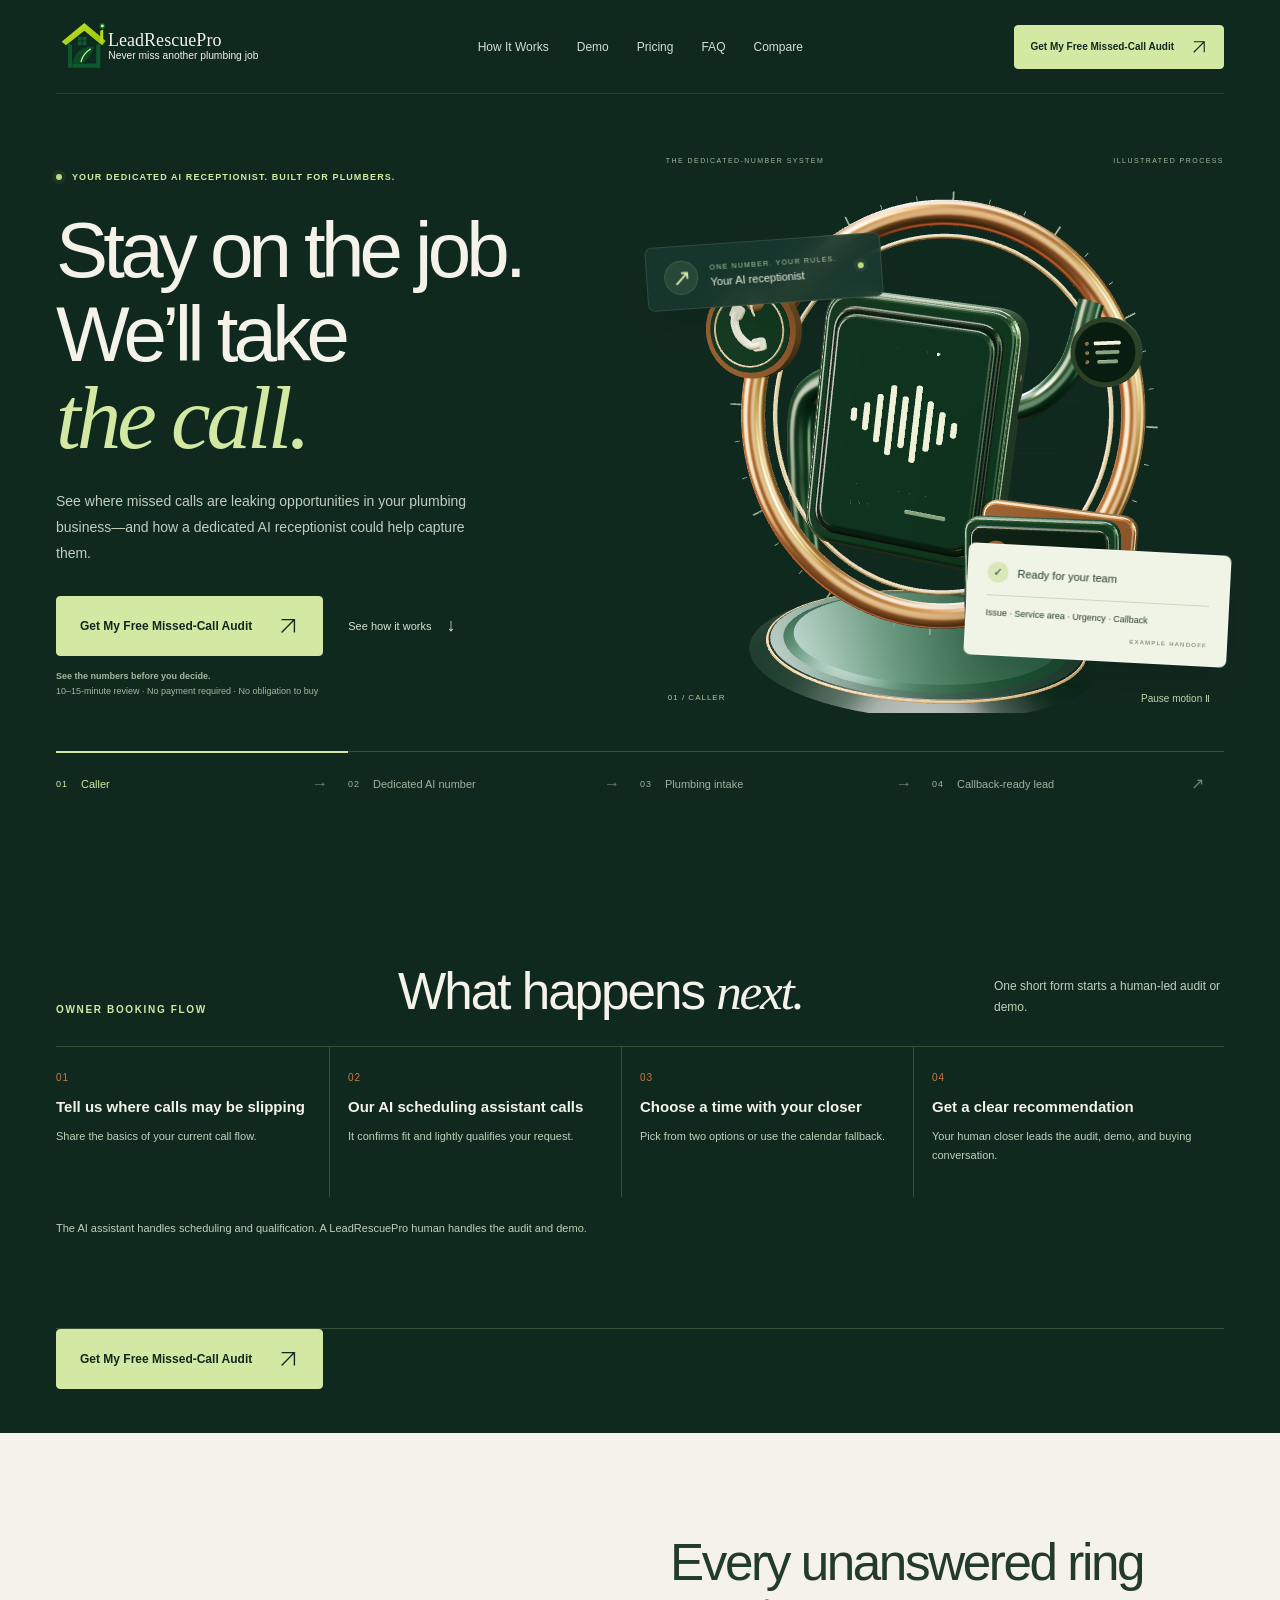
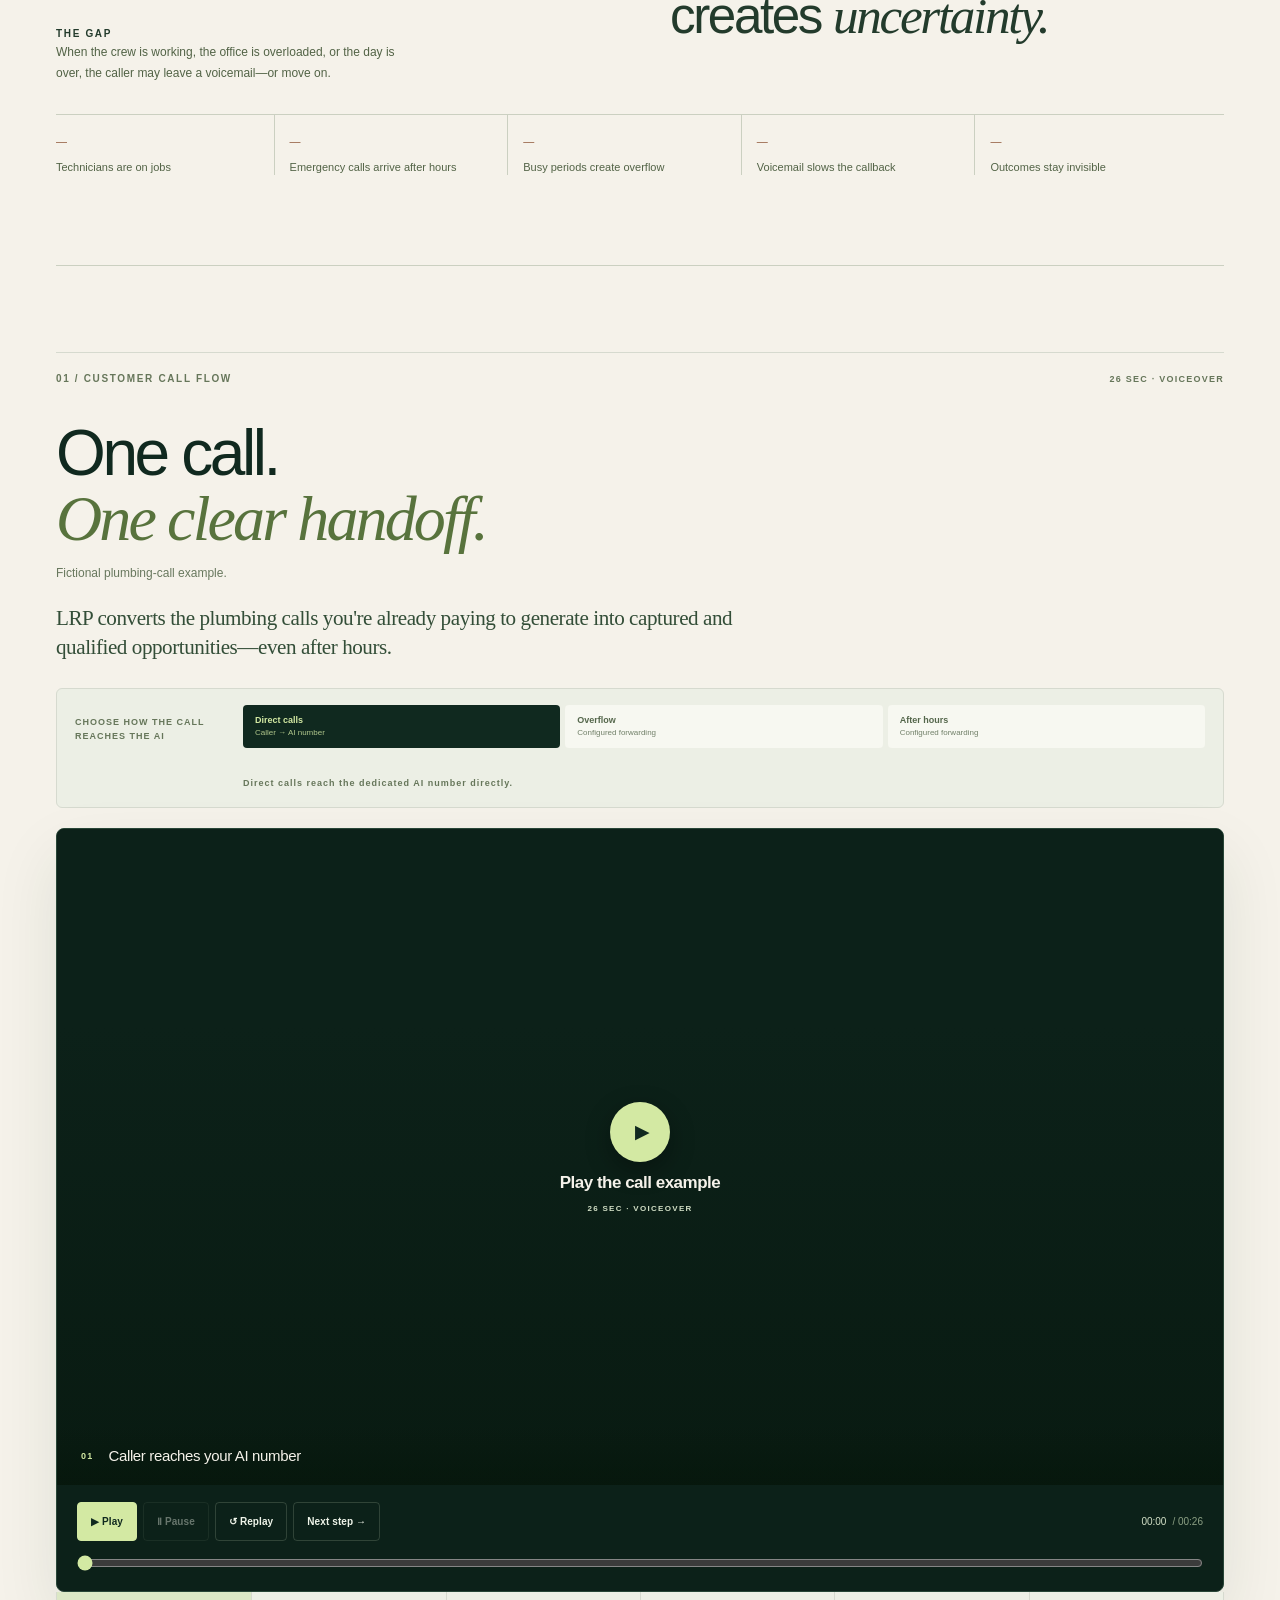
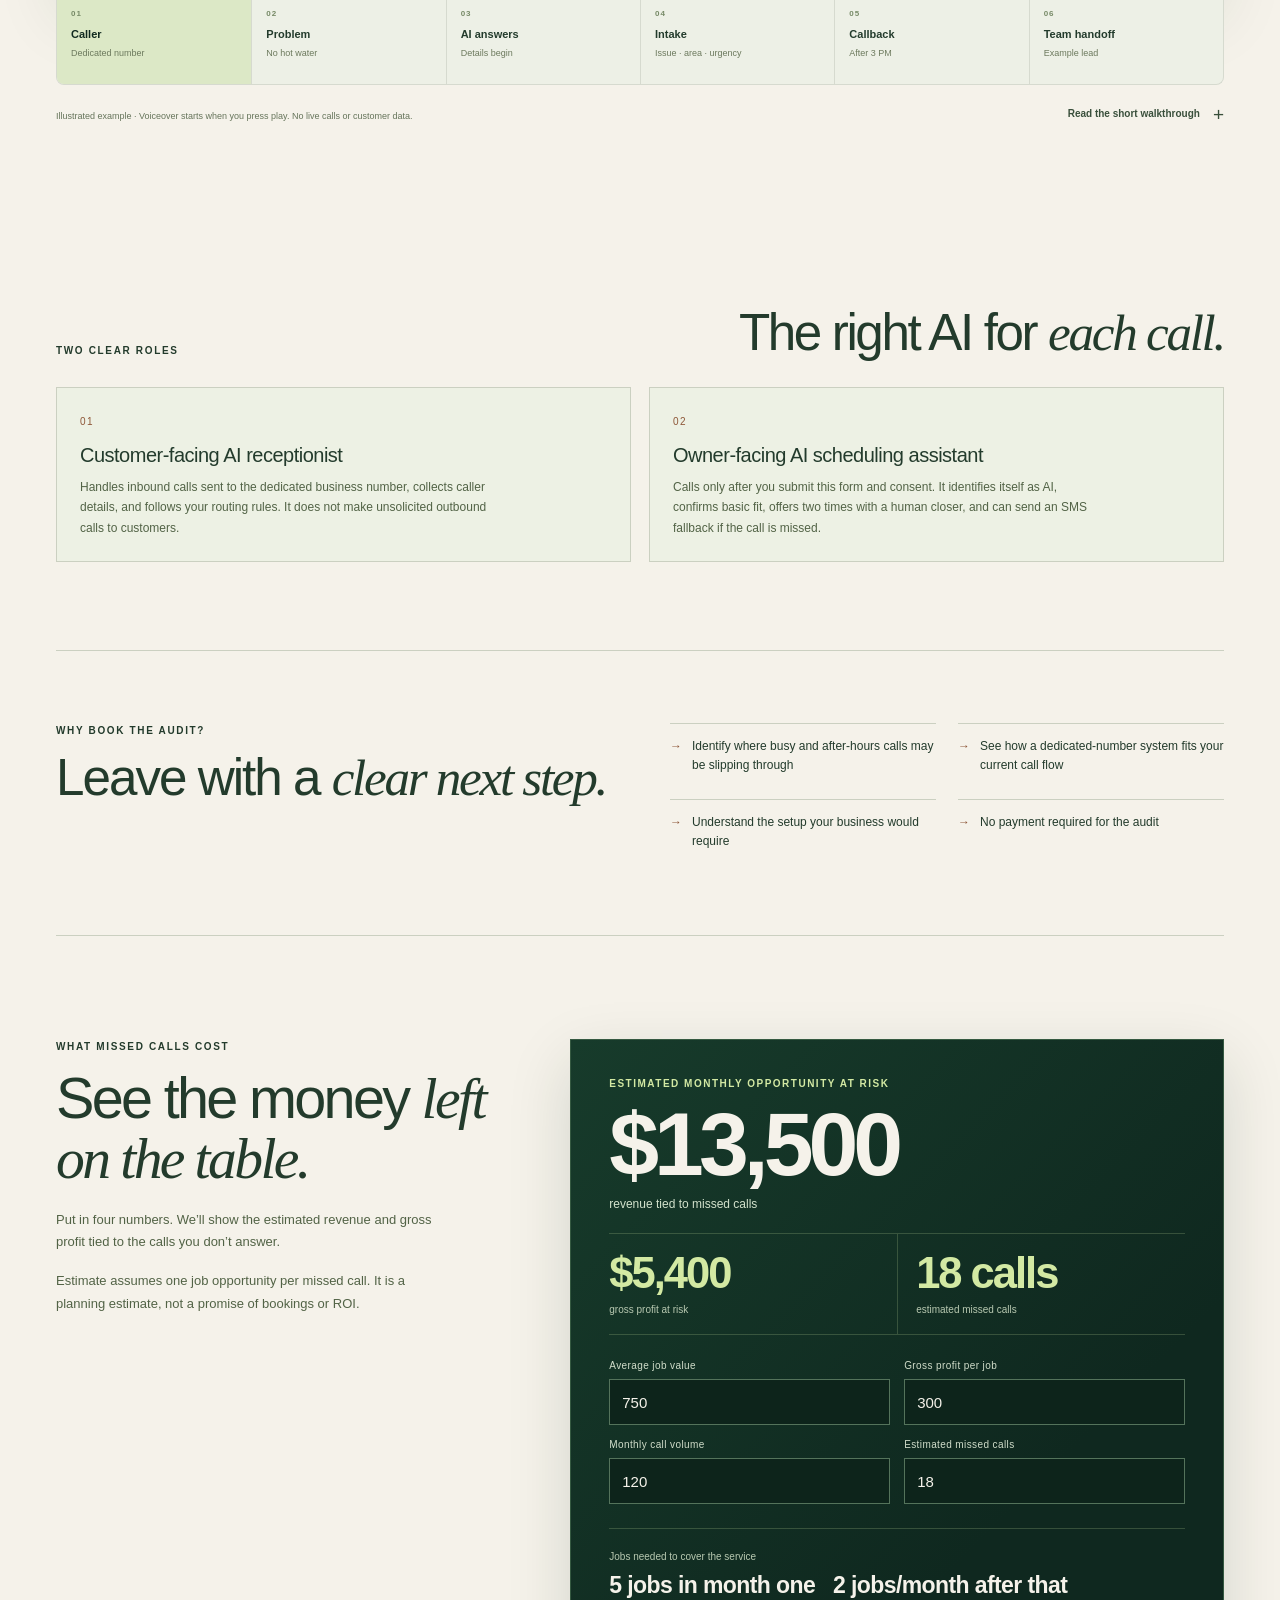
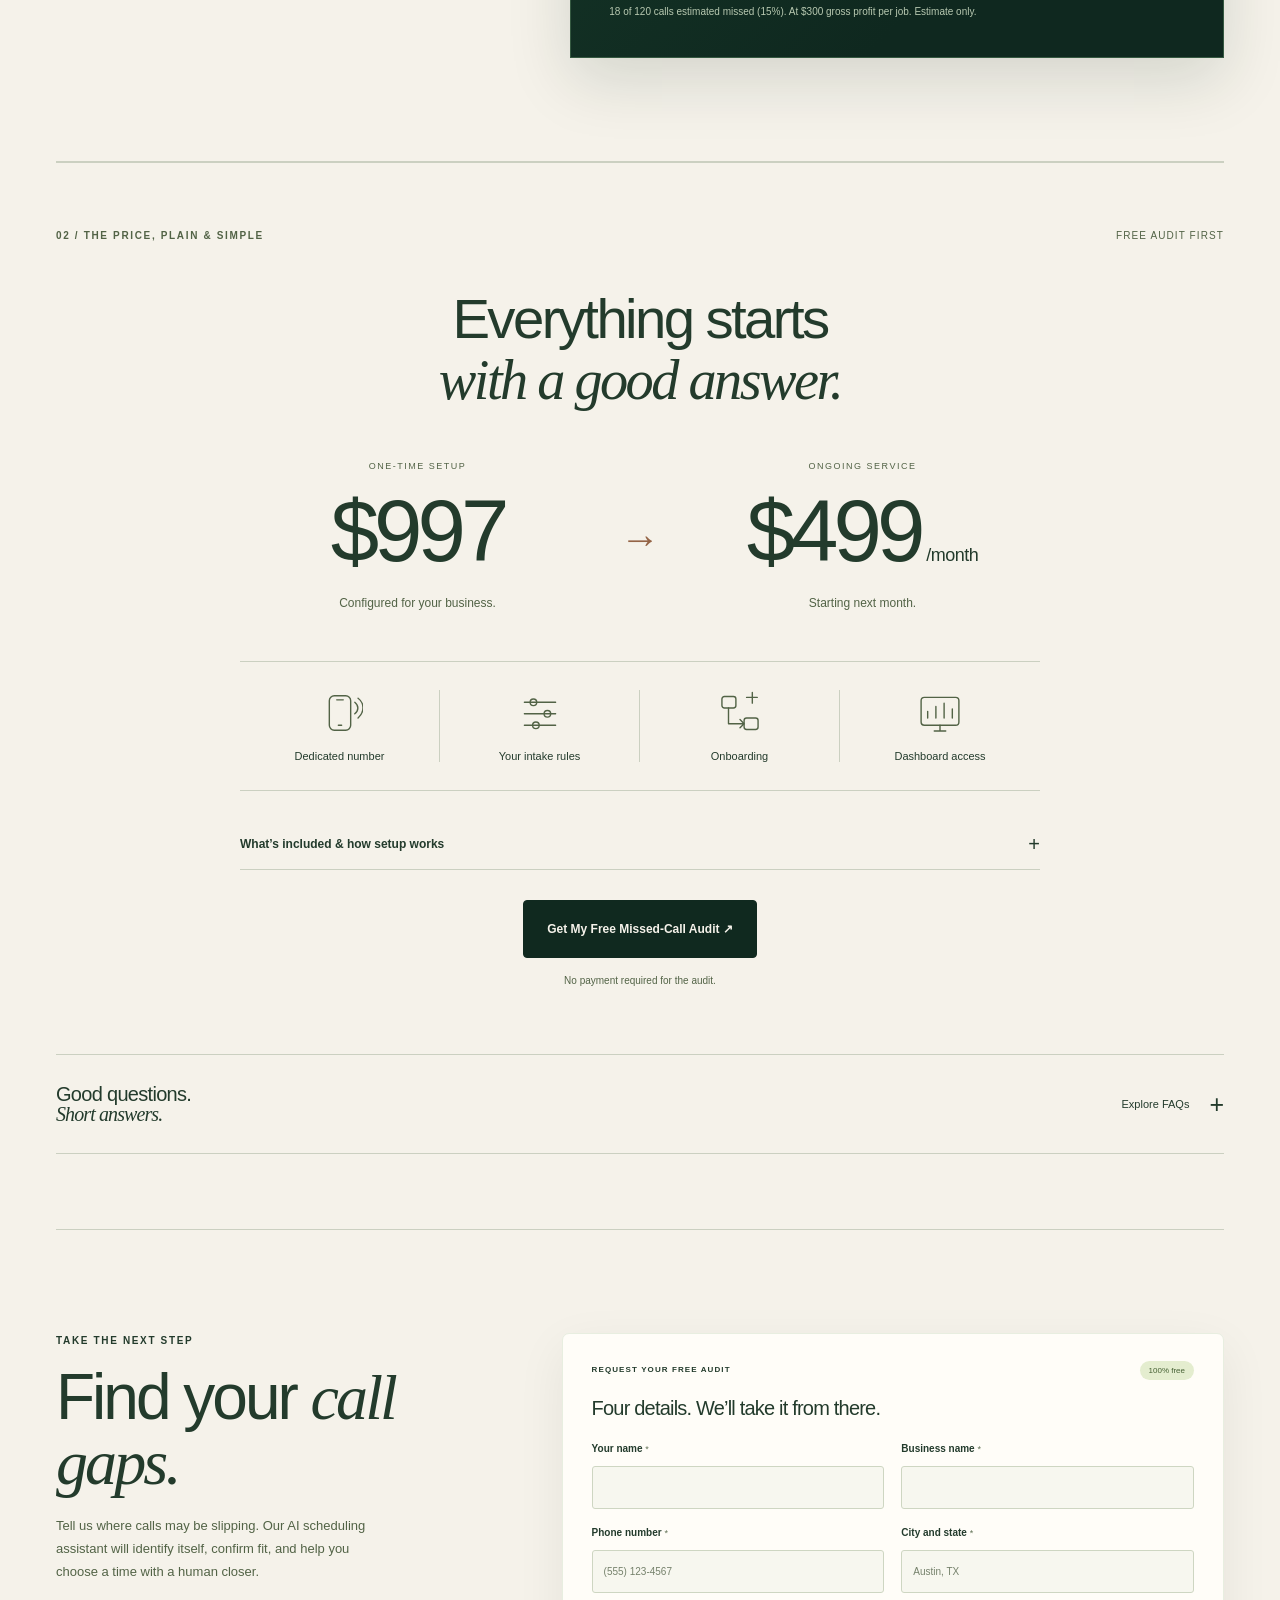
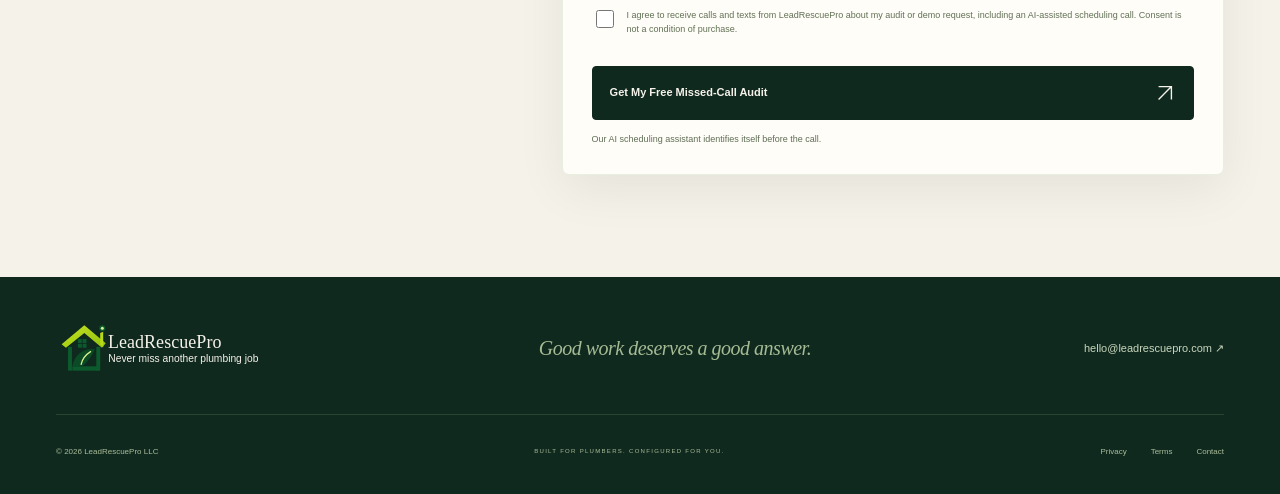
==== commit 88a600ec: "Keep preview qualification contract current" ====
--- a/index.html
+++ b/index.html
@@ -49,4 +49,4 @@
 <section class="v5-price-section wrap" id="pricing" aria-labelledby="v5-price-title"><div class="v5-section-label"><span class="eyebrow">02 / THE PRICE, PLAIN &amp; SIMPLE</span><span>FREE AUDIT FIRST</span></div><h2 id="v5-price-title">Everything starts<br><em>with a good answer.</em></h2><div class="v5-prices"><div><span>ONE-TIME SETUP</span><strong>$997</strong><p>Configured for your business.</p></div><span class="v5-price-arrow" aria-hidden="true">→</span><div><span>ONGOING SERVICE</span><strong>$499<small>/month</small></strong><p>Starting next month.</p></div></div><div class="v5-inclusions"><div><svg viewBox="0 0 56 56" fill="none" stroke="currentColor" stroke-width="1.7" stroke-linecap="round" stroke-linejoin="round" aria-hidden="true"><rect x="15" y="7" width="26" height="42" rx="6"/><path d="M24 12h8M26 43h4M46 15c5 4 5 10 0 14M50 10c8 6 8 17 0 24"/></svg><span>Dedicated number</span></div><div><svg viewBox="0 0 56 56" fill="none" stroke="currentColor" stroke-width="1.7" stroke-linecap="round" stroke-linejoin="round" aria-hidden="true"><path d="M9 15h38M9 29h38M9 43h38"/><circle cx="20" cy="15" r="4"/><circle cx="37" cy="29" r="4"/><circle cx="23" cy="43" r="4"/></svg><span>Your intake rules</span></div><div><svg viewBox="0 0 56 56" fill="none" stroke="currentColor" stroke-width="1.7" stroke-linecap="round" stroke-linejoin="round" aria-hidden="true"><rect x="6" y="8" width="17" height="14" rx="3"/><rect x="33" y="34" width="17" height="14" rx="3"/><path d="M14 22v19h19M28 36l5 5-5 5M36 9h13M43 3v13"/></svg><span>Onboarding</span></div><div><svg viewBox="0 0 56 56" fill="none" stroke="currentColor" stroke-width="1.7" stroke-linecap="round" stroke-linejoin="round" aria-hidden="true"><rect x="5" y="9" width="46" height="34" rx="4"/><path d="M21 50h14M28 43v7M13 34v-8M23 34V20M33 34V16M43 34V23"/></svg><span>Dashboard access</span></div></div><details class="v5-disclosure"><summary>What’s included &amp; how setup works <span aria-hidden="true">+</span></summary><p>$997 one-time setup, then $499/month starting next month. Includes dedicated-number configuration, plumbing intake, service-area and urgency rules, onboarding, and dashboard access. Selected overflow and after-hours forwarding is configured to suit your phone setup.</p><p>Your team handles callbacks, scheduling, dispatch, and service delivery. The AI does not guarantee booked jobs and is not an emergency dispatch replacement.</p></details><a class="button button-dark" aria-label="Get My Free Missed-Call Audit" href="free-missed-call-audit/" data-track-event="cta_click">Get My Free Missed-Call Audit ↗</a><p class="v5-price-note">No payment required for the audit.</p></section>
 <section class="v5-faq wrap" id="faq"><details class="v5-faq-outer"><summary><span>Good questions.<br><em>Short answers.</em></span><span class="v5-faq-open">Explore FAQs <b aria-hidden="true">+</b></span></summary><div class="faq-list"><details><summary>Is this a separate phone number?<span aria-hidden="true">+</span></summary><p>Yes. Your plumbing business receives a dedicated AI receptionist number. The AI answers calls sent to that number and gathers the details your team needs for follow-up.</p></details><details><summary>Can I keep my current business number?<span aria-hidden="true">+</span></summary><p>Yes. Keep your current number and choose whether to forward selected calls to the dedicated AI number. We review the forwarding options and configuration with you during setup.</p></details><details><summary>Does my office team still take calls?<span aria-hidden="true">+</span></summary><p>That is up to your routing setup. Your office can continue answering the current business line, with selected overflow or after-hours calls forwarded to the AI number. You can also use the dedicated number directly.</p></details><details><summary>How are urgent plumbing calls handled?<span aria-hidden="true">+</span></summary><p>The receptionist captures the issue, location, contact information, and urgency using your intake rules. Your team remains responsible for callbacks, dispatch, and the service response. It is not an emergency dispatch replacement.</p></details><details><summary>Can I choose the jobs and areas we cover?<span aria-hidden="true">+</span></summary><p>Yes. We configure your service areas, accepted plumbing jobs, intake questions, and handoff preferences. Callers are qualified against the rules you provide.</p></details><details><summary>What does the free audit include?<span aria-hidden="true">+</span></summary><p>We review how your business currently receives calls, where missed or after-hours calls may be slipping through, and where a dedicated AI receptionist number could fit. We explain setup if the service looks suitable.</p></details></div></details></section>
 
-<section class="audit-cta-section wrap" id="request-audit" aria-labelledby="request-audit-title"><div class="audit-cta-copy"><p class="eyebrow">TAKE THE NEXT STEP</p><h2 id="request-audit-title">Find your <em>call gaps.</em></h2><p>Tell us where calls may be slipping. Our AI scheduling assistant will identify itself, confirm fit, and help you choose a time with a human closer.</p></div><form id="audit-form" class="audit-form" action="/api/marketing/leads/intake" method="post" data-lead-form data-form-name="free_missed_call_audit" data-source="homepage_visual_v5" data-form-start-event="audit_form_start" data-status-id="form-status" data-next="free-missed-call-audit/thank-you/" novalidate><input type="hidden" name="form_name" value="free_missed_call_audit"><input type="hidden" name="source" value="homepage_visual_v5"><div class="honeypot" aria-hidden="true"><label for="_gotcha">Leave this blank</label><input name="_gotcha" id="_gotcha" tabindex="-1" autocomplete="off"></div><div class="form-heading"><span class="eyebrow">REQUEST YOUR FREE AUDIT</span><span class="free-tag">100% free</span></div><p class="form-intro">Four details. We’ll take it from there.</p><p class="preview-note" data-preview-note hidden></p><input type="hidden" name="missed_calls" value="not_sure"><input type="hidden" name="best_time" value="call_shortly"><input type="hidden" name="website_or_gbp" value=""><input type="hidden" name="email" value=""><div class="form-grid"><div class="field"><label for="home-name">Your name <span aria-hidden="true">*</span></label><input id="home-name" name="name" type="text" autocomplete="name" required aria-describedby="home-name-error"><span class="field-error" id="home-name-error"></span></div><div class="field"><label for="home-business_name">Business name <span aria-hidden="true">*</span></label><input id="home-business_name" name="business_name" type="text" autocomplete="organization" required aria-describedby="home-business_name-error"><span class="field-error" id="home-business_name-error"></span></div><div class="field"><label for="home-phone">Phone number <span aria-hidden="true">*</span></label><input id="home-phone" name="phone" type="tel" autocomplete="tel" required aria-describedby="home-phone-error" placeholder="(555) 123-4567"><span class="field-error" id="home-phone-error"></span></div><div class="field"><label for="home-city_state">City and state <span aria-hidden="true">*</span></label><input id="home-city_state" name="city_state" type="text" autocomplete="address-level2" required aria-describedby="home-city_state-error" placeholder="Austin, TX"><span class="field-error" id="home-city_state-error"></span></div><div class="field span-two consent-field"><label class="consent-check" for="home-contact_consent"><input id="home-contact_consent" name="contact_consent" type="checkbox" value="yes" required aria-describedby="home-contact_consent-error"><span>I agree to receive calls and texts from LeadRescuePro about my audit or demo request, including an AI-assisted scheduling call. Consent is not a condition of purchase.</span></label><span class="field-error" id="home-contact_consent-error"></span></div></div><button class="button button-dark full" type="submit">Get My Free Missed-Call Audit <svg viewBox="0 0 24 24" fill="none" aria-hidden="true"><path d="M5 19 19 5M5 5h14v14" stroke="currentColor" stroke-width="1.5"/></svg></button><p class="consent">Our AI scheduling assistant identifies itself before the call.</p><p id="form-status" class="form-status" role="status" aria-live="polite"></p><noscript><p class="form-status">Please enable JavaScript to submit this form, or call (307) 400-7443.</p></noscript></form></section></div></main><footer class="site-footer wrap"><div class="footer-main"><a class="brand" href="./" aria-label="LeadRescuePro home"><img class="brand-logo" src="assets/logo-dark.svg" alt="LeadRescuePro" width="210" height="58"></a><p>Good work deserves a good answer.</p><a href="mailto:hello@leadrescuepro.com">hello@leadrescuepro.com ↗</a></div><div class="footer-base"><span>© <span data-year>2026</span> LeadRescuePro LLC</span><span>BUILT FOR PLUMBERS. CONFIGURED FOR YOU.</span><nav aria-label="Legal"><a href="https://www.leadrescuepro.com/privacy/">Privacy</a><a href="https://www.leadrescuepro.com/terms/">Terms</a><a href="https://www.leadrescuepro.com/contact/">Contact</a></nav></div></footer></body></html>
+<section class="audit-cta-section wrap" id="request-audit" aria-labelledby="request-audit-title"><div class="audit-cta-copy"><p class="eyebrow">TAKE THE NEXT STEP</p><h2 id="request-audit-title">Find your <em>call gaps.</em></h2><p>Tell us where calls may be slipping. Our AI scheduling assistant will identify itself, confirm fit, and help you choose a time with a human closer.</p></div><form id="audit-form" class="audit-form" action="/api/marketing/leads/intake" method="post" data-lead-form data-form-name="free_missed_call_audit" data-source="homepage_visual_v5" data-form-start-event="audit_form_start" data-status-id="form-status" data-next="free-missed-call-audit/thank-you/" novalidate><input type="hidden" name="form_name" value="free_missed_call_audit"><input type="hidden" name="source" value="homepage_visual_v5"><div class="honeypot" aria-hidden="true"><label for="_gotcha">Leave this blank</label><input name="_gotcha" id="_gotcha" tabindex="-1" autocomplete="off"></div><div class="form-heading"><span class="eyebrow">REQUEST YOUR FREE AUDIT</span><span class="free-tag">100% free</span></div><p class="form-intro">Four details. We’ll take it from there.</p><p class="preview-note" data-preview-note hidden></p><input type="hidden" name="monthly_call_volume_estimate" value="not_sure"><input type="hidden" name="missed_calls" value="not_sure"><input type="hidden" name="best_time" value="call_shortly"><input type="hidden" name="website_or_gbp" value=""><input type="hidden" name="email" value=""><div class="form-grid"><div class="field"><label for="home-name">Your name <span aria-hidden="true">*</span></label><input id="home-name" name="name" type="text" autocomplete="name" required aria-describedby="home-name-error"><span class="field-error" id="home-name-error"></span></div><div class="field"><label for="home-business_name">Business name <span aria-hidden="true">*</span></label><input id="home-business_name" name="business_name" type="text" autocomplete="organization" required aria-describedby="home-business_name-error"><span class="field-error" id="home-business_name-error"></span></div><div class="field"><label for="home-phone">Phone number <span aria-hidden="true">*</span></label><input id="home-phone" name="phone" type="tel" autocomplete="tel" required aria-describedby="home-phone-error" placeholder="(555) 123-4567"><span class="field-error" id="home-phone-error"></span></div><div class="field"><label for="home-city_state">City and state <span aria-hidden="true">*</span></label><input id="home-city_state" name="city_state" type="text" autocomplete="address-level2" required aria-describedby="home-city_state-error" placeholder="Austin, TX"><span class="field-error" id="home-city_state-error"></span></div><div class="field span-two consent-field"><label class="consent-check" for="home-contact_consent"><input id="home-contact_consent" name="contact_consent" type="checkbox" value="yes" required aria-describedby="home-contact_consent-error"><span>I agree to receive calls and texts from LeadRescuePro about my audit or demo request, including an AI-assisted scheduling call. Consent is not a condition of purchase.</span></label><span class="field-error" id="home-contact_consent-error"></span></div></div><button class="button button-dark full" type="submit">Get My Free Missed-Call Audit <svg viewBox="0 0 24 24" fill="none" aria-hidden="true"><path d="M5 19 19 5M5 5h14v14" stroke="currentColor" stroke-width="1.5"/></svg></button><p class="consent">Our AI scheduling assistant identifies itself before the call.</p><p id="form-status" class="form-status" role="status" aria-live="polite"></p><noscript><p class="form-status">Please enable JavaScript to submit this form, or call (307) 400-7443.</p></noscript></form></section></div></main><footer class="site-footer wrap"><div class="footer-main"><a class="brand" href="./" aria-label="LeadRescuePro home"><img class="brand-logo" src="assets/logo-dark.svg" alt="LeadRescuePro" width="210" height="58"></a><p>Good work deserves a good answer.</p><a href="mailto:hello@leadrescuepro.com">hello@leadrescuepro.com ↗</a></div><div class="footer-base"><span>© <span data-year>2026</span> LeadRescuePro LLC</span><span>BUILT FOR PLUMBERS. CONFIGURED FOR YOU.</span><nav aria-label="Legal"><a href="https://www.leadrescuepro.com/privacy/">Privacy</a><a href="https://www.leadrescuepro.com/terms/">Terms</a><a href="https://www.leadrescuepro.com/contact/">Contact</a></nav></div></footer></body></html>
